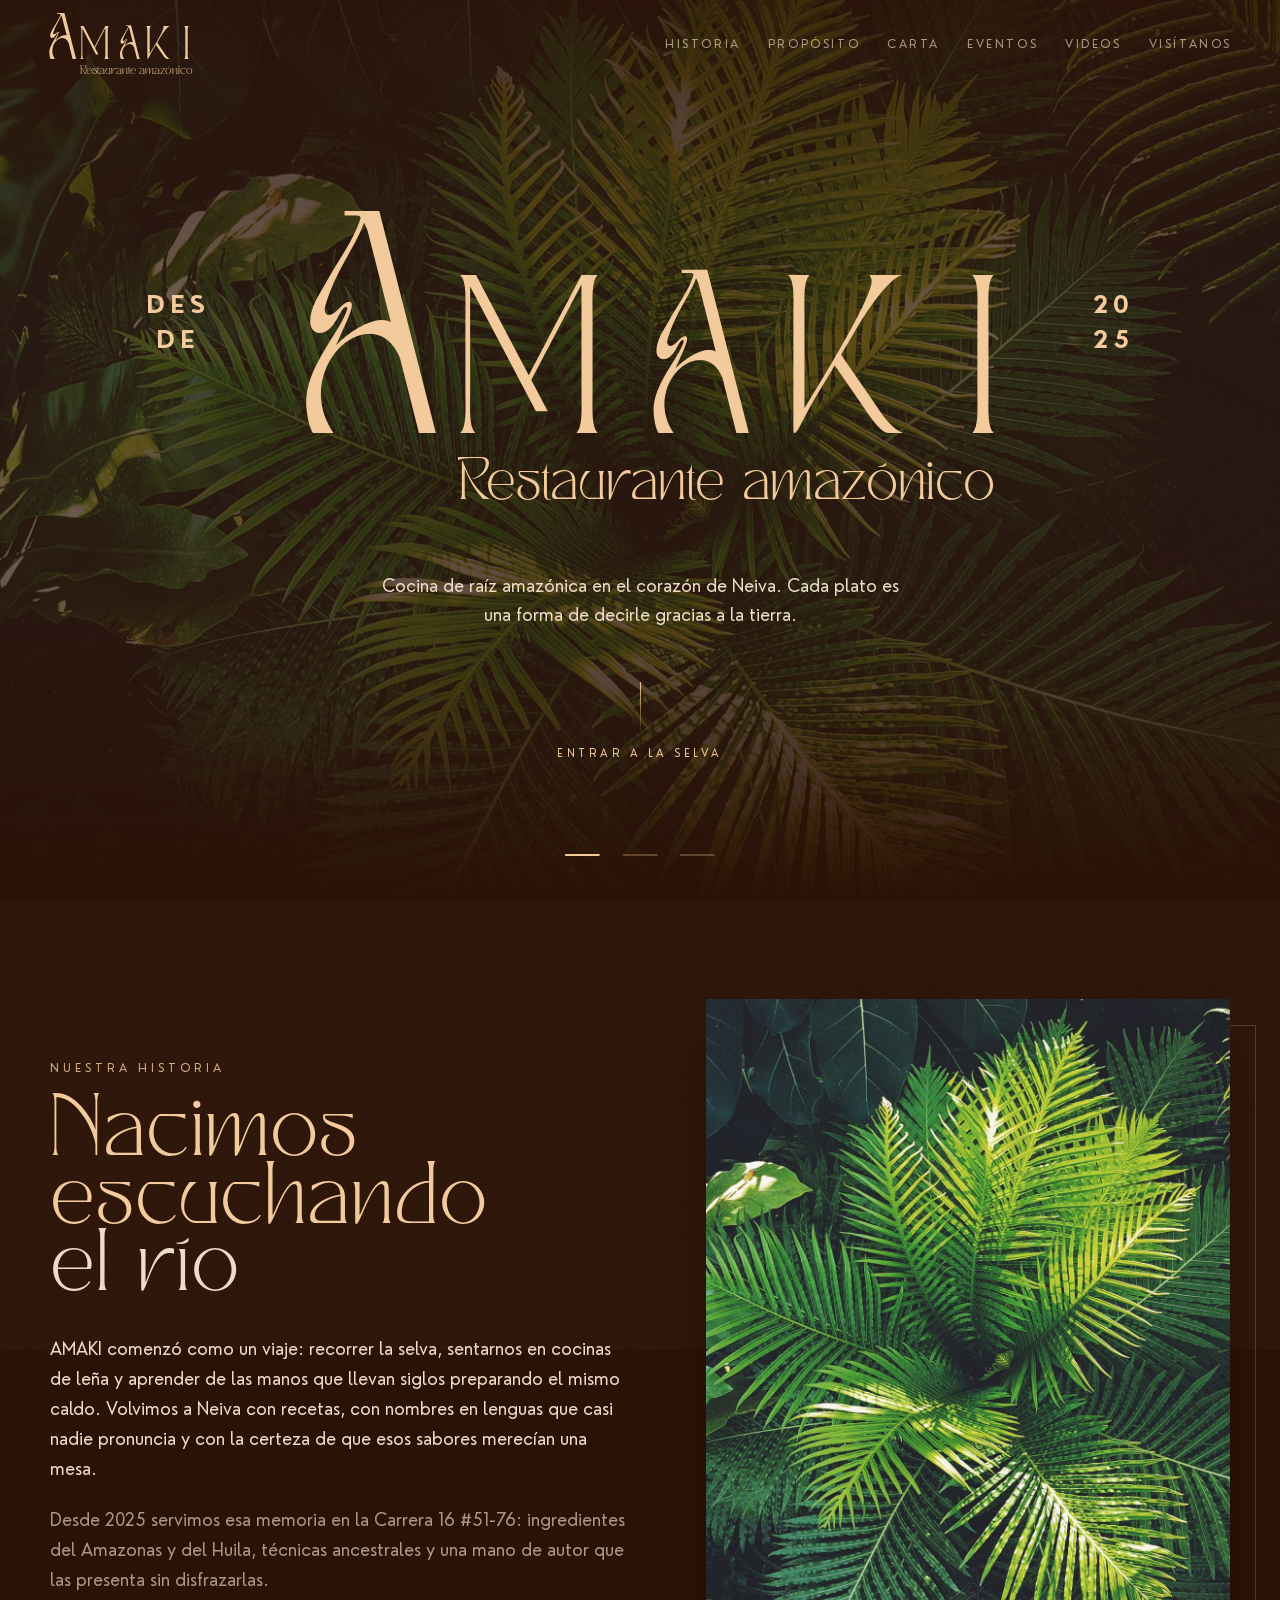
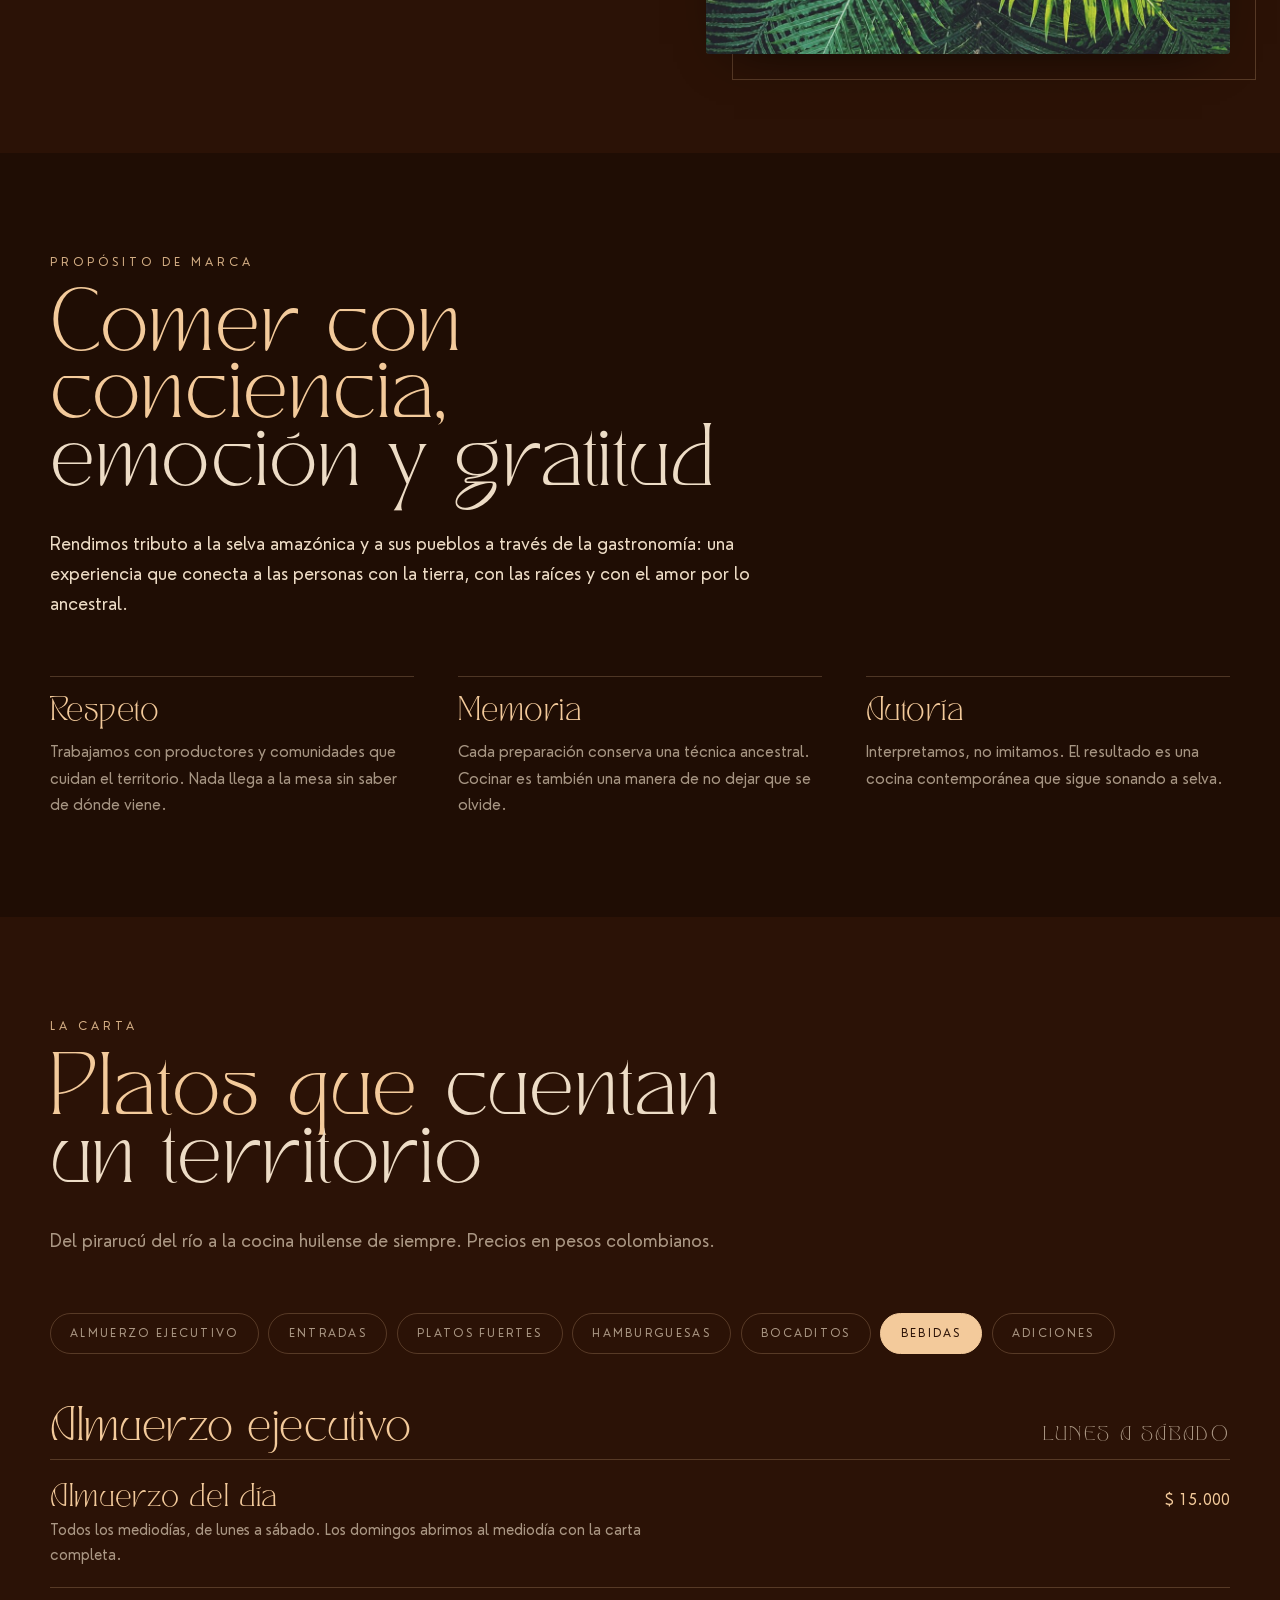
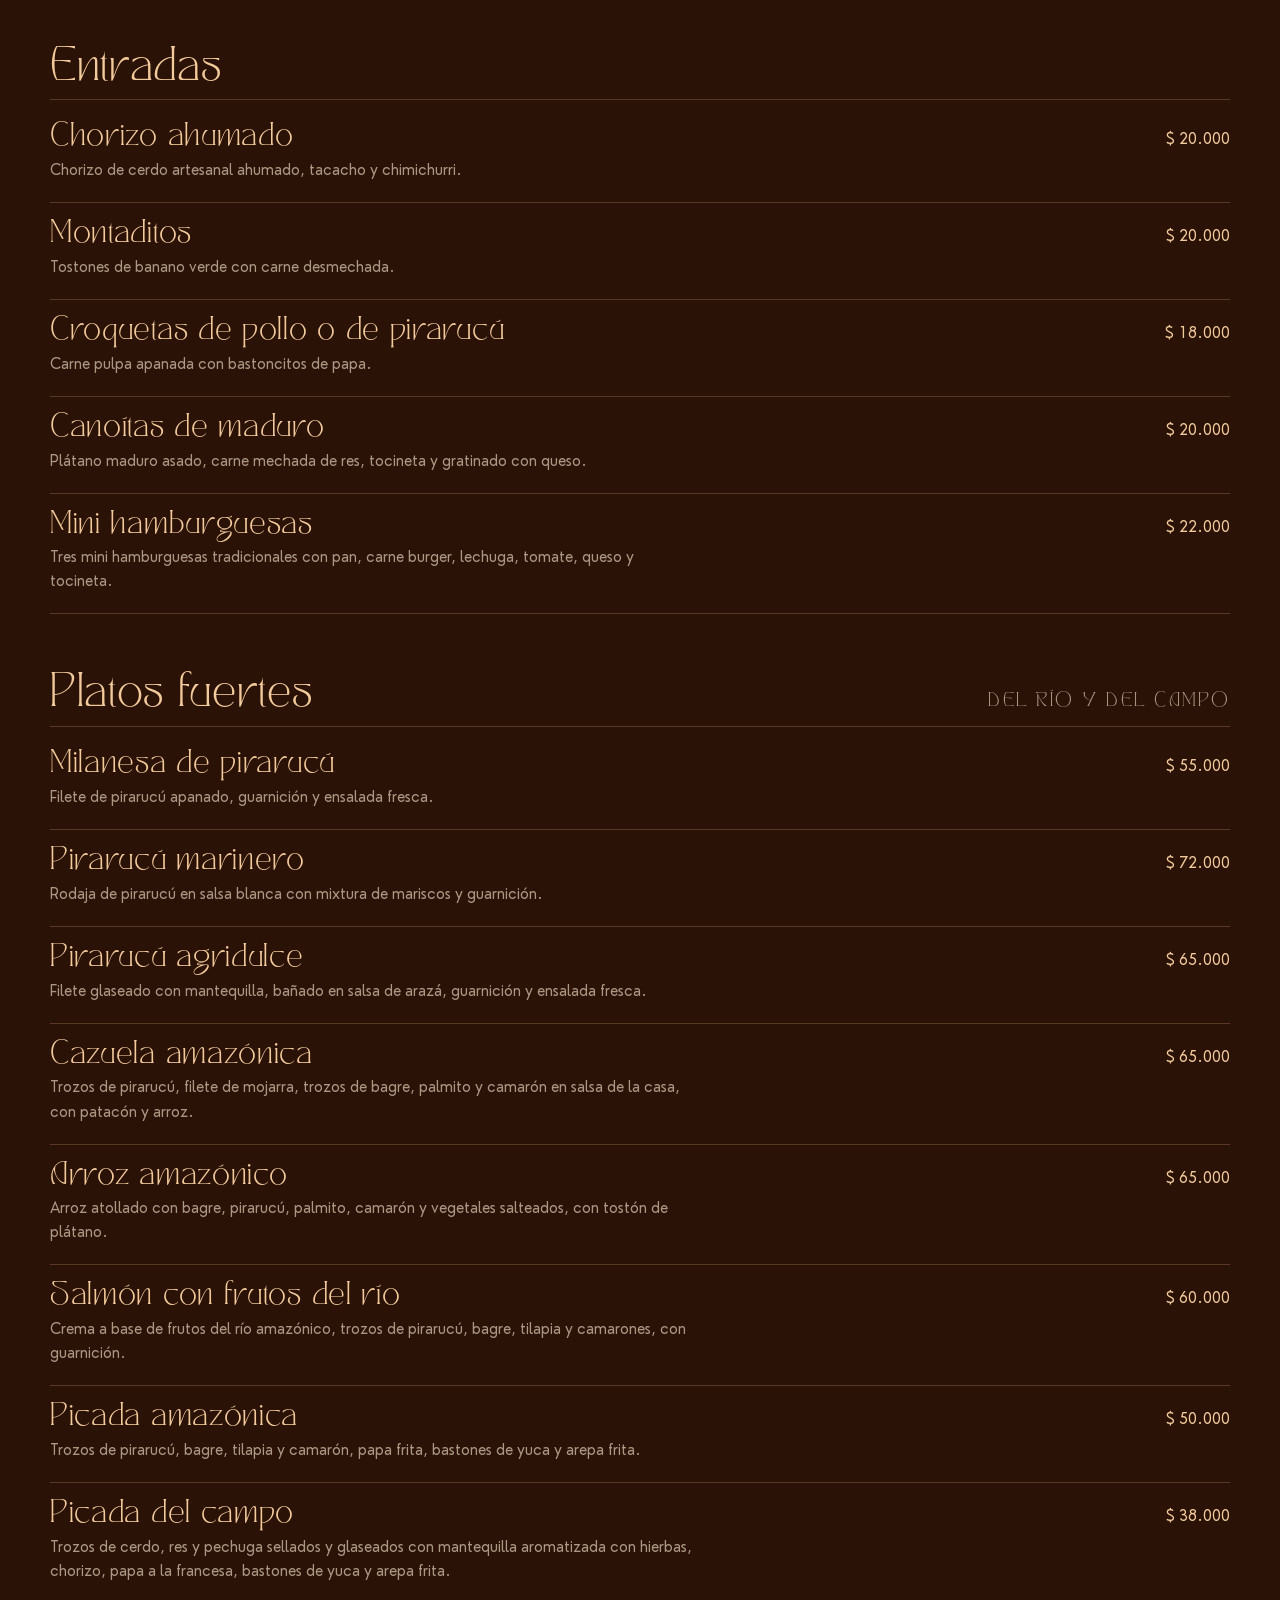
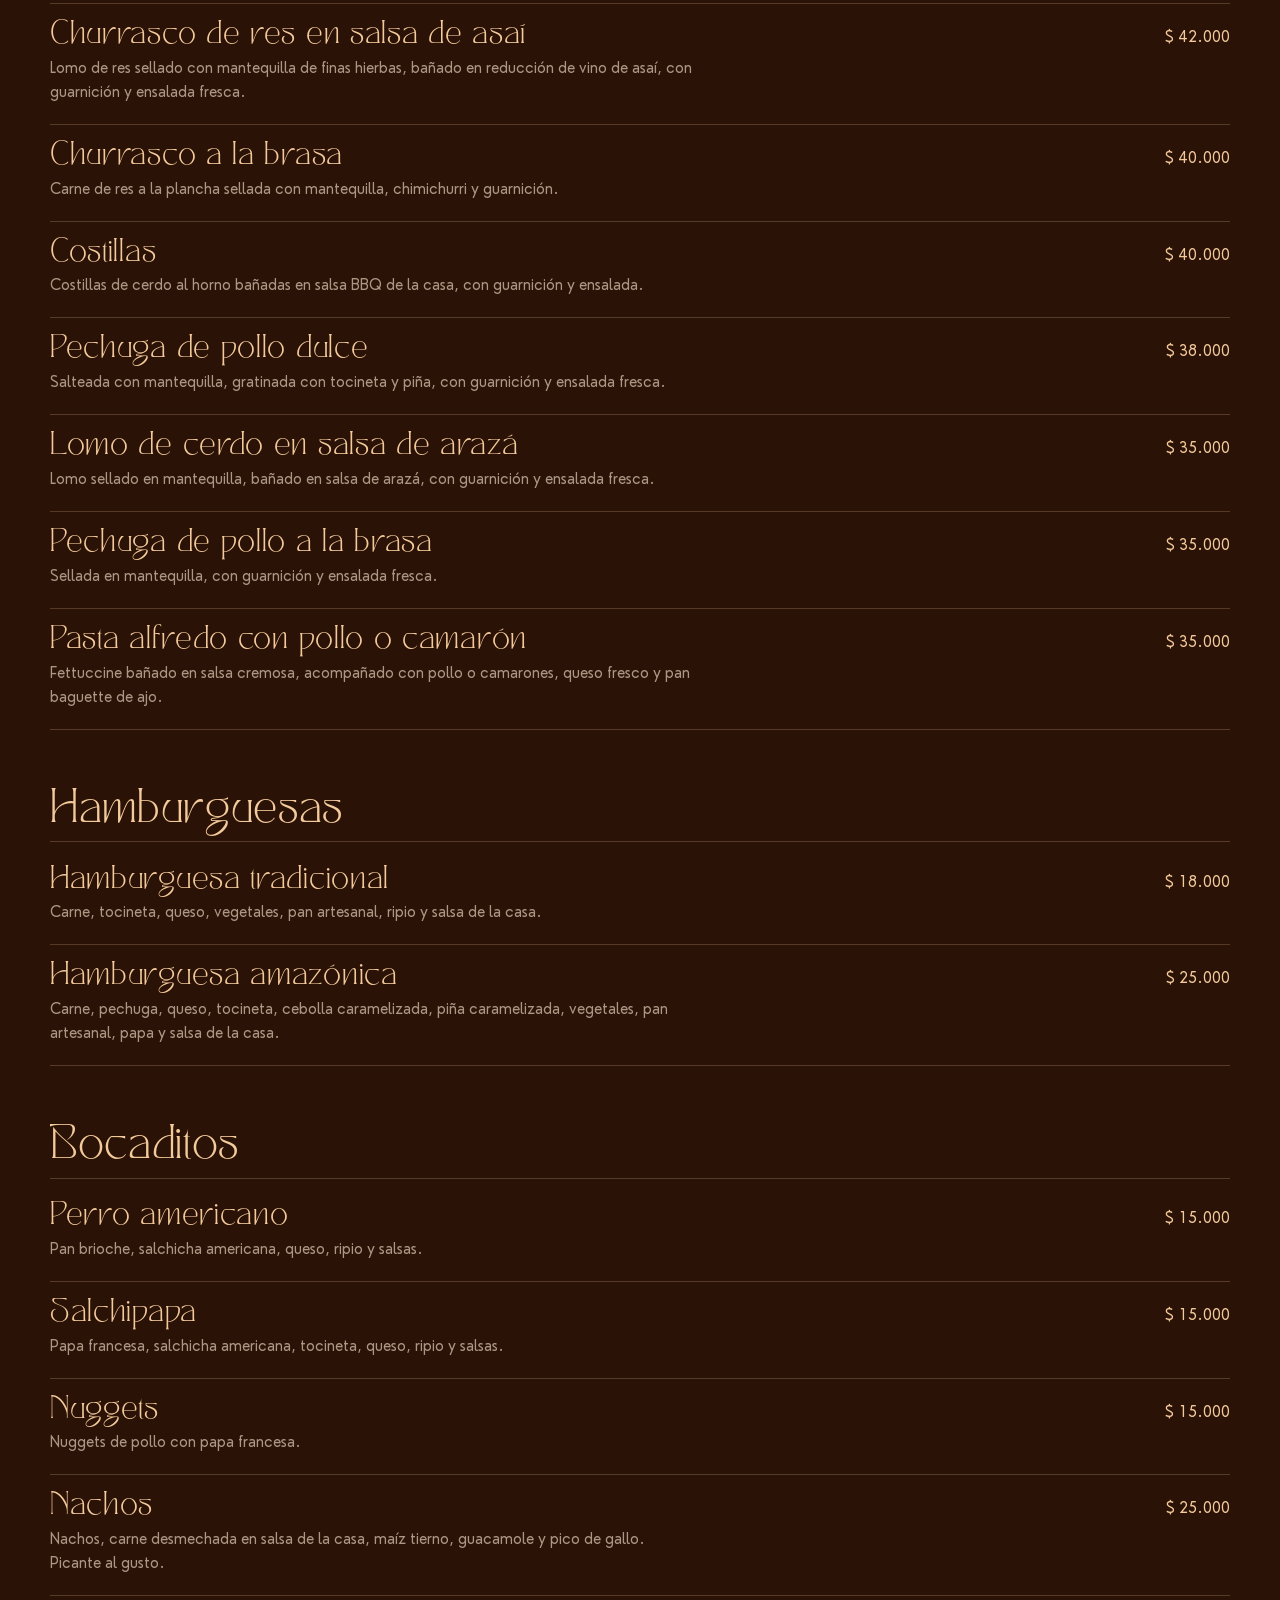
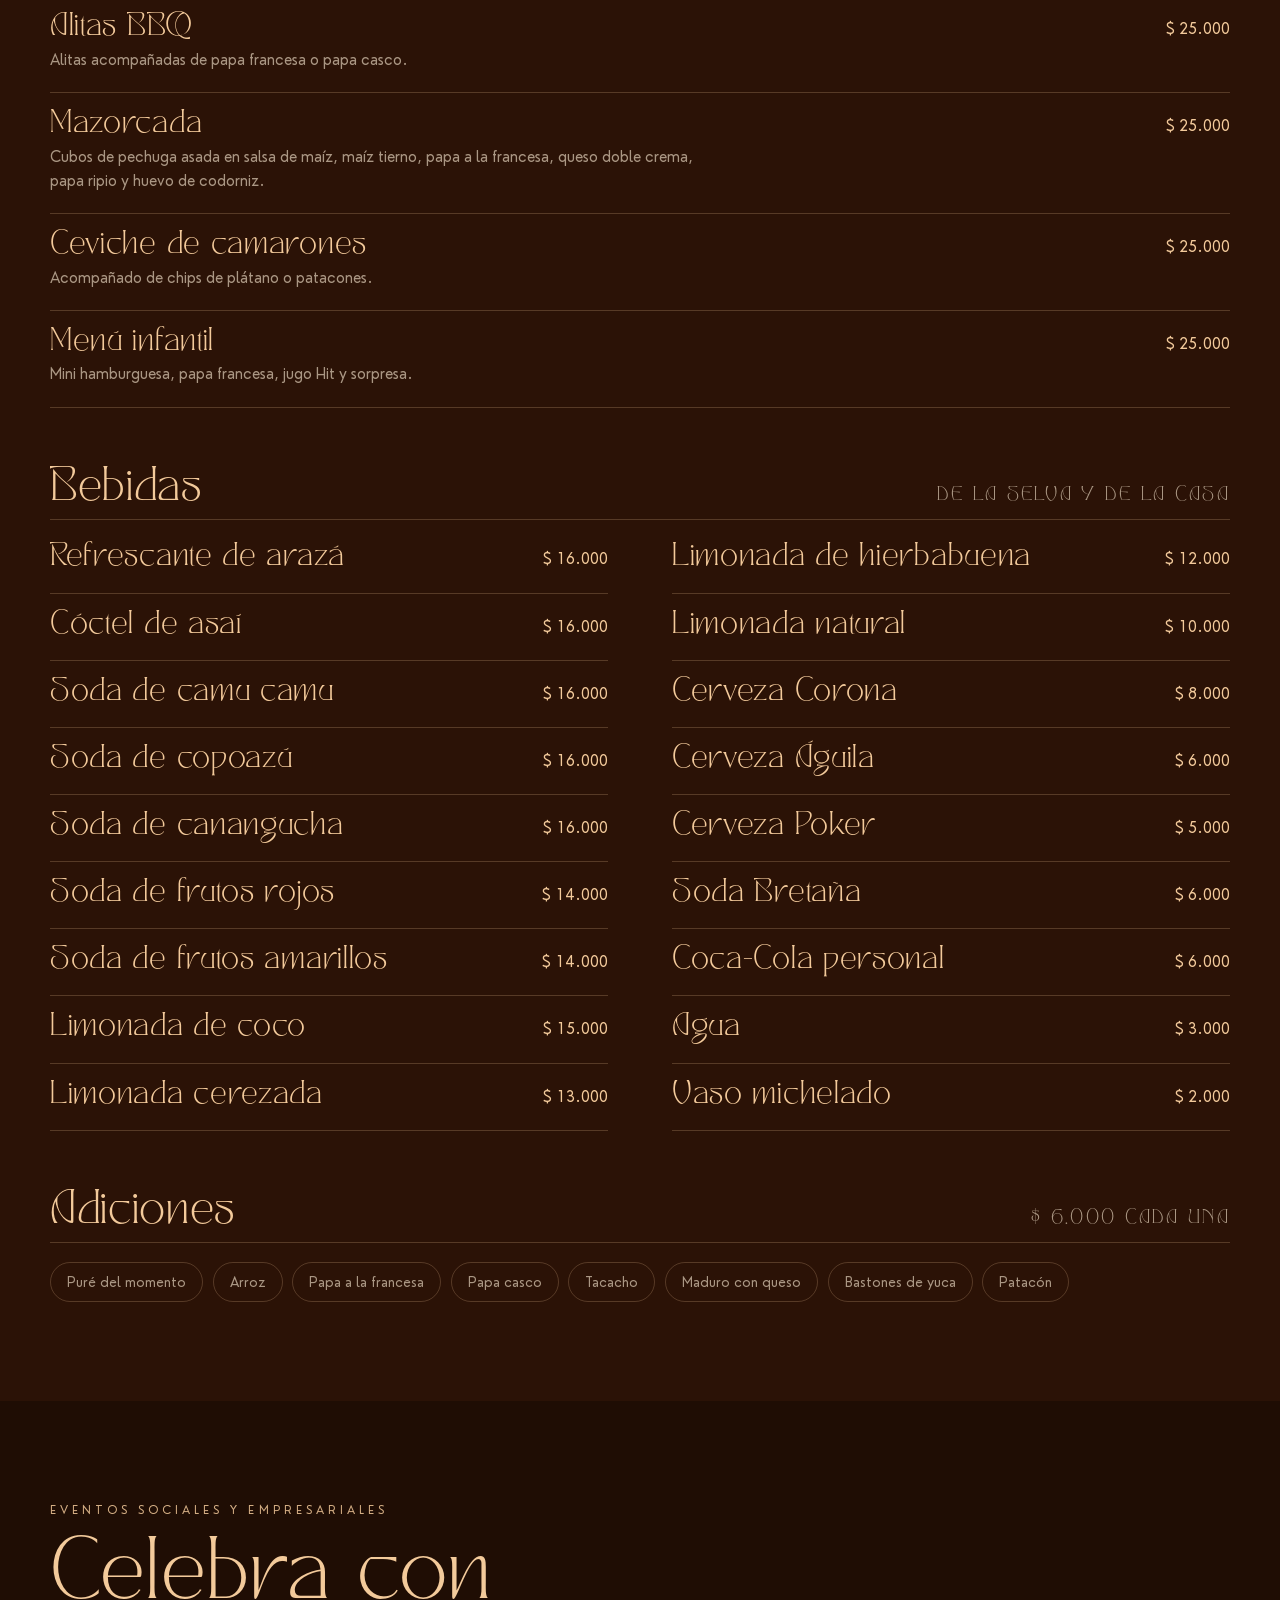
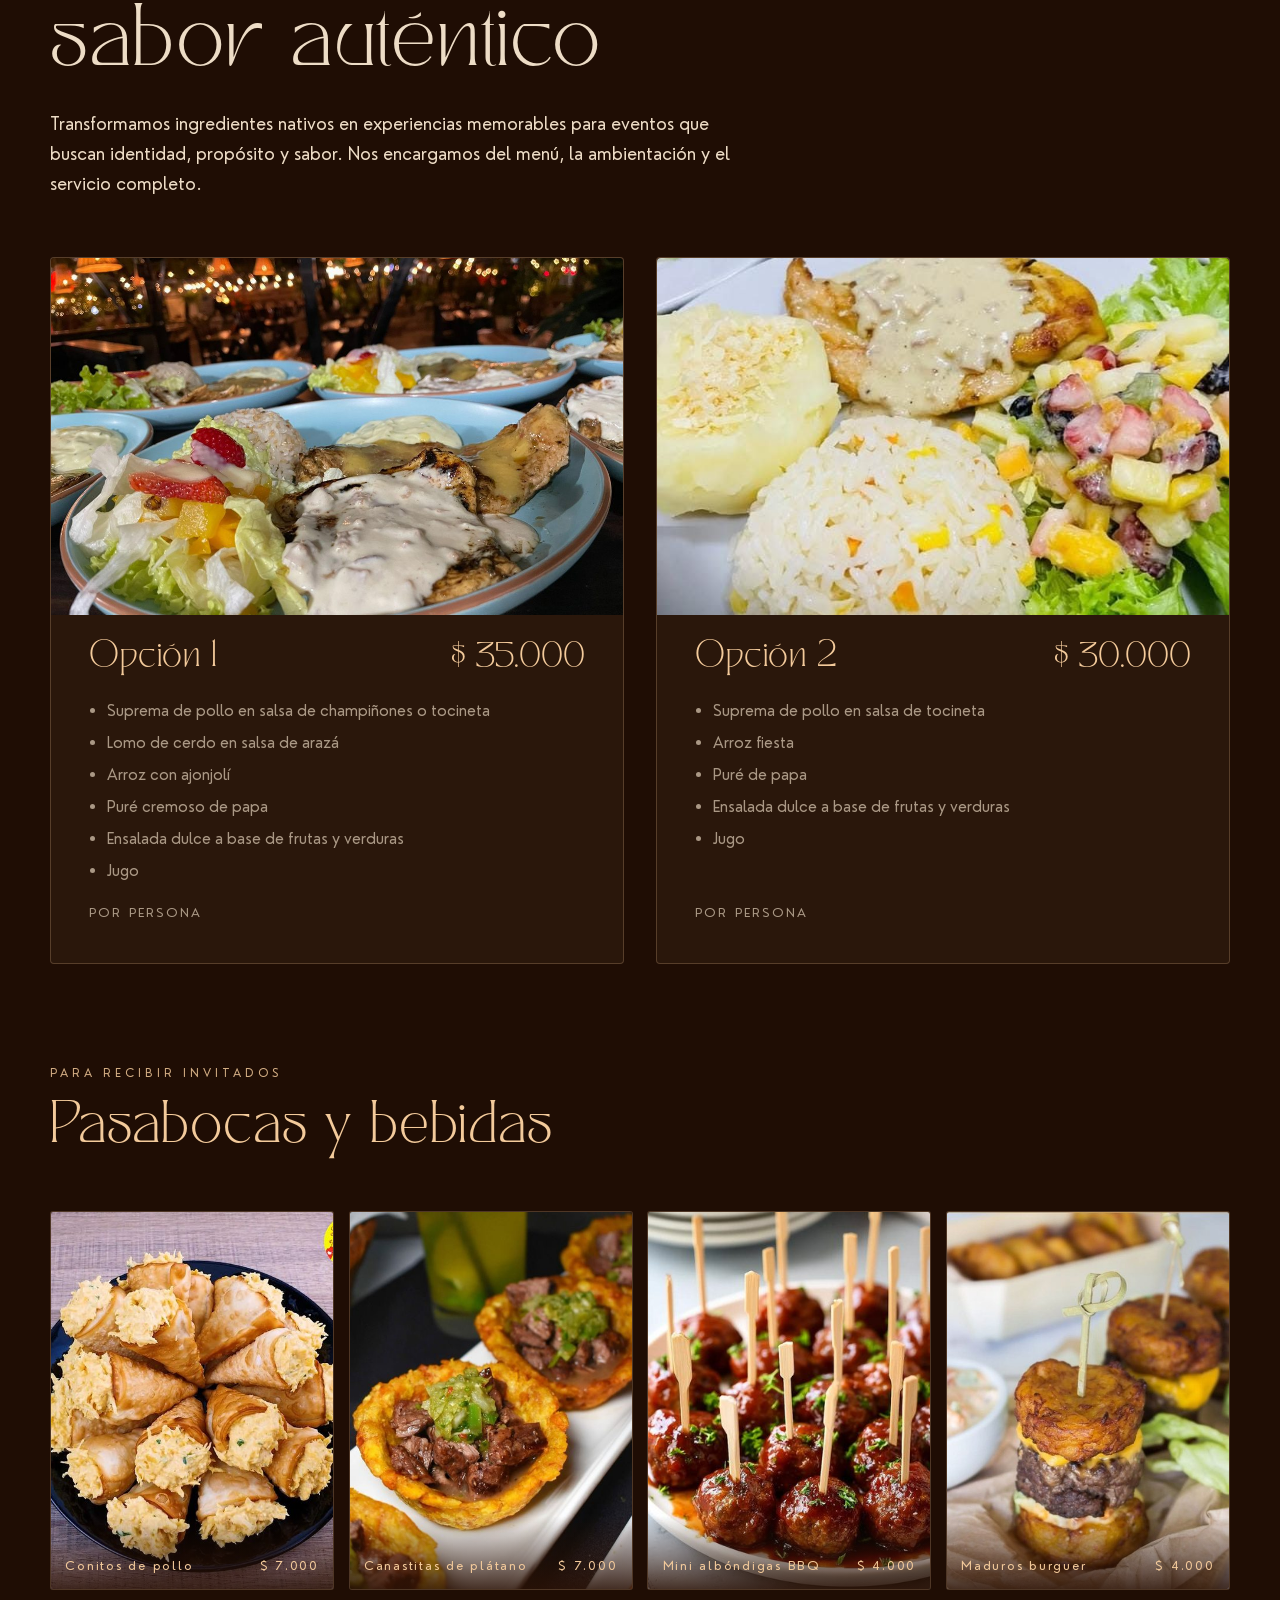
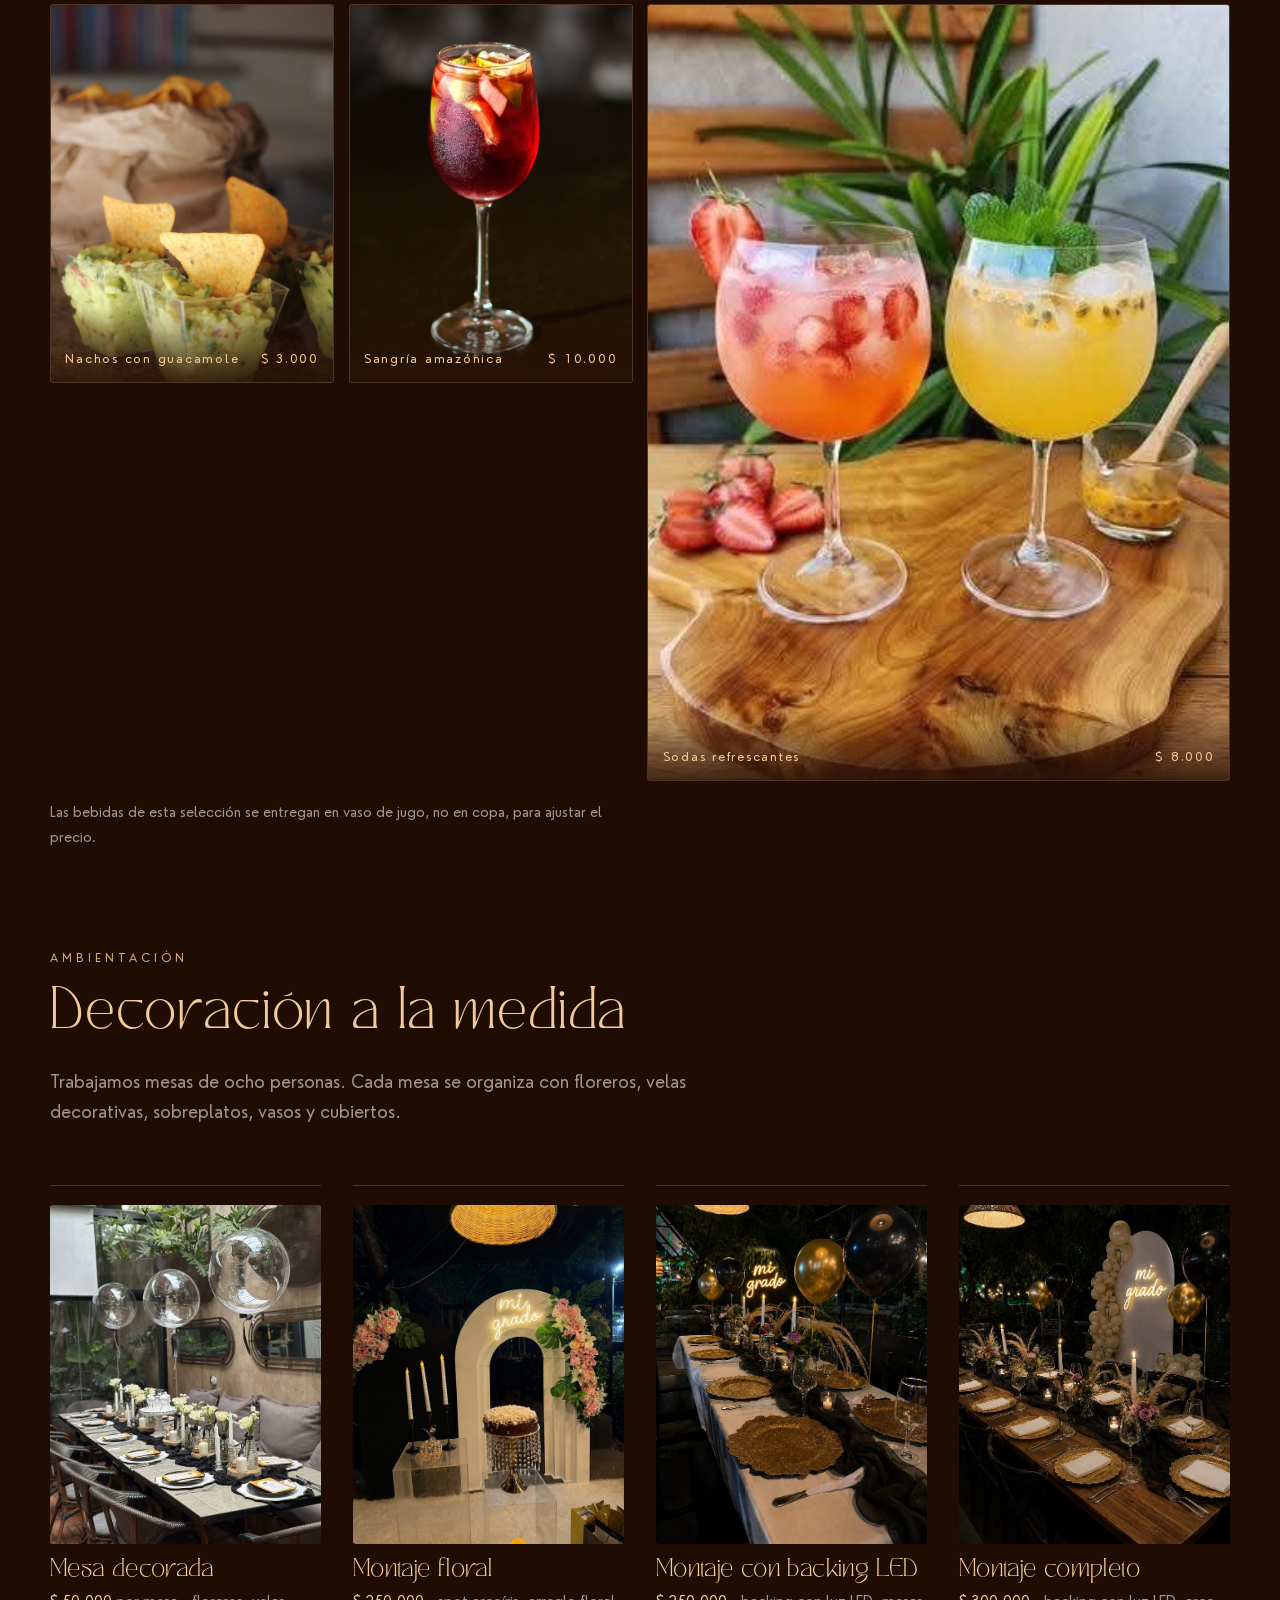
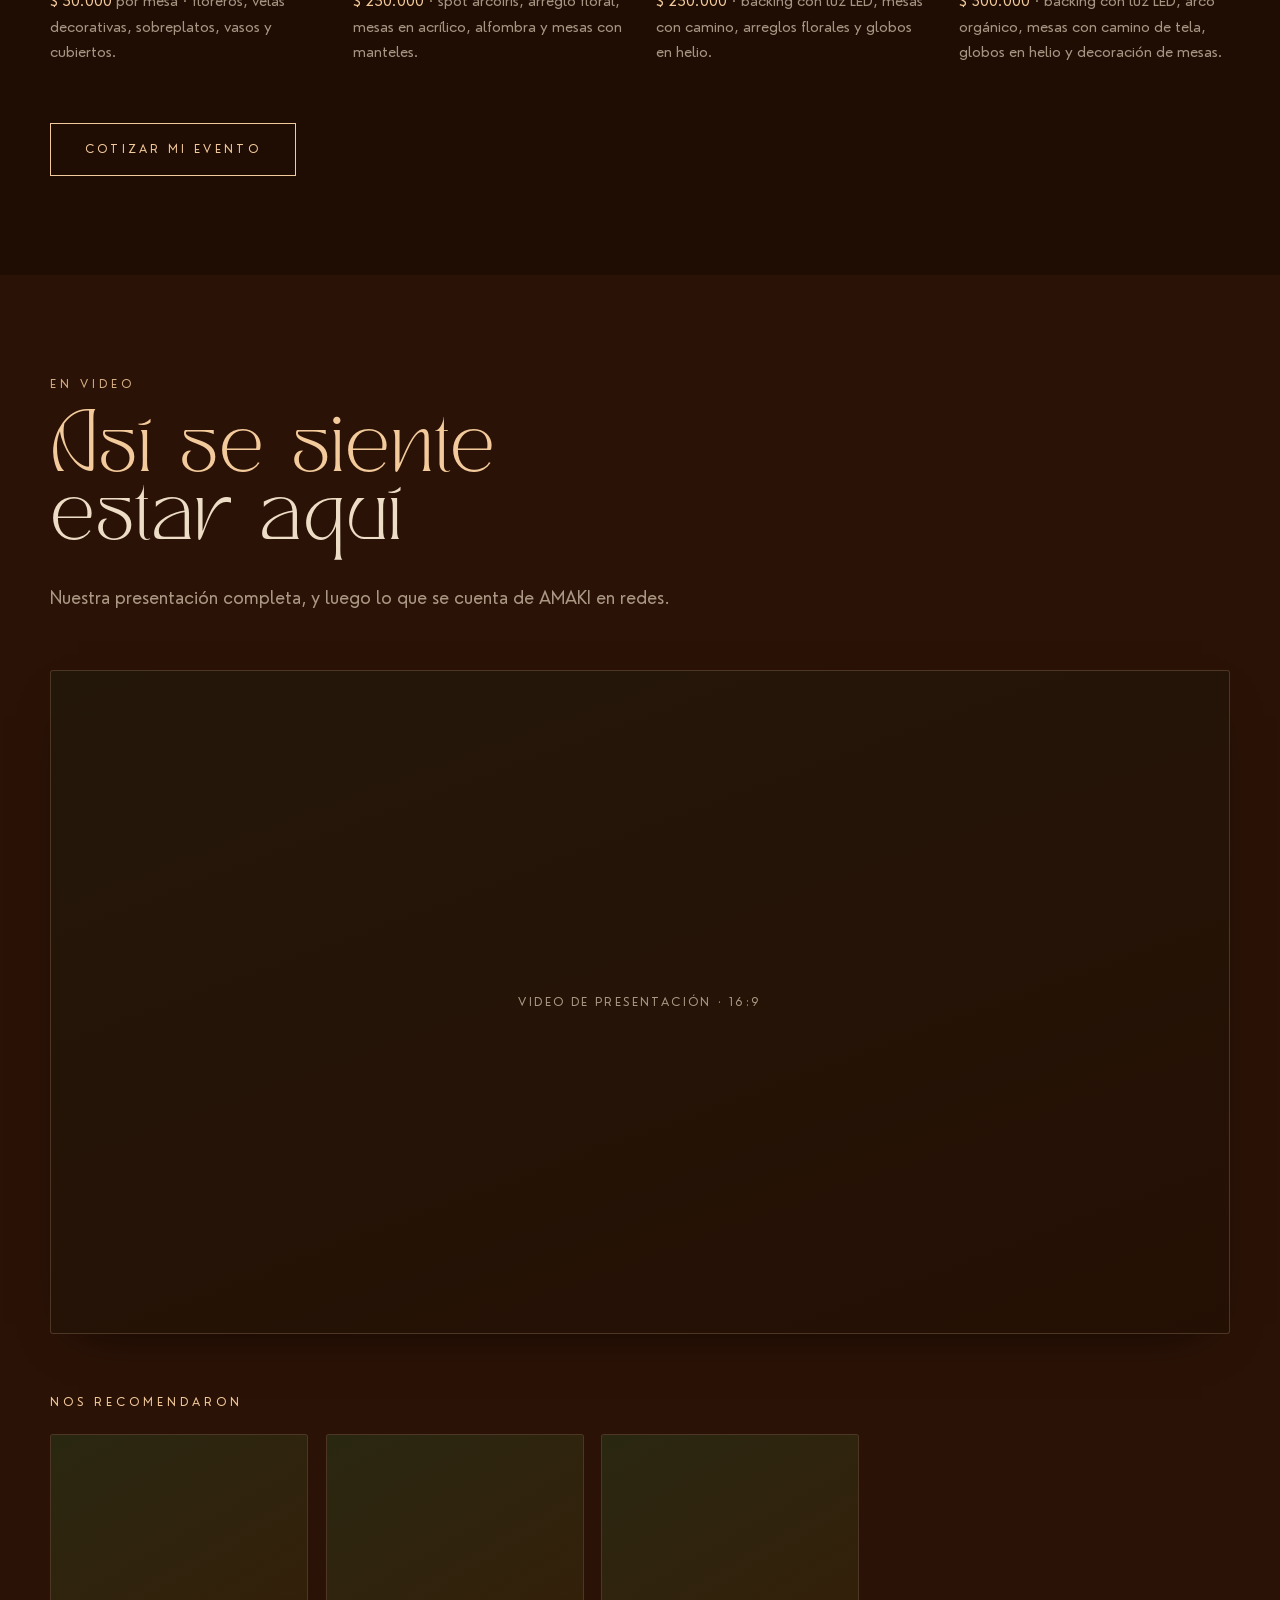
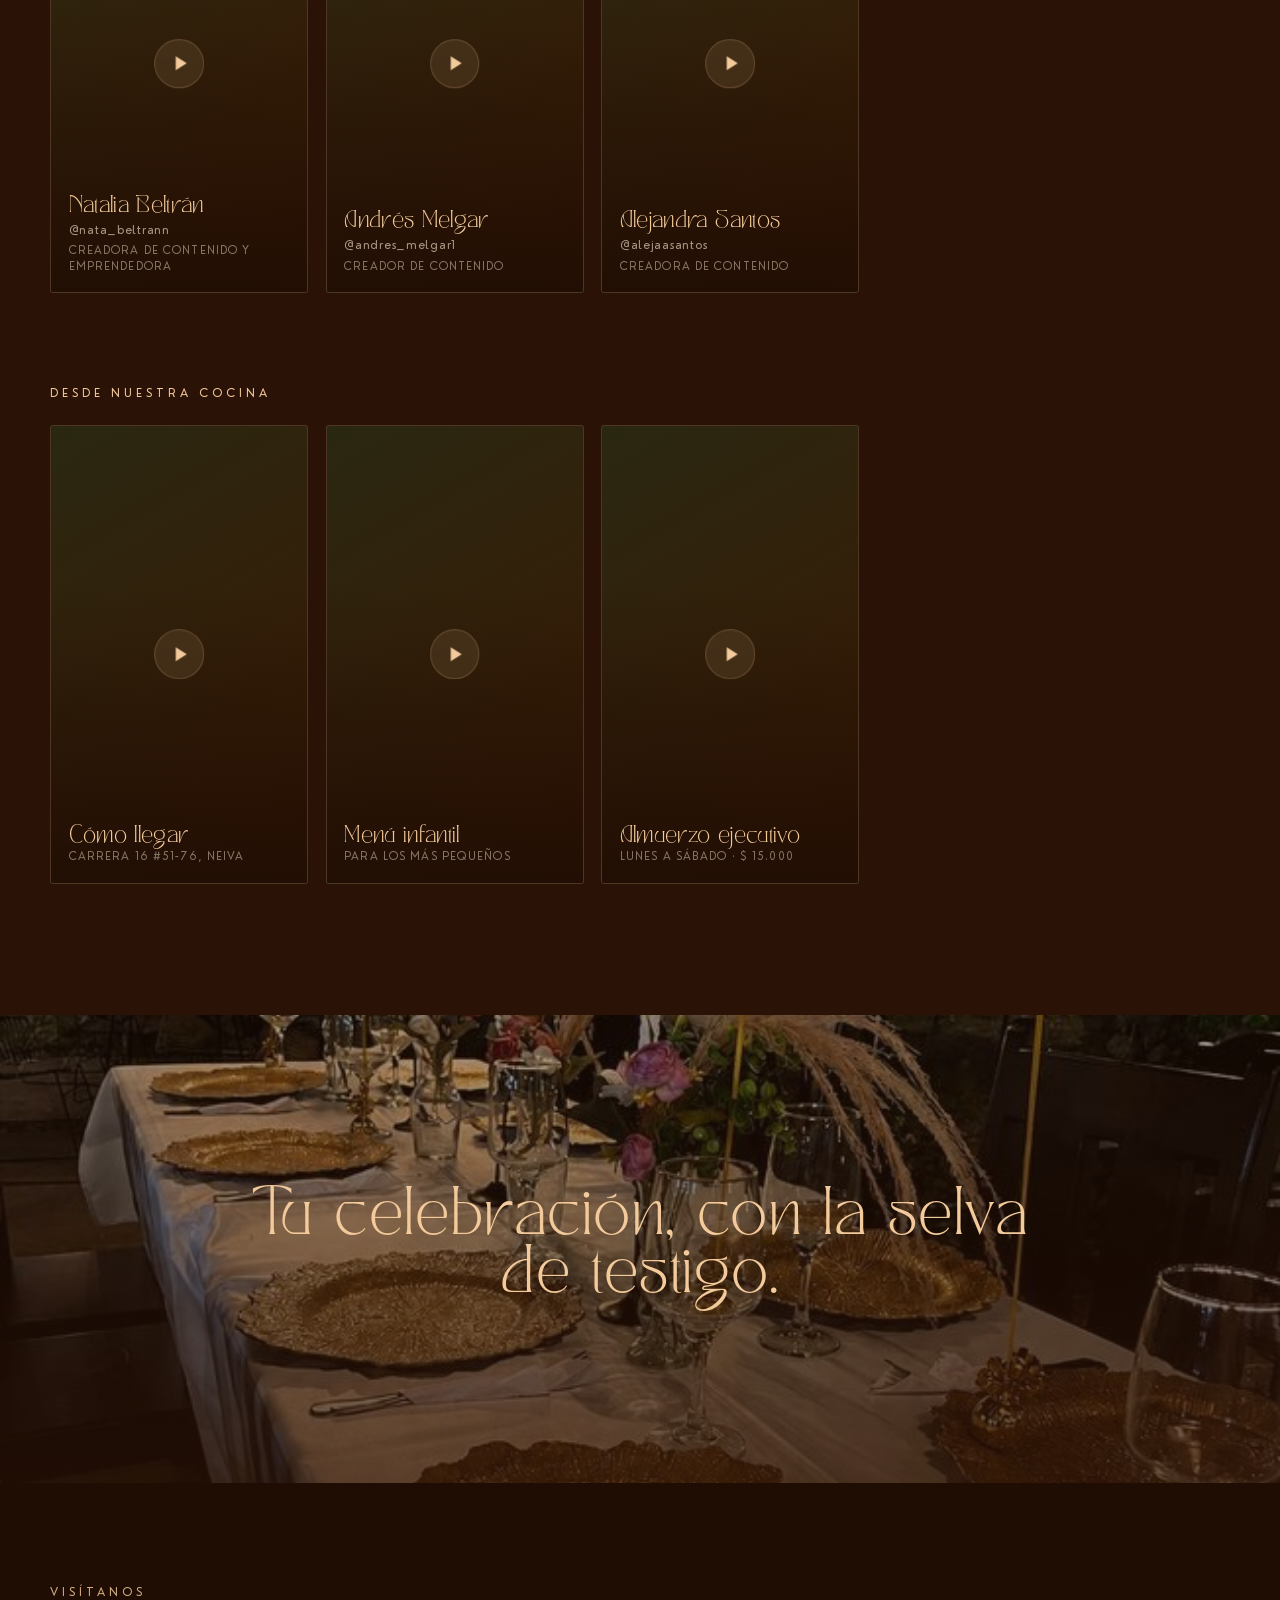
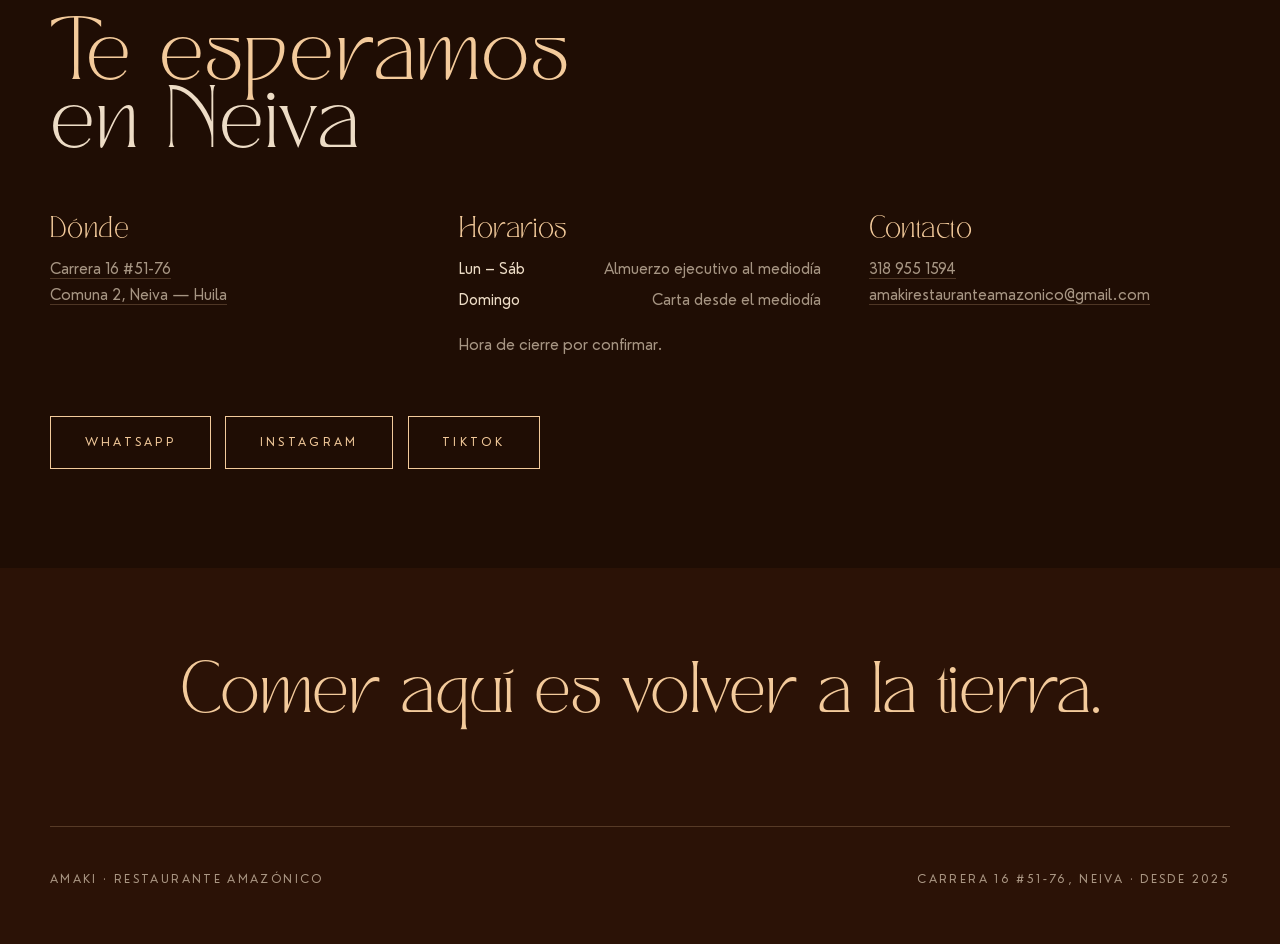
==== index.html @ f737a699 "Agrega los seis reels de Instagram bajo demanda, el almuerzo ejecutivo y corrige los horarios" ====
<!doctype html>
<html lang="es">
<head>
<meta charset="utf-8" />
<meta name="viewport" content="width=device-width, initial-scale=1" />
<title>AMAKI — Restaurante Amazónico · Neiva, Huila</title>
<meta name="description" content="AMAKI, restaurante amazónico en Neiva, Huila. Cocina de raíz amazónica, carta completa y propuestas para eventos sociales y empresariales. Carrera 16 #51-76." />
<link rel="canonical" href="https://iamsanviv.github.io/amaki-restaurante/" />
<meta name="theme-color" content="#2B1206" />

<meta property="og:type" content="restaurant" />
<meta property="og:site_name" content="AMAKI Restaurante Amazónico" />
<meta property="og:title" content="AMAKI — Restaurante Amazónico" />
<meta property="og:description" content="Cocina de raíz amazónica en el corazón de Neiva. Cada plato es una forma de decirle gracias a la tierra." />
<meta property="og:image" content="assets/img/selva.jpg" />
<meta property="og:locale" content="es_CO" />
<meta name="twitter:card" content="summary_large_image" />

<link rel="icon" href="assets/img/logo-amaki.png" />
<link rel="apple-touch-icon" href="assets/img/logo-amaki.png" />

<link rel="preload" as="image" href="assets/img/portada-1.jpg" fetchpriority="high" />
<link rel="preload" as="font" type="font/woff2" href="assets/fonts/TAN-Grandeur.woff2" crossorigin />
<link rel="preload" as="font" type="font/woff2" href="assets/fonts/TAN-Mignon.woff2" crossorigin />
<link rel="preload" as="font" type="font/woff2" href="assets/fonts/Nourd-regular.woff2" crossorigin />

<link rel="stylesheet" href="assets/css/1-fuentes.css" />
<link rel="stylesheet" href="assets/css/2-tokens.css" />
<link rel="stylesheet" href="assets/css/3-base.css" />
<link rel="stylesheet" href="assets/css/4-layout.css" />
<link rel="stylesheet" href="assets/css/5-logotipo.css" />
<link rel="stylesheet" href="assets/css/6-portada.css" />
<link rel="stylesheet" href="assets/css/7-media.css" />
<link rel="stylesheet" href="assets/css/8-carta.css" />
<link rel="stylesheet" href="assets/css/9-eventos.css" />
<link rel="stylesheet" href="assets/css/10-contacto.css" />
<link rel="stylesheet" href="assets/css/11-animacion.css" />

<script type="application/ld+json">
{
  "@context": "https://schema.org",
  "@type": "Restaurant",
  "name": "AMAKI Restaurante Amazónico",
  "servesCuisine": ["Amazónica", "Colombiana", "Huilense"],
  "priceRange": "$$",
  "openingHoursSpecification": [
    { "@type": "OpeningHoursSpecification",
      "dayOfWeek": ["Monday","Tuesday","Wednesday","Thursday","Friday","Saturday"],
      "opens": "12:00", "name": "Almuerzo ejecutivo" },
    { "@type": "OpeningHoursSpecification",
      "dayOfWeek": "Sunday", "opens": "12:00", "name": "Carta" }
  ],
  "telephone": "+57 318 955 1594",
  "email": "amakirestauranteamazonico@gmail.com",
  "address": {
    "@type": "PostalAddress",
    "streetAddress": "Carrera 16 #51-76, Comuna 2",
    "addressLocality": "Neiva",
    "addressRegion": "Huila",
    "addressCountry": "CO"
  },
  "sameAs": [
    "https://www.instagram.com/amaki.restaurante",
    "https://www.tiktok.com/@amaki.restaurante.neiva"
  ]
}
</script>
</head>
<body>

<header class="nav" id="nav">
  <a class="nav__marca" href="#inicio">
    <span class="vo">AMAKI · Restaurante amazónico · Desde 2025 — Inicio</span>
    <span class="marca marca--nav" aria-hidden="true">
      <span class="marca__fila">
        <span class="marca__nota">DES<br />DE</span>
        <span class="marca__nombre">
          <span class="g g--alta">A</span><span class="m l-m">M</span><span class="g g--baja l-a">A</span><span class="m l-k">K</span><span class="m l-i">I</span>
        </span>
        <span class="marca__nota">20<br />25</span>
      </span>
      <span class="marca__sub">Restaurante amazónico</span>
    </span>
  </a>

  <div class="nav__der">
    <nav id="menu" aria-label="Principal">
      <ul class="nav__menu">
        <li><a href="#historia">Historia</a></li>
        <li><a href="#proposito">Propósito</a></li>
        <li><a href="#carta">Carta</a></li>
        <li><a href="#eventos">Eventos</a></li>
        <li><a href="#videos">Videos</a></li>
        <li><a href="#visita">Visítanos</a></li>
      </ul>
    </nav>

    <button class="hamburguesa" id="btn-menu" type="button"
            aria-controls="menu" aria-expanded="false" aria-label="Abrir el menú">
      <span></span><span></span><span></span>
    </button>
  </div>
</header>

<main>
  <!-- ══ PORTADA ══ -->
  <section class="portada" id="inicio">
    <!-- Carrusel de fondo: se funde una imagen con otra y cada una
         avanza con un acercamiento lento. Es decorativo. -->
    <div class="carrusel" id="carrusel" aria-hidden="true">
      <div class="carrusel__vista">
        <figure class="diapo" data-visible="si">
          <img src="assets/img/portada-1.jpg" alt="" fetchpriority="high" width="2200" height="1650" />
        </figure>
        <figure class="diapo">
          <img src="assets/img/portada-2.jpg" alt="" loading="lazy" width="1120" height="840" />
        </figure>
        <figure class="diapo">
          <img src="assets/img/portada-3.jpg" alt="" loading="lazy" width="753" height="753" />
        </figure>
      </div>
      <div class="carrusel__velo"></div>
    </div>

    <div class="portada__contenido env">
    <!-- Logo compuesto con TAN Grandeur, no como imagen -->
    <h1 class="marca">
      <span class="vo">AMAKI · Restaurante amazónico · Desde 2025</span>
      <span class="marca__fila" aria-hidden="true">
        <span class="marca__nota">DES<br />DE</span>
        <span class="marca__nombre">
          <span class="g g--alta" style="animation-delay:.20s">A</span><span class="m l-m" style="animation-delay:.32s">M</span><span class="g g--baja l-a" style="animation-delay:.44s">A</span><span class="m l-k" style="animation-delay:.56s">K</span><span class="m l-i" style="animation-delay:.68s">I</span>
        </span>
        <span class="marca__nota">20<br />25</span>
      </span>
      <span class="marca__sub" aria-hidden="true">Restaurante amazónico</span>
    </h1>

    <div class="portada__pie">
      <p>Cocina de raíz amazónica en el corazón de Neiva. Cada plato es una forma de decirle gracias a la tierra.</p>
      <a class="baja" href="#historia"><i></i>Entrar a la selva</a>
    </div>
    </div>

    <div class="carrusel__mando" role="tablist" aria-label="Imágenes de la portada">
      <button class="punto" type="button" role="tab" aria-selected="true"  aria-label="Imagen 1"><i></i></button>
      <button class="punto" type="button" role="tab" aria-selected="false" aria-label="Imagen 2"><i></i></button>
      <button class="punto" type="button" role="tab" aria-selected="false" aria-label="Imagen 3"><i></i></button>
    </div>
  </section>

  <!-- ══ HISTORIA ══ -->
  <section class="seccion env" id="historia">
    <div class="dos">
      <div class="rev">
        <p class="eyebrow">Nuestra historia</p>
        <h2 class="titulo">Nacimos escuchando <em>el río</em></h2>
        <p>AMAKI comenzó como un viaje: recorrer la selva, sentarnos en cocinas de leña y aprender de las manos que llevan siglos preparando el mismo caldo. Volvimos a Neiva con recetas, con nombres en lenguas que casi nadie pronuncia y con la certeza de que esos sabores merecían una mesa.</p>
        <p class="tenue">Desde 2025 servimos esa memoria en la Carrera 16 #51-76: ingredientes del Amazonas y del Huila, técnicas ancestrales y una mano de autor que las presenta sin disfrazarlas.</p>
      </div>
      <div class="marco rev">
        <figure class="retrato">
          <img src="assets/img/selva.jpg" alt="Follaje de la selva amazónica" loading="lazy" />
        </figure>
      </div>
    </div>
  </section>

  <!-- ══ PROPÓSITO ══ -->
  <section class="seccion seccion--tinte" id="proposito">
    <div class="env">
      <div class="cabecera rev">
        <p class="eyebrow">Propósito de marca</p>
        <h2 class="titulo">Comer con conciencia, <em>emoción y gratitud</em></h2>
        <p>Rendimos tributo a la selva amazónica y a sus pueblos a través de la gastronomía: una experiencia que conecta a las personas con la tierra, con las raíces y con el amor por lo ancestral.</p>
      </div>
      <div class="pilares">
        <article class="pilar rev">
          <h3>Respeto</h3>
          <p>Trabajamos con productores y comunidades que cuidan el territorio. Nada llega a la mesa sin saber de dónde viene.</p>
        </article>
        <article class="pilar rev">
          <h3>Memoria</h3>
          <p>Cada preparación conserva una técnica ancestral. Cocinar es también una manera de no dejar que se olvide.</p>
        </article>
        <article class="pilar rev">
          <h3>Autoría</h3>
          <p>Interpretamos, no imitamos. El resultado es una cocina contemporánea que sigue sonando a selva.</p>
        </article>
      </div>
    </div>
  </section>

  <!-- ══ CARTA ══ -->
  <section class="seccion env" id="carta">
    <div class="cabecera rev">
      <p class="eyebrow">La carta</p>
      <h2 class="titulo">Platos que <em>cuentan un territorio</em></h2>
      <p class="tenue">Del pirarucú del río a la cocina huilense de siempre. Precios en pesos colombianos.</p>
    </div>

    <div class="carta__nav rev" role="tablist" aria-label="Secciones de la carta">
      <button class="chip" role="tab" aria-selected="true" data-ir="g-ejecutivo">Almuerzo ejecutivo</button>
      <button class="chip" role="tab" aria-selected="false" data-ir="g-entradas">Entradas</button>
      <button class="chip" role="tab" aria-selected="false" data-ir="g-fuertes">Platos fuertes</button>
      <button class="chip" role="tab" aria-selected="false" data-ir="g-hamburguesas">Hamburguesas</button>
      <button class="chip" role="tab" aria-selected="false" data-ir="g-bocaditos">Bocaditos</button>
      <button class="chip" role="tab" aria-selected="false" data-ir="g-bebidas">Bebidas</button>
      <button class="chip" role="tab" aria-selected="false" data-ir="g-adiciones">Adiciones</button>
    </div>

    <div class="grupo rev" id="g-ejecutivo">
      <h3 class="grupo__titulo">Almuerzo ejecutivo <span class="grupo__nota">Lunes a sábado</span></h3>
      <article class="plato">
        <h4 class="plato__nombre">Almuerzo del día</h4><span class="plato__precio">$ 15.000</span>
        <p class="plato__desc">Todos los mediodías, de lunes a sábado. Los domingos abrimos al mediodía con la carta completa.</p>
      </article>
    </div>

    <div class="grupo rev" id="g-entradas">
      <h3 class="grupo__titulo">Entradas</h3>
      <article class="plato">
        <h4 class="plato__nombre">Chorizo ahumado</h4><span class="plato__precio">$ 20.000</span>
        <p class="plato__desc">Chorizo de cerdo artesanal ahumado, tacacho y chimichurri.</p>
      </article>
      <article class="plato">
        <h4 class="plato__nombre">Montaditos</h4><span class="plato__precio">$ 20.000</span>
        <p class="plato__desc">Tostones de banano verde con carne desmechada.</p>
      </article>
      <article class="plato">
        <h4 class="plato__nombre">Croquetas de pollo o de pirarucú</h4><span class="plato__precio">$ 18.000</span>
        <p class="plato__desc">Carne pulpa apanada con bastoncitos de papa.</p>
      </article>
      <article class="plato">
        <h4 class="plato__nombre">Canoítas de maduro</h4><span class="plato__precio">$ 20.000</span>
        <p class="plato__desc">Plátano maduro asado, carne mechada de res, tocineta y gratinado con queso.</p>
      </article>
      <article class="plato">
        <h4 class="plato__nombre">Mini hamburguesas</h4><span class="plato__precio">$ 22.000</span>
        <p class="plato__desc">Tres mini hamburguesas tradicionales con pan, carne burger, lechuga, tomate, queso y tocineta.</p>
      </article>
    </div>

    <div class="grupo rev" id="g-fuertes">
      <h3 class="grupo__titulo">Platos fuertes <span class="grupo__nota">Del río y del campo</span></h3>
      <article class="plato">
        <h4 class="plato__nombre">Milanesa de pirarucú</h4><span class="plato__precio">$ 55.000</span>
        <p class="plato__desc">Filete de pirarucú apanado, guarnición y ensalada fresca.</p>
      </article>
      <article class="plato">
        <h4 class="plato__nombre">Pirarucú marinero</h4><span class="plato__precio">$ 72.000</span>
        <p class="plato__desc">Rodaja de pirarucú en salsa blanca con mixtura de mariscos y guarnición.</p>
      </article>
      <article class="plato">
        <h4 class="plato__nombre">Pirarucú agridulce</h4><span class="plato__precio">$ 65.000</span>
        <p class="plato__desc">Filete glaseado con mantequilla, bañado en salsa de arazá, guarnición y ensalada fresca.</p>
      </article>
      <article class="plato">
        <h4 class="plato__nombre">Cazuela amazónica</h4><span class="plato__precio">$ 65.000</span>
        <p class="plato__desc">Trozos de pirarucú, filete de mojarra, trozos de bagre, palmito y camarón en salsa de la casa, con patacón y arroz.</p>
      </article>
      <article class="plato">
        <h4 class="plato__nombre">Arroz amazónico</h4><span class="plato__precio">$ 65.000</span>
        <p class="plato__desc">Arroz atollado con bagre, pirarucú, palmito, camarón y vegetales salteados, con tostón de plátano.</p>
      </article>
      <article class="plato">
        <h4 class="plato__nombre">Salmón con frutos del río</h4><span class="plato__precio">$ 60.000</span>
        <p class="plato__desc">Crema a base de frutos del río amazónico, trozos de pirarucú, bagre, tilapia y camarones, con guarnición.</p>
      </article>
      <article class="plato">
        <h4 class="plato__nombre">Picada amazónica</h4><span class="plato__precio">$ 50.000</span>
        <p class="plato__desc">Trozos de pirarucú, bagre, tilapia y camarón, papa frita, bastones de yuca y arepa frita.</p>
      </article>
      <article class="plato">
        <h4 class="plato__nombre">Picada del campo</h4><span class="plato__precio">$ 38.000</span>
        <p class="plato__desc">Trozos de cerdo, res y pechuga sellados y glaseados con mantequilla aromatizada con hierbas, chorizo, papa a la francesa, bastones de yuca y arepa frita.</p>
      </article>
      <article class="plato">
        <h4 class="plato__nombre">Churrasco de res en salsa de asaí</h4><span class="plato__precio">$ 42.000</span>
        <p class="plato__desc">Lomo de res sellado con mantequilla de finas hierbas, bañado en reducción de vino de asaí, con guarnición y ensalada fresca.</p>
      </article>
      <article class="plato">
        <h4 class="plato__nombre">Churrasco a la brasa</h4><span class="plato__precio">$ 40.000</span>
        <p class="plato__desc">Carne de res a la plancha sellada con mantequilla, chimichurri y guarnición.</p>
      </article>
      <article class="plato">
        <h4 class="plato__nombre">Costillas</h4><span class="plato__precio">$ 40.000</span>
        <p class="plato__desc">Costillas de cerdo al horno bañadas en salsa BBQ de la casa, con guarnición y ensalada.</p>
      </article>
      <article class="plato">
        <h4 class="plato__nombre">Pechuga de pollo dulce</h4><span class="plato__precio">$ 38.000</span>
        <p class="plato__desc">Salteada con mantequilla, gratinada con tocineta y piña, con guarnición y ensalada fresca.</p>
      </article>
      <article class="plato">
        <h4 class="plato__nombre">Lomo de cerdo en salsa de arazá</h4><span class="plato__precio">$ 35.000</span>
        <p class="plato__desc">Lomo sellado en mantequilla, bañado en salsa de arazá, con guarnición y ensalada fresca.</p>
      </article>
      <article class="plato">
        <h4 class="plato__nombre">Pechuga de pollo a la brasa</h4><span class="plato__precio">$ 35.000</span>
        <p class="plato__desc">Sellada en mantequilla, con guarnición y ensalada fresca.</p>
      </article>
      <article class="plato">
        <h4 class="plato__nombre">Pasta alfredo con pollo o camarón</h4><span class="plato__precio">$ 35.000</span>
        <p class="plato__desc">Fettuccine bañado en salsa cremosa, acompañado con pollo o camarones, queso fresco y pan baguette de ajo.</p>
      </article>
    </div>

    <div class="grupo rev" id="g-hamburguesas">
      <h3 class="grupo__titulo">Hamburguesas</h3>
      <article class="plato">
        <h4 class="plato__nombre">Hamburguesa tradicional</h4><span class="plato__precio">$ 18.000</span>
        <p class="plato__desc">Carne, tocineta, queso, vegetales, pan artesanal, ripio y salsa de la casa.</p>
      </article>
      <article class="plato">
        <h4 class="plato__nombre">Hamburguesa amazónica</h4><span class="plato__precio">$ 25.000</span>
        <p class="plato__desc">Carne, pechuga, queso, tocineta, cebolla caramelizada, piña caramelizada, vegetales, pan artesanal, papa y salsa de la casa.</p>
      </article>
    </div>

    <div class="grupo rev" id="g-bocaditos">
      <h3 class="grupo__titulo">Bocaditos</h3>
      <article class="plato">
        <h4 class="plato__nombre">Perro americano</h4><span class="plato__precio">$ 15.000</span>
        <p class="plato__desc">Pan brioche, salchicha americana, queso, ripio y salsas.</p>
      </article>
      <article class="plato">
        <h4 class="plato__nombre">Salchipapa</h4><span class="plato__precio">$ 15.000</span>
        <p class="plato__desc">Papa francesa, salchicha americana, tocineta, queso, ripio y salsas.</p>
      </article>
      <article class="plato">
        <h4 class="plato__nombre">Nuggets</h4><span class="plato__precio">$ 15.000</span>
        <p class="plato__desc">Nuggets de pollo con papa francesa.</p>
      </article>
      <article class="plato">
        <h4 class="plato__nombre">Nachos</h4><span class="plato__precio">$ 25.000</span>
        <p class="plato__desc">Nachos, carne desmechada en salsa de la casa, maíz tierno, guacamole y pico de gallo. Picante al gusto.</p>
      </article>
      <article class="plato">
        <h4 class="plato__nombre">Alitas BBQ</h4><span class="plato__precio">$ 25.000</span>
        <p class="plato__desc">Alitas acompañadas de papa francesa o papa casco.</p>
      </article>
      <article class="plato">
        <h4 class="plato__nombre">Mazorcada</h4><span class="plato__precio">$ 25.000</span>
        <p class="plato__desc">Cubos de pechuga asada en salsa de maíz, maíz tierno, papa a la francesa, queso doble crema, papa ripio y huevo de codorniz.</p>
      </article>
      <article class="plato">
        <h4 class="plato__nombre">Ceviche de camarones</h4><span class="plato__precio">$ 25.000</span>
        <p class="plato__desc">Acompañado de chips de plátano o patacones.</p>
      </article>
      <article class="plato">
        <h4 class="plato__nombre">Menú infantil</h4><span class="plato__precio">$ 25.000</span>
        <p class="plato__desc">Mini hamburguesa, papa francesa, jugo Hit y sorpresa.</p>
      </article>
    </div>

    <div class="grupo rev" id="g-bebidas">
      <h3 class="grupo__titulo">Bebidas <span class="grupo__nota">De la selva y de la casa</span></h3>
      <div class="columnas">
        <article class="plato"><h4 class="plato__nombre">Refrescante de arazá</h4><span class="plato__precio">$ 16.000</span></article>
        <article class="plato"><h4 class="plato__nombre">Cóctel de asaí</h4><span class="plato__precio">$ 16.000</span></article>
        <article class="plato"><h4 class="plato__nombre">Soda de camu camu</h4><span class="plato__precio">$ 16.000</span></article>
        <article class="plato"><h4 class="plato__nombre">Soda de copoazú</h4><span class="plato__precio">$ 16.000</span></article>
        <article class="plato"><h4 class="plato__nombre">Soda de canangucha</h4><span class="plato__precio">$ 16.000</span></article>
        <article class="plato"><h4 class="plato__nombre">Soda de frutos rojos</h4><span class="plato__precio">$ 14.000</span></article>
        <article class="plato"><h4 class="plato__nombre">Soda de frutos amarillos</h4><span class="plato__precio">$ 14.000</span></article>
        <article class="plato"><h4 class="plato__nombre">Limonada de coco</h4><span class="plato__precio">$ 15.000</span></article>
        <article class="plato"><h4 class="plato__nombre">Limonada cerezada</h4><span class="plato__precio">$ 13.000</span></article>
        <article class="plato"><h4 class="plato__nombre">Limonada de hierbabuena</h4><span class="plato__precio">$ 12.000</span></article>
        <article class="plato"><h4 class="plato__nombre">Limonada natural</h4><span class="plato__precio">$ 10.000</span></article>
        <article class="plato"><h4 class="plato__nombre">Cerveza Corona</h4><span class="plato__precio">$ 8.000</span></article>
        <article class="plato"><h4 class="plato__nombre">Cerveza Águila</h4><span class="plato__precio">$ 6.000</span></article>
        <article class="plato"><h4 class="plato__nombre">Cerveza Poker</h4><span class="plato__precio">$ 5.000</span></article>
        <article class="plato"><h4 class="plato__nombre">Soda Bretaña</h4><span class="plato__precio">$ 6.000</span></article>
        <article class="plato"><h4 class="plato__nombre">Coca-Cola personal</h4><span class="plato__precio">$ 6.000</span></article>
        <article class="plato"><h4 class="plato__nombre">Agua</h4><span class="plato__precio">$ 3.000</span></article>
        <article class="plato"><h4 class="plato__nombre">Vaso michelado</h4><span class="plato__precio">$ 2.000</span></article>
      </div>
    </div>

    <div class="grupo rev" id="g-adiciones">
      <h3 class="grupo__titulo">Adiciones <span class="grupo__nota">$ 6.000 cada una</span></h3>
      <div class="adiciones">
        <span class="tag">Puré del momento</span>
        <span class="tag">Arroz</span>
        <span class="tag">Papa a la francesa</span>
        <span class="tag">Papa casco</span>
        <span class="tag">Tacacho</span>
        <span class="tag">Maduro con queso</span>
        <span class="tag">Bastones de yuca</span>
        <span class="tag">Patacón</span>
      </div>
    </div>
  </section>

  <!-- ══ EVENTOS ══ -->
  <section class="seccion seccion--tinte" id="eventos">
    <div class="env">
      <div class="cabecera rev">
        <p class="eyebrow">Eventos sociales y empresariales</p>
        <h2 class="titulo">Celebra con <em>sabor auténtico</em></h2>
        <p>Transformamos ingredientes nativos en experiencias memorables para eventos que buscan identidad, propósito y sabor. Nos encargamos del menú, la ambientación y el servicio completo.</p>
      </div>

      <div class="planes">
        <article class="plan rev">
          <figure class="plan__foto">
            <img src="assets/img/evento-mesas.jpg" alt="Servicio de platos montados para un evento en AMAKI" loading="lazy" />
          </figure>
          <div class="plan__cabeza">
            <h3>Opción 1</h3>
            <span class="plan__precio">$ 35.000</span>
          </div>
          <ul>
            <li>Suprema de pollo en salsa de champiñones o tocineta</li>
            <li>Lomo de cerdo en salsa de arazá</li>
            <li>Arroz con ajonjolí</li>
            <li>Puré cremoso de papa</li>
            <li>Ensalada dulce a base de frutas y verduras</li>
            <li>Jugo</li>
          </ul>
          <p class="plan__pie">Por persona</p>
        </article>

        <article class="plan rev">
          <figure class="plan__foto">
            <img src="assets/img/plato-opcion2.jpg" alt="Suprema de pollo en salsa de tocineta con arroz fiesta y ensalada dulce" loading="lazy" />
          </figure>
          <div class="plan__cabeza">
            <h3>Opción 2</h3>
            <span class="plan__precio">$ 30.000</span>
          </div>
          <ul>
            <li>Suprema de pollo en salsa de tocineta</li>
            <li>Arroz fiesta</li>
            <li>Puré de papa</li>
            <li>Ensalada dulce a base de frutas y verduras</li>
            <li>Jugo</li>
          </ul>
          <p class="plan__pie">Por persona</p>
        </article>
      </div>

      <div class="cabecera cabecera--aparte rev">
        <p class="eyebrow">Para recibir invitados</p>
        <h3 class="titulo titulo--menor">Pasabocas y bebidas</h3>
      </div>
      <div class="mosaico rev">
        <figure class="foto">
          <img src="assets/img/conitos.jpg" alt="Conitos de pollo" loading="lazy" />
          <figcaption>Conitos de pollo <b>$ 7.000</b></figcaption>
        </figure>
        <figure class="foto">
          <img src="assets/img/canastitas.jpg" alt="Canastitas de plátano con carne" loading="lazy" />
          <figcaption>Canastitas de plátano <b>$ 7.000</b></figcaption>
        </figure>
        <figure class="foto">
          <img src="assets/img/albondigas.jpg" alt="Mini albóndigas BBQ" loading="lazy" />
          <figcaption>Mini albóndigas BBQ <b>$ 4.000</b></figcaption>
        </figure>
        <figure class="foto">
          <img src="assets/img/maduros-burguer.jpg" alt="Maduros burguer" loading="lazy" />
          <figcaption>Maduros burguer <b>$ 4.000</b></figcaption>
        </figure>
        <figure class="foto">
          <img src="assets/img/nachos-guacamole.jpg" alt="Nachos con guacamole" loading="lazy" />
          <figcaption>Nachos con guacamole <b>$ 3.000</b></figcaption>
        </figure>
        <figure class="foto">
          <img src="assets/img/sangria.jpg" alt="Sangría amazónica" loading="lazy" />
          <figcaption>Sangría amazónica <b>$ 10.000</b></figcaption>
        </figure>
        <figure class="foto foto--doble">
          <img src="assets/img/sodas.jpg" alt="Sodas refrescantes de frutas" loading="lazy" />
          <figcaption>Sodas refrescantes <b>$ 8.000</b></figcaption>
        </figure>
      </div>
      <p class="tenue nota-pie rev">Las bebidas de esta selección se entregan en vaso de jugo, no en copa, para ajustar el precio.</p>

      <div class="cabecera cabecera--aparte rev">
        <p class="eyebrow">Ambientación</p>
        <h3 class="titulo titulo--menor">Decoración a la medida</h3>
        <p class="tenue">Trabajamos mesas de ocho personas. Cada mesa se organiza con floreros, velas decorativas, sobreplatos, vasos y cubiertos.</p>
      </div>
      <div class="extras">
        <article class="extra rev">
          <figure class="extra__foto">
            <img src="assets/img/decoracion-mesa.jpg" alt="Mesa decorada con floreros, velas y sobreplatos" loading="lazy" />
          </figure>
          <h4>Mesa decorada</h4>
          <p><strong>$ 50.000</strong> por mesa · floreros, velas decorativas, sobreplatos, vasos y cubiertos.</p>
        </article>
        <article class="extra rev">
          <figure class="extra__foto">
            <img src="assets/img/backing-arco.jpg" alt="Montaje con arco, arreglo floral y mesas en acrílico" loading="lazy" />
          </figure>
          <h4>Montaje floral</h4>
          <p><strong>$ 250.000</strong> · spot arcoíris, arreglo floral, mesas en acrílico, alfombra y mesas con manteles.</p>
        </article>
        <article class="extra rev">
          <figure class="extra__foto">
            <img src="assets/img/montaje-globos.jpg" alt="Mesa con backing LED, camino de tela y globos en helio" loading="lazy" />
          </figure>
          <h4>Montaje con backing LED</h4>
          <p><strong>$ 250.000</strong> · backing con luz LED, mesas con camino, arreglos florales y globos en helio.</p>
        </article>
        <article class="extra rev">
          <figure class="extra__foto">
            <img src="assets/img/montaje-completo.jpg" alt="Montaje completo con backing LED, arco orgánico y mesa larga decorada" loading="lazy" />
          </figure>
          <h4>Montaje completo</h4>
          <p><strong>$ 300.000</strong> · backing con luz LED, arco orgánico, mesas con camino de tela, globos en helio y decoración de mesas.</p>
        </article>
      </div>

      <div class="redes rev">
        <a class="boton" href="https://wa.me/573189551594?text=Hola%20AMAKI,%20quiero%20cotizar%20un%20evento" target="_blank" rel="noopener"><span>Cotizar mi evento</span></a>
      </div>
    </div>
  </section>

  <!-- ══ VIDEOS ══ -->
  <section class="seccion" id="videos">
    <div class="env">
      <div class="cabecera rev">
        <p class="eyebrow">En video</p>
        <h2 class="titulo">Así se siente <em>estar aquí</em></h2>
        <p class="tenue">Nuestra presentación completa, y luego lo que se cuenta de AMAKI en redes.</p>
      </div>
      <div class="presentacion rev">
        <!-- <video src="assets/video/presentacion.mp4" controls poster="assets/img/poster.jpg"></video> -->
        <div class="vacio">Video de presentación · 16:9</div>
      </div>

      <p class="eyebrow sub-eyebrow rev">Nos recomendaron</p>
    </div>

    <!-- Los videos no cargan hasta que se pulsan: la página abre rápido
         y no se piden datos a Instagram sin que el visitante lo decida. -->
    <div class="reel">
      <article class="clip">
        <button class="clip__abrir" type="button" data-reel="DQsbDxdCR6s"
                aria-label="Ver el reel de Natalia Beltrán en Instagram">
          <span class="clip__play" aria-hidden="true"></span>
          <span class="clip__quien">
            <b>Natalia Beltrán</b>
            <i>@nata_beltrann</i>
            <em>Creadora de contenido y emprendedora</em>
          </span>
        </button>
      </article>
      <article class="clip">
        <button class="clip__abrir" type="button" data-reel="DQr4xTMEuIQ"
                aria-label="Ver el reel de Andrés Melgar en Instagram">
          <span class="clip__play" aria-hidden="true"></span>
          <span class="clip__quien">
            <b>Andrés Melgar</b>
            <i>@andres_melgar1</i>
            <em>Creador de contenido</em>
          </span>
        </button>
      </article>
      <article class="clip">
        <button class="clip__abrir" type="button" data-reel="DRSsQtxAeYx"
                aria-label="Ver el reel de Alejandra Santos en Instagram">
          <span class="clip__play" aria-hidden="true"></span>
          <span class="clip__quien">
            <b>Alejandra Santos</b>
            <i>@alejaasantos</i>
            <em>Creadora de contenido</em>
          </span>
        </button>
      </article>
    </div>

    <div class="env"><p class="eyebrow sub-eyebrow rev">Desde nuestra cocina</p></div>
    <div class="reel">
      <article class="clip">
        <button class="clip__abrir" type="button" data-reel="DUI0fA6AMfa"
                aria-label="Ver el video de cómo llegar a AMAKI">
          <span class="clip__play" aria-hidden="true"></span>
          <span class="clip__quien">
            <b>Cómo llegar</b>
            <em>Carrera 16 #51-76, Neiva</em>
          </span>
        </button>
      </article>
      <article class="clip">
        <button class="clip__abrir" type="button" data-reel="DUv35mKj8BX"
                aria-label="Ver el video del menú infantil">
          <span class="clip__play" aria-hidden="true"></span>
          <span class="clip__quien">
            <b>Menú infantil</b>
            <em>Para los más pequeños</em>
          </span>
        </button>
      </article>
      <article class="clip">
        <button class="clip__abrir" type="button" data-reel="DVHzFHdDfOl"
                aria-label="Ver el video de los almuerzos ejecutivos">
          <span class="clip__play" aria-hidden="true"></span>
          <span class="clip__quien">
            <b>Almuerzo ejecutivo</b>
            <em>Lunes a sábado · $ 15.000</em>
          </span>
        </button>
      </article>
    </div>
  </section>

  <!-- ══ AMBIENTE ══ -->
  <section class="banda" aria-label="El ambiente de AMAKI">
    <img src="assets/img/decoracion-dorada.jpg" alt="Mesa larga montada para una celebración en AMAKI" loading="lazy" />
    <p class="banda__texto">Tu celebración, con la selva de testigo.</p>
  </section>

  <!-- ══ VISITA ══ -->
  <section class="seccion seccion--tinte" id="visita">
    <div class="env">
      <div class="cabecera rev">
        <p class="eyebrow">Visítanos</p>
        <h2 class="titulo">Te esperamos <em>en Neiva</em></h2>
      </div>
      <div class="datos">
        <div class="dato rev">
          <h3>Dónde</h3>
          <p><a href="https://maps.google.com/?q=Carrera+16+%2351-76+Neiva+Huila" target="_blank" rel="noopener">Carrera 16 #51-76<br />Comuna 2, Neiva — Huila</a></p>
        </div>
        <div class="dato rev">
          <h3>Horarios</h3>
          <dl class="horario">
            <dt>Lun – Sáb</dt><dd>Almuerzo ejecutivo al mediodía</dd>
            <dt>Domingo</dt><dd>Carta desde el mediodía</dd>
          </dl>
          <p class="tenue nota-pie">Hora de cierre por confirmar.</p>
        </div>
        <div class="dato rev">
          <h3>Contacto</h3>
          <p>
            <a href="tel:+573189551594">318 955 1594</a><br />
            <a href="mailto:amakirestauranteamazonico@gmail.com">amakirestauranteamazonico@gmail.com</a>
          </p>
        </div>
      </div>

      <div class="redes">
        <a class="boton" href="https://wa.me/573189551594" target="_blank" rel="noopener"><span>WhatsApp</span></a>
        <a class="boton" href="https://www.instagram.com/amaki.restaurante" target="_blank" rel="noopener"><span>Instagram</span></a>
        <a class="boton" href="https://www.tiktok.com/@amaki.restaurante.neiva" target="_blank" rel="noopener"><span>TikTok</span></a>
      </div>
    </div>
  </section>

  <section class="seccion env">
    <p class="cita rev">Comer aquí es volver a la tierra.</p>
  </section>
</main>

<a class="wasap" id="wasap"
   href="https://wa.me/573189551594?text=Hola%20AMAKI,%20quiero%20hacer%20una%20reserva"
   target="_blank" rel="noopener">
  <span class="wasap__icono" aria-hidden="true">
    <svg viewBox="0 0 32 32" width="26" height="26" fill="currentColor" role="presentation">
      <path d="M16.04 3.2c-7.06 0-12.8 5.74-12.8 12.8 0 2.26.6 4.46 1.72 6.4L3.2 28.8l6.56-1.72a12.74 12.74 0 0 0 6.28 1.6h.01c7.05 0 12.79-5.74 12.79-12.8 0-3.42-1.33-6.63-3.75-9.05a12.71 12.71 0 0 0-9.05-3.63zm0 23.32h-.01c-1.87 0-3.7-.5-5.3-1.45l-.38-.23-3.94 1.03 1.05-3.84-.25-.4a10.6 10.6 0 0 1-1.63-5.66c0-5.87 4.78-10.64 10.65-10.64 2.85 0 5.52 1.11 7.53 3.12a10.57 10.57 0 0 1 3.11 7.53c0 5.87-4.78 10.64-10.63 10.64zm5.84-7.97c-.32-.16-1.89-.93-2.18-1.04-.29-.11-.5-.16-.71.16-.21.32-.82 1.04-1.01 1.25-.18.21-.37.24-.69.08-.32-.16-1.35-.5-2.57-1.59-.95-.85-1.59-1.89-1.78-2.21-.18-.32-.02-.5.14-.66.15-.14.32-.37.48-.56.16-.19.21-.32.32-.53.11-.21.05-.4-.03-.56-.08-.16-.71-1.73-.98-2.36-.26-.62-.52-.54-.71-.55l-.61-.01c-.21 0-.56.08-.85.4-.29.32-1.11 1.09-1.11 2.65s1.14 3.08 1.3 3.29c.16.21 2.24 3.42 5.43 4.8.76.33 1.35.52 1.81.67.76.24 1.45.21 2 .13.61-.09 1.89-.77 2.15-1.52.27-.74.27-1.38.19-1.51-.08-.13-.29-.21-.61-.37z"/>
    </svg>
  </span>
  <span class="wasap__texto">Escríbenos</span>
  <span class="vo">Escríbenos por WhatsApp al 318 955 1594</span>
</a>

<footer class="env">
  <div class="pie">
    <span>AMAKI · Restaurante amazónico</span>
    <span>Carrera 16 #51-76, Neiva · Desde 2025</span>
  </div>
</footer>

<script src="assets/js/navegacion.js" defer></script>
<script src="assets/js/desplazamiento.js" defer></script>
<script src="assets/js/carta.js" defer></script>
<script src="assets/js/carrusel.js" defer></script>
<script src="assets/js/videos.js" defer></script>
<script src="assets/js/revelado.js" defer></script>

</body>
</html>
---- assets/css/1-fuentes.css ----
/* ═══════════ Tipografías de marca ═══════════
   TAN Grandeur → exclusiva del logotipo
   TAN Mignon   → títulos y subtítulos
   Nourd        → texto corrido, etiquetas y el "DESDE 2025"
   ═══════════════════════════════════════════ */

@font-face{
  font-family:"TAN Grandeur";
  src:url("../fonts/TAN-Grandeur.woff2") format("woff2"),
      url("../fonts/TAN-Grandeur.otf") format("opentype");
  font-weight:400;font-display:swap;
}

@font-face{
  font-family:"TAN Mignon";
  src:url("../fonts/TAN-Mignon.woff2") format("woff2"),
      url("../fonts/TAN-Mignon.otf") format("opentype");
  font-weight:400;font-display:swap;
}

@font-face{font-family:"Nourd";src:url("../fonts/Nourd-light.woff2") format("woff2");
  font-weight:300;font-display:swap}
@font-face{font-family:"Nourd";src:url("../fonts/Nourd-regular.woff2") format("woff2");
  font-weight:400;font-display:swap}
@font-face{font-family:"Nourd";src:url("../fonts/Nourd-medium.woff2") format("woff2");
  font-weight:500;font-display:swap}
@font-face{font-family:"Nourd";src:url("../fonts/Nourd-semi_bold.woff2") format("woff2");
  font-weight:600;font-display:swap}
@font-face{font-family:"Nourd";src:url("../fonts/Nourd-bold.woff2") format("woff2");
  font-weight:700;font-display:swap}
---- assets/css/2-tokens.css ----
/* ═══════════ Tokens de diseño ═══════════
   Único lugar donde se definen colores, fuentes y ritmos.
   Ningún otro archivo debe escribir un color literal.
   ════════════════════════════════════════ */

:root{
  /* Colores de marca (fijos) */
  --verde:#384C23;
  --beige:#F3CA9B;
  --marron:#4D2000;

  /* Paleta del sitio — selva de noche */
  --fondo:#2B1206;               /* tierra profunda, derivada del marrón */
  --fondo-alt:#1F0D04;           /* secciones alternas */
  --tinta:#EDDCC6;               /* texto */
  --tinta-suave:rgba(237,220,198,.66);
  --acento:#F3CA9B;              /* títulos, logotipo, precios */
  --realce:#F3CA9B;
  --linea:rgba(243,202,155,.22);
  --sombra:0 18px 50px -28px rgba(0,0,0,.8);
  --grano:.06;

  /* Familias */
  --f-grandeur:"TAN Grandeur","Bodoni MT",Didot,Georgia,serif;
  --f-mignon:"TAN Mignon","Cormorant Garamond",Georgia,serif;
  --f-nourd:"Nourd",ui-sans-serif,system-ui,"Segoe UI",Helvetica,Arial,sans-serif;

  /* Roles tipográficos */
  --f-display:var(--f-mignon);   /* títulos */
  --f-body:var(--f-nourd);       /* texto corrido y etiquetas */

  /* Medidas y ritmo vertical */
  --ancho:1180px;
  --r-seccion:clamp(4.5rem,11vh,8.5rem);   /* aire entre secciones */
  --r-bloque:clamp(2.2rem,5vw,3.6rem);     /* aire entre bloques   */
  --r-titulo:clamp(1.1rem,2.4vw,1.8rem);   /* título → párrafo     */
}
---- assets/css/3-base.css ----
/* ═══════════ Base: reset, fondo y escala tipográfica ═══════════ */

*,*::before,*::after{box-sizing:border-box}
html{scroll-behavior:smooth}

body{
  margin:0;background:var(--fondo);color:var(--tinta);
  font-family:var(--f-body);
  font-size:clamp(1rem,.96rem + .22vw,1.09rem);
  line-height:1.72;overflow-x:hidden;
  -webkit-font-smoothing:antialiased;
}

/* Atmósfera: neblinas de color y grano */
body::before{
  content:"";position:fixed;inset:0;pointer-events:none;z-index:0;
  background:
    radial-gradient(70% 50% at 15% 0%,rgba(56,76,35,.55),transparent 65%),
    radial-gradient(60% 45% at 95% 30%,rgba(77,32,0,.65),transparent 70%);
}
body::after{
  content:"";position:fixed;inset:-50%;pointer-events:none;z-index:0;opacity:var(--grano);
  background-image:url("data:image/svg+xml,%3Csvg xmlns='http://www.w3.org/2000/svg' width='140' height='140'%3E%3Cfilter id='n'%3E%3CfeTurbulence type='fractalNoise' baseFrequency='.85' numOctaves='3'/%3E%3C/filter%3E%3Crect width='140' height='140' filter='url(%23n)'/%3E%3C/svg%3E");
}

main,header,footer{position:relative;z-index:1}
img,video{max-width:100%;display:block}
a{color:inherit}
:focus-visible{outline:2px solid var(--realce);outline-offset:3px;border-radius:2px}

/* Solo para lectores de pantalla */
.vo{position:absolute;width:1px;height:1px;overflow:hidden;clip-path:inset(50%);
  white-space:nowrap}

/* ═══ Jerarquía de texto ═══ */
h1,h2,h3,h4{font-family:var(--f-display);font-weight:400;line-height:1.08;
  letter-spacing:.02em;text-wrap:balance;margin:0}
p{margin:0 0 1.2em;max-width:64ch}
p:last-child{margin-bottom:0}

/* El antetítulo va en Nourd y el título en Mignon: dos fuentes distintas
   una encima de otra necesitan aire de sobra para no leerse como una sola
   unidad. La medida se apoya en su interlínea, no en un valor suelto. */
.eyebrow{
  font-family:var(--f-body);font-size:.74rem;letter-spacing:.34em;
  text-transform:uppercase;color:var(--realce);opacity:.85;
  line-height:1.7;margin:0 0 clamp(1.25rem,2vw,1.75rem);
}
.titulo{font-size:clamp(2.05rem,5.6vw,3.9rem);color:var(--acento);
  margin-bottom:var(--r-titulo)}
/* El énfasis no cambia de fuente: dentro de una misma frase se mantiene
   Mignon y el contraste se hace solo con el color. */
.titulo em{font-style:normal;font-family:inherit;color:var(--tinta)}
.titulo--menor{font-size:clamp(1.6rem,4vw,2.6rem)}
.tenue{color:var(--tinta-suave)}
.nota-pie{font-size:.88rem;margin-top:1.2rem}
---- assets/css/4-layout.css ----
/* ═══════════ Estructura: contenedor, secciones y barra superior ═══════════ */

.env{width:min(100% - 2.4rem,var(--ancho));margin-inline:auto}

.seccion{padding-block:var(--r-seccion)}
.seccion--tinte{background:var(--fondo-alt)}

/* Encabezado de sección: antetítulo + título + entradilla.
   Ojo: el antetítulo también es un <p>, así que esta regla debe apuntar
   solo al último párrafo. Si no, le borra su margen inferior y el título
   se le pega encima. */
.cabecera{margin-bottom:var(--r-bloque);max-width:64ch}
.cabecera > p:last-child{margin-bottom:0}
.cabecera--aparte{margin-top:var(--r-seccion)}

/* Dos columnas */
.dos{display:grid;gap:clamp(2.2rem,6vw,5rem);grid-template-columns:1fr;align-items:center}
@media (min-width:900px){.dos{grid-template-columns:1.05fr .95fr}}

/* ═══ Barra superior ═══ */
.nav{
  position:fixed;top:0;left:0;right:0;z-index:60;
  display:flex;align-items:center;justify-content:space-between;gap:1rem;
  padding:.5rem clamp(1.2rem,4vw,3rem);
  border-bottom:1px solid transparent;
  transition:background .5s,backdrop-filter .5s,border-color .5s;
}
.nav[data-fijo="si"]{
  background:color-mix(in srgb,var(--fondo) 88%,transparent);
  backdrop-filter:blur(14px);border-bottom-color:var(--linea);
}
.nav__marca{
  display:flex;flex-direction:column;text-decoration:none;color:var(--acento);
  /* aparece cuando la portada ya pasó */
  opacity:0;transform:translateY(-6px);pointer-events:none;
  transition:opacity .5s ease,transform .5s cubic-bezier(.2,.8,.2,1);
}
.nav[data-fijo="si"] .nav__marca{opacity:1;transform:none;pointer-events:auto}

.nav__der{display:flex;align-items:center;gap:clamp(1rem,2.2vw,2rem)}
.nav__menu{display:flex;gap:clamp(.9rem,2.1vw,1.9rem);list-style:none;margin:0;padding:0}
.nav__menu a{
  text-decoration:none;font-size:.74rem;letter-spacing:.22em;text-transform:uppercase;
  color:var(--tinta-suave);position:relative;padding-bottom:.28rem;transition:color .3s;
}
.nav__menu a::after{content:"";position:absolute;left:0;bottom:0;height:1px;width:0;
  background:var(--realce);transition:width .4s cubic-bezier(.2,.8,.2,1)}
.nav__menu a:hover{color:var(--acento)}
.nav__menu a:hover::after{width:100%}

/* ═══ Botón de menú (solo en pantallas pequeñas) ═══ */
.hamburguesa{
  display:none;background:none;border:0;cursor:pointer;padding:.55rem;
  width:2.75rem;height:2.75rem;flex-direction:column;justify-content:center;gap:.34rem;
}
.hamburguesa span{
  display:block;height:1px;width:1.4rem;background:var(--acento);
  transition:transform .4s cubic-bezier(.2,.8,.2,1),opacity .3s;
}
.nav[data-menu="abierto"] .hamburguesa span:nth-child(1){transform:translateY(.35rem) rotate(45deg)}
.nav[data-menu="abierto"] .hamburguesa span:nth-child(2){opacity:0}
.nav[data-menu="abierto"] .hamburguesa span:nth-child(3){transform:translateY(-.35rem) rotate(-45deg)}

@media (max-width:900px){
  .hamburguesa{display:flex}

  /* La marca se ve siempre: en móvil el menú necesita un ancla visible */
  .nav__marca{opacity:1;transform:none;pointer-events:auto}

  .nav__menu{
    position:fixed;inset:0;z-index:-1;
    flex-direction:column;justify-content:center;align-items:center;
    gap:clamp(1.4rem,4.5vh,2.4rem);
    background:var(--fondo);
    opacity:0;pointer-events:none;
    transition:opacity .45s ease;
  }
  .nav[data-menu="abierto"] .nav__menu{opacity:1;pointer-events:auto}
  .nav[data-menu="abierto"]{background:var(--fondo);backdrop-filter:none}

  .nav__menu a{
    font-family:var(--f-display);font-size:clamp(1.6rem,7vw,2.4rem);
    letter-spacing:.04em;text-transform:none;color:var(--acento);
    padding-bottom:.15rem;
    opacity:0;transform:translateY(14px);
    transition:opacity .5s ease,transform .5s cubic-bezier(.2,.8,.2,1);
  }
  .nav[data-menu="abierto"] .nav__menu a{opacity:1;transform:none}
  .nav[data-menu="abierto"] .nav__menu li:nth-child(1) a{transition-delay:.06s}
  .nav[data-menu="abierto"] .nav__menu li:nth-child(2) a{transition-delay:.12s}
  .nav[data-menu="abierto"] .nav__menu li:nth-child(3) a{transition-delay:.18s}
  .nav[data-menu="abierto"] .nav__menu li:nth-child(4) a{transition-delay:.24s}
  .nav[data-menu="abierto"] .nav__menu li:nth-child(5) a{transition-delay:.30s}
  .nav[data-menu="abierto"] .nav__menu li:nth-child(6) a{transition-delay:.36s}
}

/* ═══ Pie ═══ */
.pie{border-top:1px solid var(--linea);padding:2.6rem 0 3.4rem;
  display:flex;flex-wrap:wrap;gap:1rem;justify-content:space-between;align-items:center;
  font-size:.74rem;letter-spacing:.2em;text-transform:uppercase;color:var(--tinta-suave)}
---- assets/css/5-logotipo.css ----
/* ═════════════════════════════════════════════════════════════
   LOGOTIPO — NO MODIFICAR VALORES SUELTOS

   Reproduce el logo original de AMAKI. Cada medida sale de medir
   el archivo de marca y está expresada en `em` sobre una única
   escala (.marca), de modo que el conjunto crece y se encoge como
   un bloque rígido y nunca se deforma.

   Composición del original:
     A inicial ...... TAN Grandeur, alto 1,600
     M .............. TAN Mignon,   alto 1,000
     A interna ...... TAN Grandeur, alto 1,031
     K, I ........... TAN Mignon,   alto 1,000
     subtítulo ...... TAN Mignon,   0,771 del ancho de AMAKI
     DESDE / 2025 ... Nourd Bold

   Si necesitas cambiar el tamaño del logo, cambia SOLO el
   font-size de .marca. Todo lo demás se recalcula solo.
   ═════════════════════════════════════════════════════════════ */

.marca{
  display:block;text-align:center;margin:0;font-weight:400;
  font-size:clamp(3.1rem,13.4vw,9.9rem);   /* ← única escala */
}

/* ── Versión reducida, para la barra superior ──
   Lleva el nombre y el subtítulo con EXACTAMENTE las mismas proporciones
   del logotipo: el subtítulo sigue midiendo 0,771 del ancho de AMAKI y
   conserva su desplazamiento a la derecha. Lo único que cambia es la
   escala, elegida para que el subtítulo siga siendo legible.
   Se omite el "DESDE 2025", que a este tamaño quedaría en 2 px. */
.marca--nav{font-size:clamp(1.78rem,5.4vw,2.05rem);line-height:1}
.marca--nav .marca__nota{display:none}
.marca--nav .marca__fila{gap:0}
.marca--nav .marca__nombre span,
.marca--nav .marca__sub{animation:none;opacity:1;transform:none}

.marca__fila{
  display:flex;align-items:center;justify-content:center;
  font-size:1em;gap:.57em;
}

/* "DES DE" y "20 25" */
.marca__nota{
  font-family:var(--f-nourd);
  font-size:.152em;font-weight:700;letter-spacing:.2em;line-height:1.45;
  color:var(--acento);text-align:center;
  opacity:0;animation:aparece 1s ease 1.15s forwards;
}

.marca__nombre{
  display:inline-flex;align-items:baseline;color:var(--acento);
  font-size:1em;line-height:1;
  padding-top:.62em;              /* aire para el asta alta de la A */
}
.marca__nombre span{
  display:inline-block;opacity:0;transform:translateY(.32em);
  animation:sube 1s cubic-bezier(.2,.75,.2,1) forwards;
}
.marca__nombre .m{font-family:var(--f-mignon);font-size:1em}
.marca__nombre .g{font-family:var(--f-grandeur)}
.marca__nombre .g--alta{font-size:.9703em}   /* A inicial */
.marca__nombre .g--baja{font-size:.713em}    /* A interna */

/* Separaciones entre letras. Ojo: `em` se calcula sobre el tamaño
   de cada letra, por eso la A interna lleva su valor ya dividido. */
.marca__nombre .l-m{margin-left:.069em}
.marca__nombre .l-a{margin-left:.365em}
.marca__nombre .l-k{margin-left:.173em}
.marca__nombre .l-i{margin-left:.343em}

.marca__sub{
  display:block;font-family:var(--f-mignon);color:var(--acento);
  font-size:.2621em;
  letter-spacing:0;line-height:1;margin-top:.05em;
  /* en el original no va centrado: arranca bajo la M y termina bajo la I */
  position:relative;left:2.08em;
  opacity:0;animation:sube 1s ease .95s forwards;
}
---- assets/css/6-portada.css ----
/* ═══════════ Portada ═══════════ */

.portada{
  position:relative;isolation:isolate;
  min-height:100svh;display:grid;align-content:center;
  padding:clamp(7rem,15vh,10rem) 0 clamp(4rem,10vh,6rem);
}
.portada__contenido{position:relative;z-index:2}

/* ── Carrusel de fondo ──
   Fundido cruzado por opacidad y acercamiento lento por transform:
   las dos únicas propiedades que el navegador anima en la tarjeta
   gráfica, así que va fluido incluso en un celular modesto. */
.carrusel{position:absolute;inset:0;z-index:0;overflow:hidden}
.carrusel__vista{position:absolute;inset:0}

.diapo{
  position:absolute;inset:0;margin:0;
  opacity:0;
  transition:opacity 1.8s cubic-bezier(.4,0,.2,1);
  will-change:opacity;
}
.diapo[data-visible="si"]{opacity:1}

.diapo img{
  width:100%;height:100%;object-fit:cover;object-position:center;
  transform:scale(1.06);
  transition:transform 1.8s cubic-bezier(.4,0,.2,1);
  will-change:transform;
}
/* El acercamiento corre solo mientras la imagen está a la vista. */
.diapo[data-visible="si"] img{
  animation:acercar 9s linear forwards;
}
@keyframes acercar{
  from{transform:scale(1.06)}
  to{transform:scale(1.14)}
}

/* Velo: sin él, el logotipo no se lee sobre una foto clara. */
.carrusel__velo{
  position:absolute;inset:0;
  background:
    linear-gradient(180deg,
      rgba(43,18,6,.88) 0%,
      rgba(43,18,6,.62) 38%,
      rgba(43,18,6,.72) 72%,
      var(--fondo) 100%),
    radial-gradient(70% 55% at 50% 45%, rgba(43,18,6,.35), transparent 75%);
}

/* ── Puntos de control ── */
.carrusel__mando{
  position:absolute;z-index:3;left:50%;transform:translateX(-50%);
  bottom:clamp(1.4rem,4vh,2.6rem);
  display:flex;gap:.9rem;align-items:center;
}
.punto{
  background:none;border:0;padding:.5rem .25rem;cursor:pointer;
  display:block;line-height:0;
}
.punto i{
  display:block;width:2.2rem;height:2px;border-radius:2px;
  background:rgba(243,202,155,.28);position:relative;overflow:hidden;
  transition:background .4s ease;
}
.punto:hover i{background:rgba(243,202,155,.5)}
/* La barra se llena mientras esa imagen está en pantalla. */
.punto i::after{
  content:"";position:absolute;inset:0;transform-origin:left;
  transform:scaleX(0);background:var(--acento);
}
.punto[aria-selected="true"] i::after{
  animation:llenar 9s linear forwards;
}
@keyframes llenar{from{transform:scaleX(0)}to{transform:scaleX(1)}}

/* ── Texto de la portada ── */
.portada__pie{
  margin-top:clamp(2.6rem,7vh,4.6rem);text-align:center;
  opacity:0;animation:aparece 1.1s ease 1.5s forwards;
}
.portada__pie p{margin-inline:auto;max-width:48ch;color:var(--tinta)}

.baja{
  display:inline-flex;flex-direction:column;align-items:center;gap:.7rem;
  margin-top:1.9rem;text-decoration:none;font-size:.68rem;letter-spacing:.32em;
  text-transform:uppercase;color:var(--acento);
}
.baja i{
  display:block;width:1px;height:52px;
  background:linear-gradient(var(--acento),transparent);
  animation:respira 2.6s ease-in-out infinite;
}

/* Sin movimiento: una sola imagen, quieta. */
@media (prefers-reduced-motion:reduce){
  .diapo[data-visible="si"] img{animation:none;transform:scale(1.02)}
  .punto[aria-selected="true"] i::after{animation:none;transform:scaleX(1)}
}
---- assets/css/7-media.css ----
/* ═══════════ Imágenes y video ═══════════ */

/* Retrato con marco desplazado */
.retrato{position:relative;aspect-ratio:4/5;overflow:hidden;border-radius:3px;margin:0;
  background:linear-gradient(150deg,var(--verde),var(--marron));box-shadow:var(--sombra)}
.retrato img{width:100%;height:100%;object-fit:cover;
  transition:transform 1.2s cubic-bezier(.2,.8,.2,1)}
.retrato:hover img{transform:scale(1.04)}

.marco{position:relative}
.marco::before{content:"";position:absolute;inset:1.6rem -1.6rem -1.6rem 1.6rem;
  border:1px solid var(--linea);pointer-events:none}

/* Mosaico de fotos con etiqueta y precio */
.mosaico{display:grid;gap:.9rem;grid-template-columns:repeat(2,1fr);
  margin-top:var(--r-bloque)}
@media (min-width:760px){.mosaico{grid-template-columns:repeat(4,1fr)}}
.foto{position:relative;margin:0;overflow:hidden;border-radius:3px;aspect-ratio:3/4;
  border:1px solid var(--linea);background:var(--fondo-alt)}
@media (min-width:760px){.foto--doble{grid-column:span 2}}
.foto img{width:100%;height:100%;object-fit:cover;
  transition:transform 1s cubic-bezier(.2,.8,.2,1)}
.foto:hover img{transform:scale(1.05)}
.foto figcaption{
  position:absolute;left:0;right:0;bottom:0;padding:2.4rem .9rem .8rem;
  background:linear-gradient(transparent,rgba(43,18,6,.86));
  color:#F3CA9B;font-size:.78rem;letter-spacing:.14em;
  display:flex;justify-content:space-between;gap:.8rem;align-items:baseline;
}
.foto figcaption b{font-weight:400;font-variant-numeric:tabular-nums;white-space:nowrap}

/* Banda de ambiente a ancho completo */
.banda{position:relative;height:clamp(300px,52vh,520px);overflow:hidden;
  display:grid;place-items:center}
.banda img{position:absolute;inset:0;width:100%;height:100%;object-fit:cover}
.banda::after{content:"";position:absolute;inset:0;
  background:linear-gradient(180deg,rgba(43,18,6,.35),rgba(43,18,6,.72))}
.banda__texto{position:relative;z-index:1;margin:0;text-align:center;
  font-family:var(--f-display);color:#F3CA9B;letter-spacing:.03em;
  font-size:clamp(1.5rem,4.4vw,3rem);max-width:18ch;line-height:1.2}

/* ═══ Video ═══ */
.presentacion{position:relative;aspect-ratio:16/9;overflow:hidden;border-radius:3px;
  border:1px solid var(--linea);background:var(--fondo-alt);box-shadow:var(--sombra)}
.presentacion video{width:100%;height:100%;object-fit:cover}

/* Carrusel de videos verticales */
.reel{
  display:flex;gap:1.1rem;overflow-x:auto;scroll-snap-type:x mandatory;
  padding-block:1.4rem 2rem;margin-inline:calc(50% - 50vw);
  padding-inline:max(1.2rem,calc(50vw - var(--ancho)/2));
  scrollbar-width:thin;scrollbar-color:var(--linea) transparent;
}
.reel::-webkit-scrollbar{height:5px}
.reel::-webkit-scrollbar-thumb{background:var(--linea);border-radius:99px}

.clip{
  flex:0 0 clamp(196px,56vw,258px);scroll-snap-align:center;aspect-ratio:9/16;
  position:relative;overflow:hidden;border-radius:3px;border:1px solid var(--linea);
  background:var(--fondo-alt);
  transition:transform .5s cubic-bezier(.2,.8,.2,1),border-color .5s,box-shadow .5s;
}
.clip:hover{transform:translateY(-8px);border-color:var(--realce);box-shadow:var(--sombra)}
.clip video,.clip iframe{width:100%;height:100%;border:0;display:block}
.clip video{object-fit:cover}
.clip__pie{position:absolute;left:0;right:0;bottom:0;padding:2.6rem .9rem .85rem;
  background:linear-gradient(transparent,color-mix(in srgb,var(--marron) 88%,transparent));
  font-size:.75rem;letter-spacing:.14em;color:#F3CA9B}

/* ── Portada del video, antes de cargarlo ── */
.clip__abrir{
  position:absolute;inset:0;width:100%;height:100%;
  display:flex;flex-direction:column;justify-content:flex-end;
  gap:1rem;padding:1.1rem;cursor:pointer;text-align:left;
  font:inherit;color:var(--tinta);border:0;
  background:
    linear-gradient(180deg,transparent 35%,rgba(31,13,4,.9) 100%),
    linear-gradient(150deg,
      color-mix(in srgb,var(--verde) 42%,transparent),
      color-mix(in srgb,var(--marron) 55%,transparent));
}
.clip__play{
  position:absolute;top:50%;left:50%;translate:-50% -50%;
  width:3.1rem;height:3.1rem;border-radius:50%;
  border:1px solid var(--linea);background:rgba(243,202,155,.1);
  backdrop-filter:blur(2px);
  transition:background .4s ease,border-color .4s ease,scale .4s cubic-bezier(.2,.8,.2,1);
}
.clip__play::after{
  content:"";position:absolute;top:50%;left:calc(50% + 2px);translate:-50% -50%;
  border-style:solid;border-width:.44rem 0 .44rem .74rem;
  border-color:transparent transparent transparent var(--acento);
}
.clip:hover .clip__play{background:var(--acento);border-color:var(--acento);scale:1.06}
.clip:hover .clip__play::after{border-left-color:var(--fondo)}

.clip__quien{display:grid;gap:.16rem;position:relative}
.clip__quien b{font-family:var(--f-display);font-weight:400;font-size:1.06rem;
  color:var(--acento);letter-spacing:.02em;line-height:1.2}
.clip__quien i{font-style:normal;font-size:.76rem;letter-spacing:.06em;
  color:var(--tinta-suave)}
.clip__quien em{font-style:normal;font-size:.7rem;letter-spacing:.1em;
  text-transform:uppercase;color:var(--tinta-suave);opacity:.75;line-height:1.4}

.clip[data-cargado="si"]{transform:none}
.clip[data-cargado="si"]:hover{transform:none}

/* Marcador mientras no hay video cargado */
.vacio{position:absolute;inset:0;display:grid;place-content:center;text-align:center;
  padding:1.2rem;font-size:.75rem;letter-spacing:.2em;text-transform:uppercase;
  color:var(--tinta-suave);
  background:linear-gradient(160deg,color-mix(in srgb,var(--verde) 16%,transparent),
                                    color-mix(in srgb,var(--marron) 12%,transparent))}

.sub-eyebrow{margin-top:var(--r-bloque)}
---- assets/css/8-carta.css ----
/* ═══════════ La carta ═══════════ */

.carta__nav{display:flex;flex-wrap:wrap;gap:.6rem;margin-bottom:var(--r-bloque)}
.chip{
  font:inherit;font-size:.72rem;letter-spacing:.2em;text-transform:uppercase;
  padding:.6rem 1.2rem;border:1px solid var(--linea);background:none;
  color:var(--tinta-suave);border-radius:99px;cursor:pointer;
  transition:background .35s,border-color .35s,color .35s;
}
.chip:hover{border-color:var(--realce);color:var(--acento)}
.chip[aria-selected="true"]{background:var(--acento);border-color:var(--acento);
  color:var(--fondo)}

.grupo{margin-bottom:clamp(2.6rem,6vw,4rem)}
.grupo:last-child{margin-bottom:0}
.grupo__titulo{
  font-size:clamp(1.4rem,3.4vw,2.1rem);color:var(--acento);
  padding-bottom:.7rem;border-bottom:1px solid var(--linea);margin-bottom:.4rem;
  display:flex;align-items:baseline;justify-content:space-between;gap:1rem;
}
/* Va en la misma línea que el título: comparte su fuente. */
.grupo__nota{font-family:var(--f-display);font-size:.9rem;letter-spacing:.16em;
  text-transform:uppercase;color:var(--tinta-suave)}

.plato{
  display:grid;gap:.35rem 1.8rem;grid-template-columns:1fr auto;
  padding:1.25rem 0;border-bottom:1px solid var(--linea);
  transition:padding-left .45s cubic-bezier(.2,.8,.2,1),background .45s;
}
.plato:hover{padding-left:1rem;
  background:linear-gradient(90deg,
    color-mix(in srgb,var(--realce) 9%,transparent),transparent 72%)}
.plato__nombre{font-family:var(--f-display);font-size:clamp(1.1rem,2.4vw,1.45rem);
  color:var(--acento);letter-spacing:.03em}
.plato__precio{font-size:.95rem;color:var(--realce);align-self:center;
  font-variant-numeric:tabular-nums;white-space:nowrap}
.plato__desc{grid-column:1/-1;font-size:.94rem;color:var(--tinta-suave);
  margin:0;max-width:72ch;line-height:1.6}

/* Dos columnas para listas cortas (bebidas, pasabocas) */
.columnas{columns:2;column-gap:clamp(2rem,5vw,4rem)}
@media (max-width:640px){.columnas{columns:1}}
.columnas .plato{break-inside:avoid}

.adiciones{display:flex;flex-wrap:wrap;gap:.6rem;margin-top:1.2rem}
.tag{border:1px solid var(--linea);border-radius:99px;padding:.45rem 1rem;
  font-size:.85rem;color:var(--tinta-suave)}
---- assets/css/9-eventos.css ----
/* ═══════════ Eventos sociales y empresariales ═══════════ */

.planes{display:grid;gap:clamp(1.4rem,3vw,2rem);grid-template-columns:1fr}
@media (min-width:800px){.planes{grid-template-columns:1fr 1fr}}

.plan{
  border:1px solid var(--linea);border-radius:4px;
  padding:clamp(1.6rem,3.4vw,2.4rem);
  background:color-mix(in srgb,var(--realce) 5%,transparent);
  display:flex;flex-direction:column;gap:1.1rem;
  transition:transform .5s cubic-bezier(.2,.8,.2,1),border-color .5s,box-shadow .5s;
}
.plan:hover{transform:translateY(-6px);border-color:var(--realce);box-shadow:var(--sombra)}
.plan__foto{
  margin:calc(-1 * clamp(1.6rem,3.4vw,2.4rem));margin-bottom:.4rem;
  aspect-ratio:16/10;overflow:hidden;border-radius:4px 4px 0 0;
}
.plan__foto img{width:100%;height:100%;object-fit:cover;
  transition:transform 1.1s cubic-bezier(.2,.8,.2,1)}
.plan:hover .plan__foto img{transform:scale(1.05)}
.plan__cabeza{display:flex;align-items:baseline;justify-content:space-between;
  gap:1rem;flex-wrap:wrap}
.plan h3{font-size:1.6rem;color:var(--acento)}
.plan__precio{font-family:var(--f-display);font-size:1.5rem;color:var(--realce);
  font-variant-numeric:tabular-nums}
.plan ul{margin:0;padding-left:1.1rem;color:var(--tinta-suave);font-size:.96rem;
  display:grid;gap:.35rem}
.plan__pie{font-size:.8rem;letter-spacing:.16em;text-transform:uppercase;
  color:var(--tinta-suave);margin-top:auto}

/* Opciones de decoración */
.extras{display:grid;gap:clamp(1.4rem,2.8vw,2rem);grid-template-columns:1fr;
  margin-top:var(--r-bloque)}
@media (min-width:640px){.extras{grid-template-columns:repeat(2,1fr)}}
@media (min-width:1000px){.extras{grid-template-columns:repeat(4,1fr)}}
.extra{border-top:1px solid var(--linea);padding-top:1.2rem}
.extra__foto{margin:0 0 1.1rem;aspect-ratio:4/5;overflow:hidden;border-radius:3px;
  background:var(--fondo-alt)}
.extra__foto img{width:100%;height:100%;object-fit:cover;
  transition:transform 1.1s cubic-bezier(.2,.8,.2,1)}
.extra:hover .extra__foto img{transform:scale(1.05)}
.extra h4{font-size:1.15rem;color:var(--acento);margin-bottom:.5rem}
.extra p{font-size:.92rem;color:var(--tinta-suave)}
.extra strong{color:var(--realce);font-weight:400;font-variant-numeric:tabular-nums}

/* ═══ Pilares del propósito ═══ */
.pilares{display:grid;gap:clamp(1.8rem,3.4vw,2.8rem);grid-template-columns:1fr}
@media (min-width:760px){.pilares{grid-template-columns:repeat(3,1fr)}}
.pilar{padding-top:1.5rem;border-top:1px solid var(--linea)}
.pilar h3{font-size:1.5rem;color:var(--acento);margin-bottom:.75rem}
.pilar p{font-size:.96rem;color:var(--tinta-suave)}
---- assets/css/10-contacto.css ----
/* ═══════════ Visítanos, botones y cierre ═══════════ */

.datos{display:grid;gap:clamp(1.8rem,4vw,3rem);grid-template-columns:1fr}
@media (min-width:760px){.datos{grid-template-columns:repeat(3,1fr)}}
.dato h3{font-size:1.3rem;color:var(--acento);margin-bottom:.85rem}
.dato p{font-size:.96rem;color:var(--tinta-suave)}
.dato a{text-decoration:none;border-bottom:1px solid var(--linea);
  transition:border-color .3s,color .3s}
.dato a:hover{color:var(--acento);border-color:var(--acento)}

.horario{display:grid;grid-template-columns:auto 1fr;gap:.3rem 1.2rem;
  font-size:.95rem;color:var(--tinta-suave);font-variant-numeric:tabular-nums;margin:0}
.horario dt{color:var(--tinta)}
.horario dd{margin:0;text-align:right}

.redes{display:flex;flex-wrap:wrap;gap:.9rem;margin-top:var(--r-bloque)}

.boton{
  display:inline-block;text-decoration:none;padding:.95rem 2.1rem;
  border:1px solid var(--acento);color:var(--acento);
  font-size:.74rem;letter-spacing:.28em;text-transform:uppercase;
  position:relative;overflow:hidden;transition:color .4s;
}
.boton span{position:relative;z-index:1}
.boton::before{content:"";position:absolute;inset:0;background:var(--acento);
  transform:translateY(101%);transition:transform .45s cubic-bezier(.2,.8,.2,1)}
.boton:hover{color:var(--fondo)}
.boton:hover::before{transform:none}

/* ═══ Botón flotante de WhatsApp ═══
   Aparece al dejar atrás la portada. En reposo es solo el círculo;
   al acercar el cursor se despliega el texto. */
.wasap{
  position:fixed;right:clamp(1rem,3vw,2rem);bottom:clamp(1rem,3vw,2rem);z-index:70;
  display:inline-flex;align-items:center;gap:.6rem;
  padding:.85rem;border-radius:99px;text-decoration:none;
  background:var(--acento);color:var(--fondo);
  box-shadow:0 10px 30px -10px rgba(0,0,0,.65);
  opacity:0;transform:translateY(14px) scale(.9);pointer-events:none;
  transition:opacity .45s ease,transform .45s cubic-bezier(.2,.8,.2,1),
             padding .35s ease,box-shadow .35s ease;
}
.wasap[data-visible="si"]{opacity:1;transform:none;pointer-events:auto}
.wasap__icono{display:grid;place-items:center;width:26px;height:26px;flex:0 0 auto}
.wasap__texto{
  font-family:var(--f-body);font-size:.78rem;letter-spacing:.16em;
  text-transform:uppercase;white-space:nowrap;
  max-width:0;overflow:hidden;opacity:0;
  transition:max-width .45s cubic-bezier(.2,.8,.2,1),opacity .3s ease;
}
.wasap:hover,.wasap:focus-visible{padding-right:1.35rem;box-shadow:0 14px 34px -10px rgba(0,0,0,.75)}
.wasap:hover .wasap__texto,
.wasap:focus-visible .wasap__texto{max-width:9rem;opacity:1}

/* En pantallas táctiles no hay hover: el texto va siempre visible. */
@media (hover:none){
  .wasap{padding-right:1.35rem}
  .wasap__texto{max-width:9rem;opacity:1}
}

.cita{text-align:center;font-family:var(--f-display);
  font-size:clamp(1.6rem,4.6vw,3.2rem);color:var(--acento);
  max-width:22ch;margin-inline:auto;line-height:1.18}
---- assets/css/11-animacion.css ----
/* ═══════════ Animación ═══════════
   Va al final para que sus reglas de accesibilidad
   puedan desactivar todo lo anterior.
   ═════════════════════════════════ */

@keyframes sube{to{opacity:1;transform:none}}
@keyframes aparece{to{opacity:1}}
@keyframes respira{
  0%,100%{transform:scaleY(.4);transform-origin:top}
  50%{transform:scaleY(1);transform-origin:top}
}

/* Revelado al entrar en pantalla */
.rev{opacity:0;transform:translateY(26px);
  transition:opacity 1s cubic-bezier(.2,.8,.2,1),
             transform 1s cubic-bezier(.2,.8,.2,1)}
.rev[data-visible="si"]{opacity:1;transform:none}

/* Escalonado dentro de una misma rejilla */
.pilares .rev:nth-child(2),
.planes  .rev:nth-child(2),
.extras  .rev:nth-child(2){transition-delay:.1s}
.pilares .rev:nth-child(3),
.extras  .rev:nth-child(3){transition-delay:.2s}
.extras  .rev:nth-child(4){transition-delay:.3s}

/* Respeta a quien pide menos movimiento */
@media (prefers-reduced-motion:reduce){
  *,*::before,*::after{animation:none !important;transition:none !important}
  .rev{opacity:1;transform:none}
  html{scroll-behavior:auto}
}
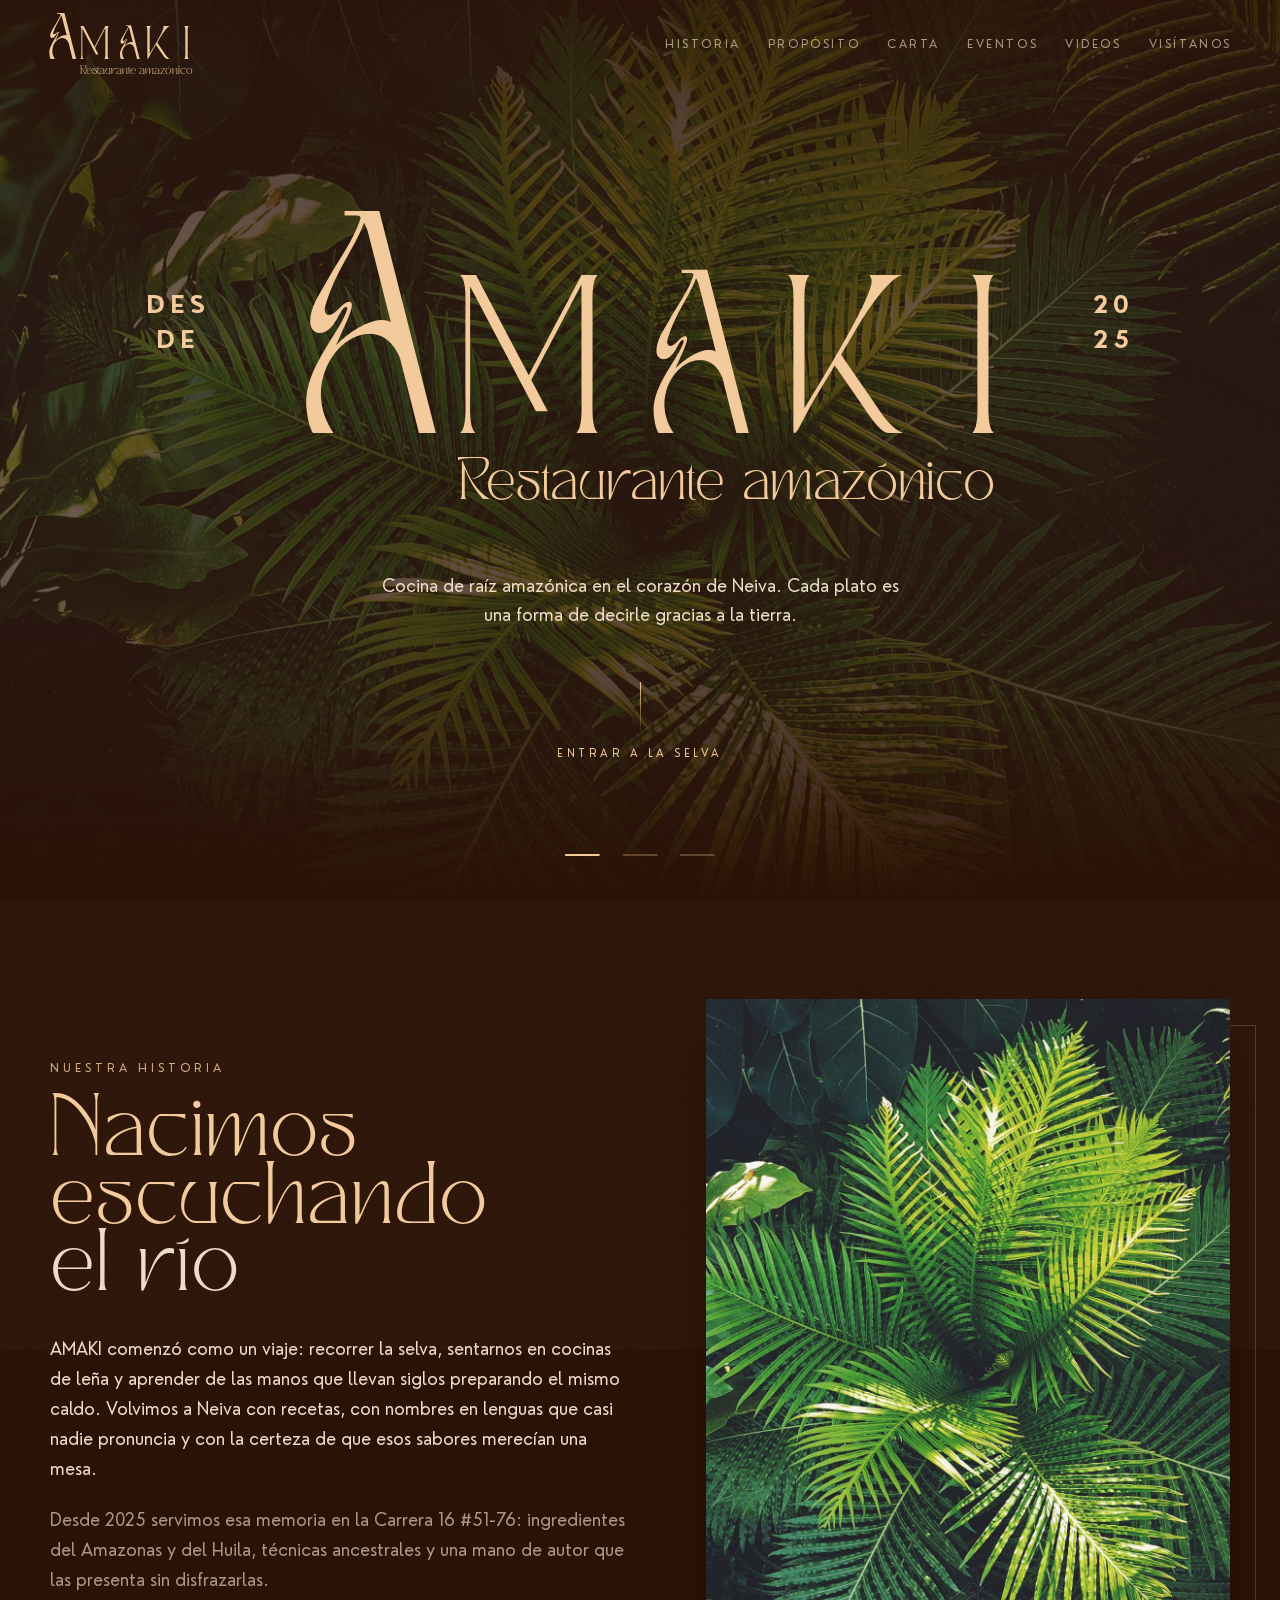
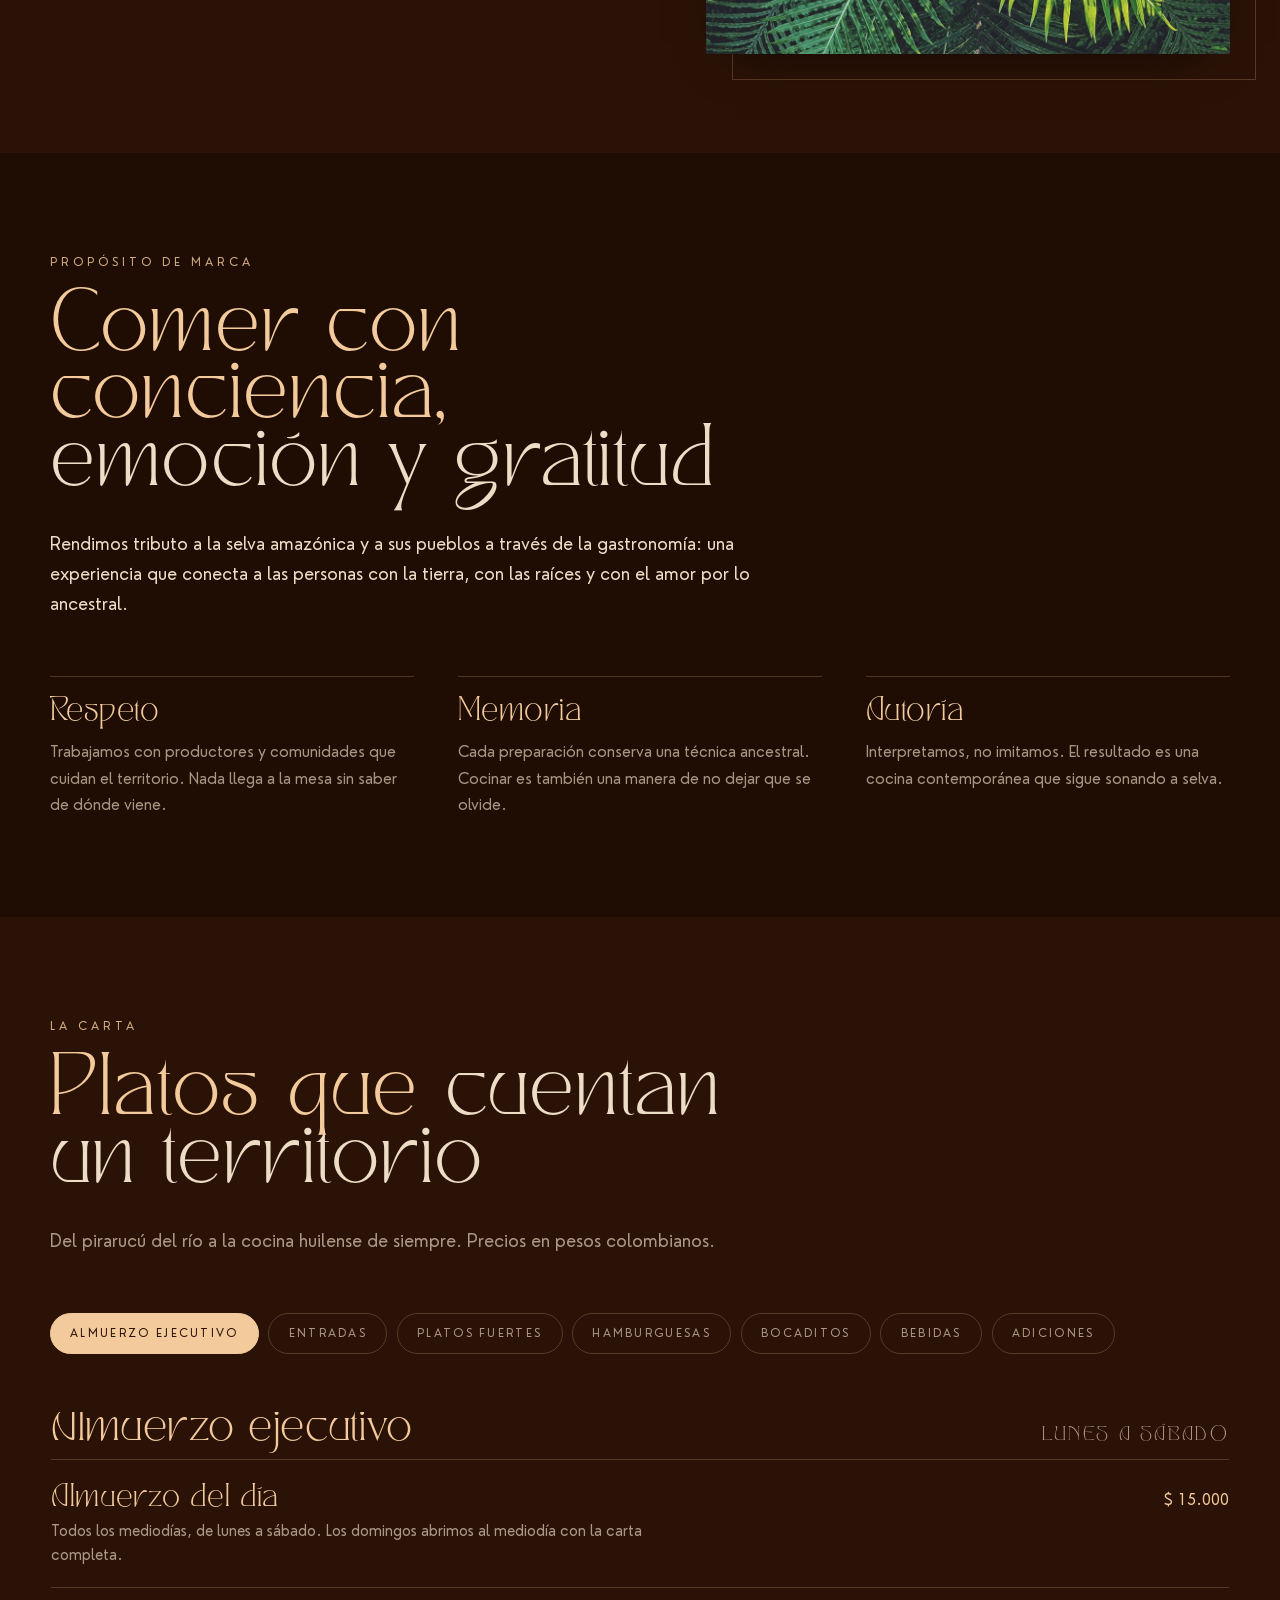
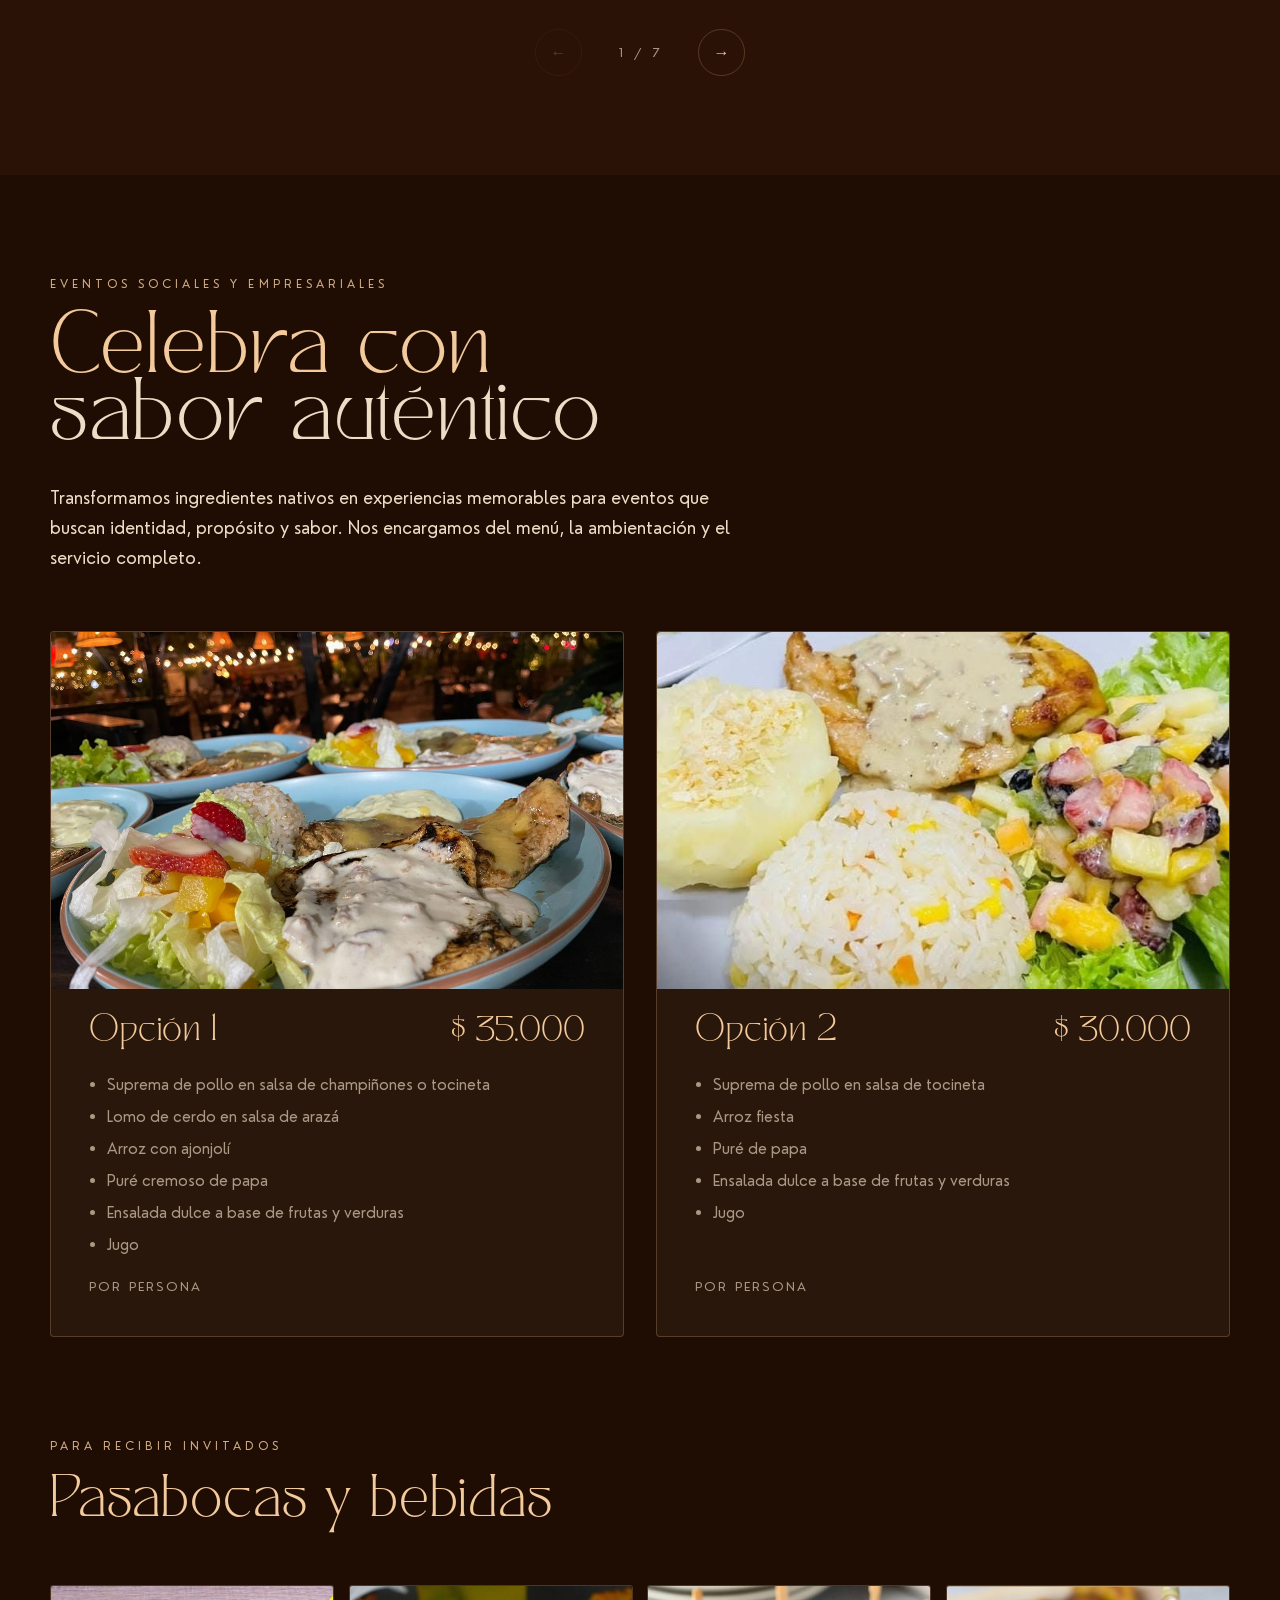
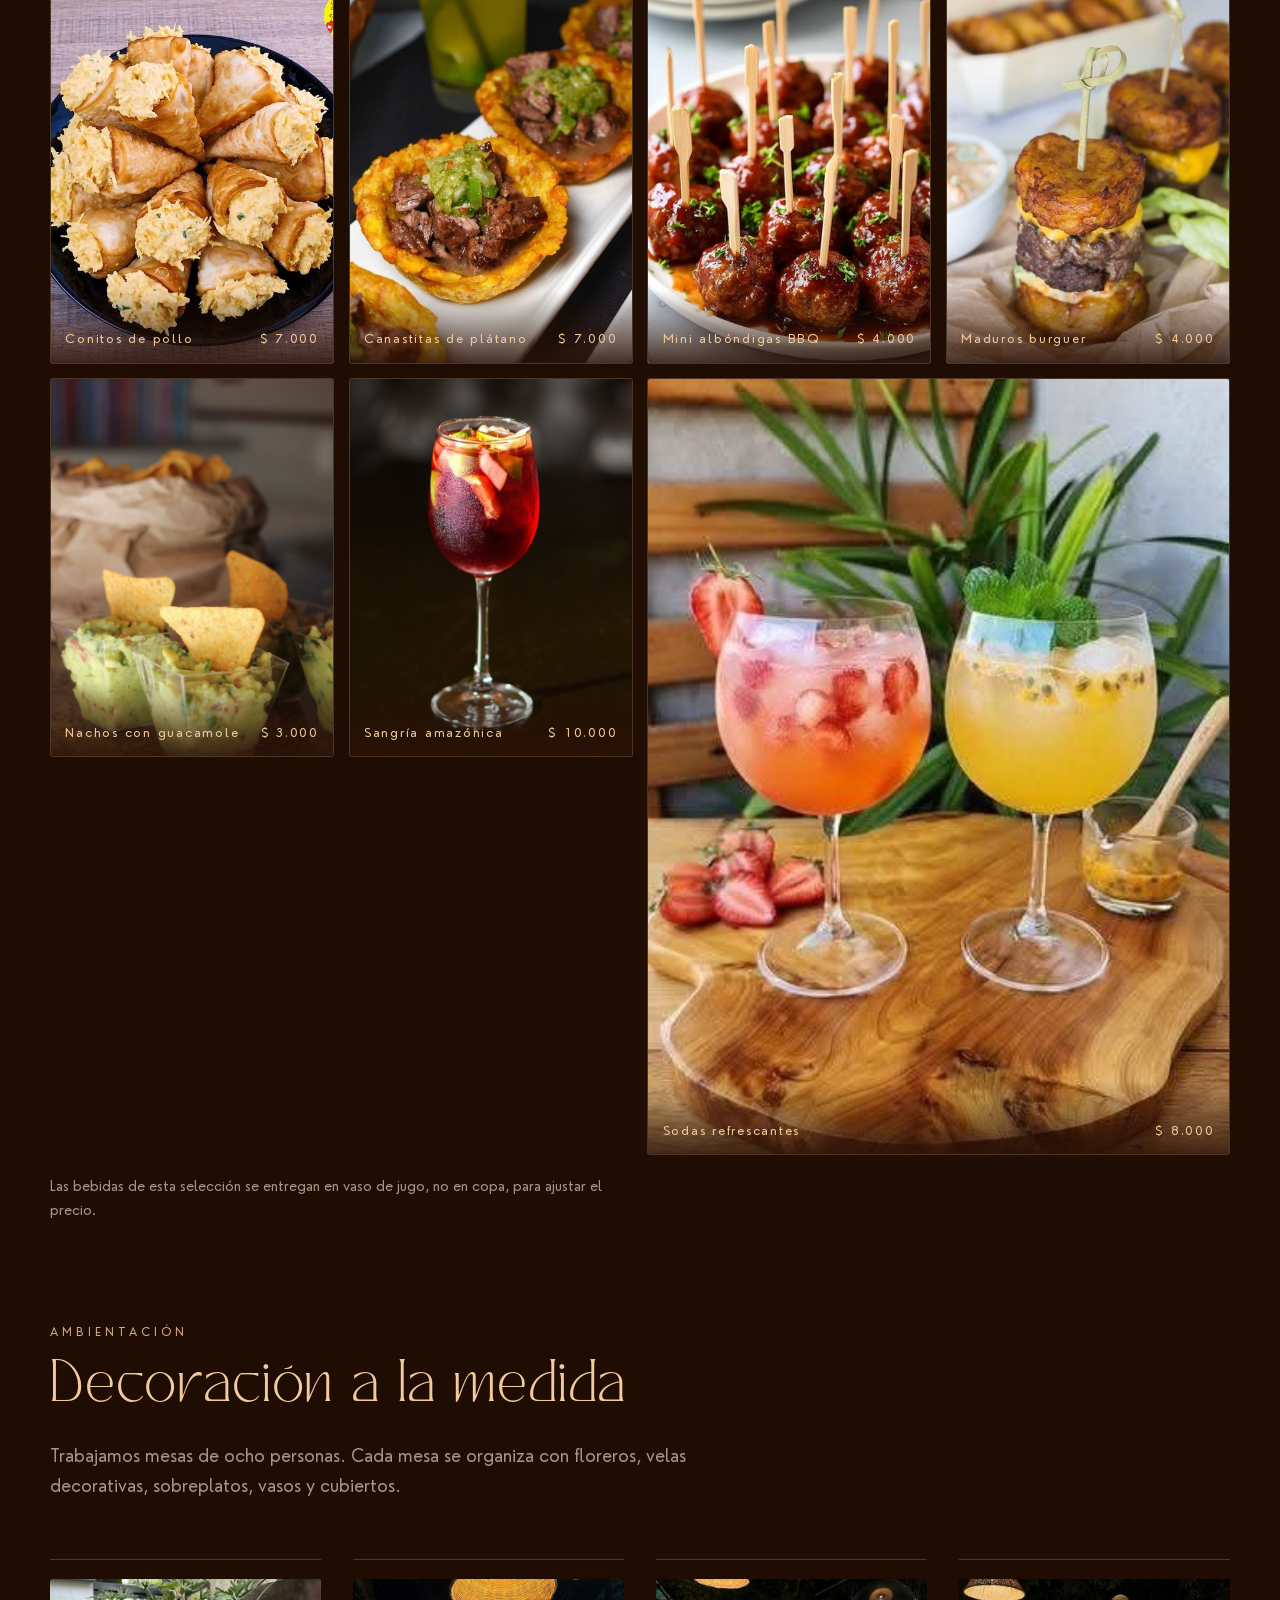
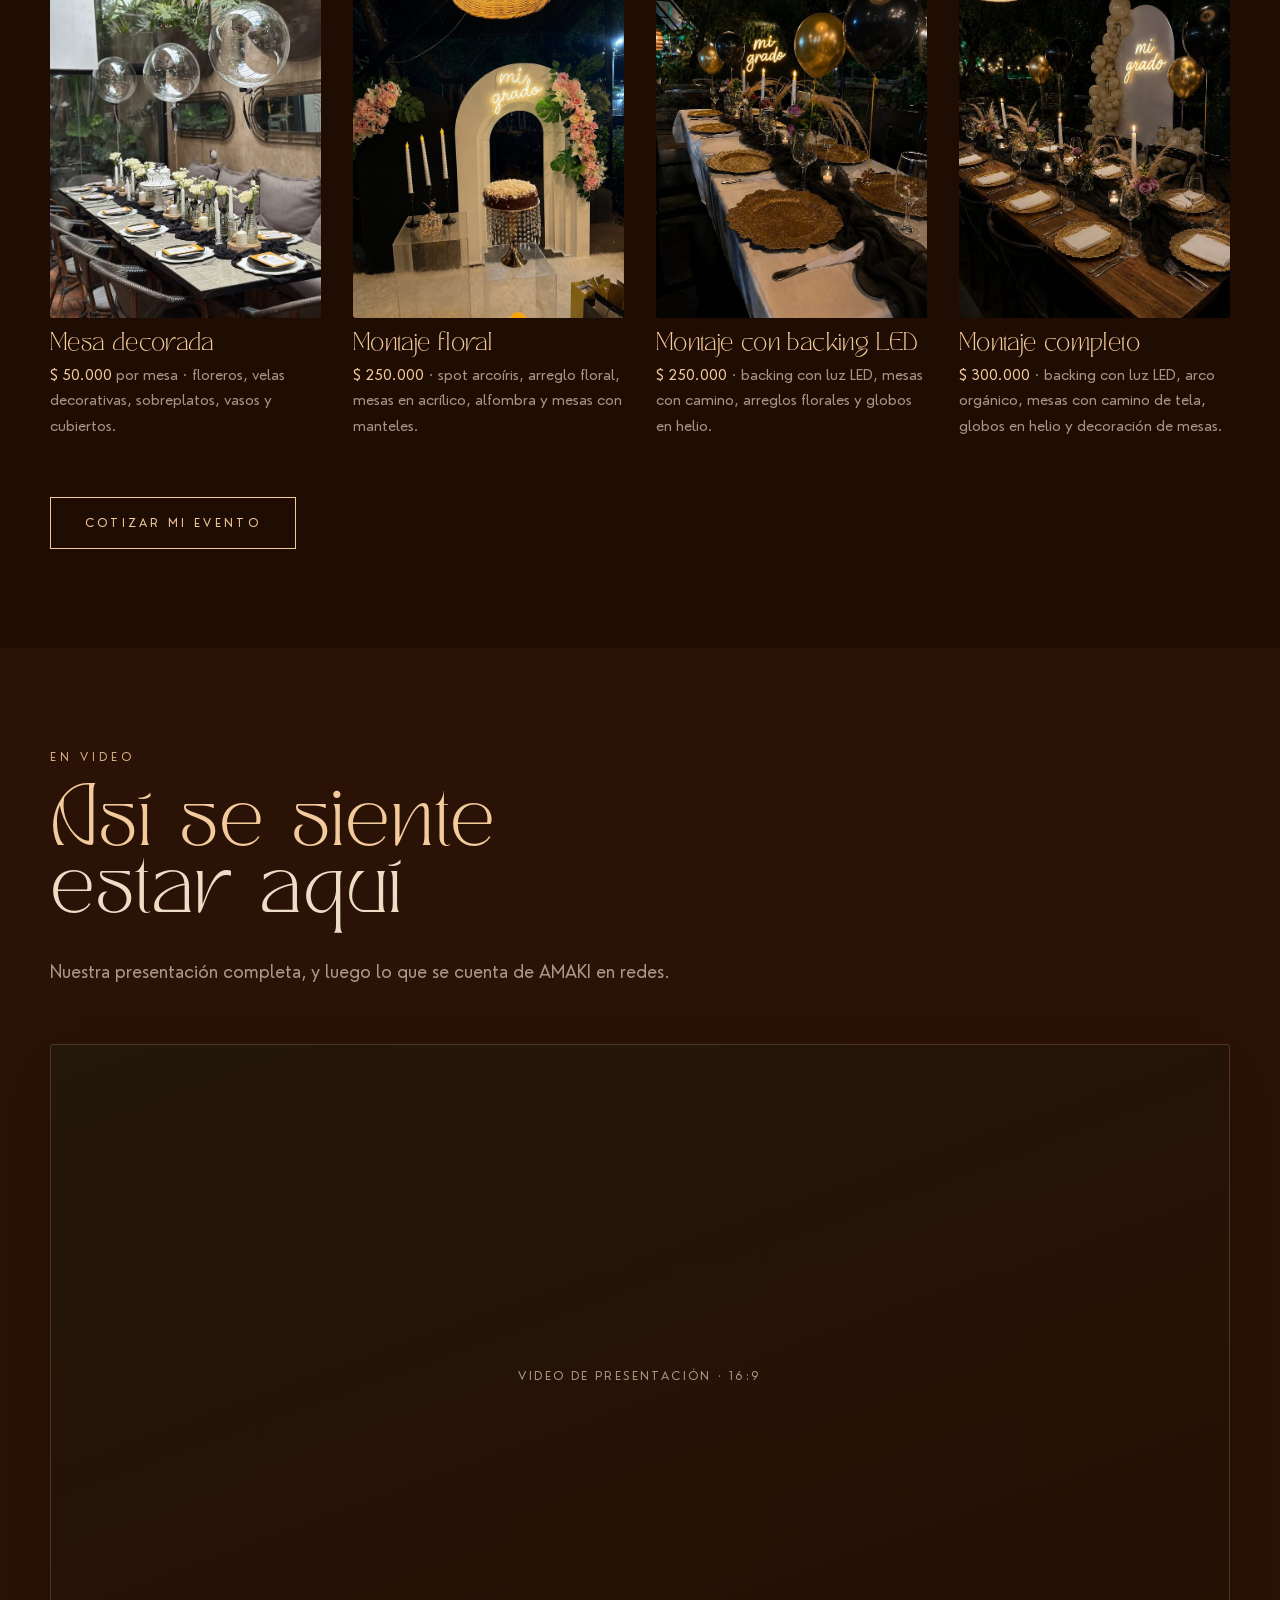
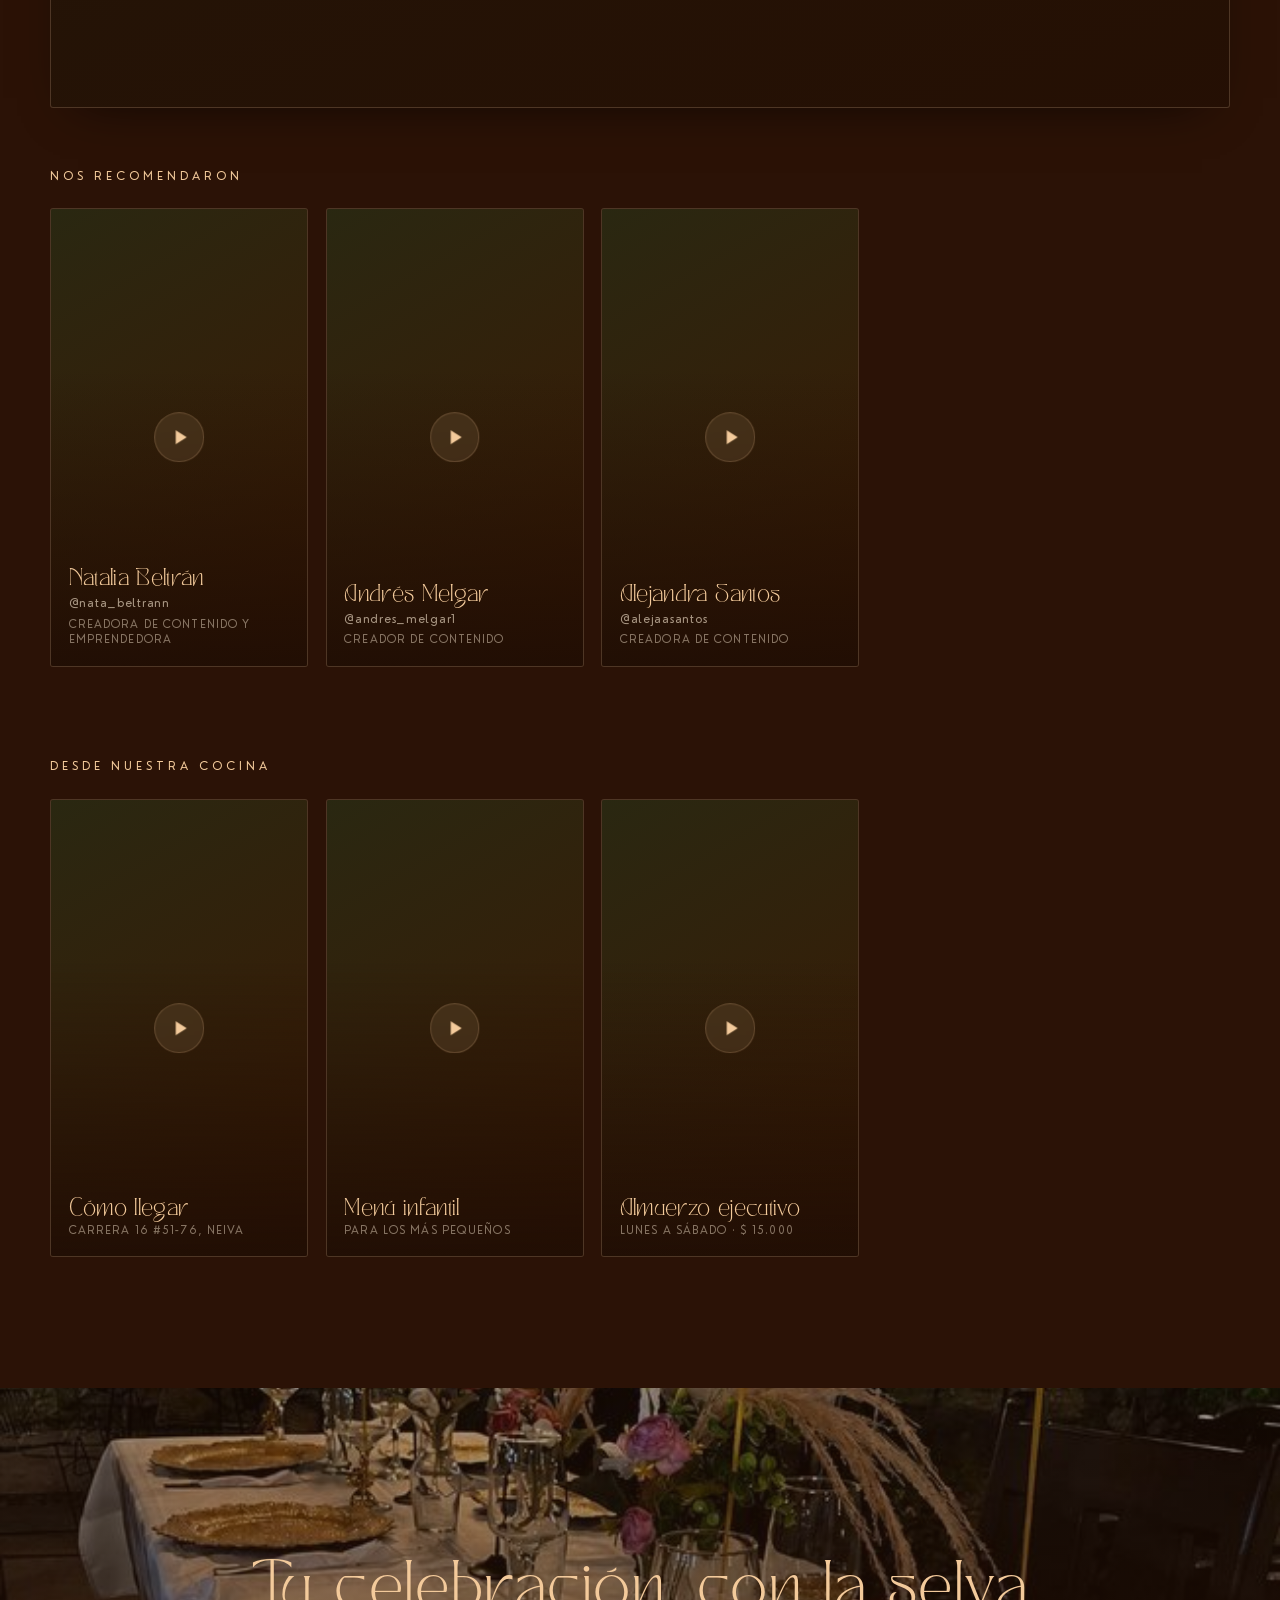
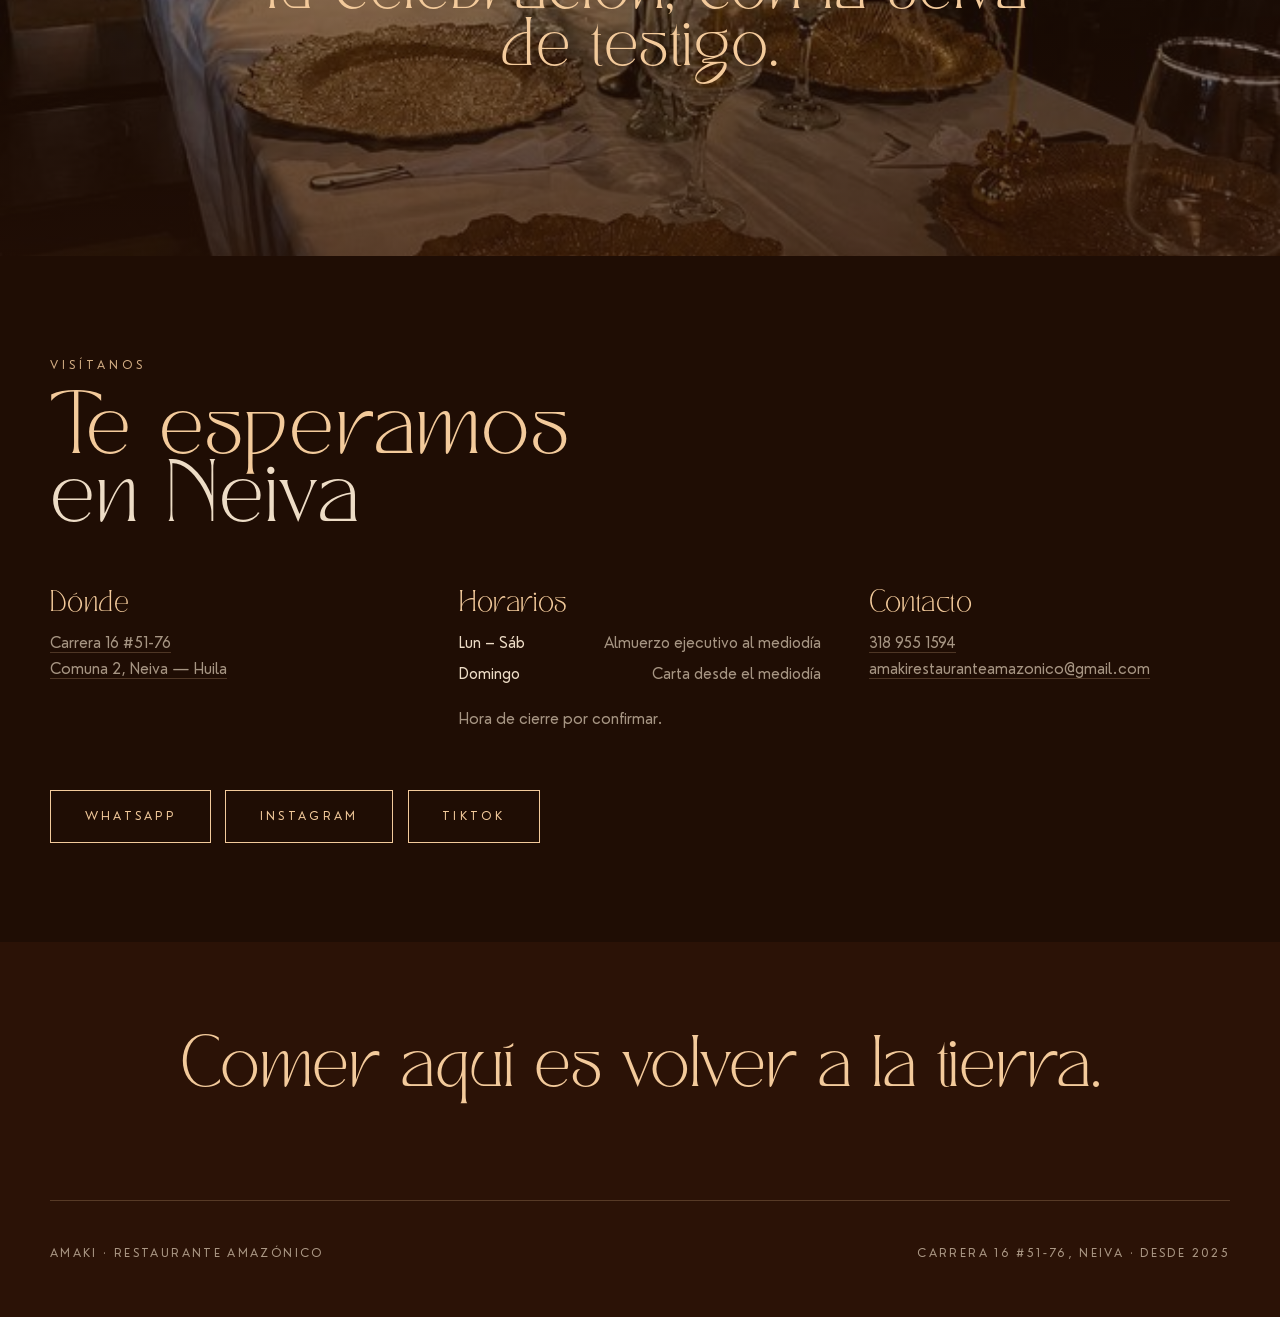
==== commit ed72cc05: "Convierte la carta en carrusel de grupos con pestanas, flechas, teclado y deslizamiento" ====
--- a/index.html
+++ b/index.html
@@ -209,7 +209,9 @@
       <button class="chip" role="tab" aria-selected="false" data-ir="g-adiciones">Adiciones</button>
     </div>
 
-    <div class="grupo rev" id="g-ejecutivo">
+    <div class="carta__marco rev">
+      <div class="carta__pista" id="carta-pista">
+<div class="carta__panel" id="g-ejecutivo">
       <h3 class="grupo__titulo">Almuerzo ejecutivo <span class="grupo__nota">Lunes a sábado</span></h3>
       <article class="plato">
         <h4 class="plato__nombre">Almuerzo del día</h4><span class="plato__precio">$ 15.000</span>
@@ -217,7 +219,7 @@
       </article>
     </div>
 
-    <div class="grupo rev" id="g-entradas">
+    <div class="carta__panel" id="g-entradas">
       <h3 class="grupo__titulo">Entradas</h3>
       <article class="plato">
         <h4 class="plato__nombre">Chorizo ahumado</h4><span class="plato__precio">$ 20.000</span>
@@ -241,7 +243,7 @@
       </article>
     </div>
 
-    <div class="grupo rev" id="g-fuertes">
+    <div class="carta__panel" id="g-fuertes">
       <h3 class="grupo__titulo">Platos fuertes <span class="grupo__nota">Del río y del campo</span></h3>
       <article class="plato">
         <h4 class="plato__nombre">Milanesa de pirarucú</h4><span class="plato__precio">$ 55.000</span>
@@ -305,7 +307,7 @@
       </article>
     </div>
 
-    <div class="grupo rev" id="g-hamburguesas">
+    <div class="carta__panel" id="g-hamburguesas">
       <h3 class="grupo__titulo">Hamburguesas</h3>
       <article class="plato">
         <h4 class="plato__nombre">Hamburguesa tradicional</h4><span class="plato__precio">$ 18.000</span>
@@ -317,7 +319,7 @@
       </article>
     </div>
 
-    <div class="grupo rev" id="g-bocaditos">
+    <div class="carta__panel" id="g-bocaditos">
       <h3 class="grupo__titulo">Bocaditos</h3>
       <article class="plato">
         <h4 class="plato__nombre">Perro americano</h4><span class="plato__precio">$ 15.000</span>
@@ -353,7 +355,7 @@
       </article>
     </div>
 
-    <div class="grupo rev" id="g-bebidas">
+    <div class="carta__panel" id="g-bebidas">
       <h3 class="grupo__titulo">Bebidas <span class="grupo__nota">De la selva y de la casa</span></h3>
       <div class="columnas">
         <article class="plato"><h4 class="plato__nombre">Refrescante de arazá</h4><span class="plato__precio">$ 16.000</span></article>
@@ -377,7 +379,7 @@
       </div>
     </div>
 
-    <div class="grupo rev" id="g-adiciones">
+    <div class="carta__panel" id="g-adiciones">
       <h3 class="grupo__titulo">Adiciones <span class="grupo__nota">$ 6.000 cada una</span></h3>
       <div class="adiciones">
         <span class="tag">Puré del momento</span>
@@ -389,6 +391,18 @@
         <span class="tag">Bastones de yuca</span>
         <span class="tag">Patacón</span>
       </div>
+    </div>
+      </div>
+    </div>
+
+    <div class="carta__pasos">
+      <button class="paso" id="carta-antes" type="button" aria-label="Grupo anterior">
+        <span aria-hidden="true">&#8592;</span>
+      </button>
+      <p class="carta__cuenta" id="carta-cuenta" aria-live="polite">1 / 7</p>
+      <button class="paso" id="carta-despues" type="button" aria-label="Grupo siguiente">
+        <span aria-hidden="true">&#8594;</span>
+      </button>
     </div>
   </section>
 
--- a/assets/css/4-layout.css
+++ b/assets/css/4-layout.css
@@ -19,21 +19,28 @@
 
 /* ═══ Barra superior ═══ */
 .nav{
-  position:fixed;top:0;left:0;right:0;z-index:60;
+  position:fixed;top:0;left:0;right:0;z-index:60;isolation:isolate;
   display:flex;align-items:center;justify-content:space-between;gap:1rem;
   padding:.5rem clamp(1.2rem,4vw,3rem);
-  border-bottom:1px solid transparent;
-  transition:background .5s,backdrop-filter .5s,border-color .5s;
 }
-.nav[data-fijo="si"]{
+/* El fondo va en una capa aparte y se atenúa con `opacity`.
+   Animar el desenfoque o el color directamente da un salto brusco;
+   la opacidad la resuelve la tarjeta gráfica y entra sin tirones. */
+.nav::before{
+  content:"";position:absolute;inset:0;z-index:-1;
   background:color-mix(in srgb,var(--fondo) 88%,transparent);
-  backdrop-filter:blur(14px);border-bottom-color:var(--linea);
+  backdrop-filter:blur(14px);
+  border-bottom:1px solid var(--linea);
+  opacity:0;transition:opacity .7s cubic-bezier(.4,0,.2,1);
 }
+.nav[data-fijo="si"]::before{opacity:1}
+
 .nav__marca{
   display:flex;flex-direction:column;text-decoration:none;color:var(--acento);
   /* aparece cuando la portada ya pasó */
-  opacity:0;transform:translateY(-6px);pointer-events:none;
-  transition:opacity .5s ease,transform .5s cubic-bezier(.2,.8,.2,1);
+  opacity:0;transform:translateY(-8px);pointer-events:none;
+  transition:opacity .7s cubic-bezier(.4,0,.2,1),
+             transform .7s cubic-bezier(.2,.8,.2,1);
 }
 .nav[data-fijo="si"] .nav__marca{opacity:1;transform:none;pointer-events:auto}
 
@@ -64,8 +71,9 @@
 @media (max-width:900px){
   .hamburguesa{display:flex}
 
-  /* La marca se ve siempre: en móvil el menú necesita un ancla visible */
-  .nav__marca{opacity:1;transform:none;pointer-events:auto}
+  /* Con el menú abierto la marca se ve, aunque estemos en la portada. */
+  .nav[data-menu="abierto"] .nav__marca{opacity:1;transform:none;pointer-events:auto}
+  .nav[data-menu="abierto"]::before{opacity:1}
 
   .nav__menu{
     position:fixed;inset:0;z-index:-1;
--- a/assets/css/5-logotipo.css
+++ b/assets/css/5-logotipo.css
@@ -45,7 +45,6 @@
   font-family:var(--f-nourd);
   font-size:.152em;font-weight:700;letter-spacing:.2em;line-height:1.45;
   color:var(--acento);text-align:center;
-  opacity:0;animation:aparece 1s ease 1.15s forwards;
 }
 
 .marca__nombre{
@@ -53,10 +52,7 @@
   font-size:1em;line-height:1;
   padding-top:.62em;              /* aire para el asta alta de la A */
 }
-.marca__nombre span{
-  display:inline-block;opacity:0;transform:translateY(.32em);
-  animation:sube 1s cubic-bezier(.2,.75,.2,1) forwards;
-}
+.marca__nombre span{display:inline-block}
 .marca__nombre .m{font-family:var(--f-mignon);font-size:1em}
 .marca__nombre .g{font-family:var(--f-grandeur)}
 .marca__nombre .g--alta{font-size:.9703em}   /* A inicial */
@@ -75,5 +71,17 @@
   letter-spacing:0;line-height:1;margin-top:.05em;
   /* en el original no va centrado: arranca bajo la M y termina bajo la I */
   position:relative;left:2.08em;
-  opacity:0;animation:sube 1s ease .95s forwards;
 }
+
+/* La entrada animada solo existe si el visitante acepta movimiento.
+   Así, con la reducción de movimiento activada, el logotipo se ve de
+   entrada en lugar de quedarse invisible esperando una animación que
+   nunca se ejecuta. */
+@media (prefers-reduced-motion:no-preference){
+  .portada .marca__nota{opacity:0;animation:aparece 1s ease 1.15s forwards}
+  .portada .marca__nombre span{
+    opacity:0;transform:translateY(.32em);
+    animation:sube 1s cubic-bezier(.2,.75,.2,1) forwards;
+  }
+  .portada .marca__sub{opacity:0;animation:sube 1s ease .95s forwards}
+}
--- a/assets/css/6-portada.css
+++ b/assets/css/6-portada.css
@@ -76,9 +76,9 @@
 @keyframes llenar{from{transform:scaleX(0)}to{transform:scaleX(1)}}
 
 /* ── Texto de la portada ── */
-.portada__pie{
-  margin-top:clamp(2.6rem,7vh,4.6rem);text-align:center;
-  opacity:0;animation:aparece 1.1s ease 1.5s forwards;
+.portada__pie{margin-top:clamp(2.6rem,7vh,4.6rem);text-align:center}
+@media (prefers-reduced-motion:no-preference){
+  .portada__pie{opacity:0;animation:aparece 1.1s ease 1.5s forwards}
 }
 .portada__pie p{margin-inline:auto;max-width:48ch;color:var(--tinta)}
 
--- a/assets/css/8-carta.css
+++ b/assets/css/8-carta.css
@@ -11,8 +11,50 @@
 .chip[aria-selected="true"]{background:var(--acento);border-color:var(--acento);
   color:var(--fondo)}
 
-.grupo{margin-bottom:clamp(2.6rem,6vw,4rem)}
-.grupo:last-child{margin-bottom:0}
+/* ═══ Carrusel de grupos ═══
+   Los siete grupos existen siempre en la página —así los indexa Google—
+   pero solo uno ocupa espacio a la vez. El alto del marco se ajusta al
+   panel visible, de modo que la sección nunca queda con un vacío. */
+.carta__marco{
+  position:relative;overflow:hidden;
+  transition:height .55s cubic-bezier(.4,0,.2,1);
+}
+.carta__pista{
+  display:flex;align-items:flex-start;
+  transition:transform .55s cubic-bezier(.4,0,.2,1);
+  will-change:transform;
+}
+.carta__panel{
+  flex:0 0 100%;width:100%;
+  padding-inline:1px;          /* evita que el borde se recorte al desplazar */
+  opacity:.3;transition:opacity .45s ease;
+}
+.carta__panel[data-activo="si"]{opacity:1}
+
+/* Pasos y contador */
+.carta__pasos{
+  display:flex;align-items:center;justify-content:center;gap:1.4rem;
+  margin-top:clamp(1.8rem,4vw,2.6rem);
+}
+.paso{
+  width:2.9rem;height:2.9rem;border-radius:50%;cursor:pointer;
+  background:none;border:1px solid var(--linea);color:var(--acento);
+  font-size:1rem;line-height:1;display:grid;place-items:center;
+  transition:border-color .35s,background .35s,color .35s,opacity .35s;
+}
+.paso:hover:not(:disabled){border-color:var(--acento);background:var(--acento);
+  color:var(--fondo)}
+.paso:disabled{opacity:.25;cursor:default}
+.carta__cuenta{
+  margin:0;font-size:.78rem;letter-spacing:.24em;color:var(--tinta-suave);
+  font-variant-numeric:tabular-nums;min-width:4.5rem;text-align:center;
+}
+
+/* Sin movimiento: el cambio es inmediato, sin deslizamiento. */
+@media (prefers-reduced-motion:reduce){
+  .carta__marco,.carta__pista{transition:none}
+}
+
 .grupo__titulo{
   font-size:clamp(1.4rem,3.4vw,2.1rem);color:var(--acento);
   padding-bottom:.7rem;border-bottom:1px solid var(--linea);margin-bottom:.4rem;
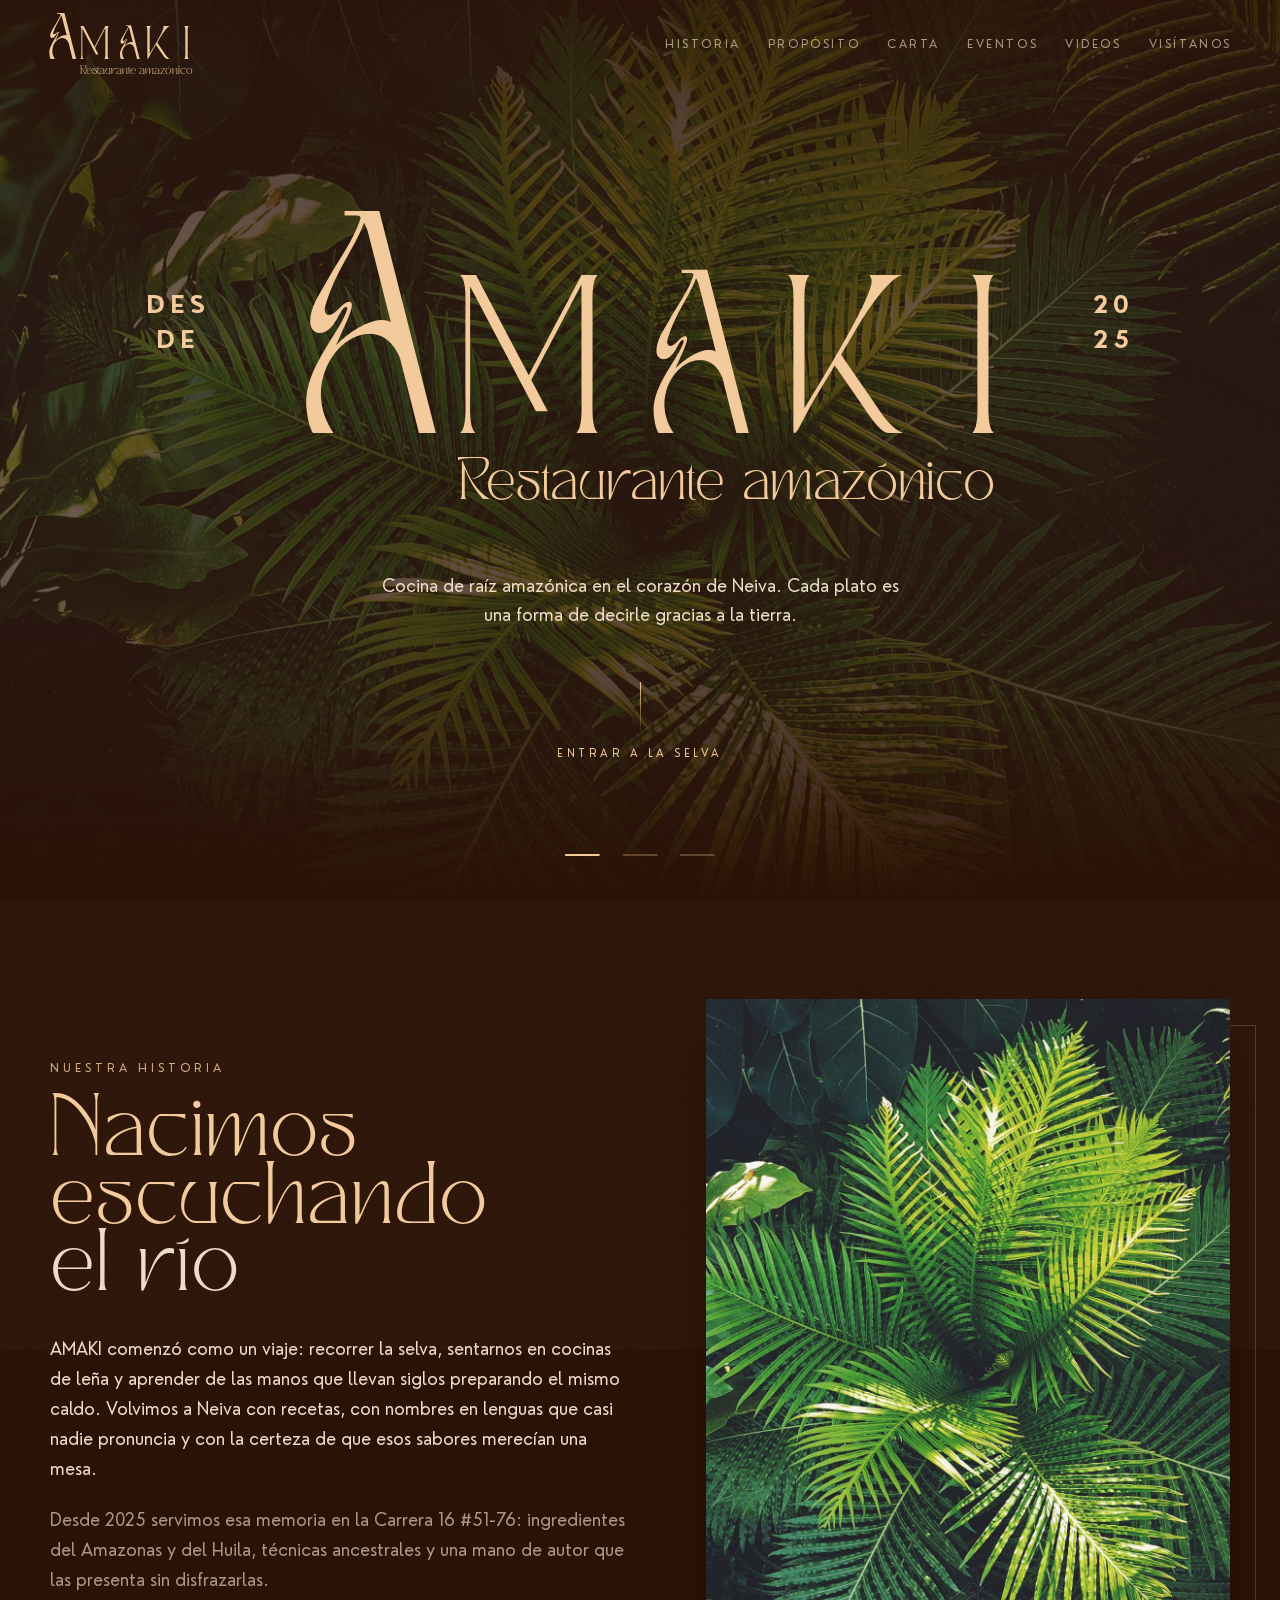
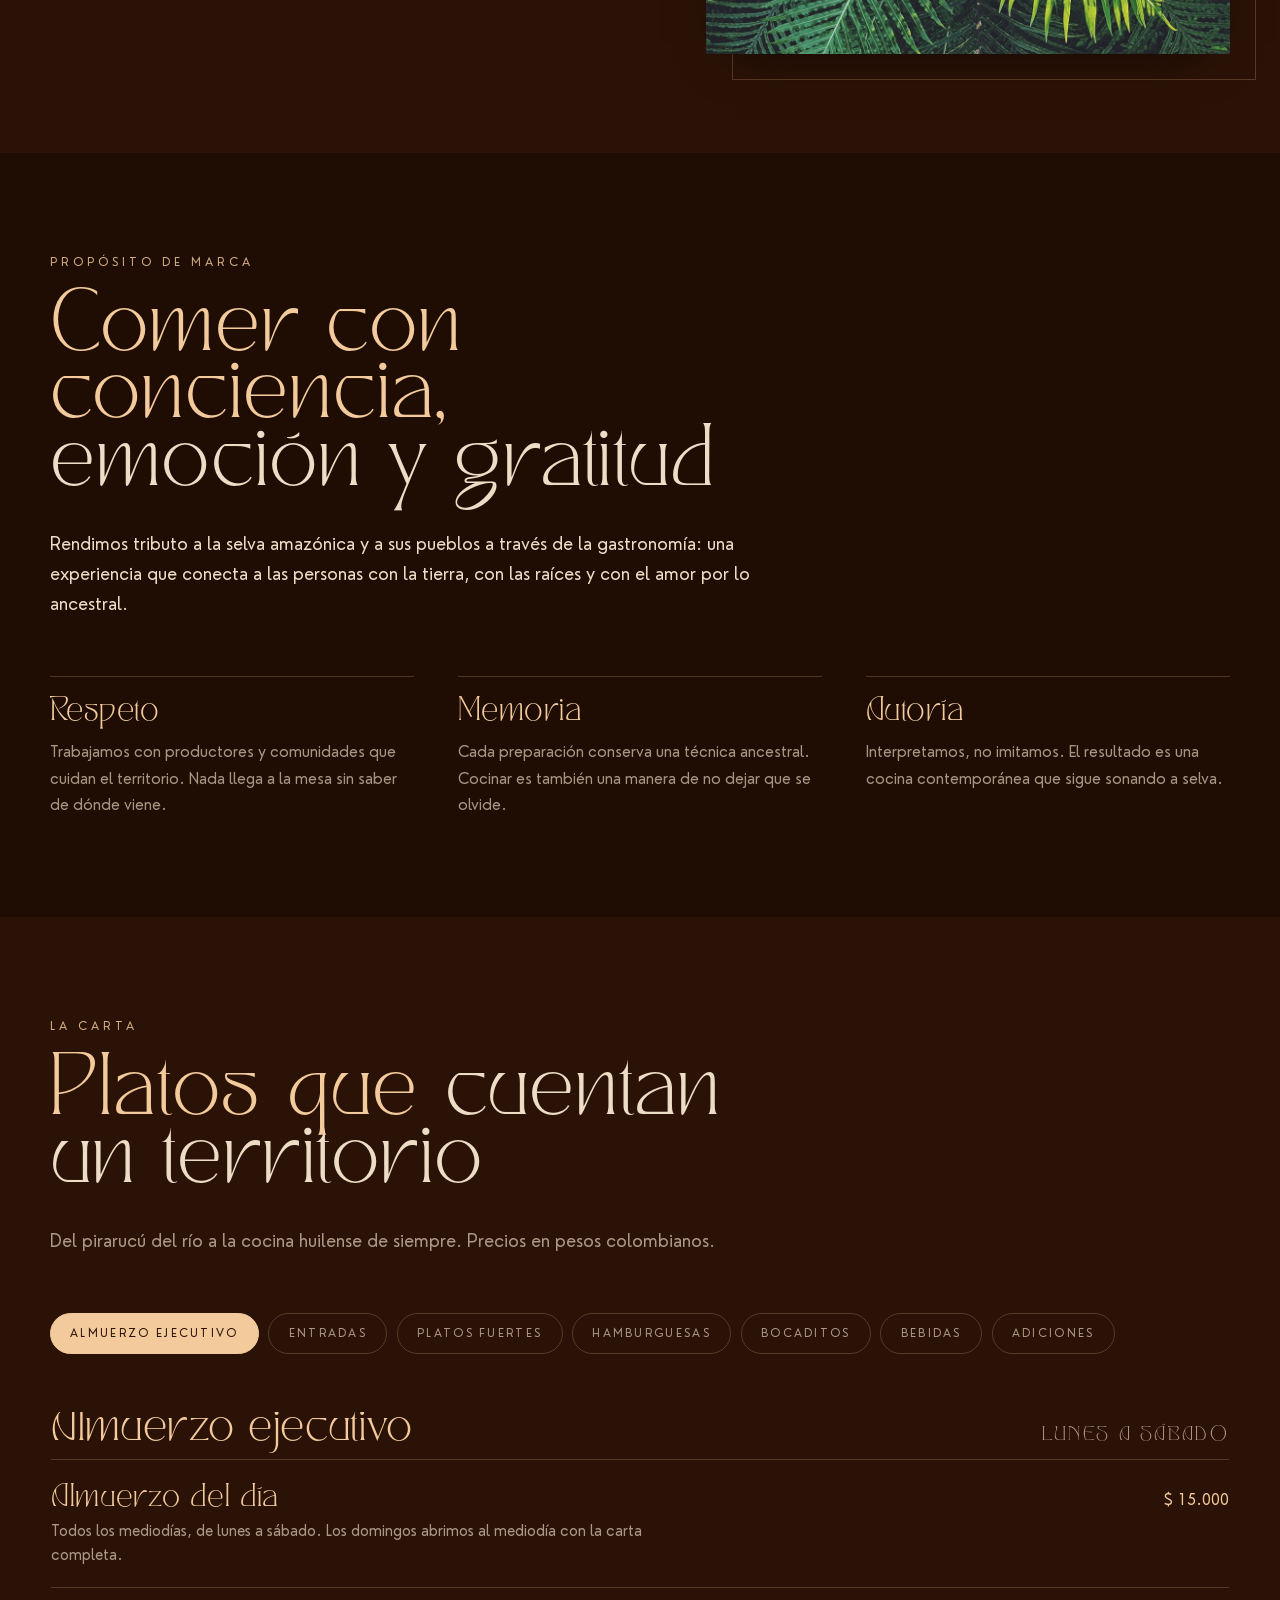
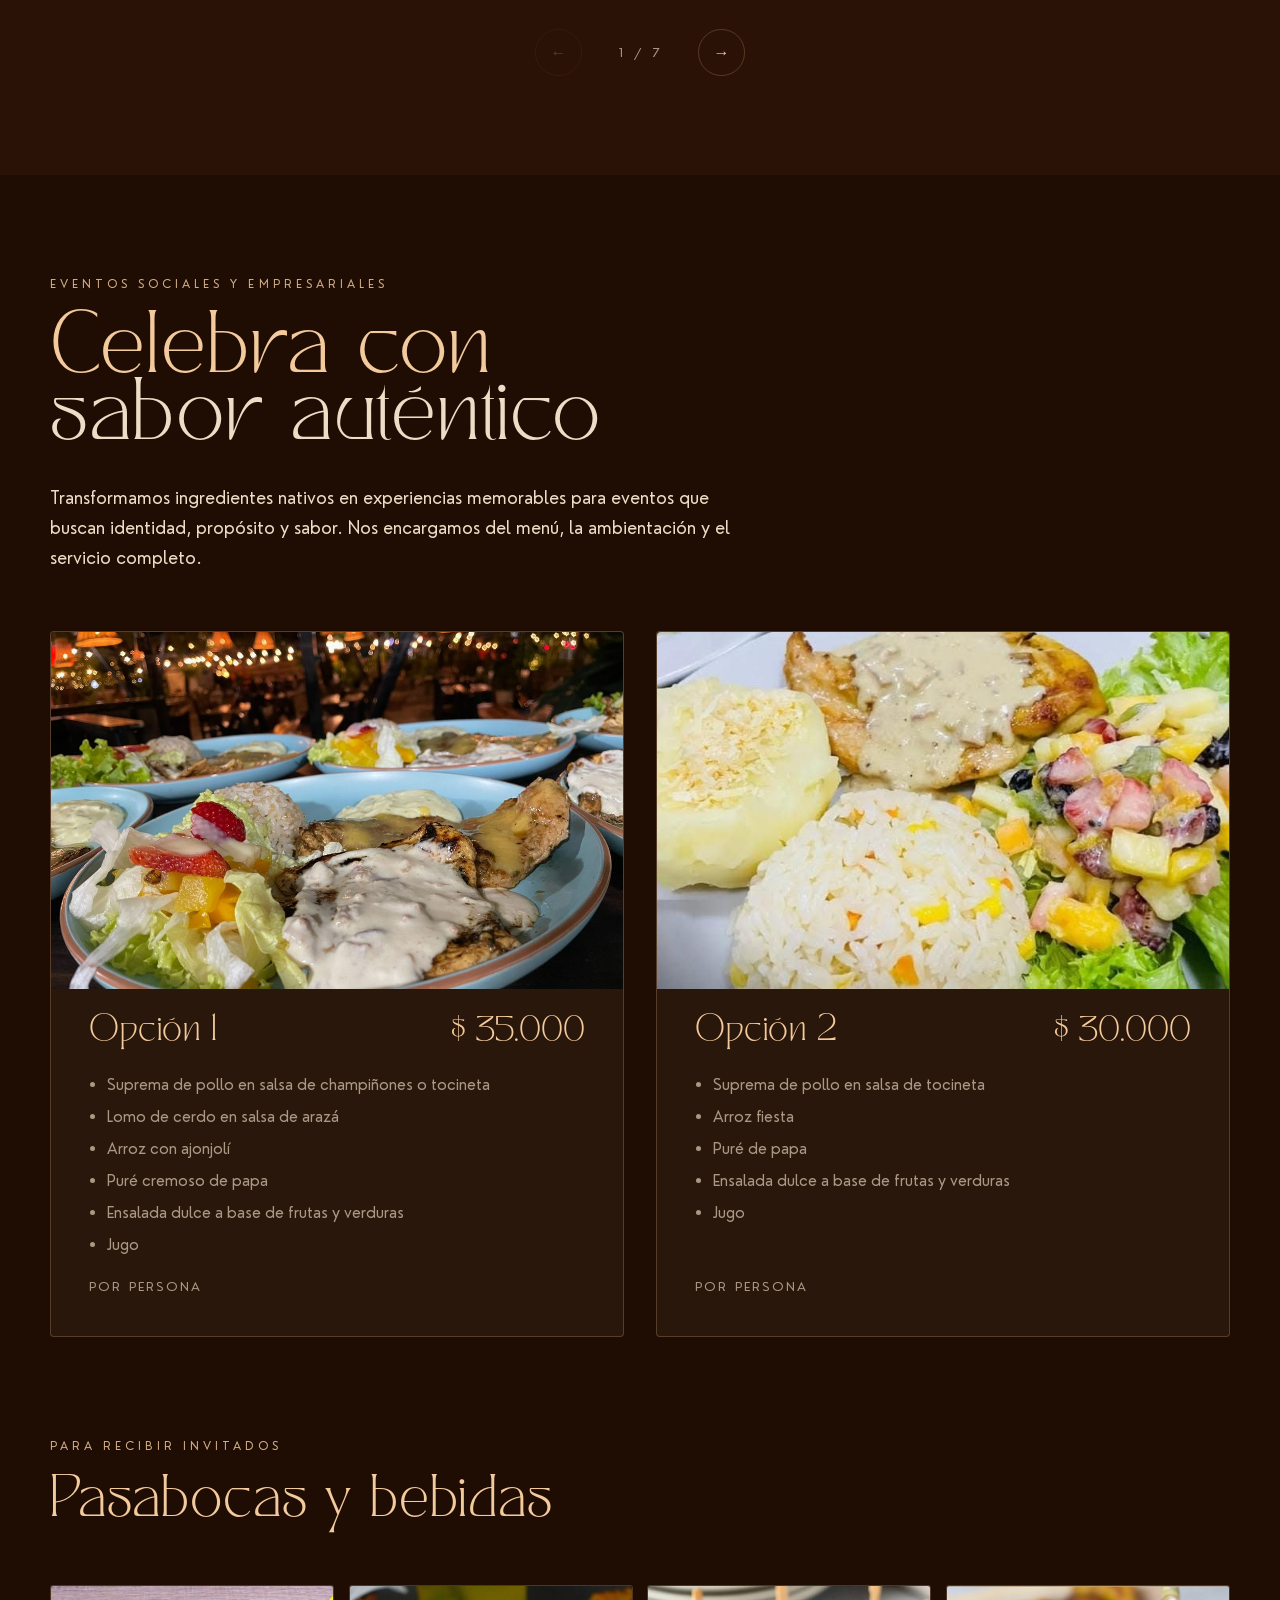
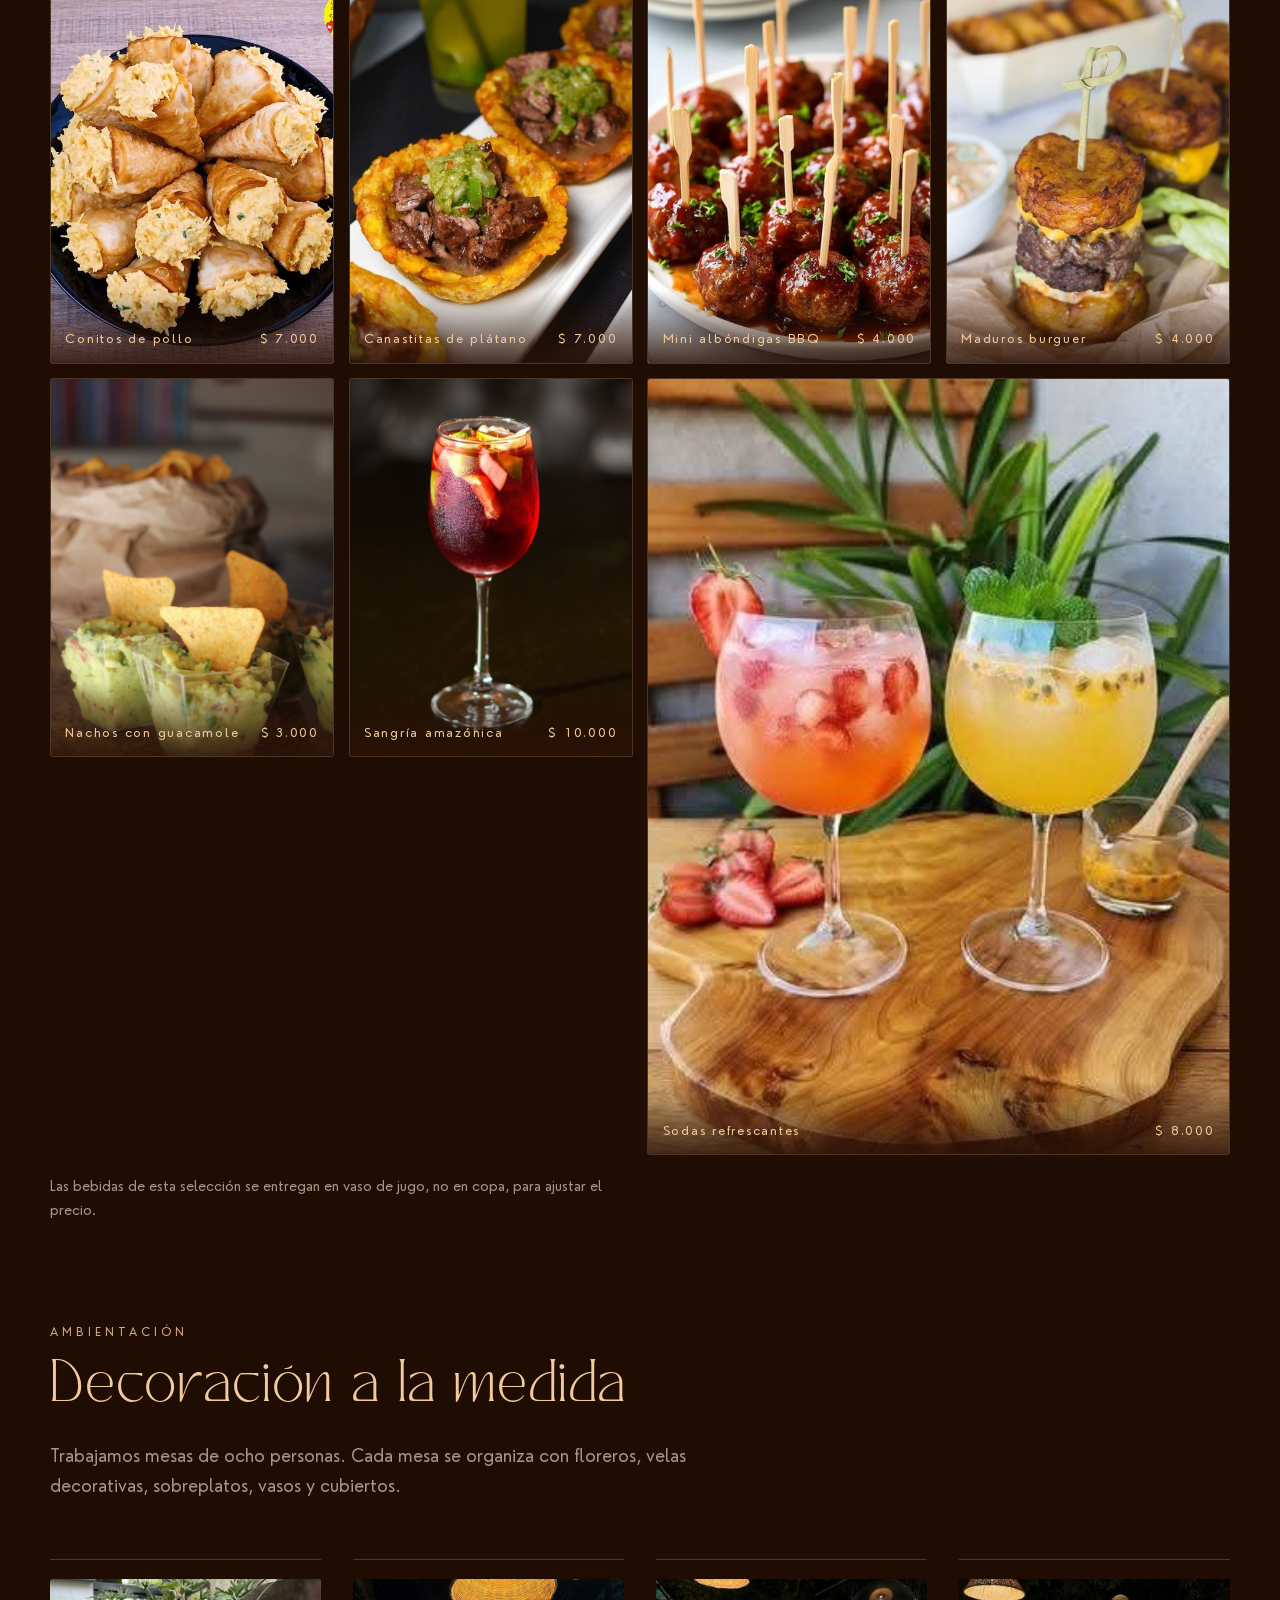
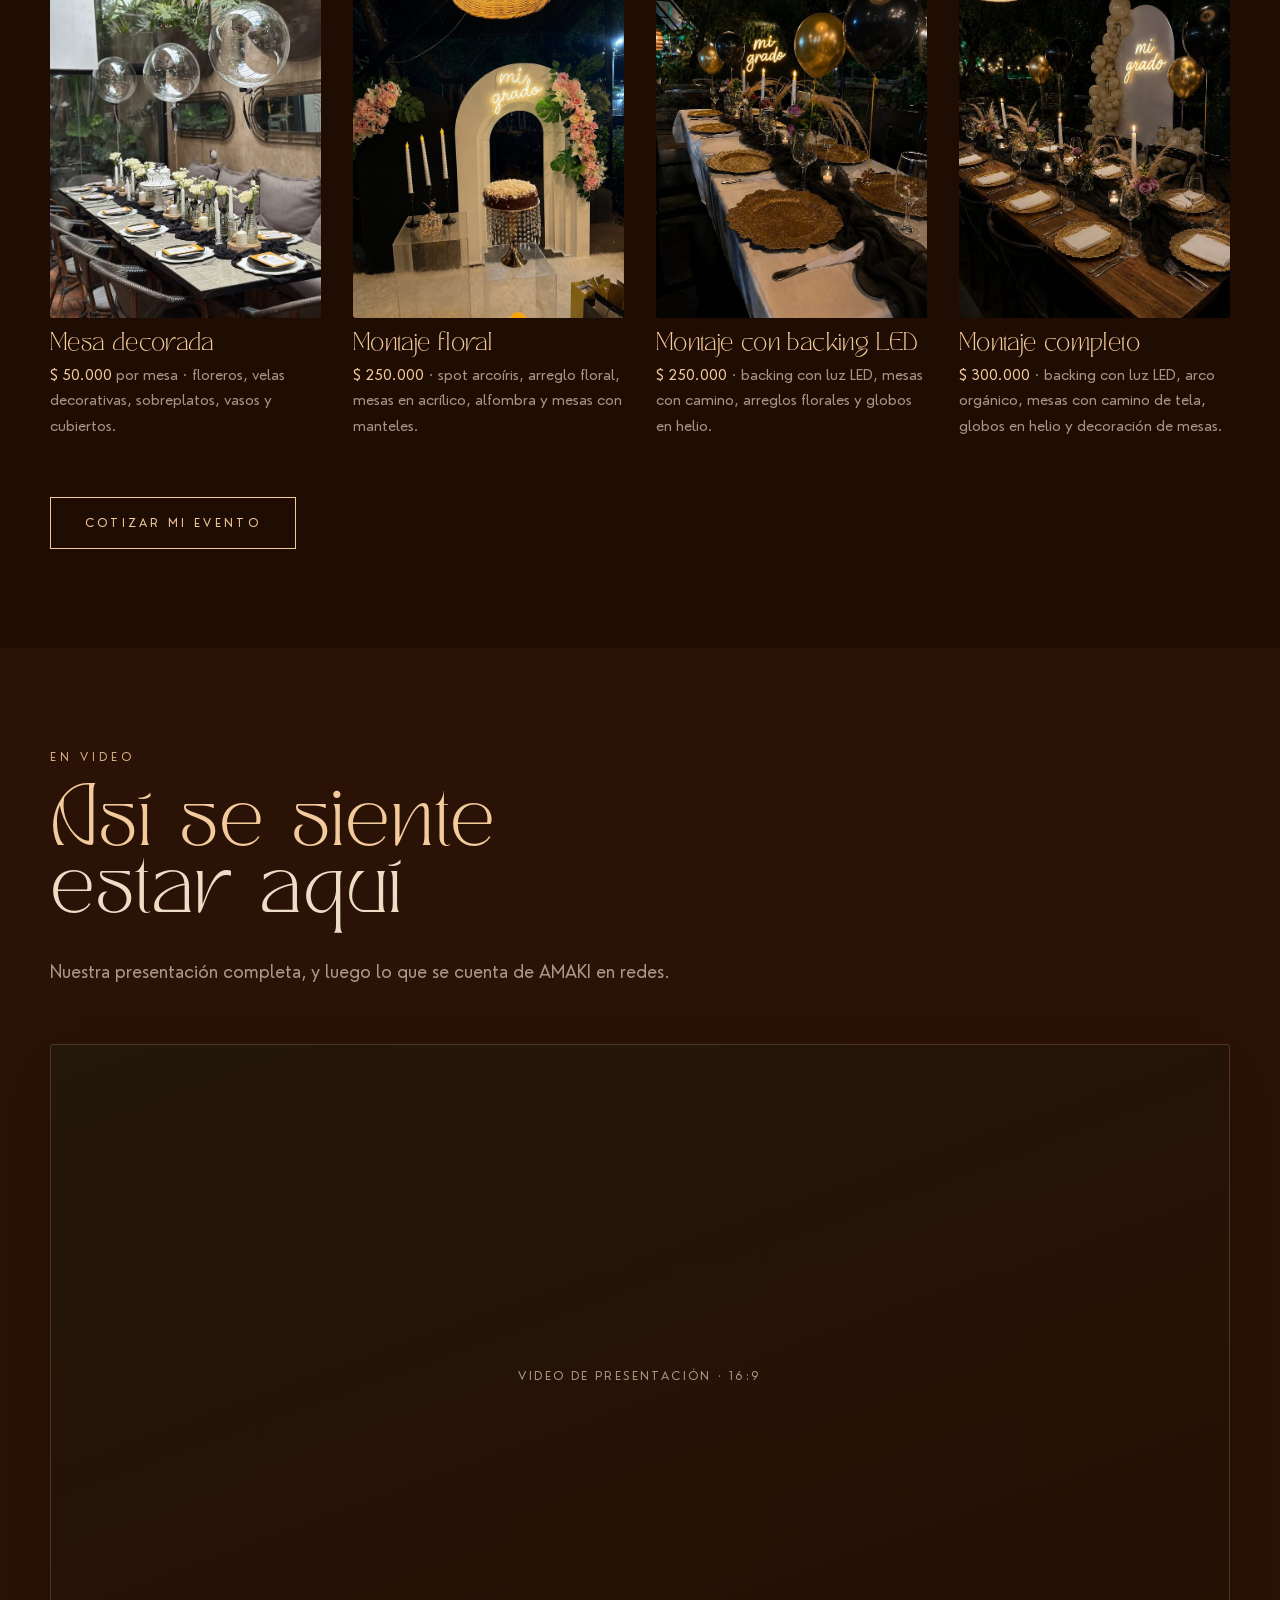
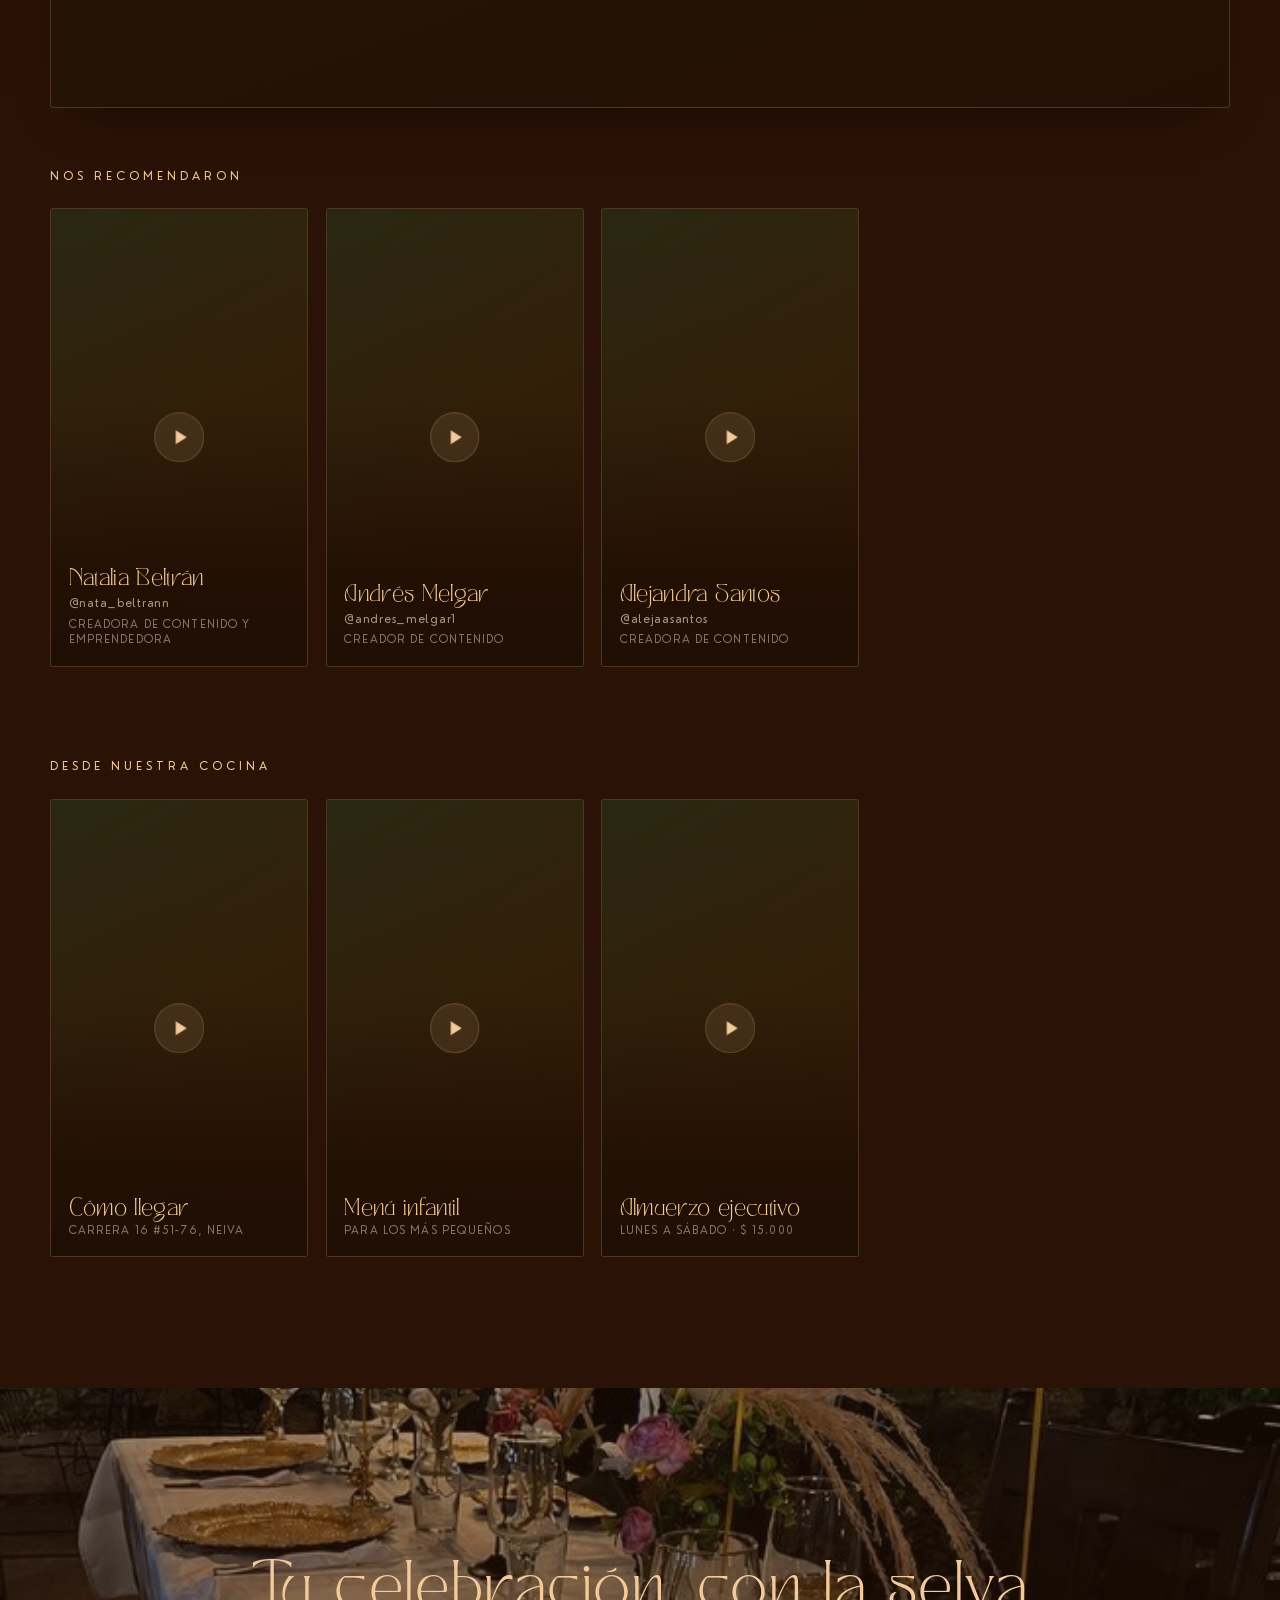
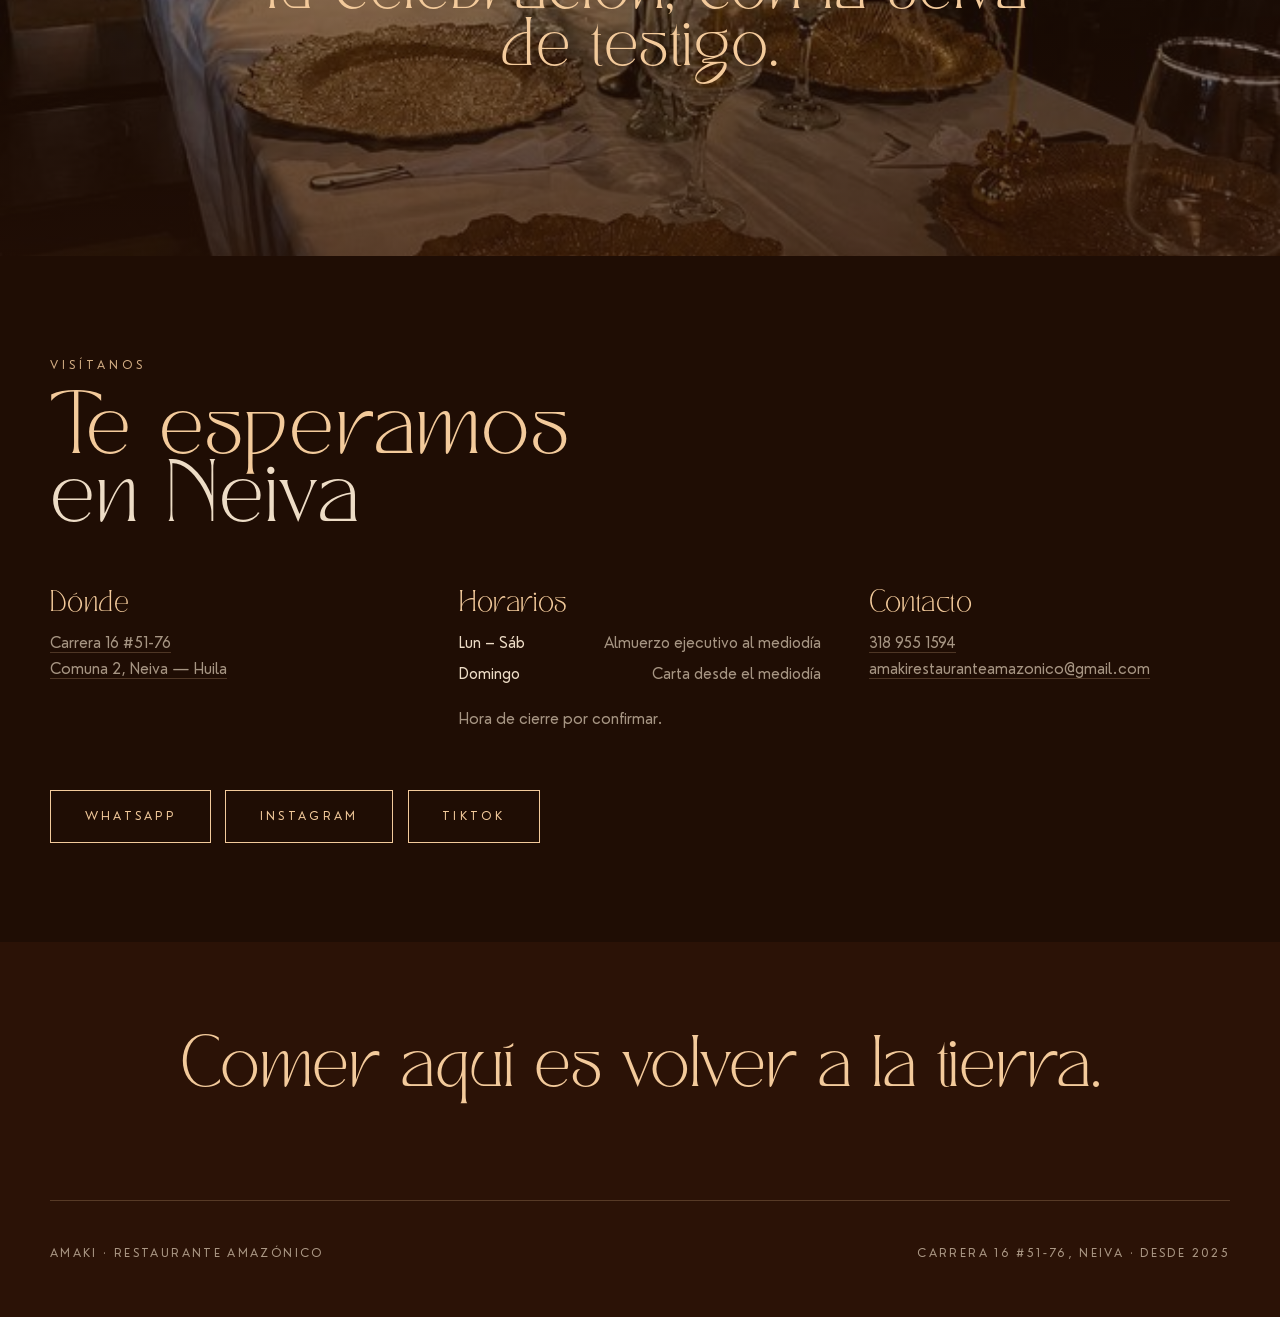
==== commit 9e21b829: "Prepara portadas de los reels con desvanecimiento inferior" ====
--- a/index.html
+++ b/index.html
@@ -554,6 +554,7 @@
       <article class="clip">
         <button class="clip__abrir" type="button" data-reel="DQsbDxdCR6s"
                 aria-label="Ver el reel de Natalia Beltrán en Instagram">
+          <img class="clip__portada" src="assets/img/reel-natalia.jpg" alt="Natalia Beltrán con un cóctel de AMAKI" loading="lazy" width="1080" height="1920" />
           <span class="clip__play" aria-hidden="true"></span>
           <span class="clip__quien">
             <b>Natalia Beltrán</b>
@@ -565,6 +566,7 @@
       <article class="clip">
         <button class="clip__abrir" type="button" data-reel="DQr4xTMEuIQ"
                 aria-label="Ver el reel de Andrés Melgar en Instagram">
+          <img class="clip__portada" src="assets/img/reel-andres.jpg" alt="Andrés Melgar con una bebida de AMAKI" loading="lazy" width="1080" height="1920" />
           <span class="clip__play" aria-hidden="true"></span>
           <span class="clip__quien">
             <b>Andrés Melgar</b>
@@ -576,6 +578,7 @@
       <article class="clip">
         <button class="clip__abrir" type="button" data-reel="DRSsQtxAeYx"
                 aria-label="Ver el reel de Alejandra Santos en Instagram">
+          <img class="clip__portada" src="assets/img/reel-alejandra.jpg" alt="Alejandra Santos con una copa en AMAKI" loading="lazy" width="1080" height="1920" />
           <span class="clip__play" aria-hidden="true"></span>
           <span class="clip__quien">
             <b>Alejandra Santos</b>
@@ -591,6 +594,7 @@
       <article class="clip">
         <button class="clip__abrir" type="button" data-reel="DUI0fA6AMfa"
                 aria-label="Ver el video de cómo llegar a AMAKI">
+          <img class="clip__portada" src="assets/img/reel-como-llegar.jpg" alt="" loading="lazy" width="1080" height="1920" />
           <span class="clip__play" aria-hidden="true"></span>
           <span class="clip__quien">
             <b>Cómo llegar</b>
@@ -601,6 +605,7 @@
       <article class="clip">
         <button class="clip__abrir" type="button" data-reel="DUv35mKj8BX"
                 aria-label="Ver el video del menú infantil">
+          <img class="clip__portada" src="assets/img/reel-menu-infantil.jpg" alt="" loading="lazy" width="1080" height="1920" />
           <span class="clip__play" aria-hidden="true"></span>
           <span class="clip__quien">
             <b>Menú infantil</b>
@@ -611,6 +616,7 @@
       <article class="clip">
         <button class="clip__abrir" type="button" data-reel="DVHzFHdDfOl"
                 aria-label="Ver el video de los almuerzos ejecutivos">
+          <img class="clip__portada" src="assets/img/reel-ejecutivo.jpg" alt="" loading="lazy" width="1080" height="1920" />
           <span class="clip__play" aria-hidden="true"></span>
           <span class="clip__quien">
             <b>Almuerzo ejecutivo</b>
--- a/assets/css/7-media.css
+++ b/assets/css/7-media.css
@@ -72,12 +72,30 @@
   position:absolute;inset:0;width:100%;height:100%;
   display:flex;flex-direction:column;justify-content:flex-end;
   gap:1rem;padding:1.1rem;cursor:pointer;text-align:left;
-  font:inherit;color:var(--tinta);border:0;
-  background:
-    linear-gradient(180deg,transparent 35%,rgba(31,13,4,.9) 100%),
-    linear-gradient(150deg,
-      color-mix(in srgb,var(--verde) 42%,transparent),
-      color-mix(in srgb,var(--marron) 55%,transparent));
+  font:inherit;color:var(--tinta);border:0;overflow:hidden;
+  /* Fondo de reserva mientras no hay portada. */
+  background:linear-gradient(150deg,
+    color-mix(in srgb,var(--verde) 42%,transparent),
+    color-mix(in srgb,var(--marron) 55%,transparent));
+}
+
+/* La portada del reel. */
+.clip__portada{
+  position:absolute;inset:0;width:100%;height:100%;object-fit:cover;
+  transition:transform 1.1s cubic-bezier(.2,.8,.2,1),filter .5s ease;
+}
+.clip:hover .clip__portada{transform:scale(1.05)}
+
+/* Desvanecimiento inferior: la foto se disuelve hacia el color del sitio
+   para que el nombre del creador se lea sin una franja dura encima. */
+.clip__abrir::after{
+  content:"";position:absolute;inset:0;pointer-events:none;
+  background:linear-gradient(180deg,
+    rgba(31,13,4,0)    0%,
+    rgba(31,13,4,.06) 42%,
+    rgba(31,13,4,.45) 62%,
+    rgba(31,13,4,.82) 80%,
+    rgba(31,13,4,.96) 100%);
 }
 .clip__play{
   position:absolute;top:50%;left:50%;translate:-50% -50%;
@@ -94,7 +112,9 @@
 .clip:hover .clip__play{background:var(--acento);border-color:var(--acento);scale:1.06}
 .clip:hover .clip__play::after{border-left-color:var(--fondo)}
 
-.clip__quien{display:grid;gap:.16rem;position:relative}
+/* Ambos por encima del desvanecimiento; el botón conserva su centrado. */
+.clip__play{z-index:1}
+.clip__quien{display:grid;gap:.16rem;position:relative;z-index:1}
 .clip__quien b{font-family:var(--f-display);font-weight:400;font-size:1.06rem;
   color:var(--acento);letter-spacing:.02em;line-height:1.2}
 .clip__quien i{font-style:normal;font-size:.76rem;letter-spacing:.06em;
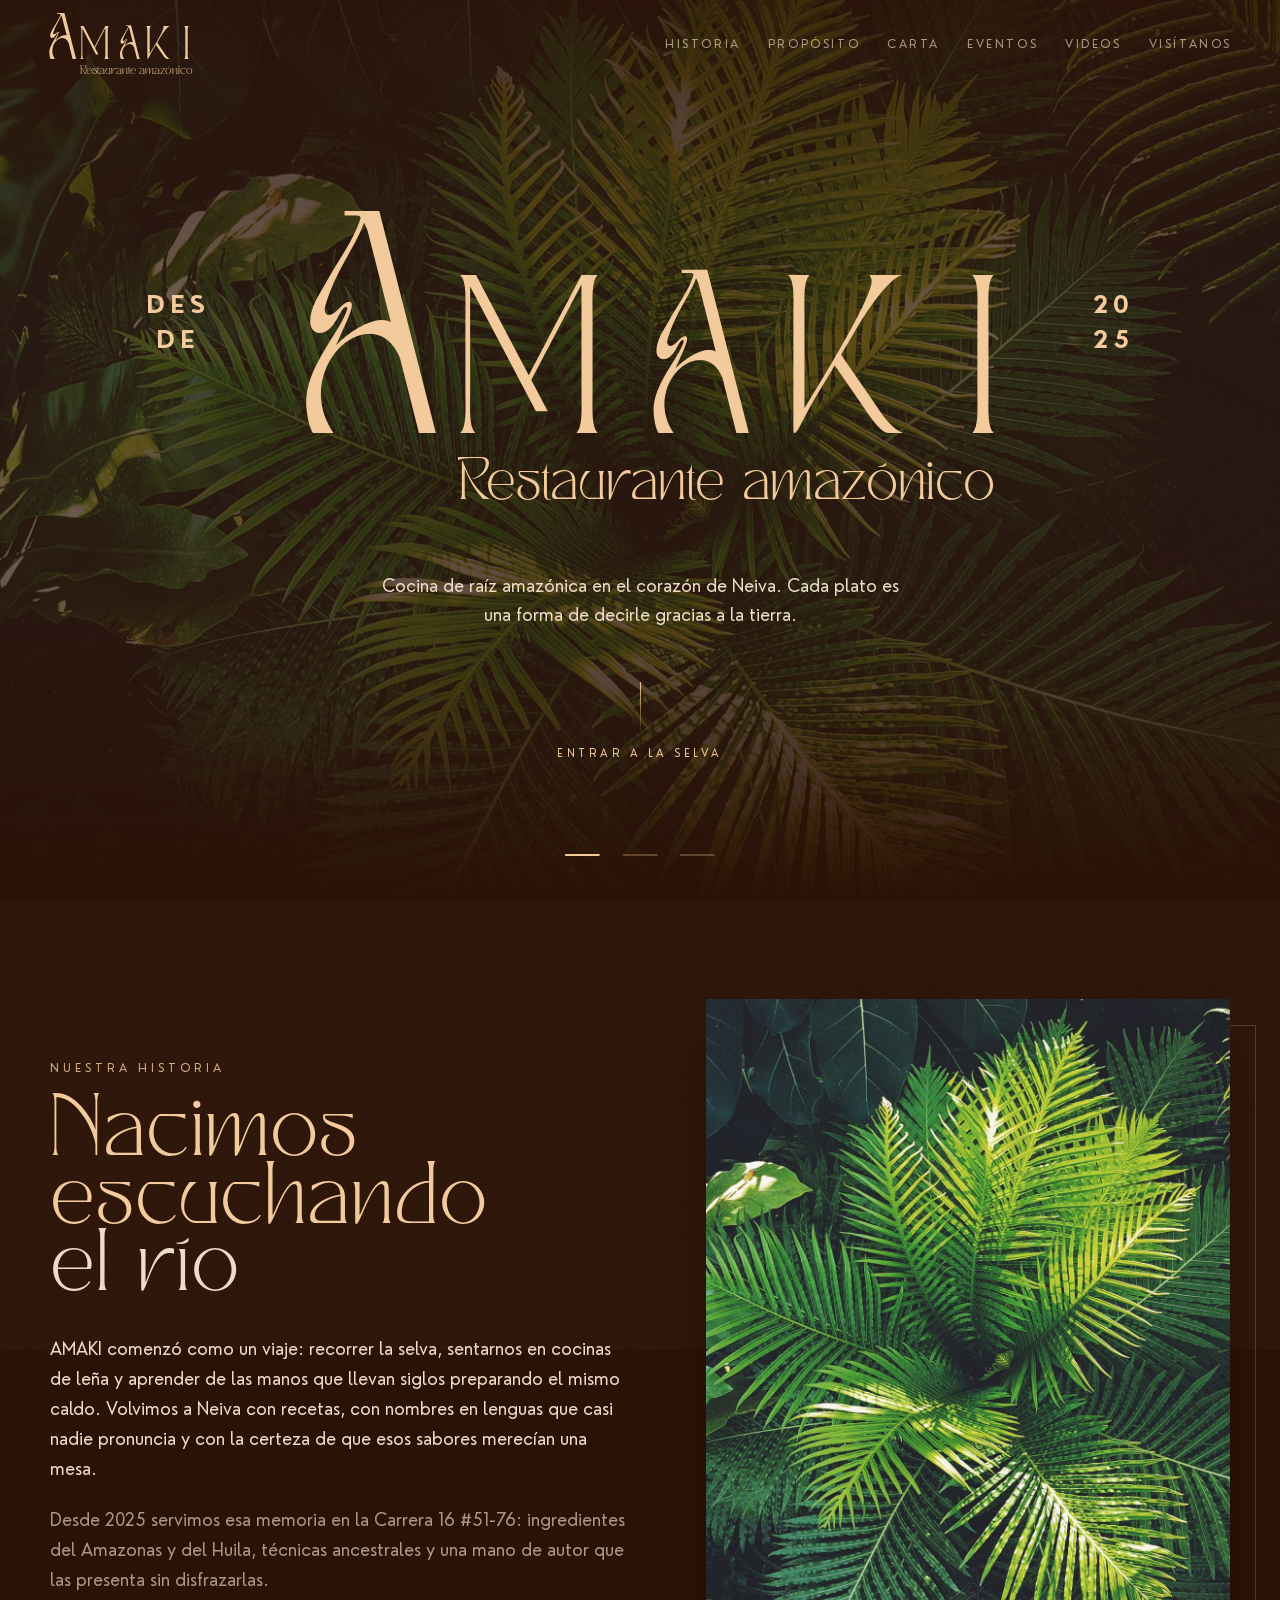
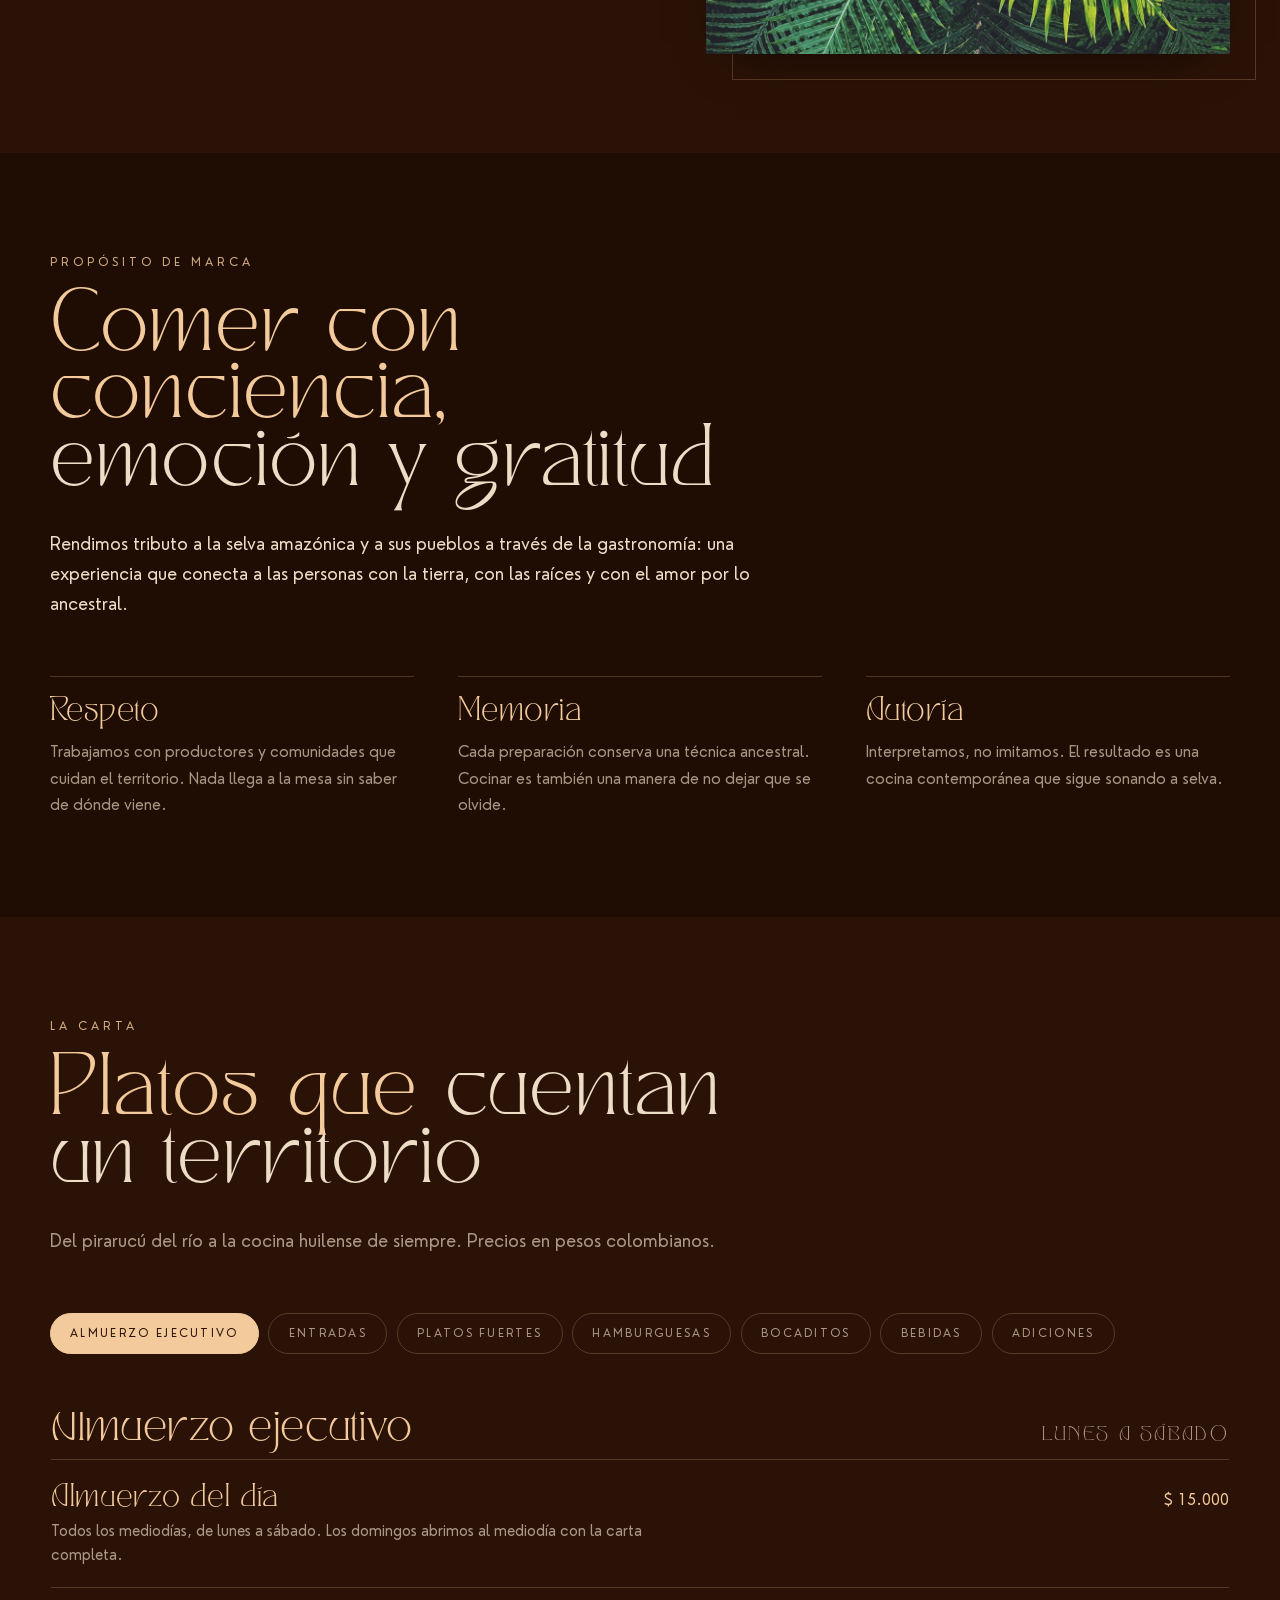
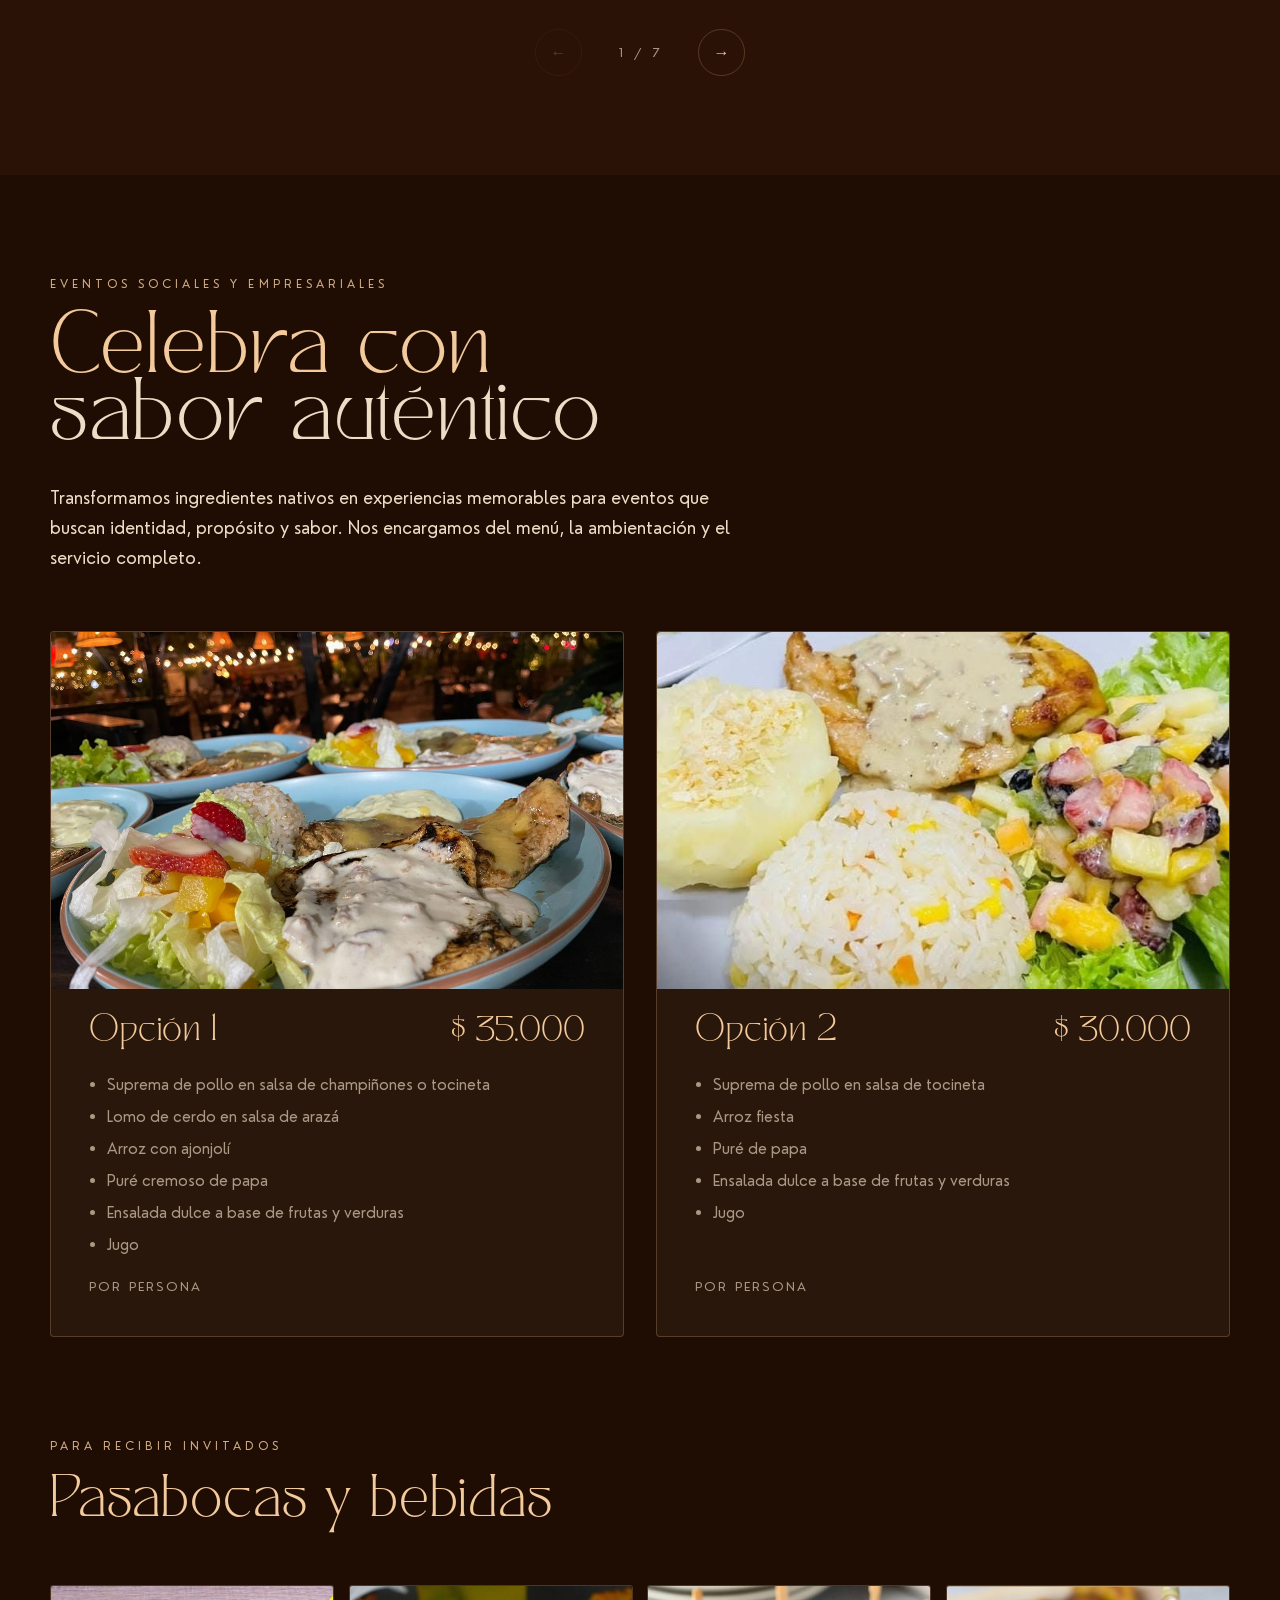
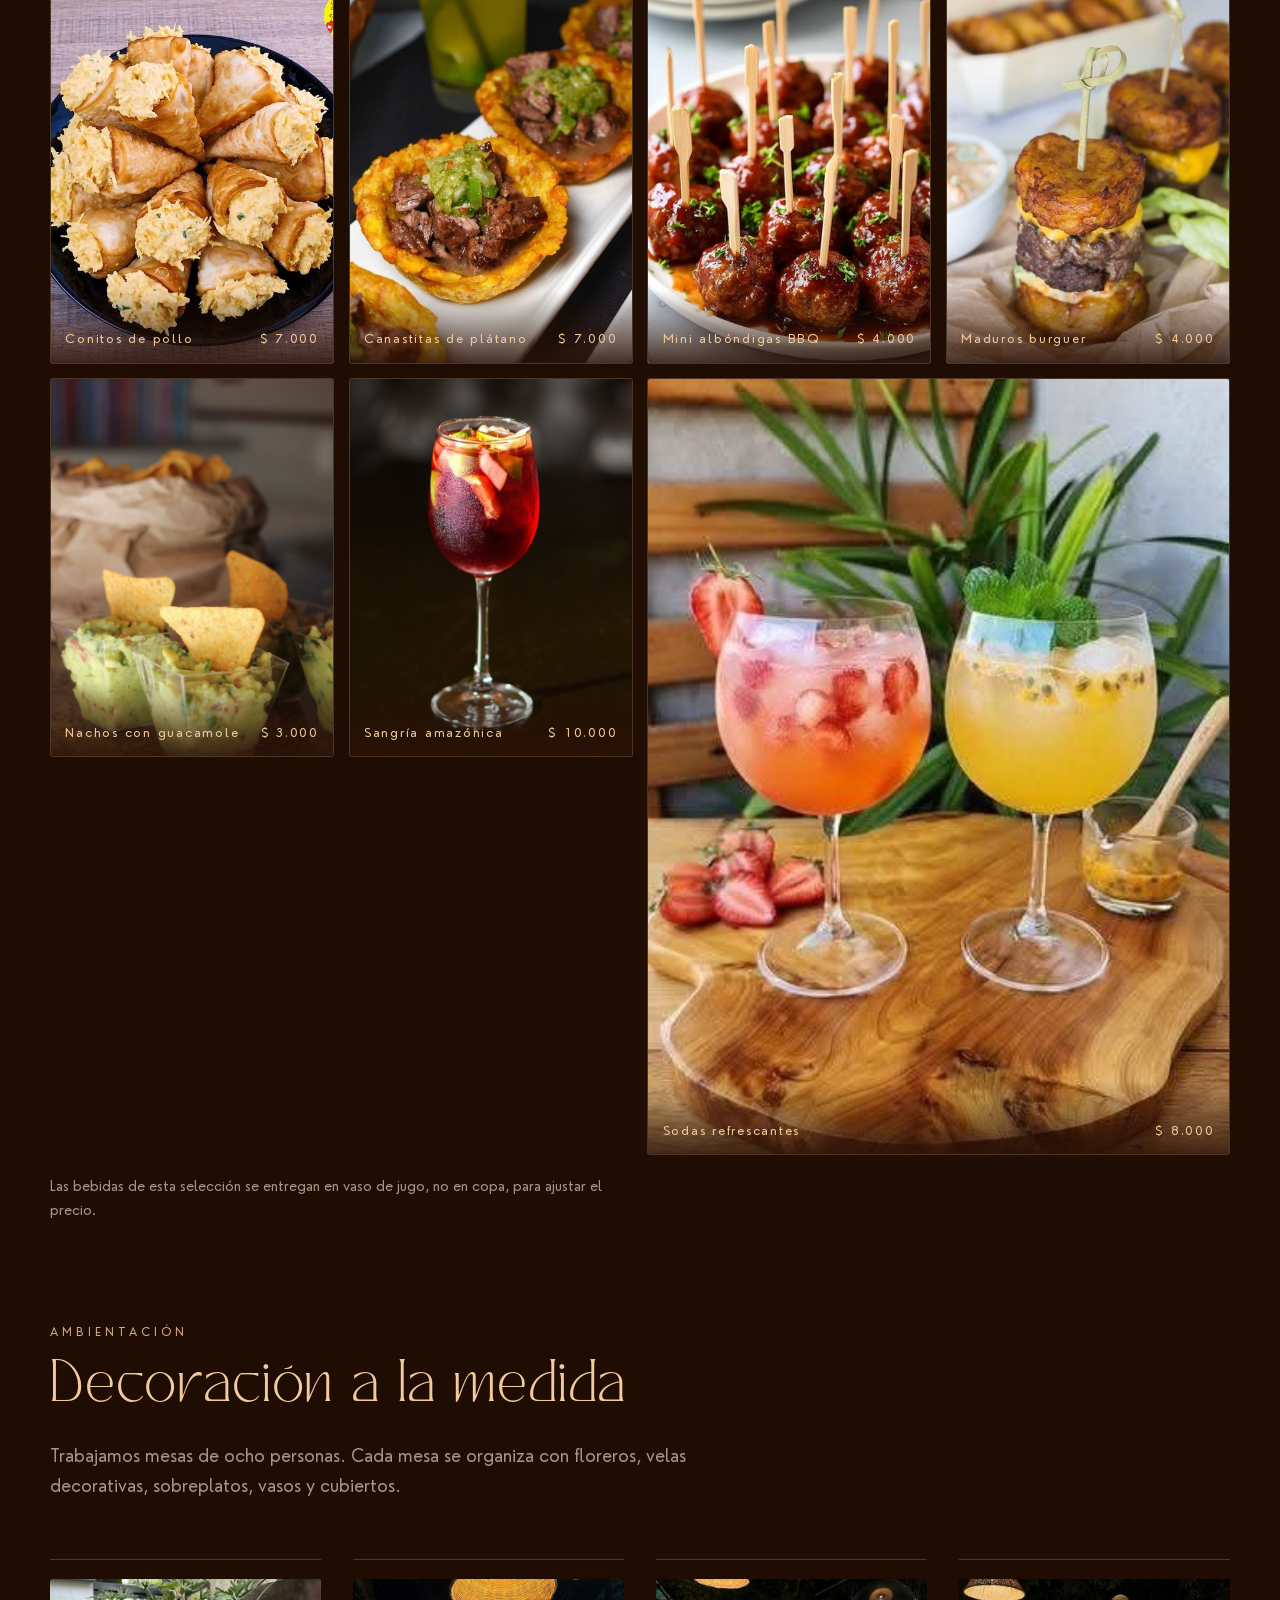
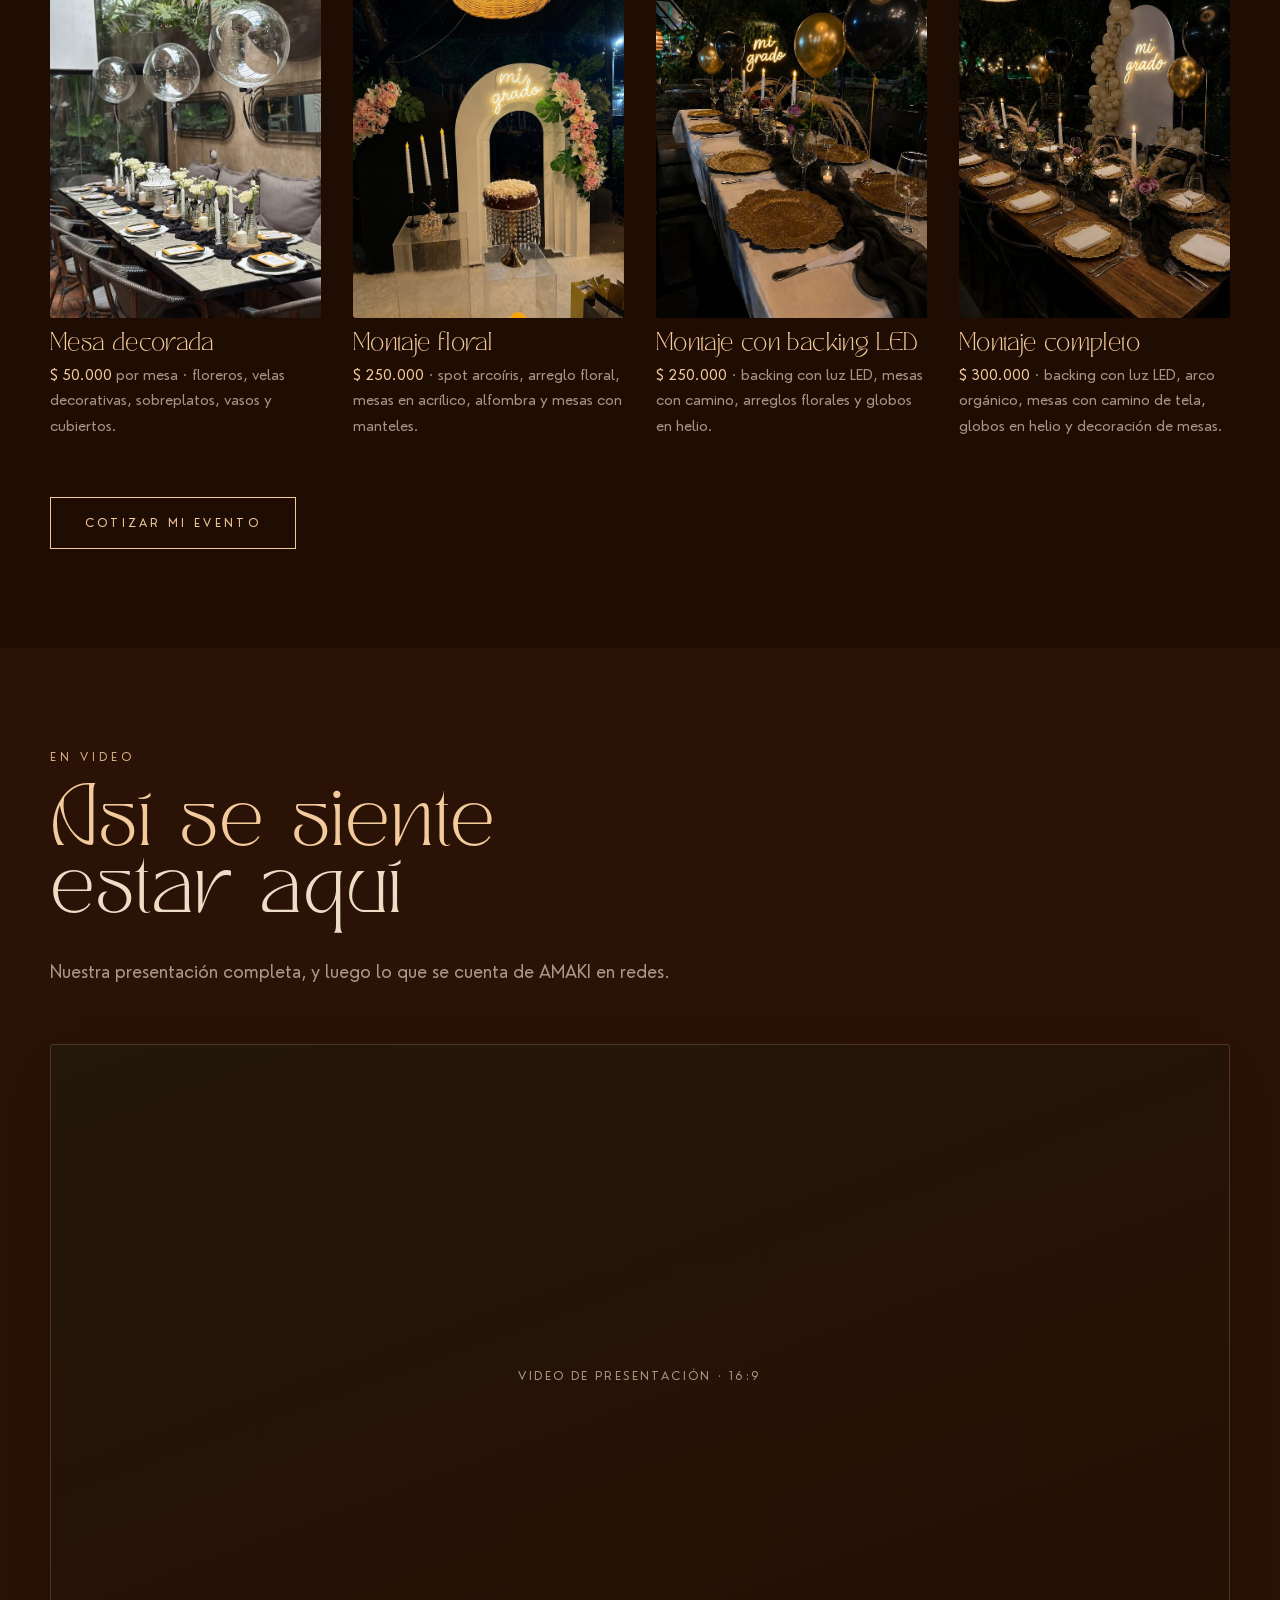
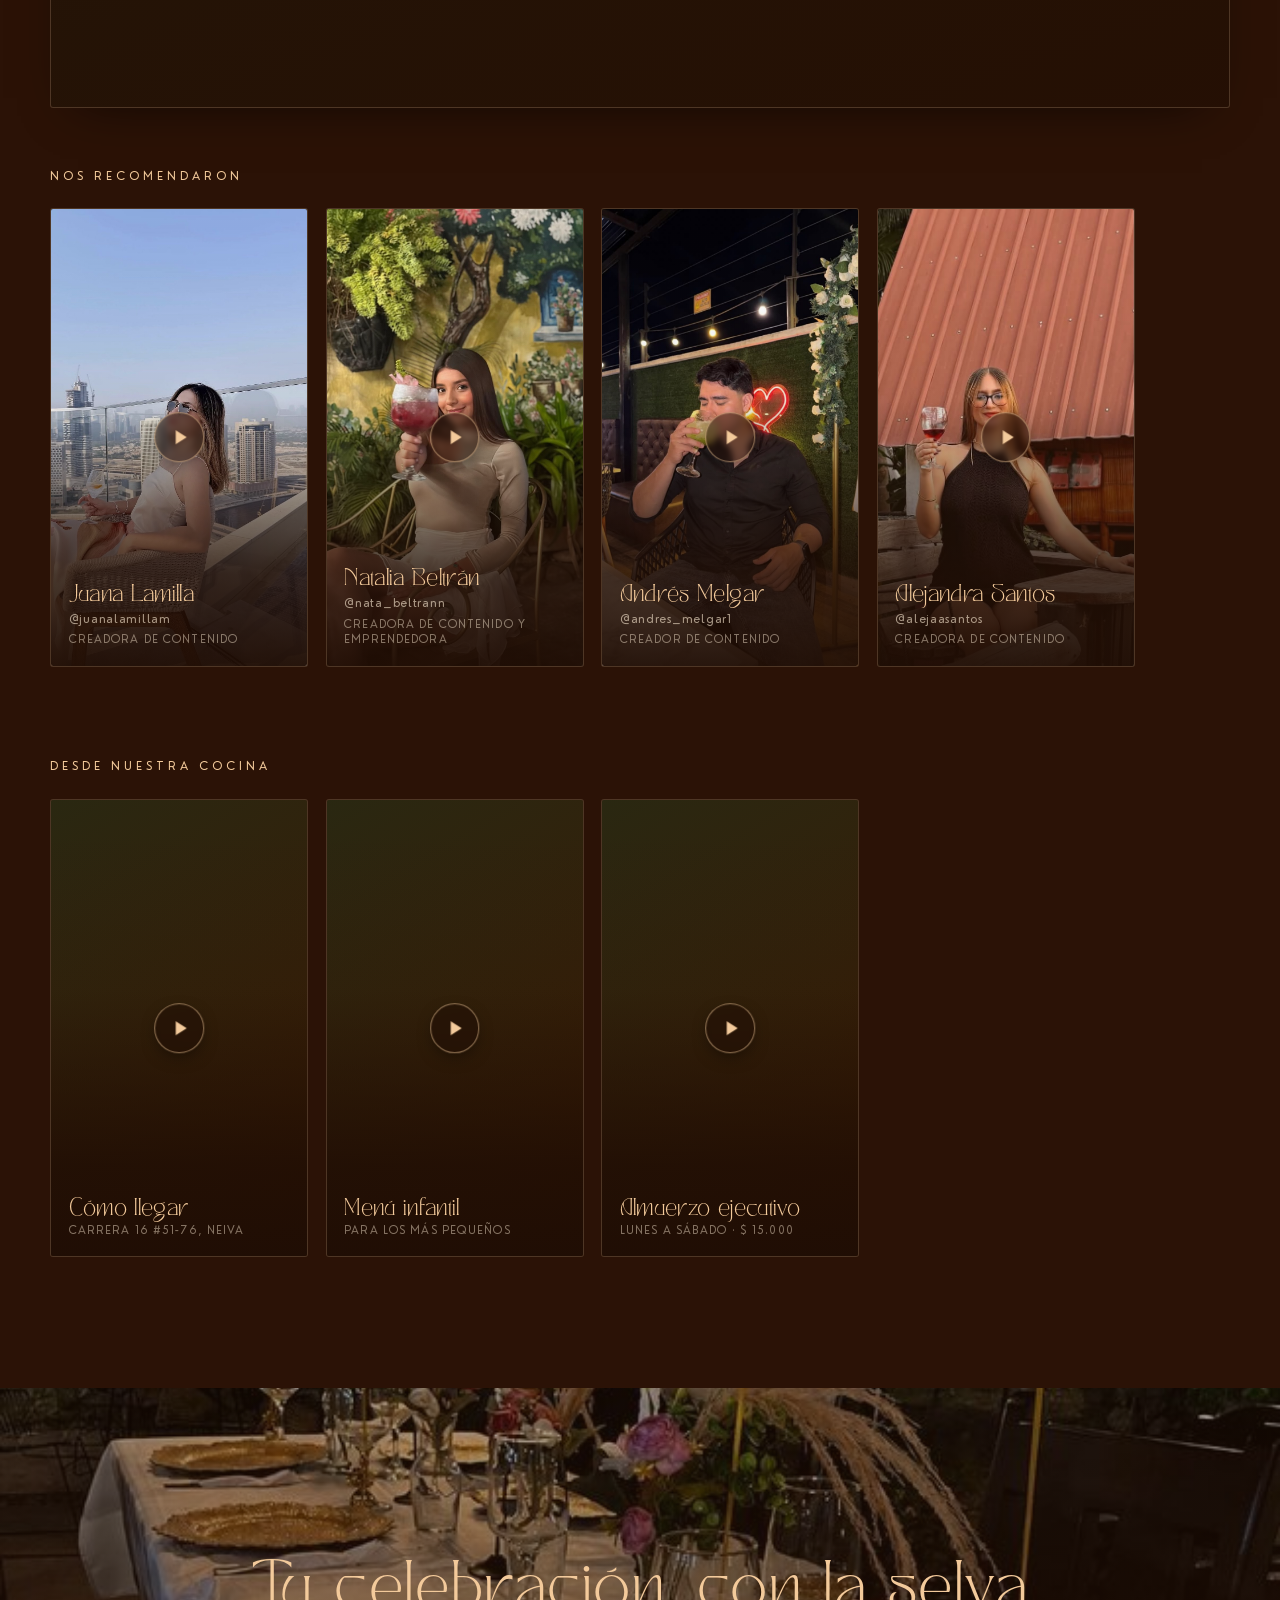
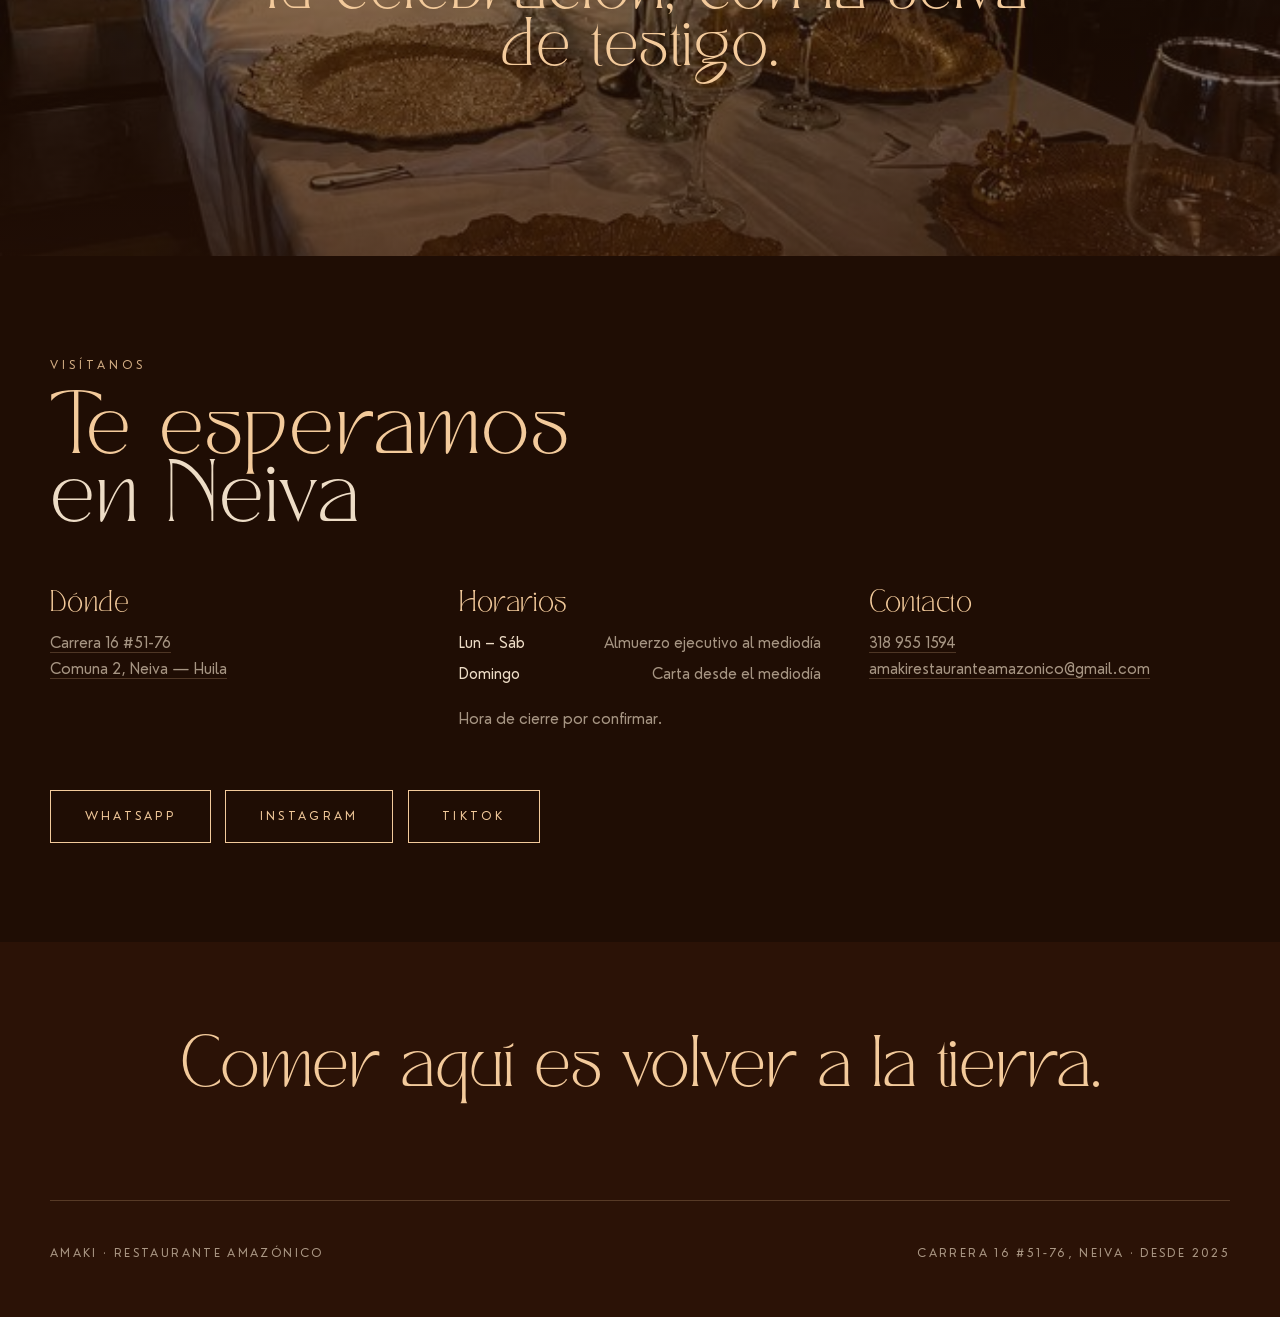
==== commit f5260169: "Agrega a Juana Lamilla como primer reel con su portada; mejora el contraste del boton de reproduccio" ====
--- a/index.html
+++ b/index.html
@@ -552,6 +552,19 @@
          y no se piden datos a Instagram sin que el visitante lo decida. -->
     <div class="reel">
       <article class="clip">
+        <button class="clip__abrir" type="button" data-reel="DPQGTu9DU7d"
+                aria-label="Ver el reel de Juana Lamilla en Instagram">
+          <img class="clip__portada" src="assets/img/reel-juana.jpg"
+               alt="Juana Lamilla" loading="lazy" width="965" height="1715" />
+          <span class="clip__play" aria-hidden="true"></span>
+          <span class="clip__quien">
+            <b>Juana Lamilla</b>
+            <i>@juanalamillam</i>
+            <em>Creadora de contenido</em>
+          </span>
+        </button>
+      </article>
+      <article class="clip">
         <button class="clip__abrir" type="button" data-reel="DQsbDxdCR6s"
                 aria-label="Ver el reel de Natalia Beltrán en Instagram">
           <img class="clip__portada" src="assets/img/reel-natalia.jpg" alt="Natalia Beltrán con un cóctel de AMAKI" loading="lazy" width="1080" height="1920" />
--- a/assets/css/7-media.css
+++ b/assets/css/7-media.css
@@ -97,11 +97,15 @@
     rgba(31,13,4,.82) 80%,
     rgba(31,13,4,.96) 100%);
 }
+/* Fondo oscuro propio: las portadas pueden ser claras u oscuras y el
+   botón tiene que leerse en ambas. */
 .clip__play{
   position:absolute;top:50%;left:50%;translate:-50% -50%;
   width:3.1rem;height:3.1rem;border-radius:50%;
-  border:1px solid var(--linea);background:rgba(243,202,155,.1);
-  backdrop-filter:blur(2px);
+  border:1px solid rgba(243,202,155,.55);
+  background:rgba(31,13,4,.5);
+  backdrop-filter:blur(3px);
+  box-shadow:0 6px 20px -8px rgba(0,0,0,.8);
   transition:background .4s ease,border-color .4s ease,scale .4s cubic-bezier(.2,.8,.2,1);
 }
 .clip__play::after{
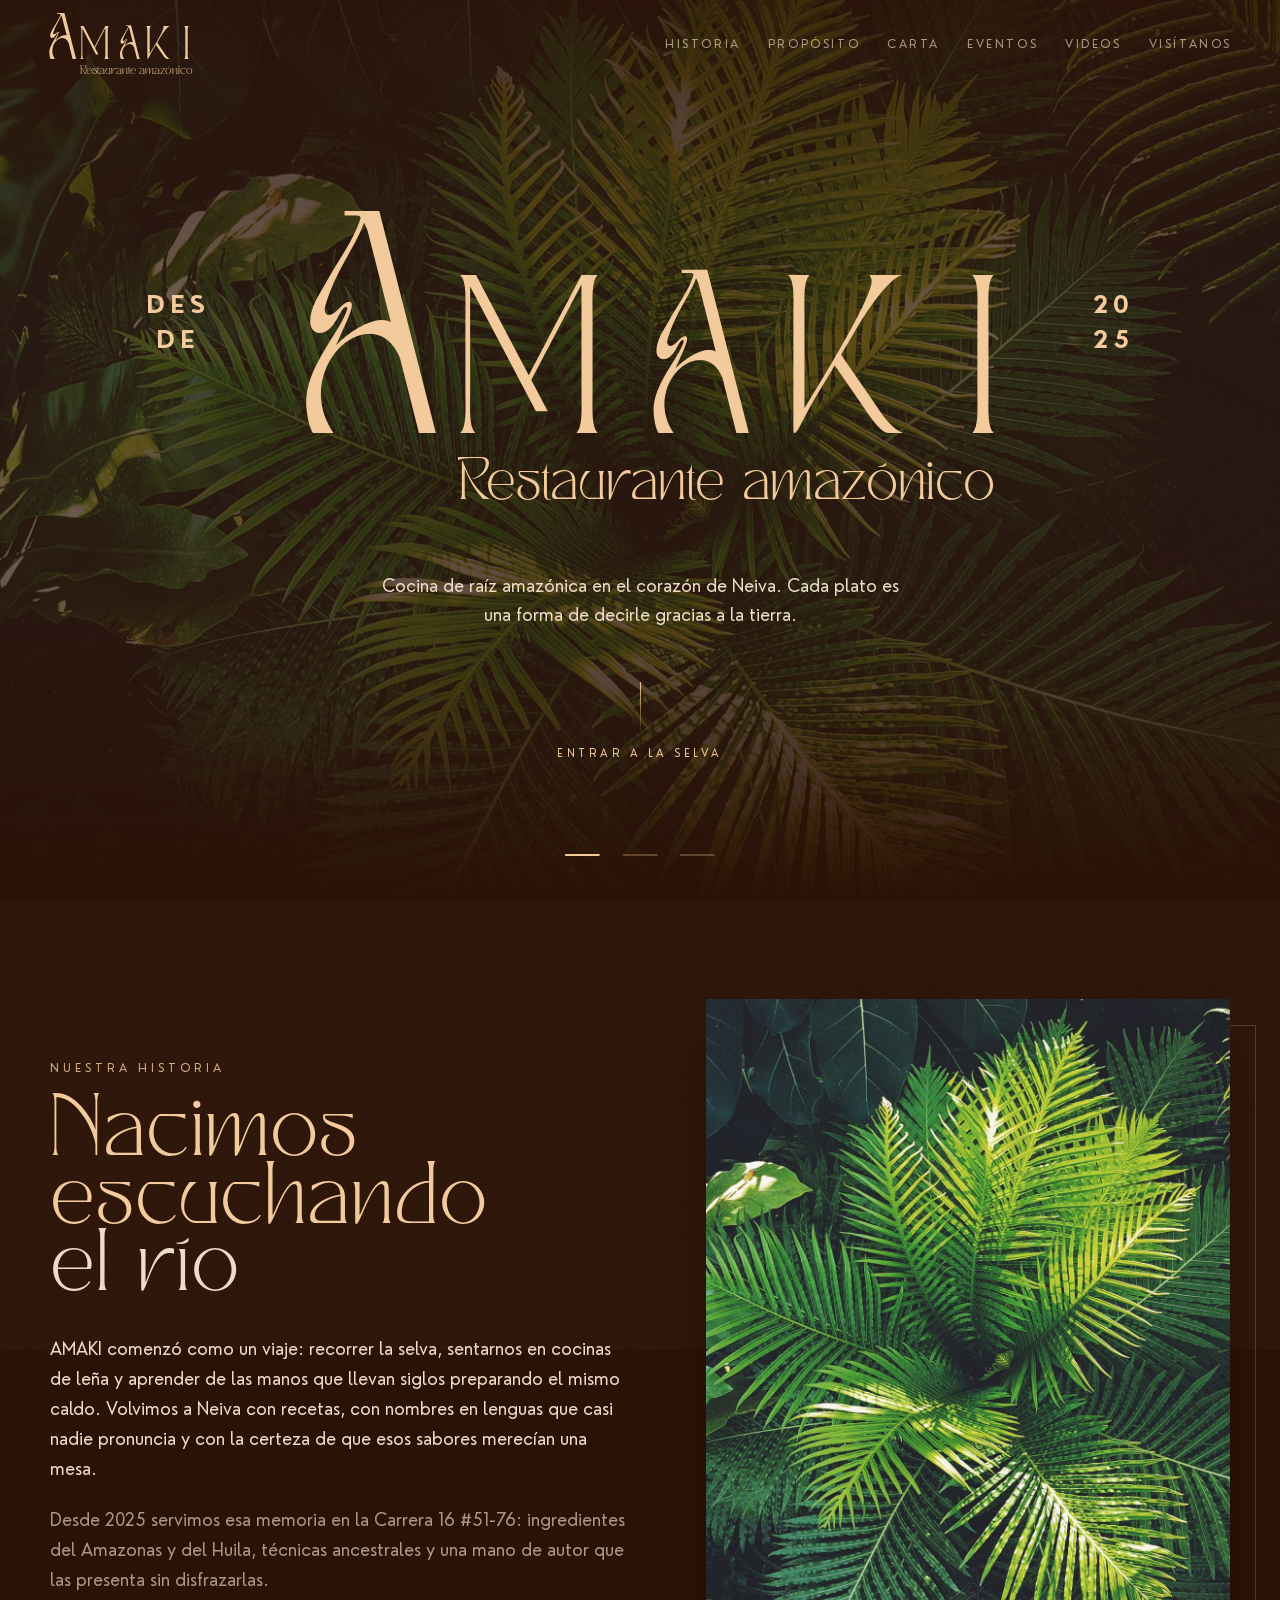
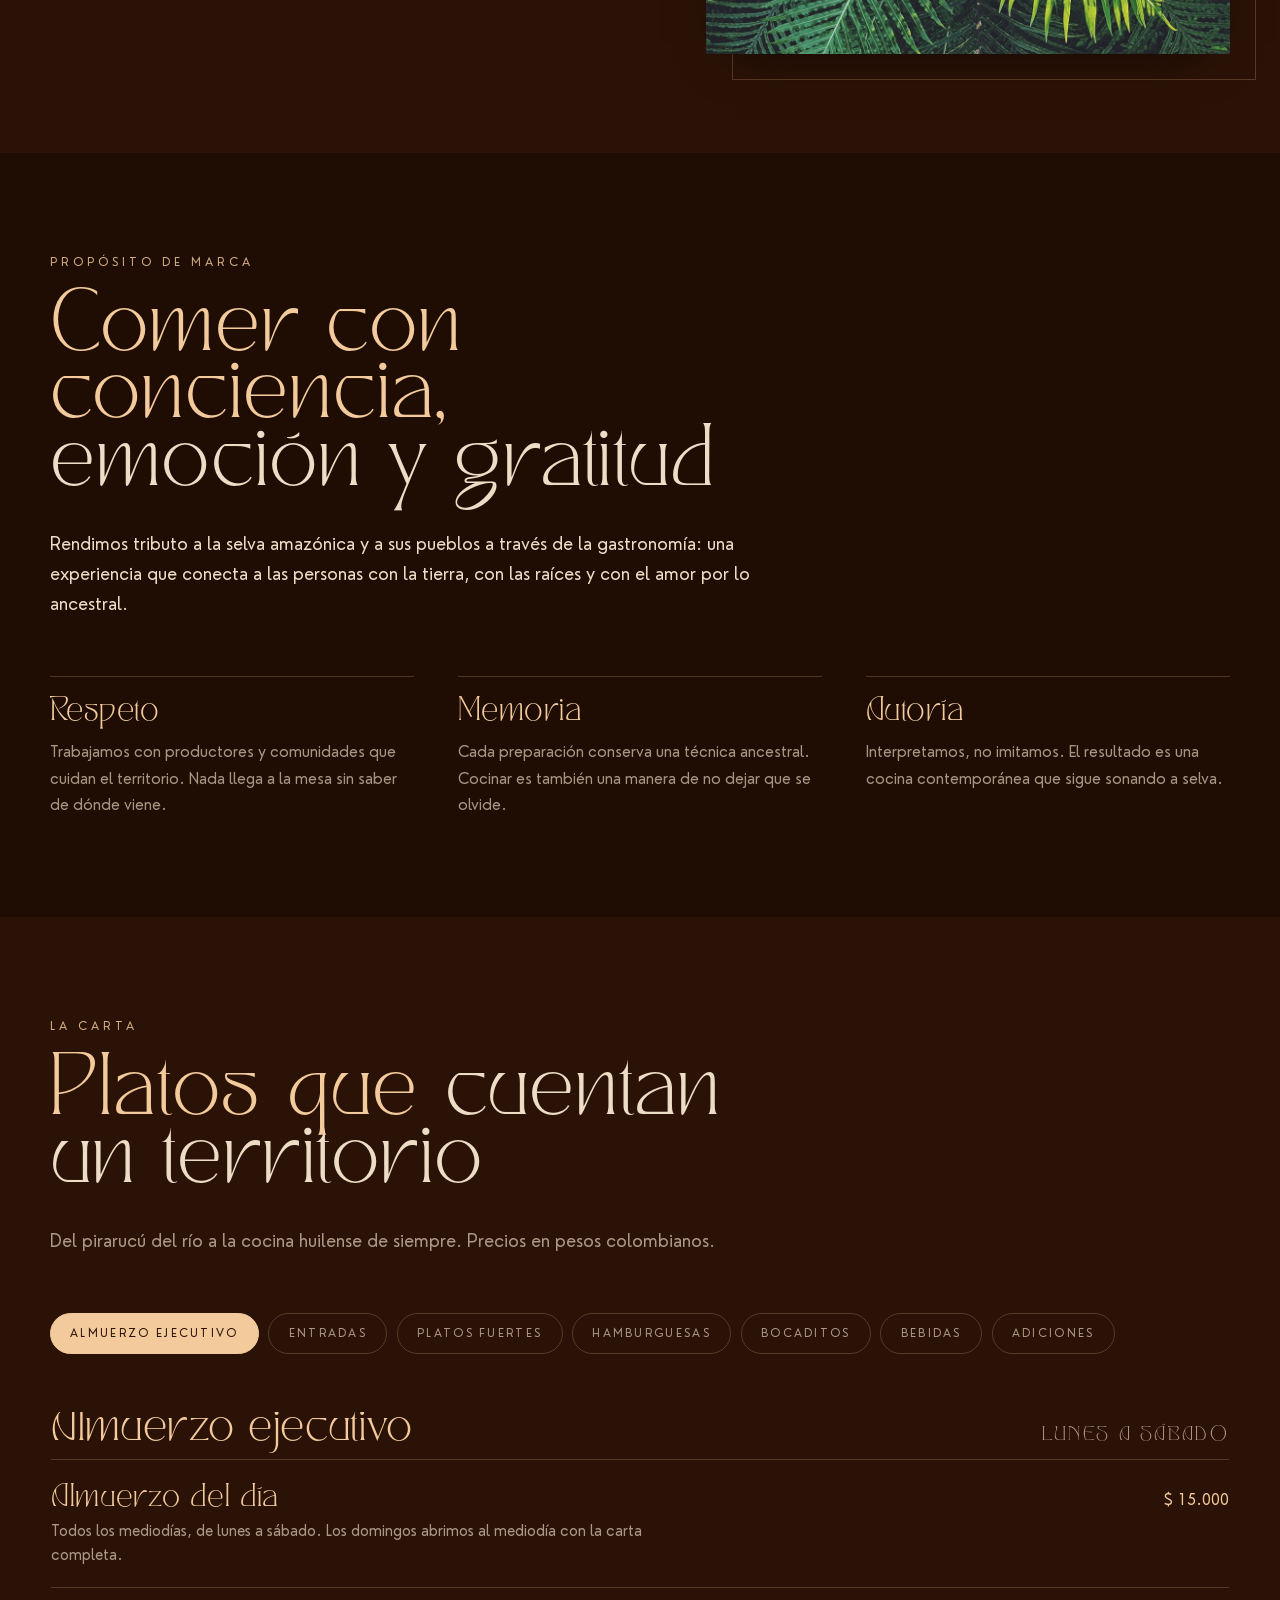
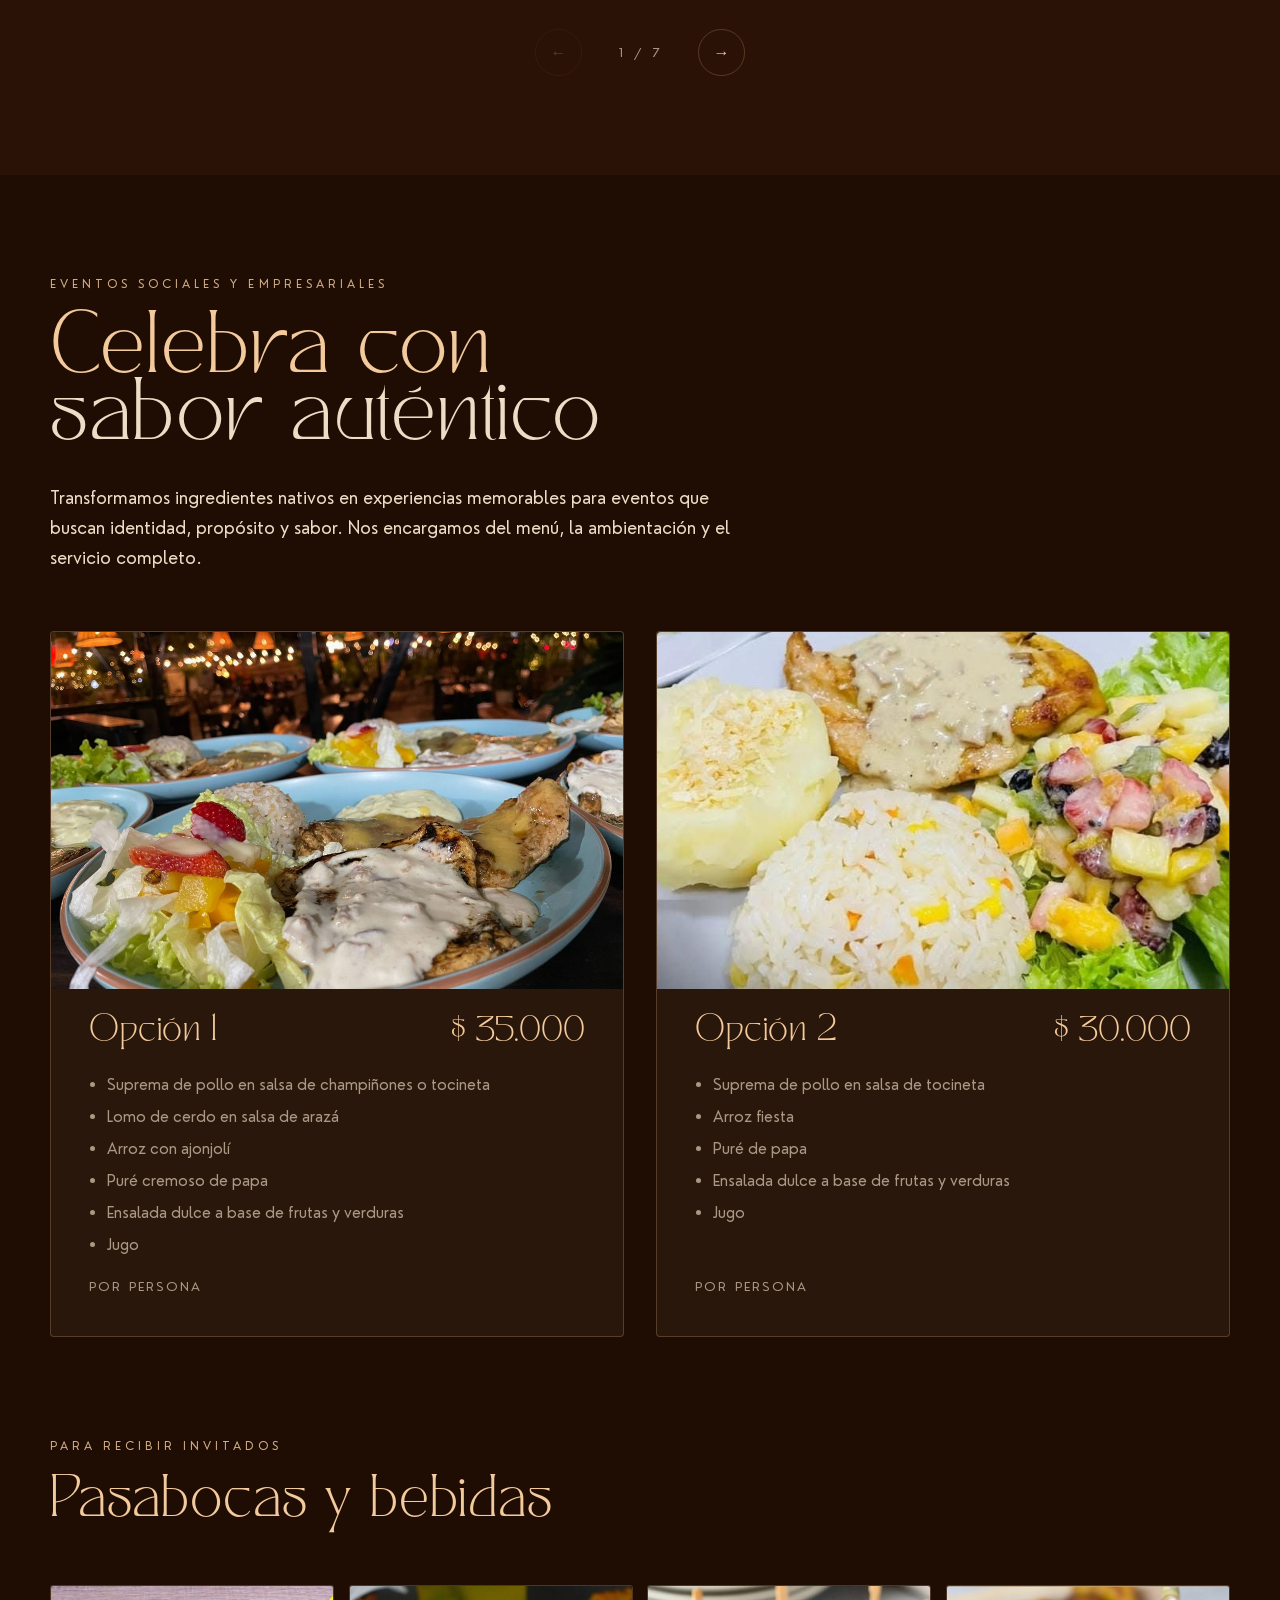
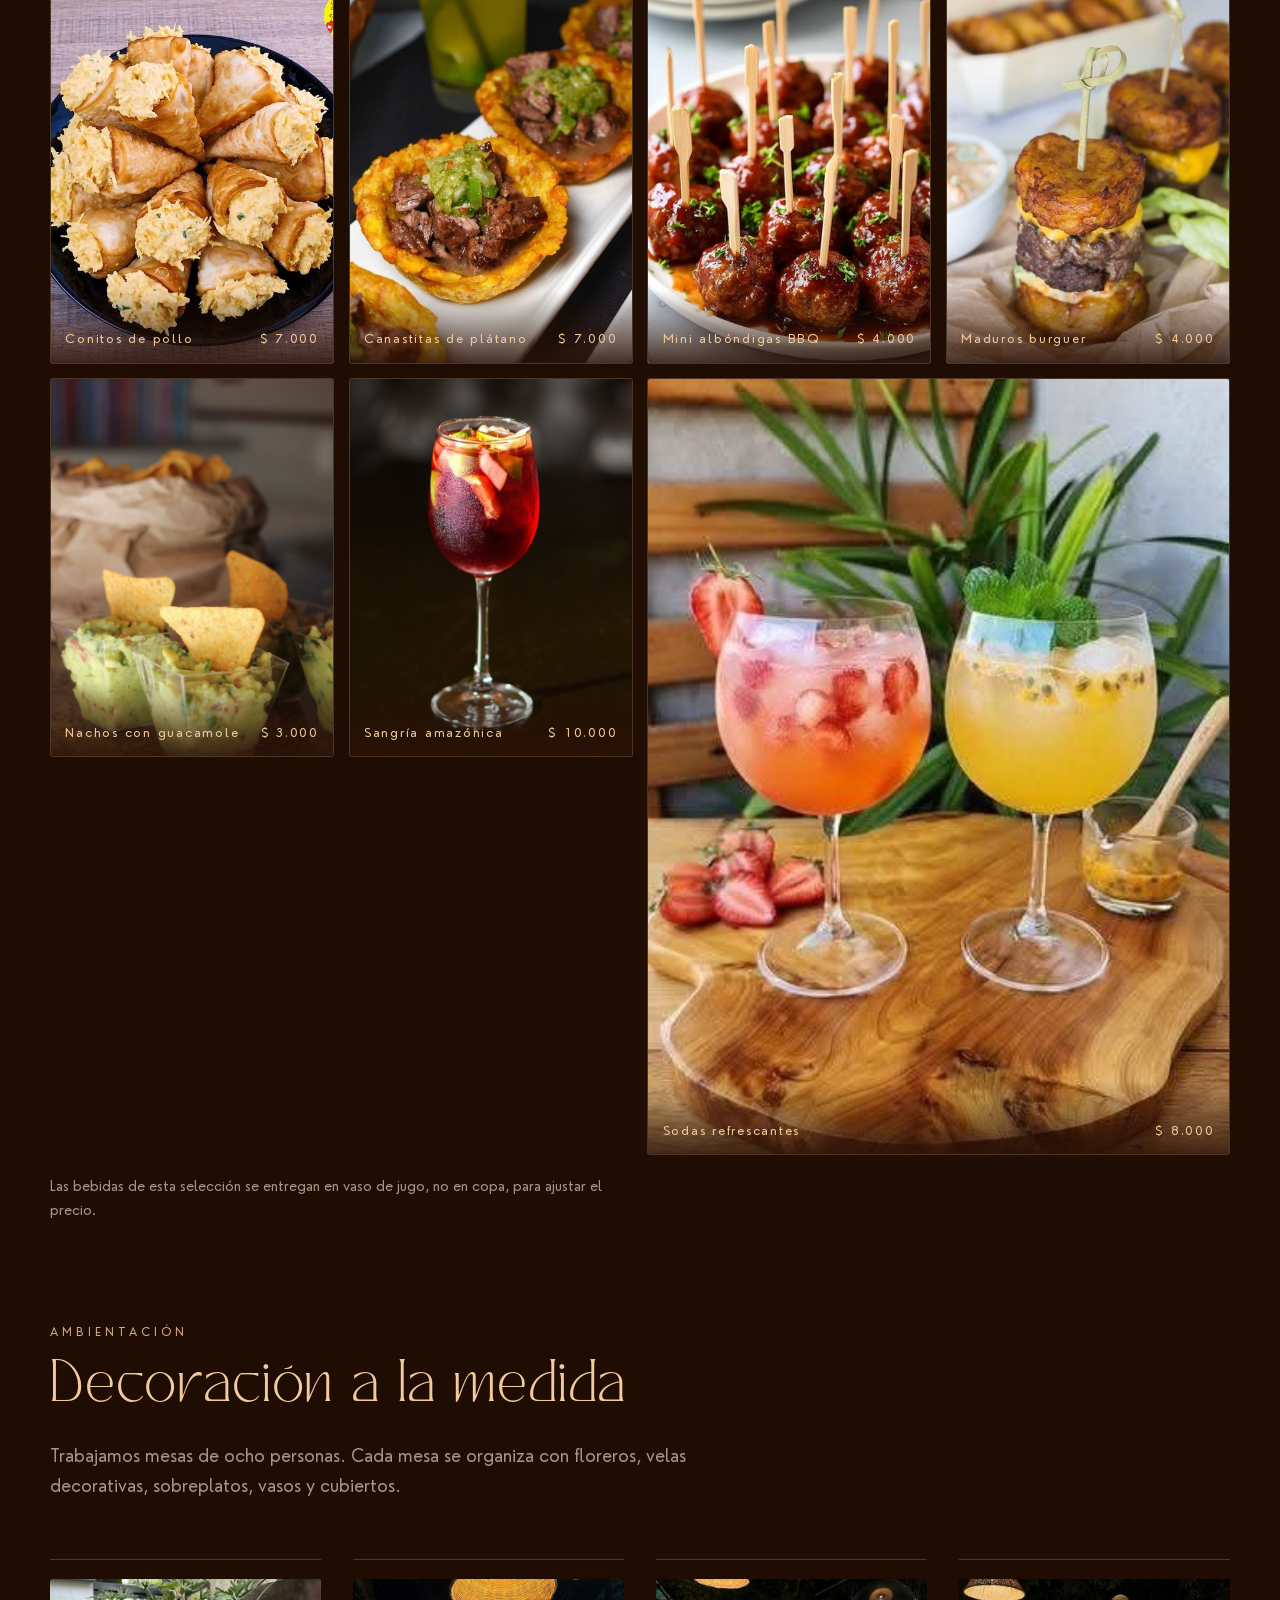
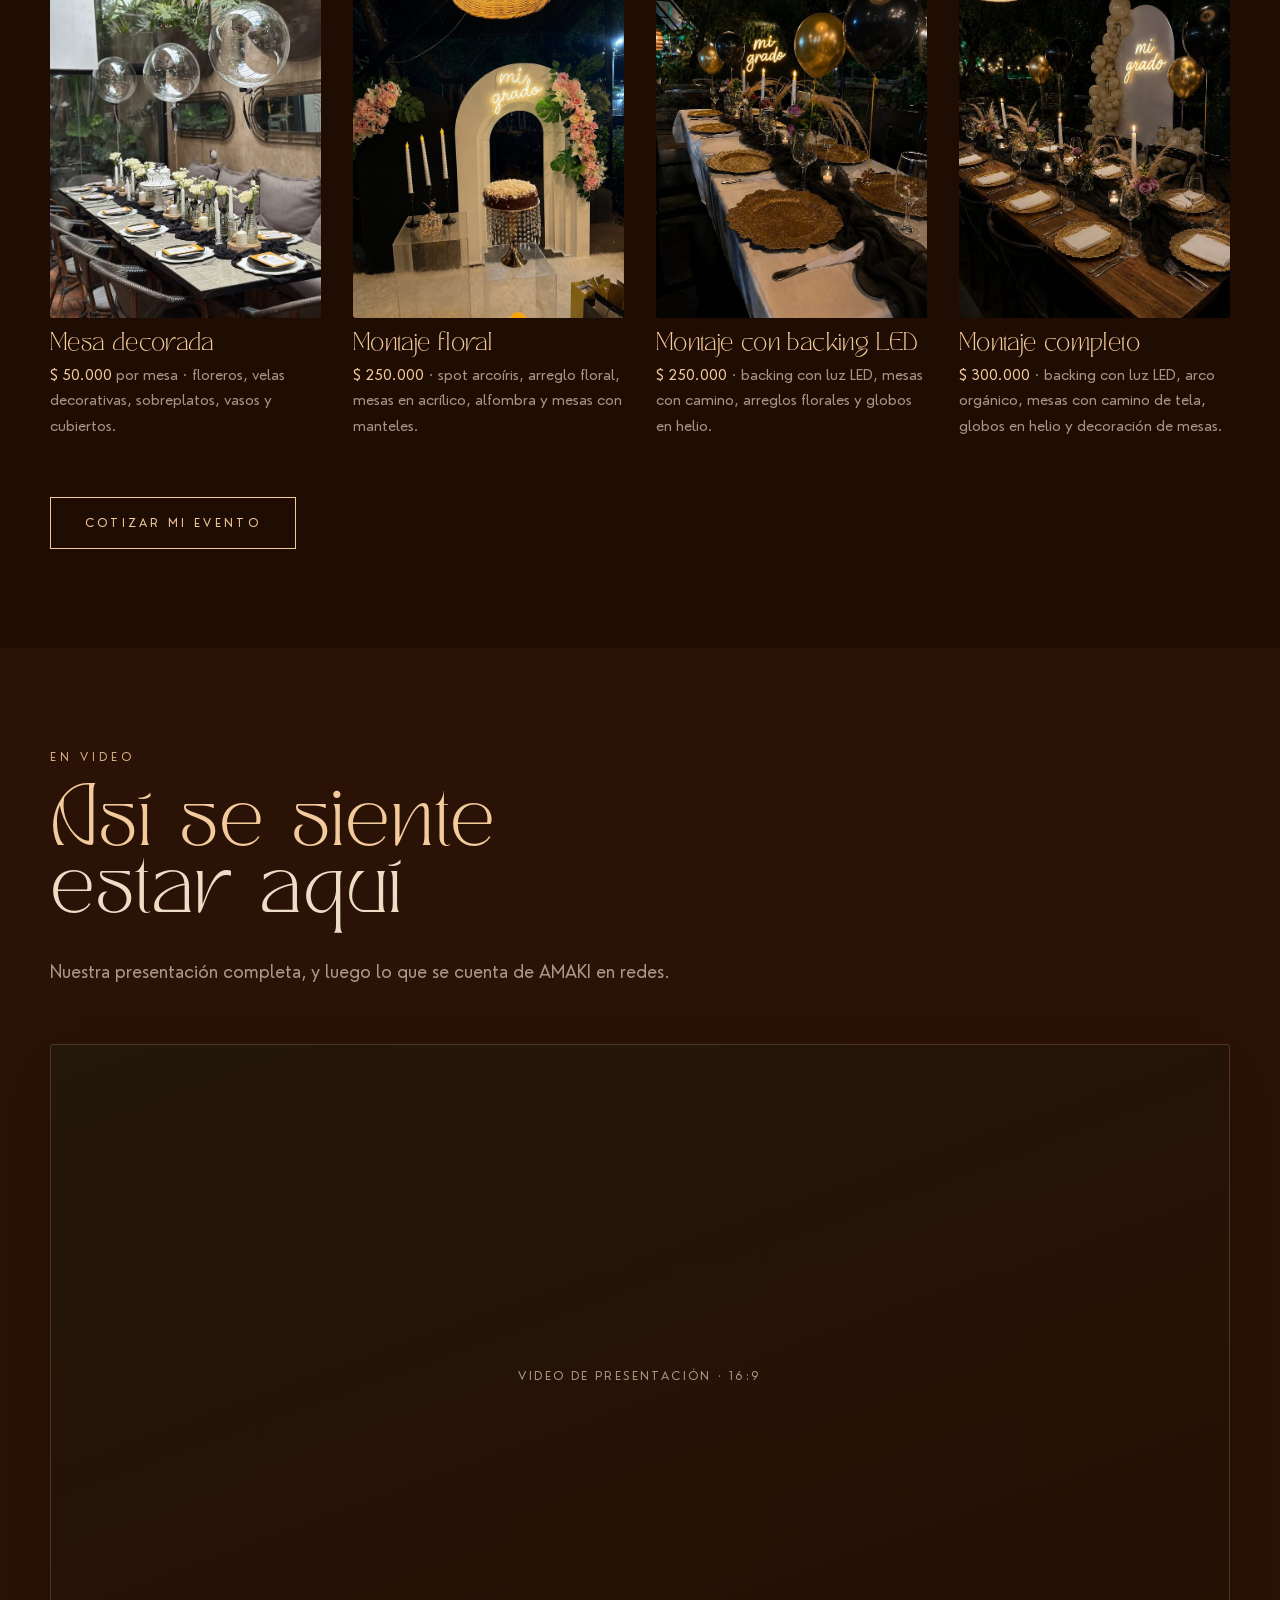
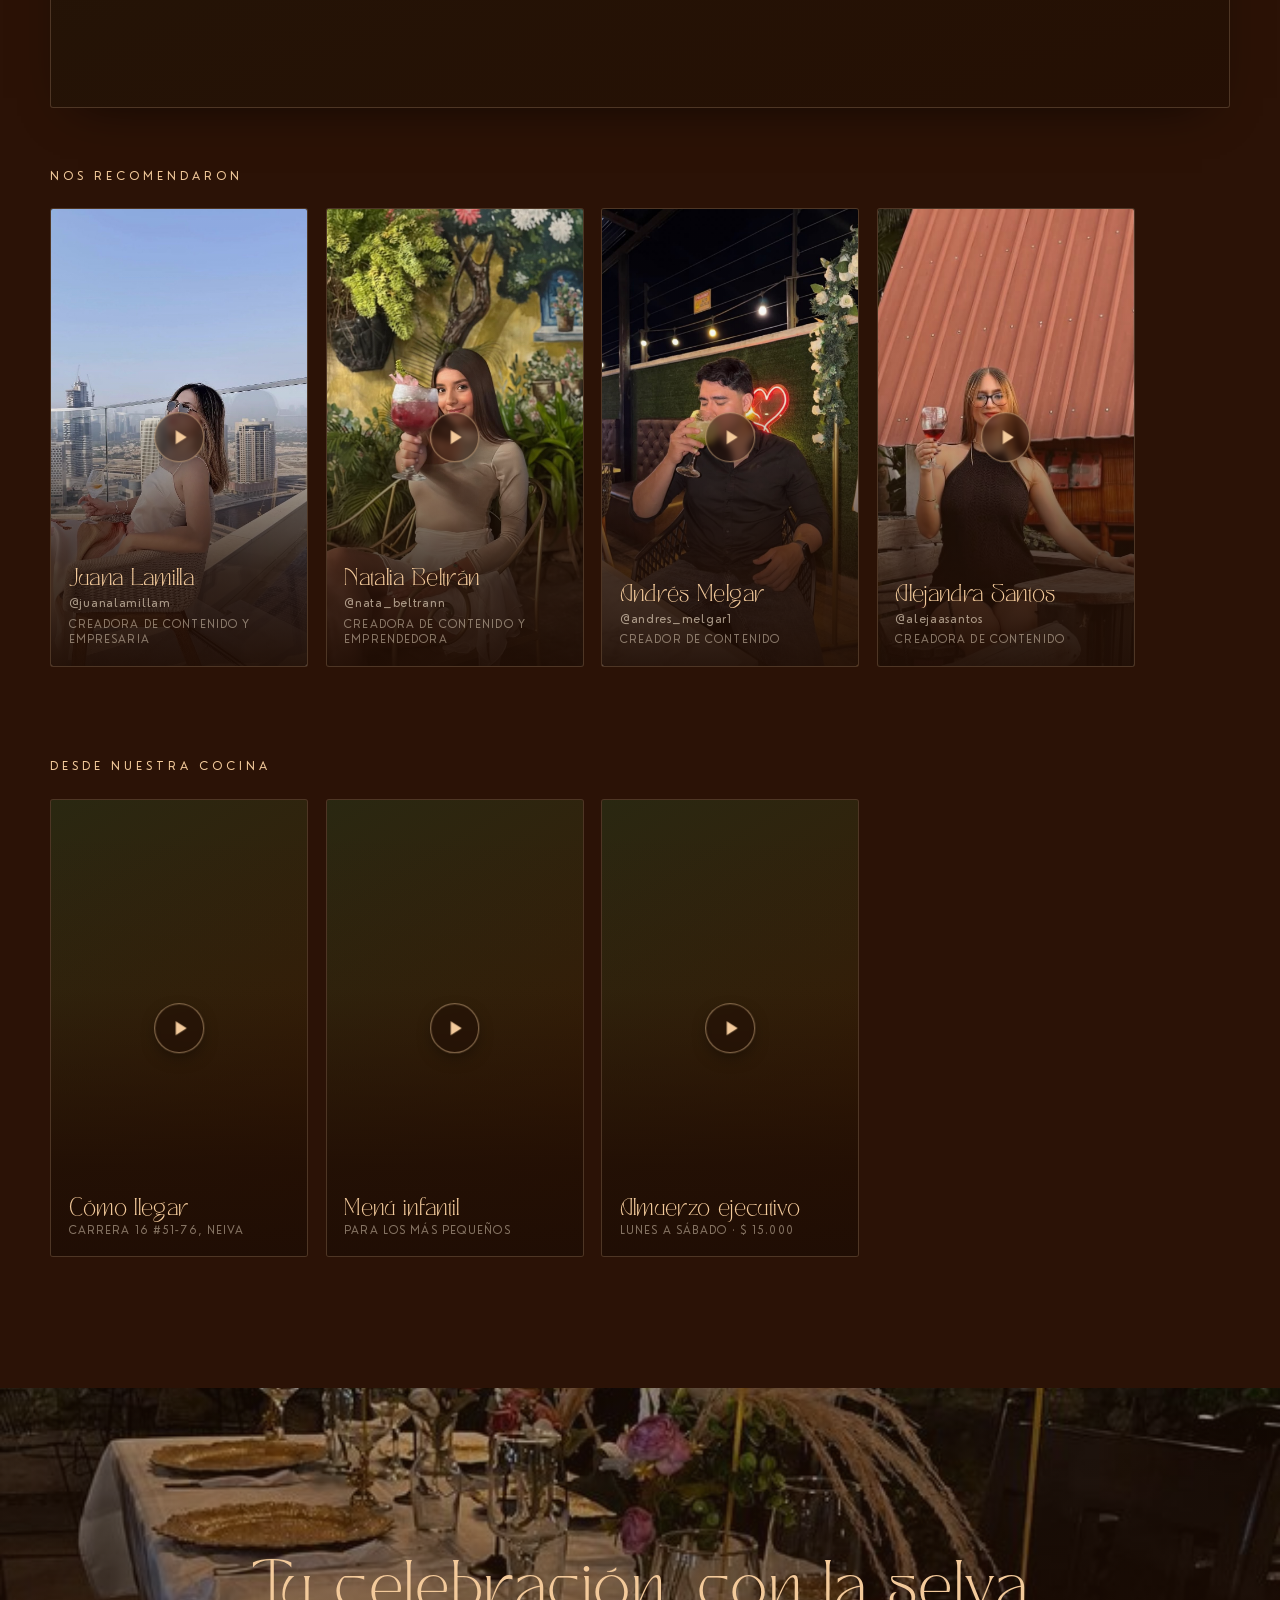
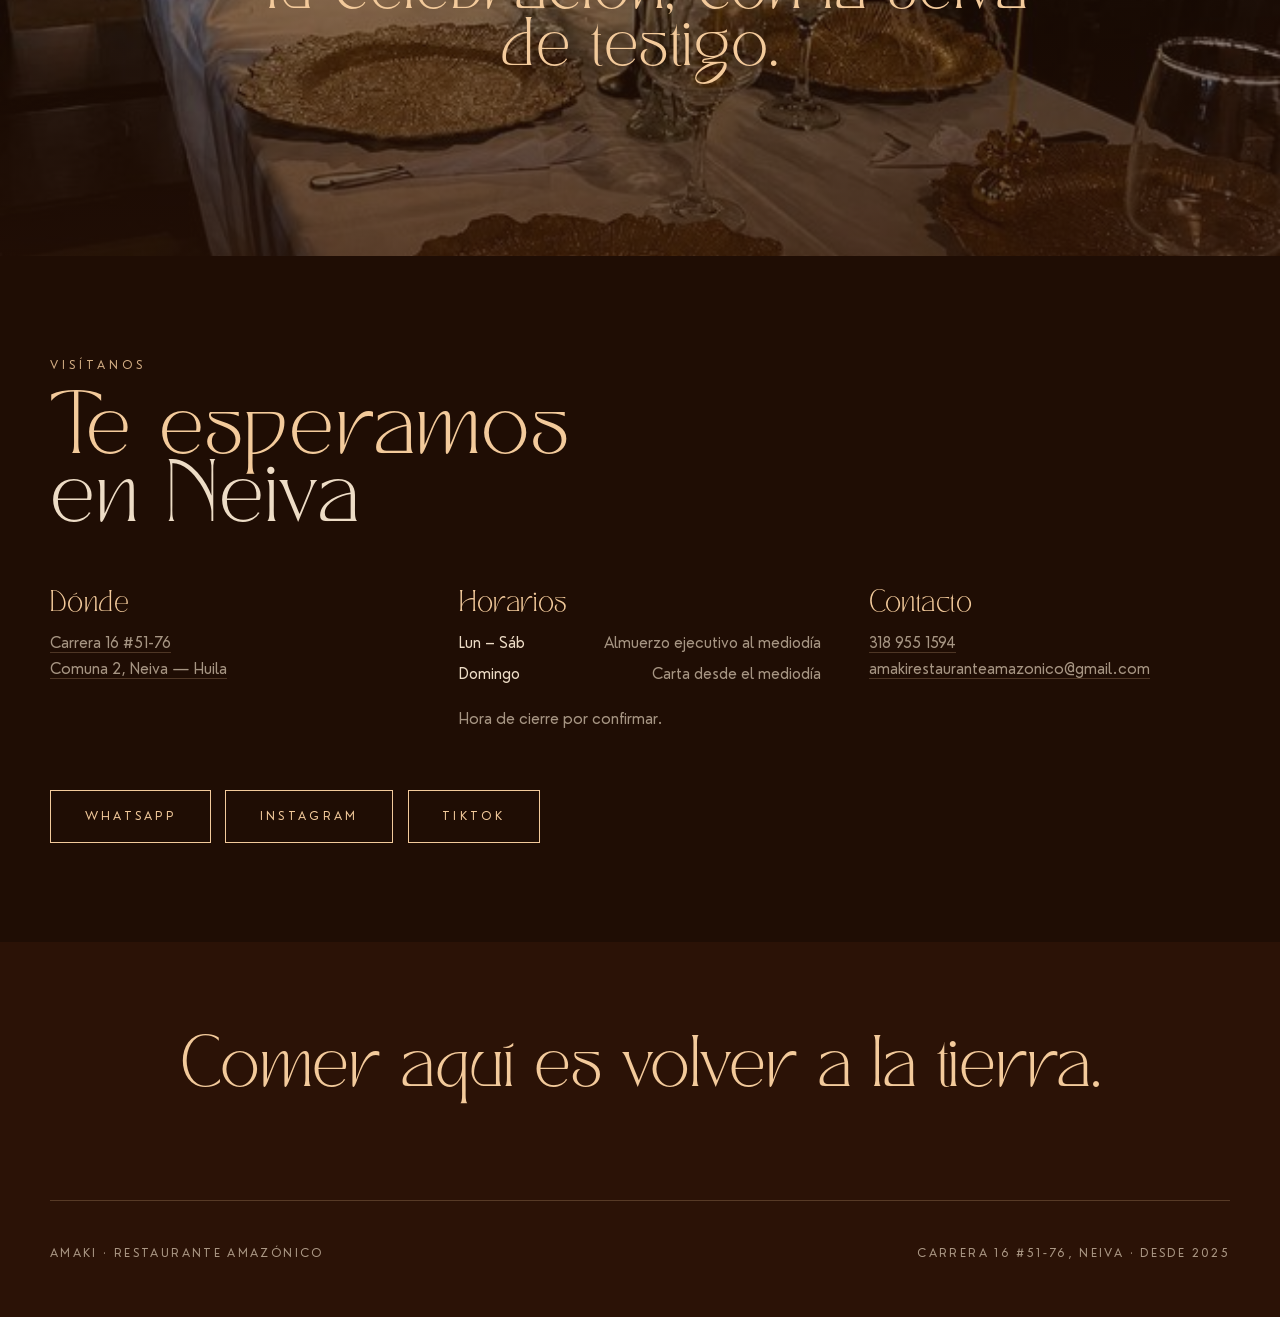
==== commit bf0f3637: "Actualiza la descripcion de Juana Lamilla" ====
--- a/index.html
+++ b/index.html
@@ -560,7 +560,7 @@
           <span class="clip__quien">
             <b>Juana Lamilla</b>
             <i>@juanalamillam</i>
-            <em>Creadora de contenido</em>
+            <em>Creadora de contenido y empresaria</em>
           </span>
         </button>
       </article>
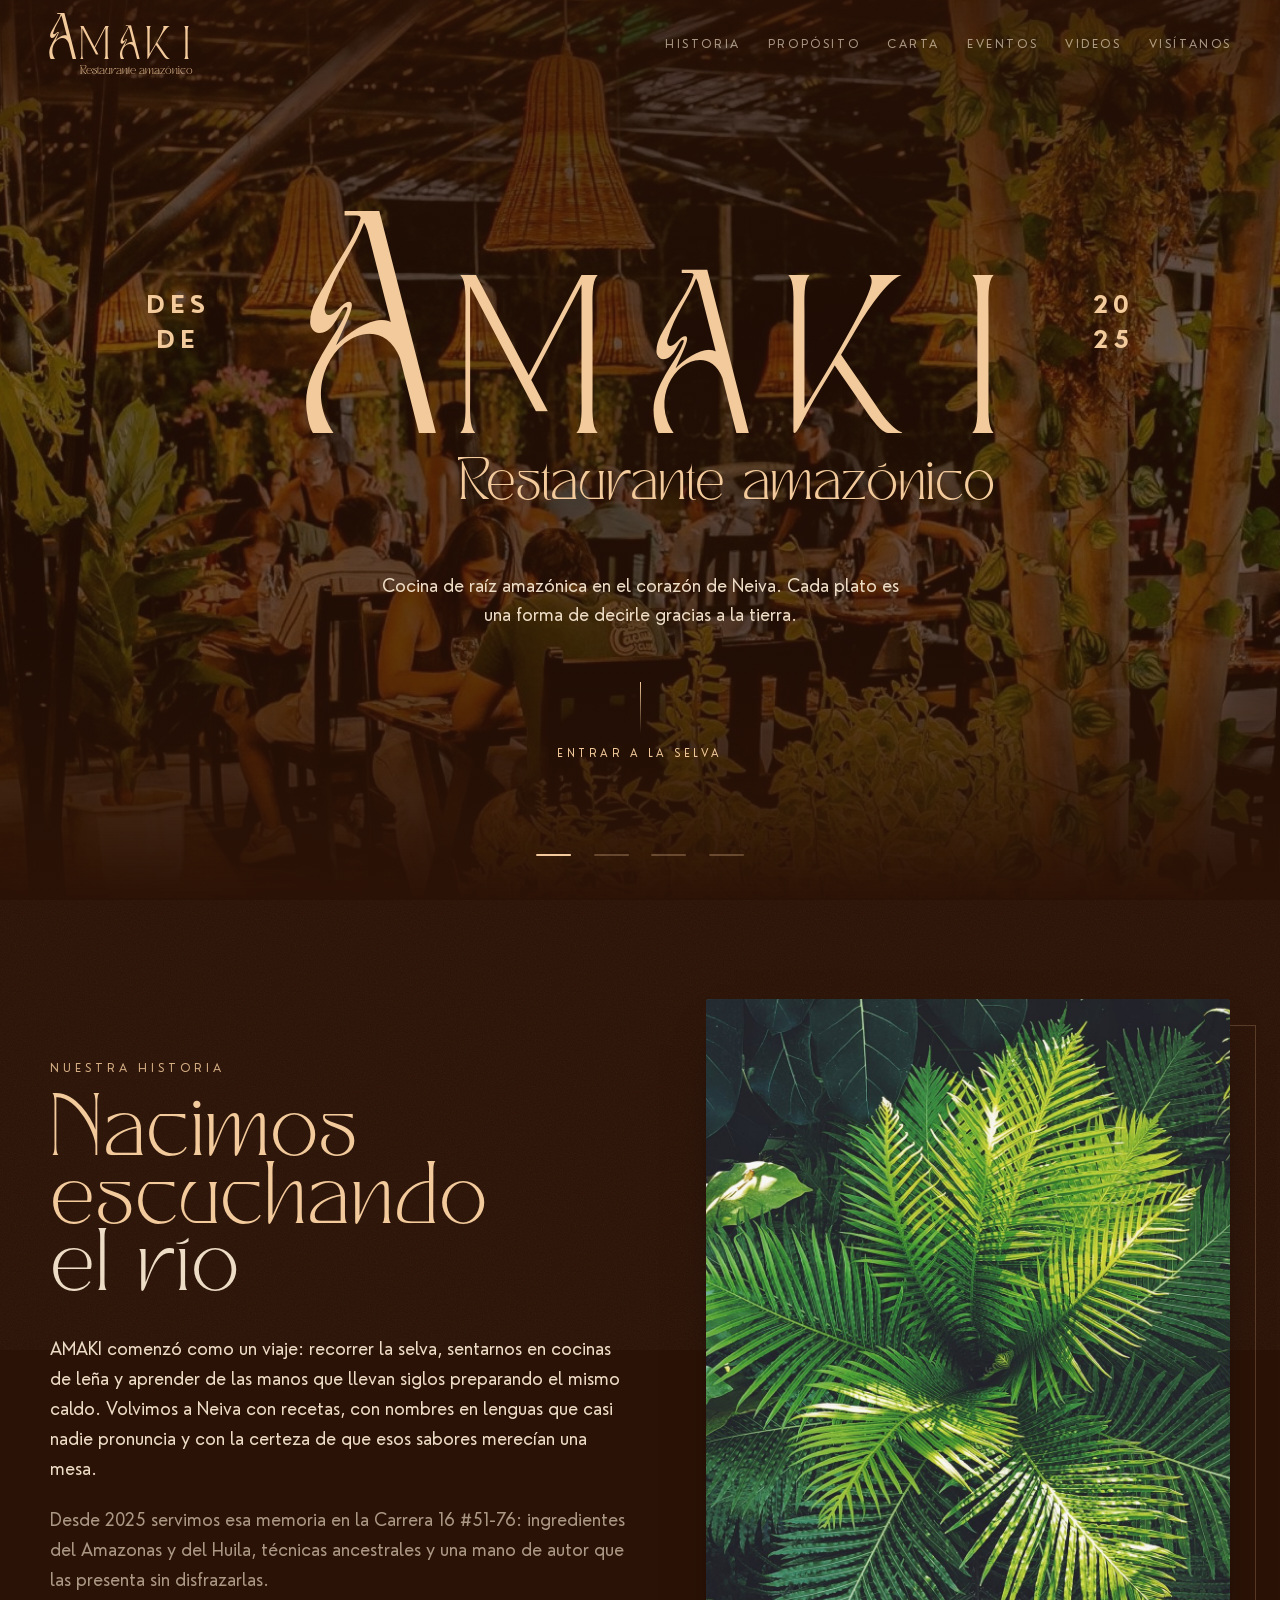
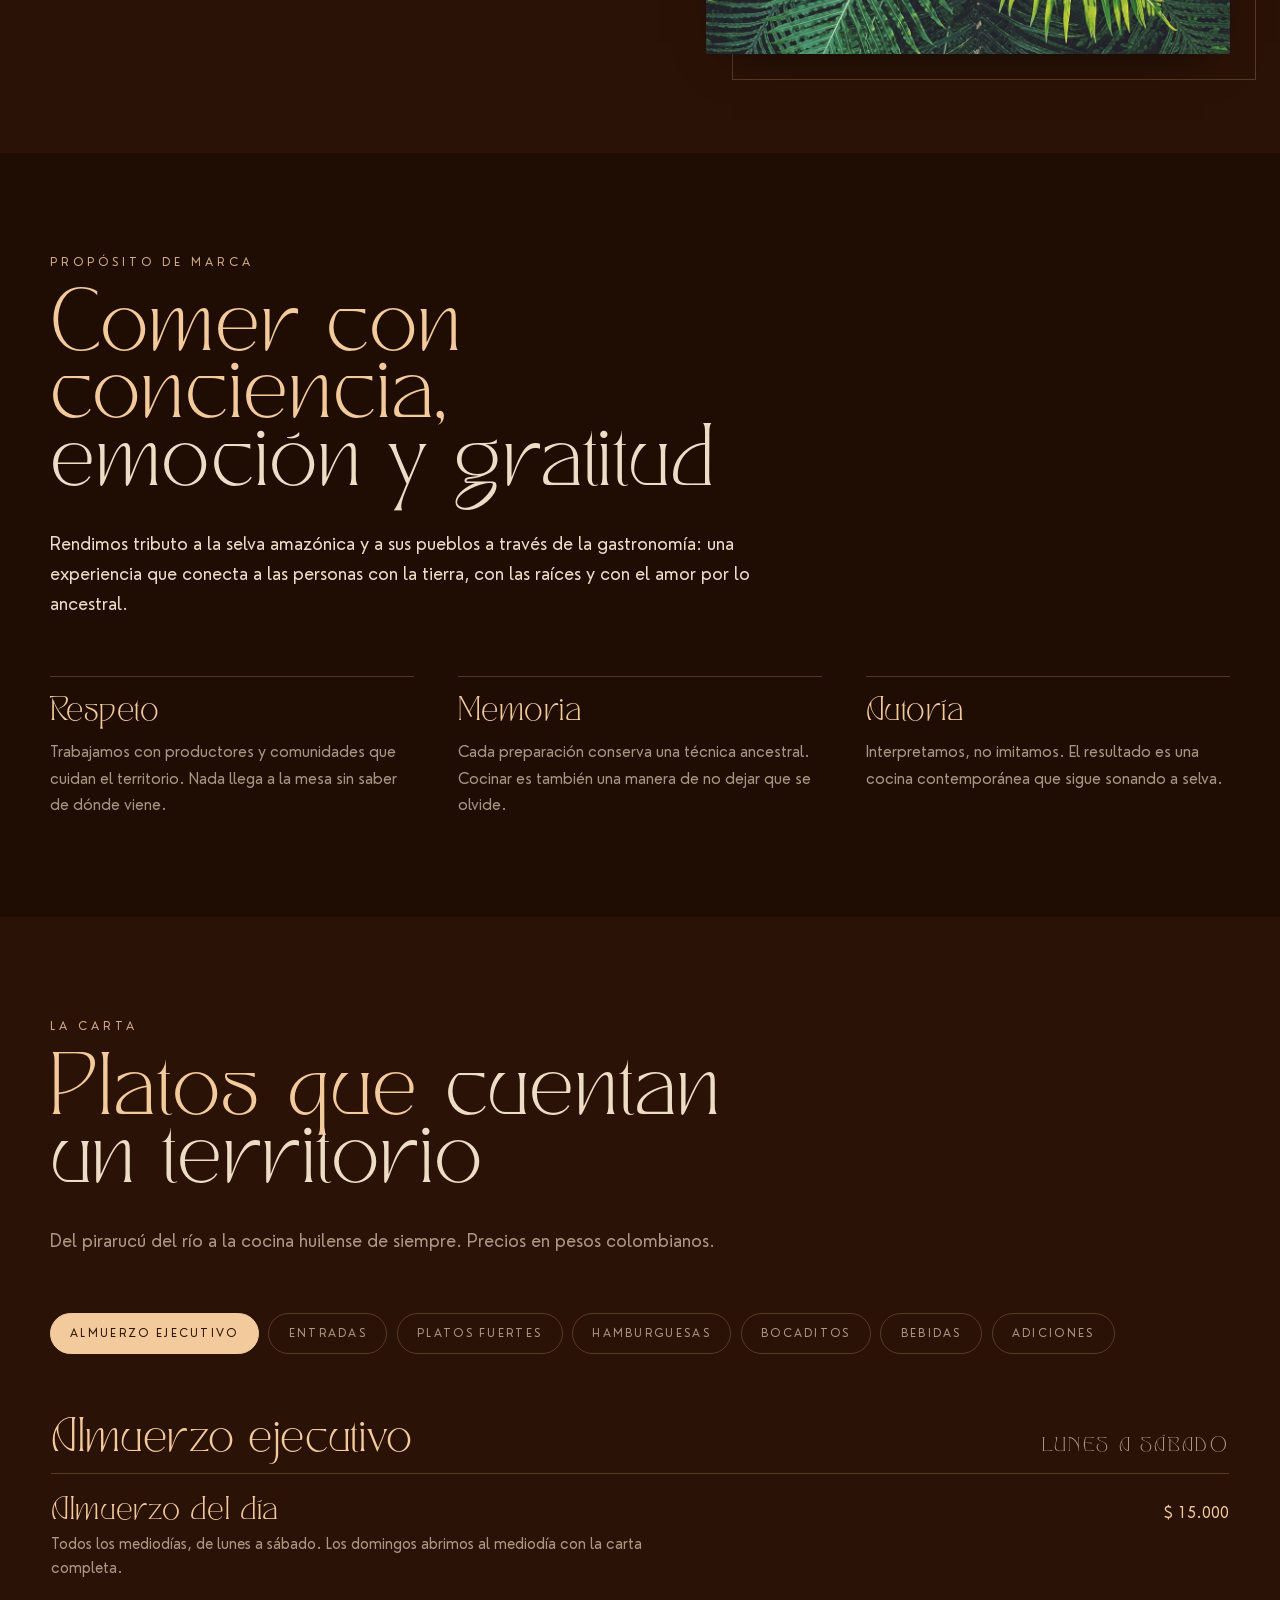
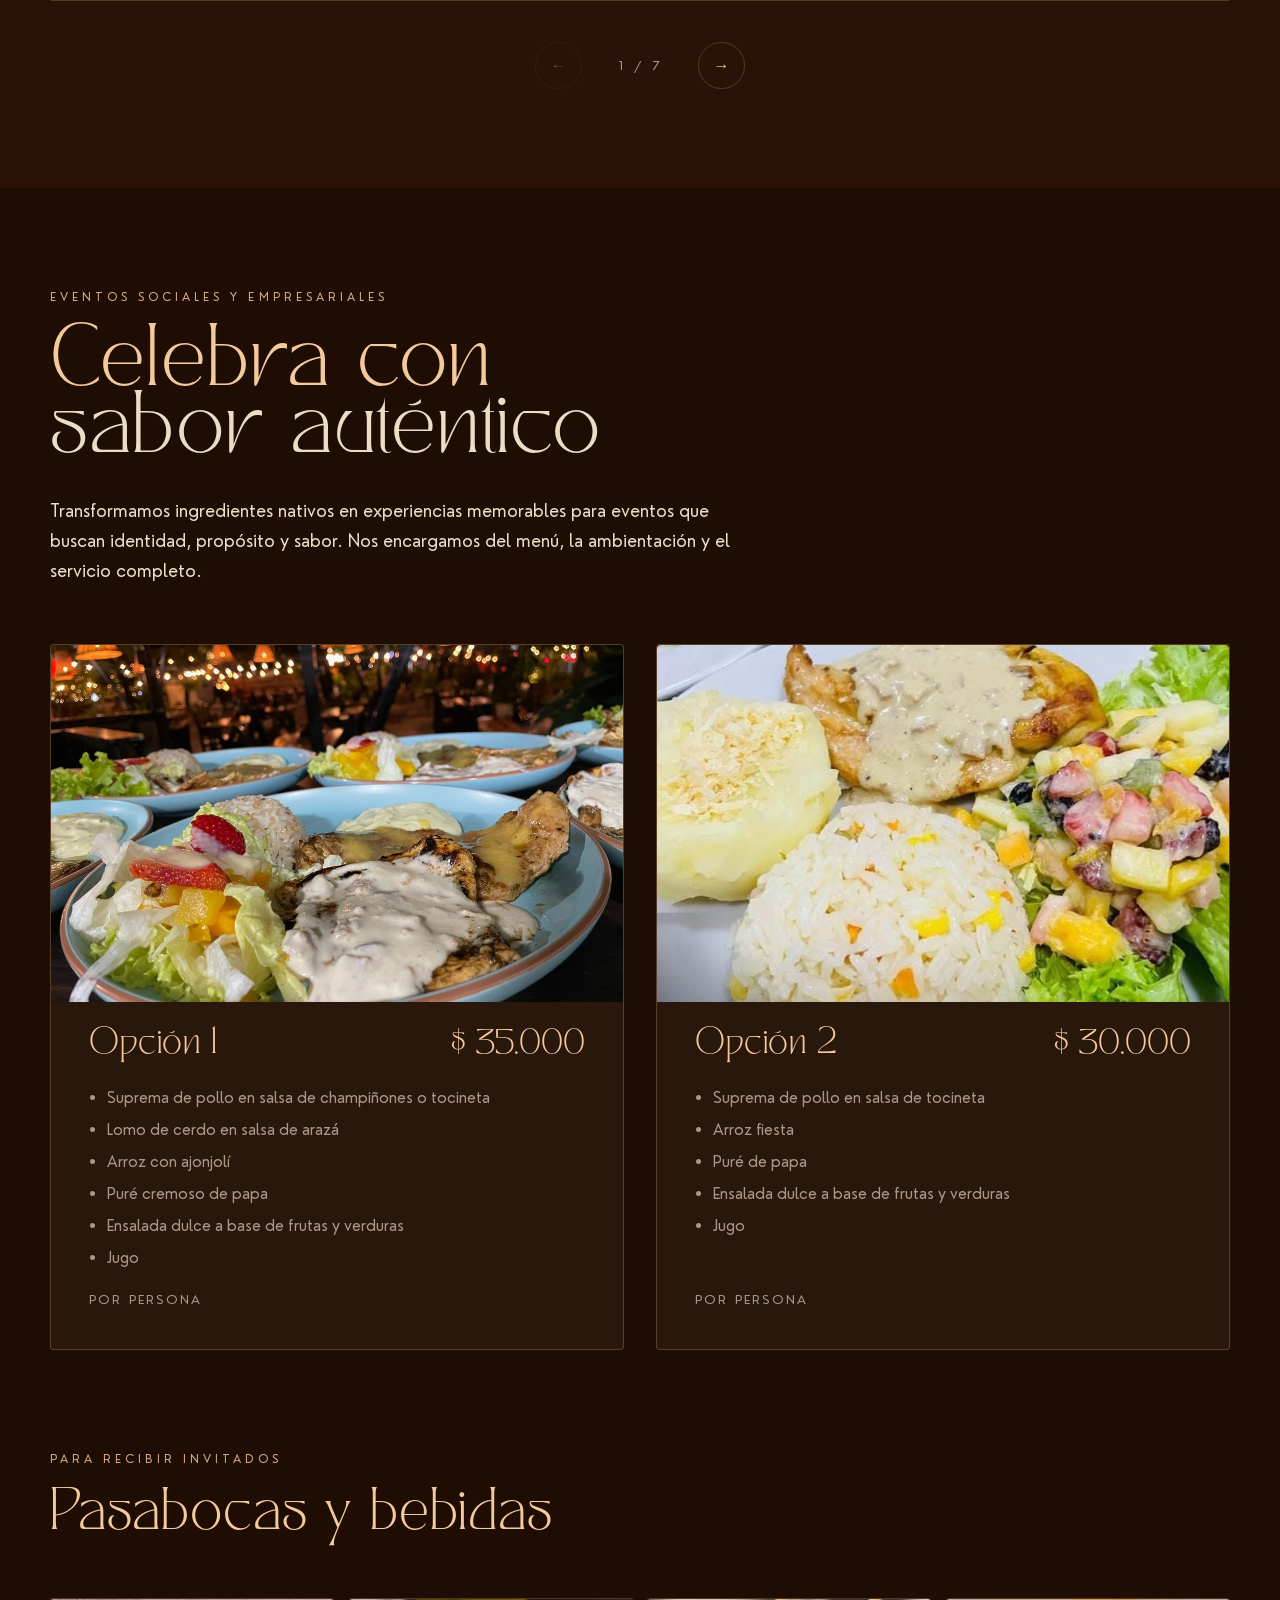
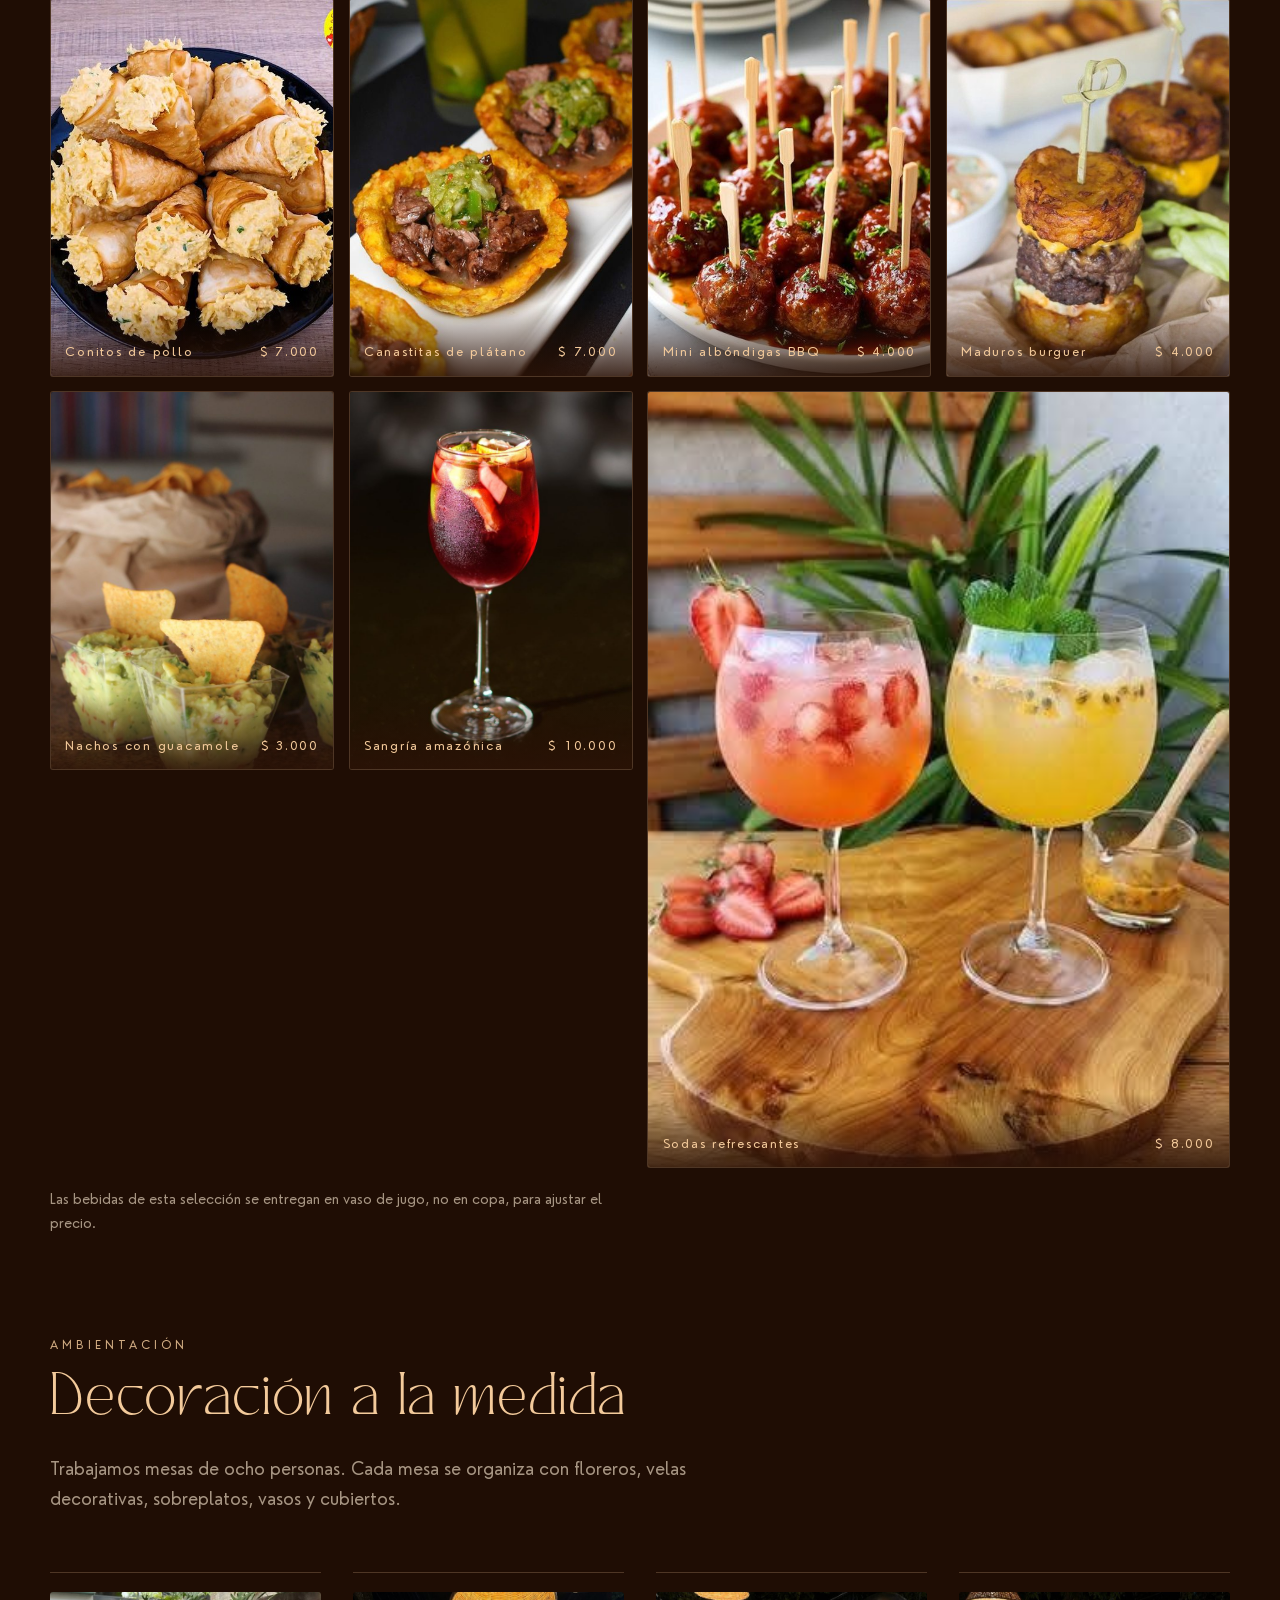
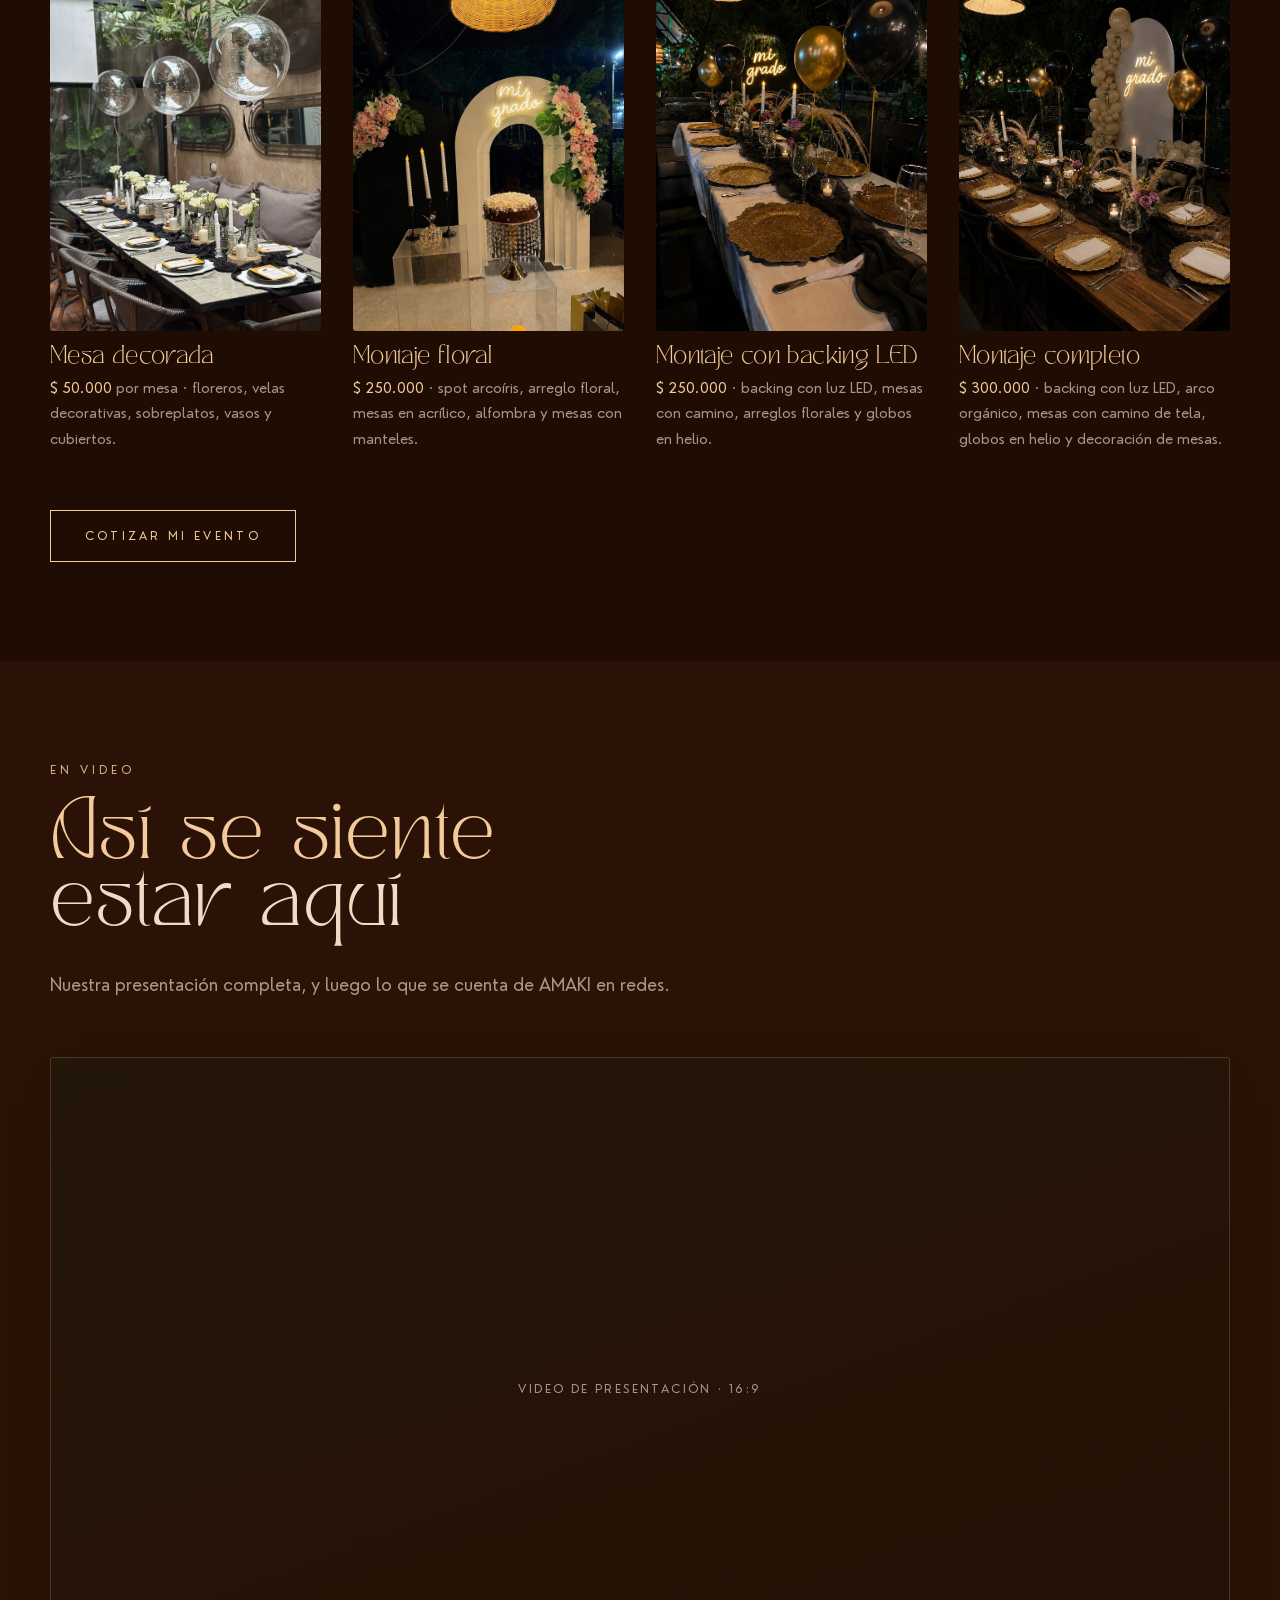
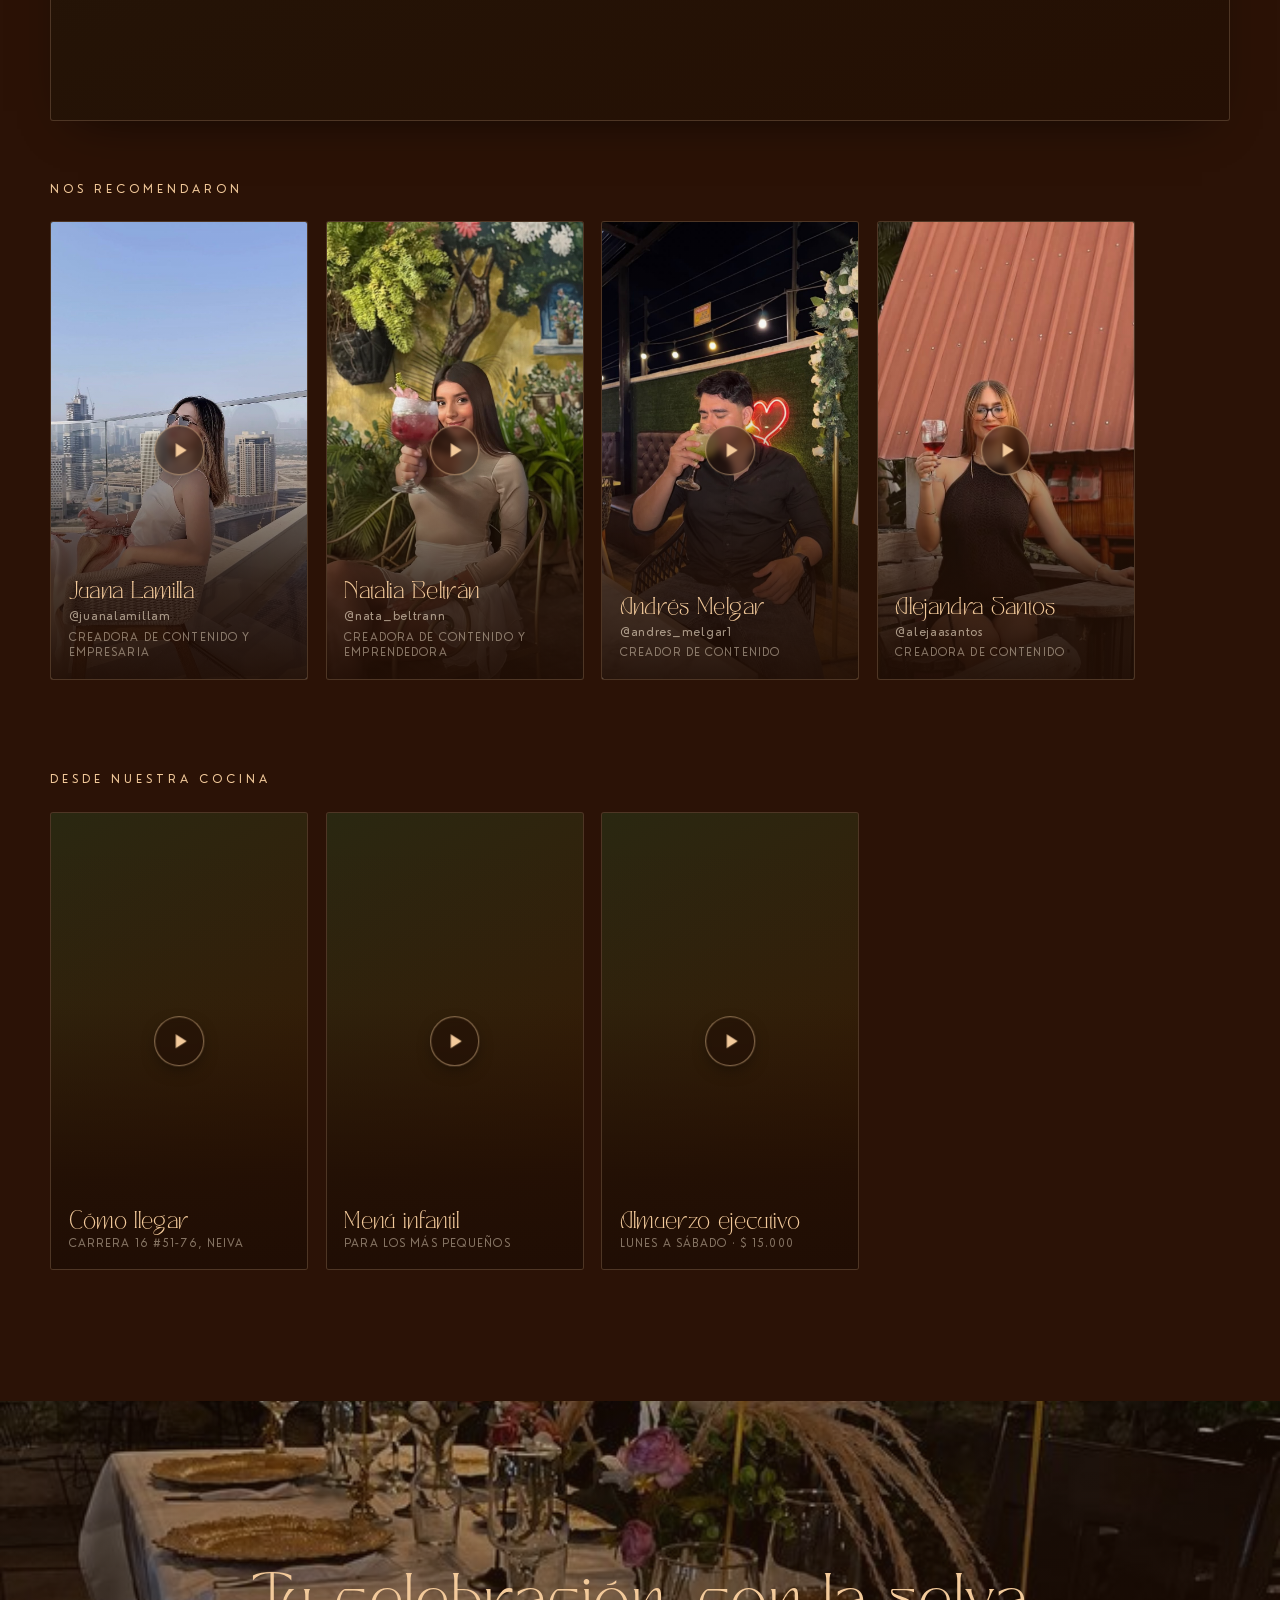
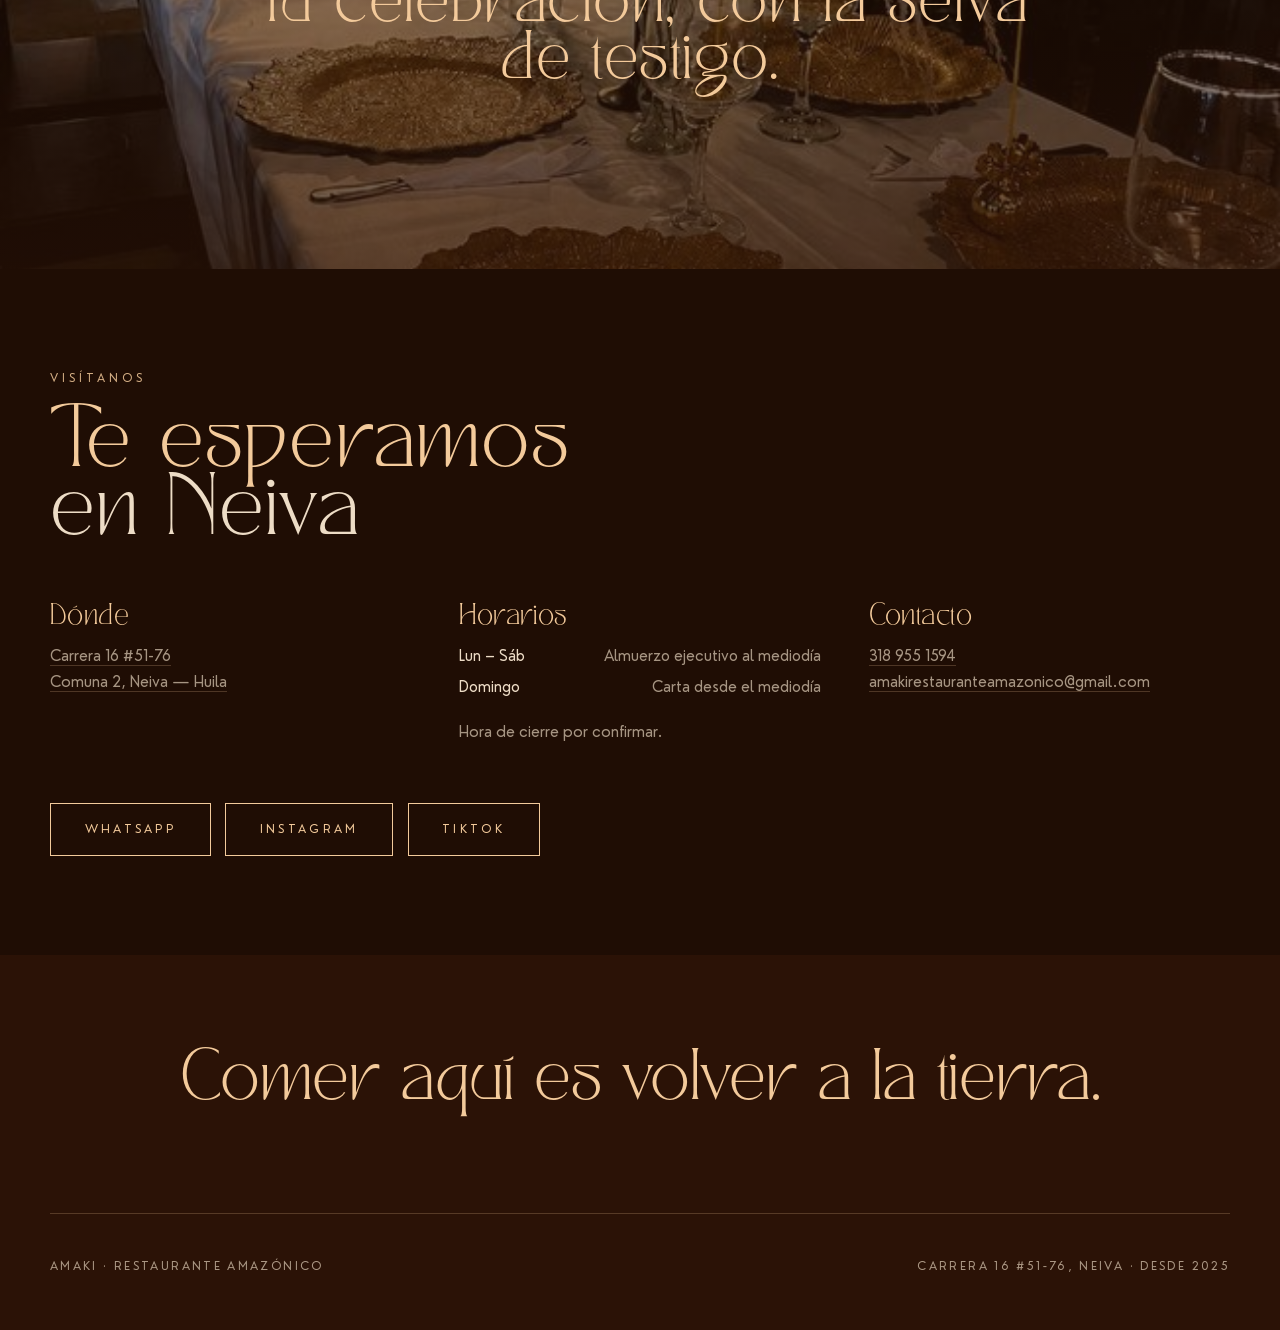
==== commit b9f6b872: "Reemplaza el carrusel de portada con cuatro fotos reales del restaurante" ====
--- a/index.html
+++ b/index.html
@@ -12,7 +12,7 @@
 <meta property="og:site_name" content="AMAKI Restaurante Amazónico" />
 <meta property="og:title" content="AMAKI — Restaurante Amazónico" />
 <meta property="og:description" content="Cocina de raíz amazónica en el corazón de Neiva. Cada plato es una forma de decirle gracias a la tierra." />
-<meta property="og:image" content="assets/img/selva.jpg" />
+<meta property="og:image" content="assets/img/portada-2.jpg" />
 <meta property="og:locale" content="es_CO" />
 <meta name="twitter:card" content="summary_large_image" />
 
@@ -110,13 +110,16 @@
     <div class="carrusel" id="carrusel" aria-hidden="true">
       <div class="carrusel__vista">
         <figure class="diapo" data-visible="si">
-          <img src="assets/img/portada-1.jpg" alt="" fetchpriority="high" width="2200" height="1650" />
+          <img src="assets/img/portada-1.jpg" alt="" fetchpriority="high" width="1280" height="852" />
         </figure>
         <figure class="diapo">
-          <img src="assets/img/portada-2.jpg" alt="" loading="lazy" width="1120" height="840" />
+          <img src="assets/img/portada-2.jpg" alt="" loading="lazy" width="1600" height="1066" />
         </figure>
         <figure class="diapo">
-          <img src="assets/img/portada-3.jpg" alt="" loading="lazy" width="753" height="753" />
+          <img src="assets/img/portada-3.jpg" alt="" loading="lazy" width="1280" height="852" />
+        </figure>
+        <figure class="diapo">
+          <img src="assets/img/portada-4.jpg" alt="" loading="lazy" width="1280" height="852" />
         </figure>
       </div>
       <div class="carrusel__velo"></div>
@@ -143,9 +146,10 @@
     </div>
 
     <div class="carrusel__mando" role="tablist" aria-label="Imágenes de la portada">
-      <button class="punto" type="button" role="tab" aria-selected="true"  aria-label="Imagen 1"><i></i></button>
-      <button class="punto" type="button" role="tab" aria-selected="false" aria-label="Imagen 2"><i></i></button>
-      <button class="punto" type="button" role="tab" aria-selected="false" aria-label="Imagen 3"><i></i></button>
+      <button class="punto" type="button" role="tab" aria-selected="true"  aria-label="El salón de noche"><i></i></button>
+      <button class="punto" type="button" role="tab" aria-selected="false" aria-label="La entrada"><i></i></button>
+      <button class="punto" type="button" role="tab" aria-selected="false" aria-label="Nuestra cocina"><i></i></button>
+      <button class="punto" type="button" role="tab" aria-selected="false" aria-label="La inauguración"><i></i></button>
     </div>
   </section>
 
--- a/assets/css/8-carta.css
+++ b/assets/css/8-carta.css
@@ -26,7 +26,10 @@
 }
 .carta__panel{
   flex:0 0 100%;width:100%;
-  padding-inline:1px;          /* evita que el borde se recorte al desplazar */
+  /* Mignon saca sus astas altas fuera de la caja de línea. Sin este aire,
+     el marco (que recorta lo que sobra) le rebana la parte superior a los
+     títulos. El alto se mide con el relleno incluido, así que no descuadra. */
+  padding:.45em 1px 0;
   opacity:.3;transition:opacity .45s ease;
 }
 .carta__panel[data-activo="si"]{opacity:1}
@@ -56,7 +59,7 @@
 }
 
 .grupo__titulo{
-  font-size:clamp(1.4rem,3.4vw,2.1rem);color:var(--acento);
+  font-size:clamp(1.4rem,3.4vw,2.1rem);color:var(--acento);line-height:1.25;
   padding-bottom:.7rem;border-bottom:1px solid var(--linea);margin-bottom:.4rem;
   display:flex;align-items:baseline;justify-content:space-between;gap:1rem;
 }
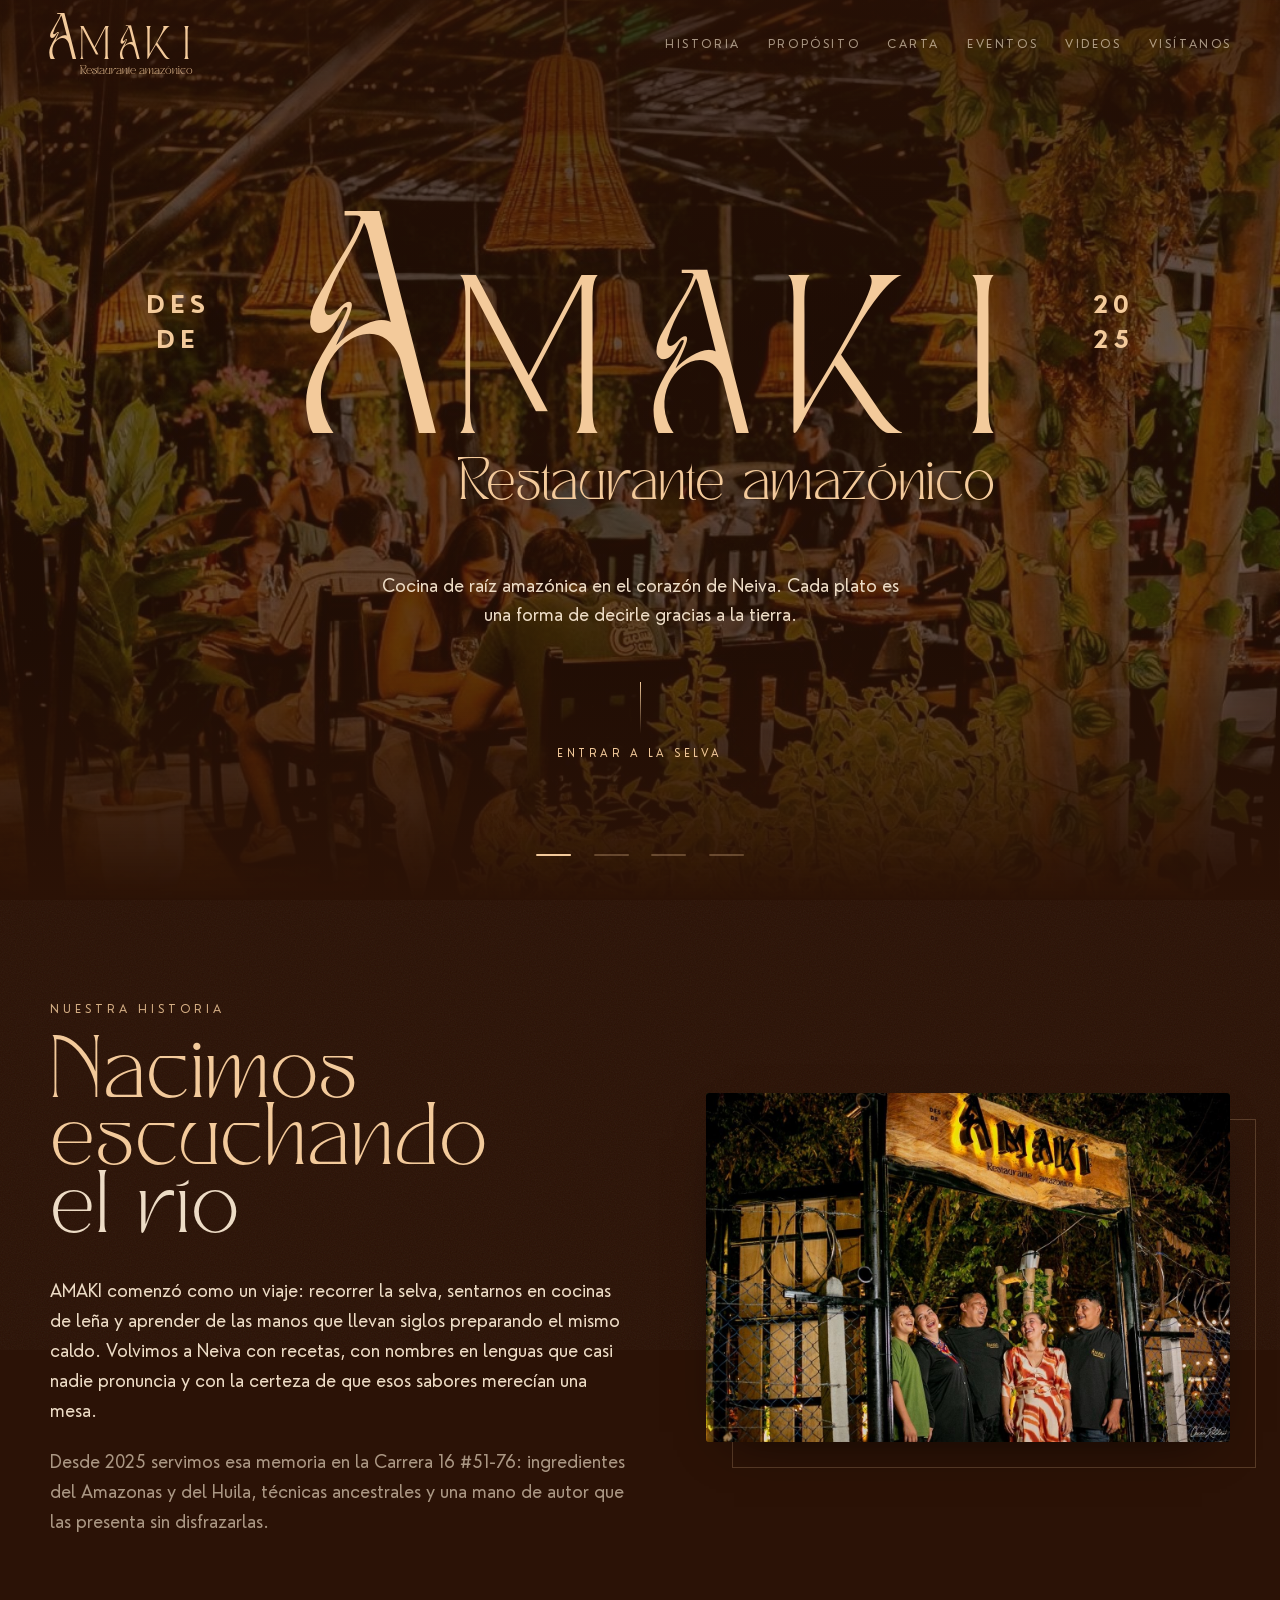
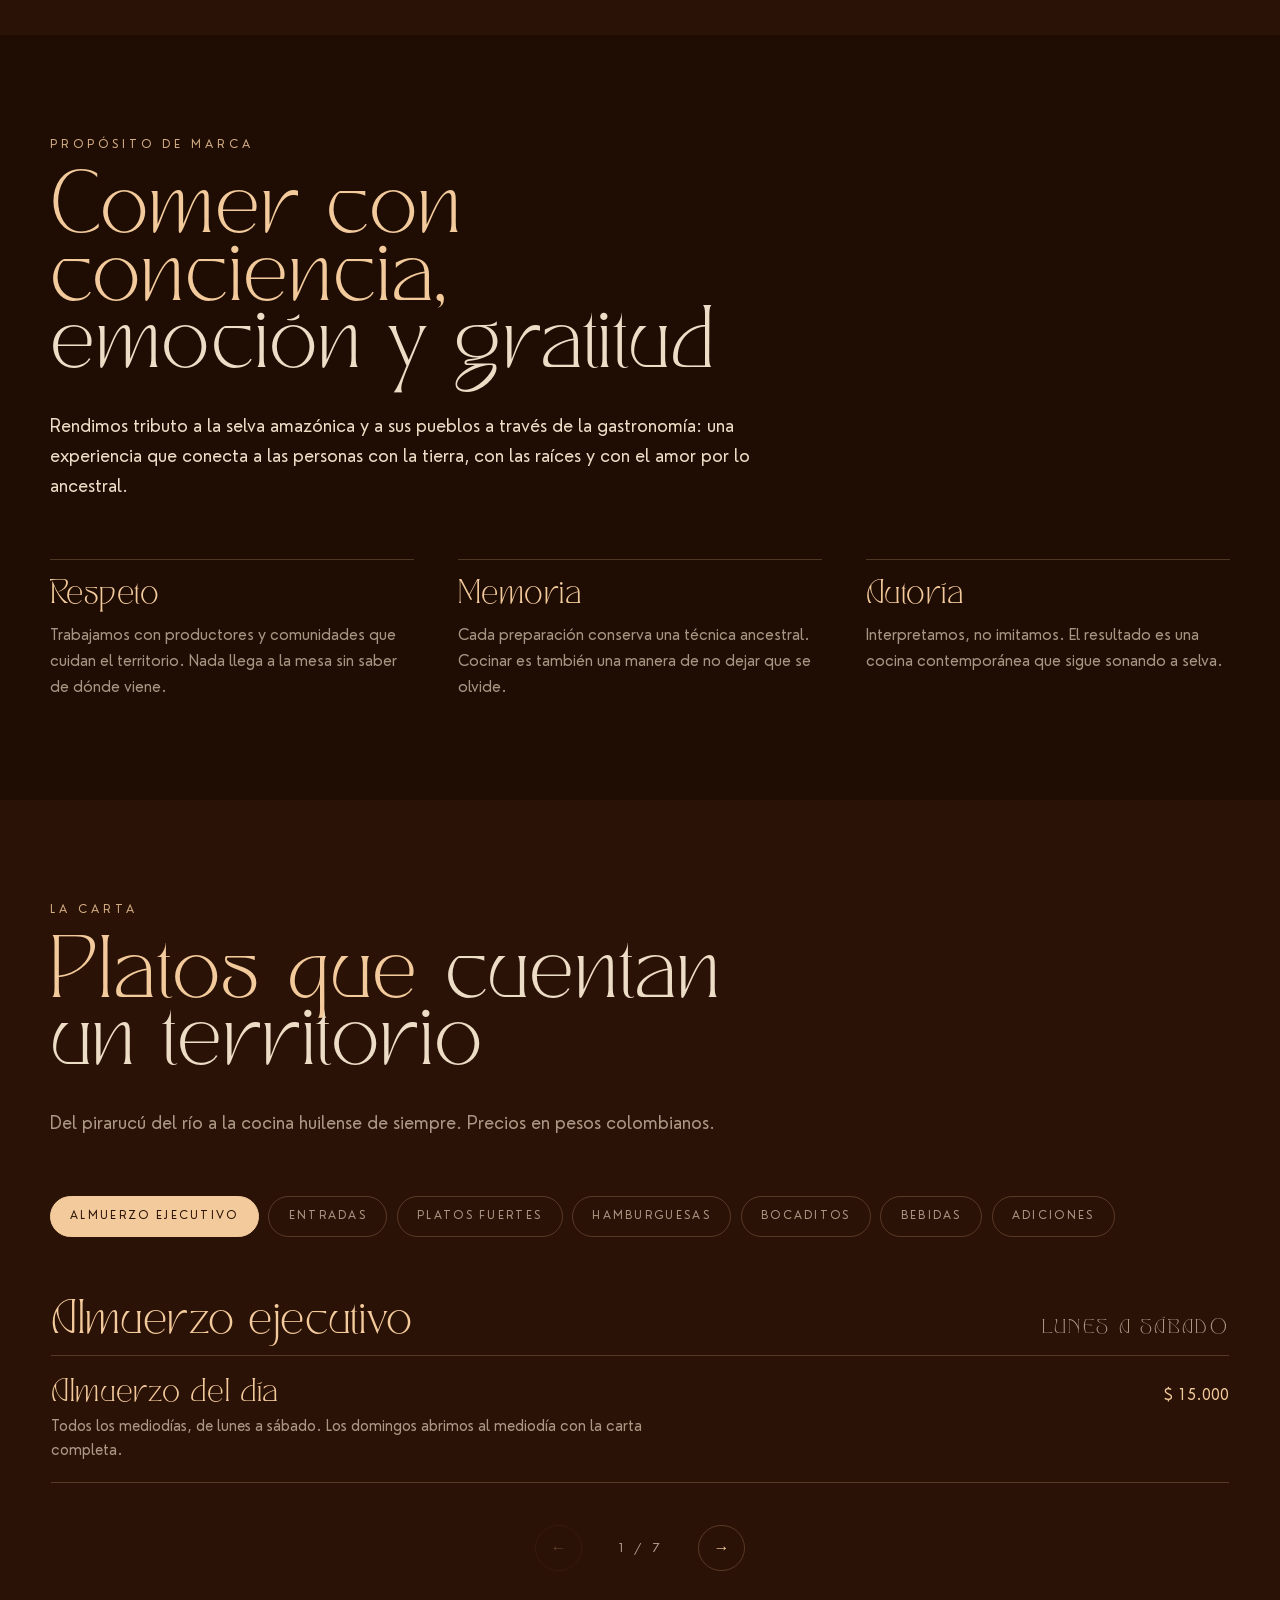
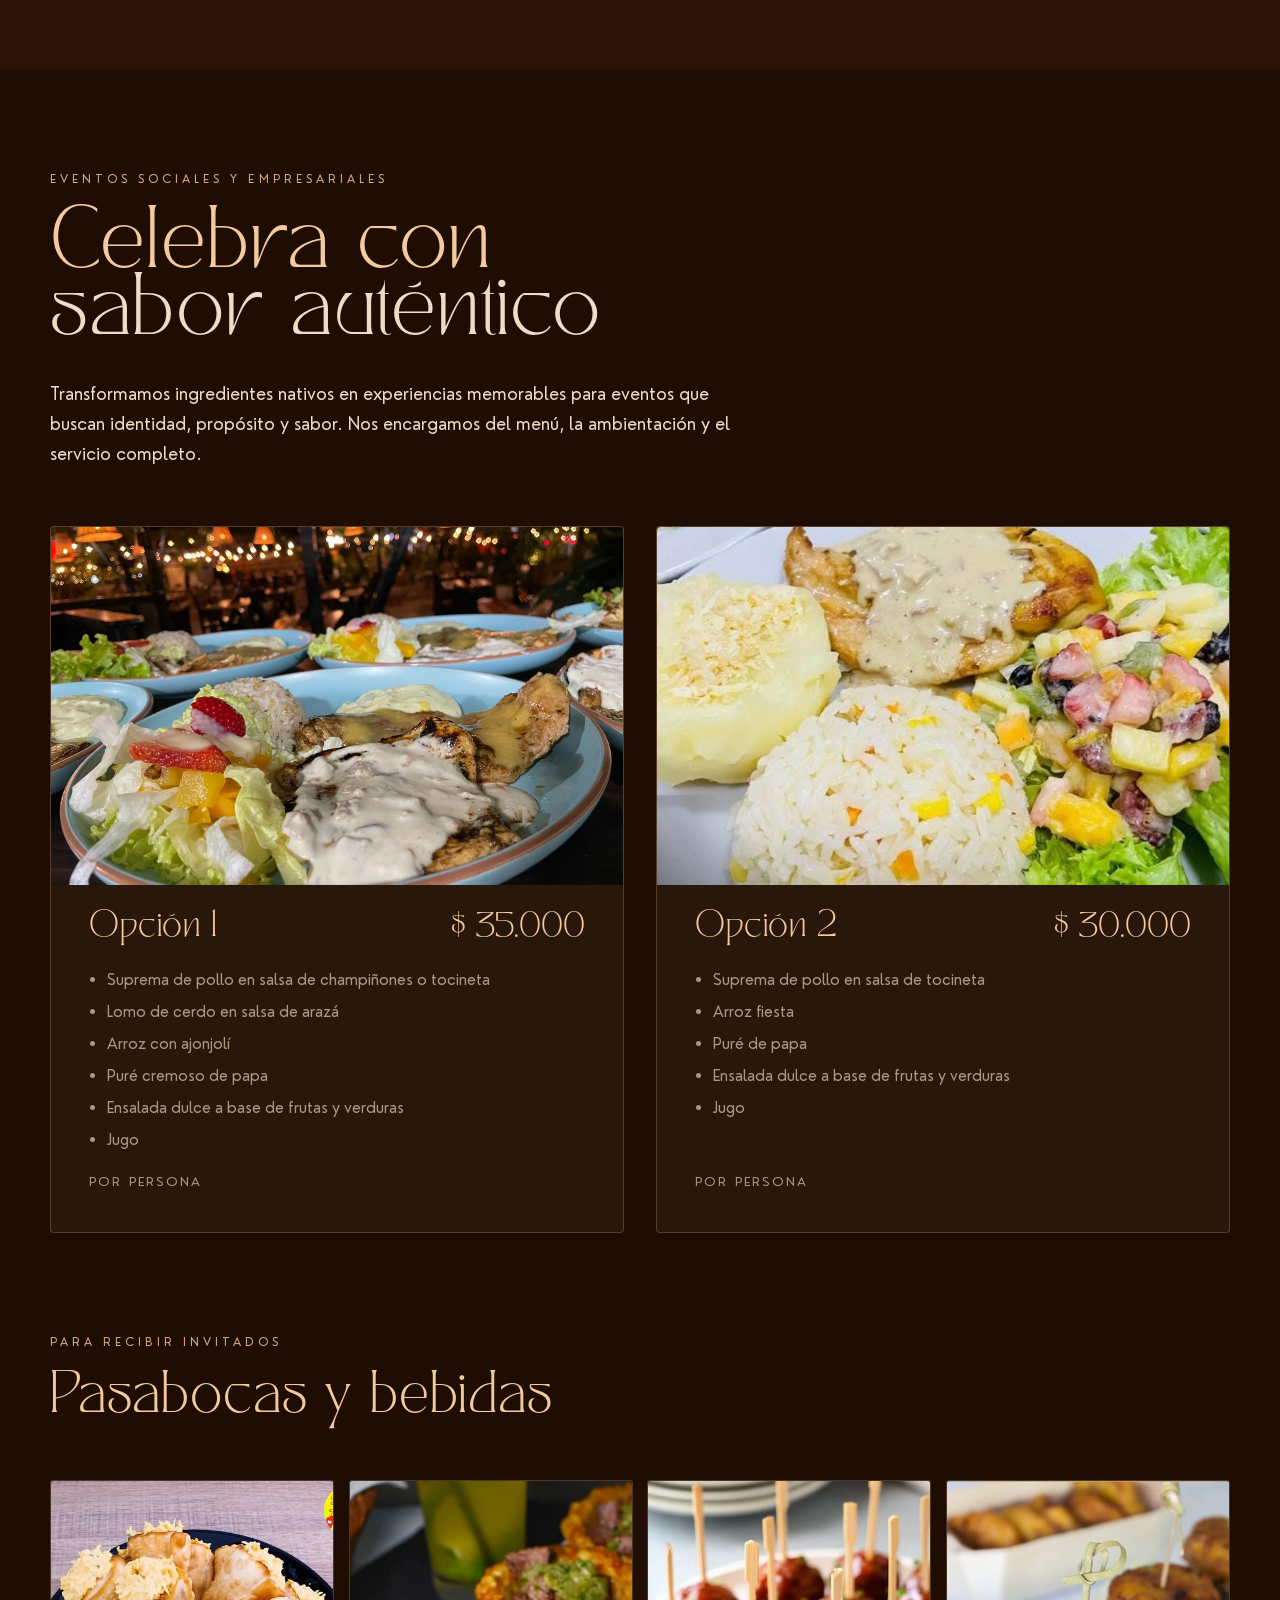
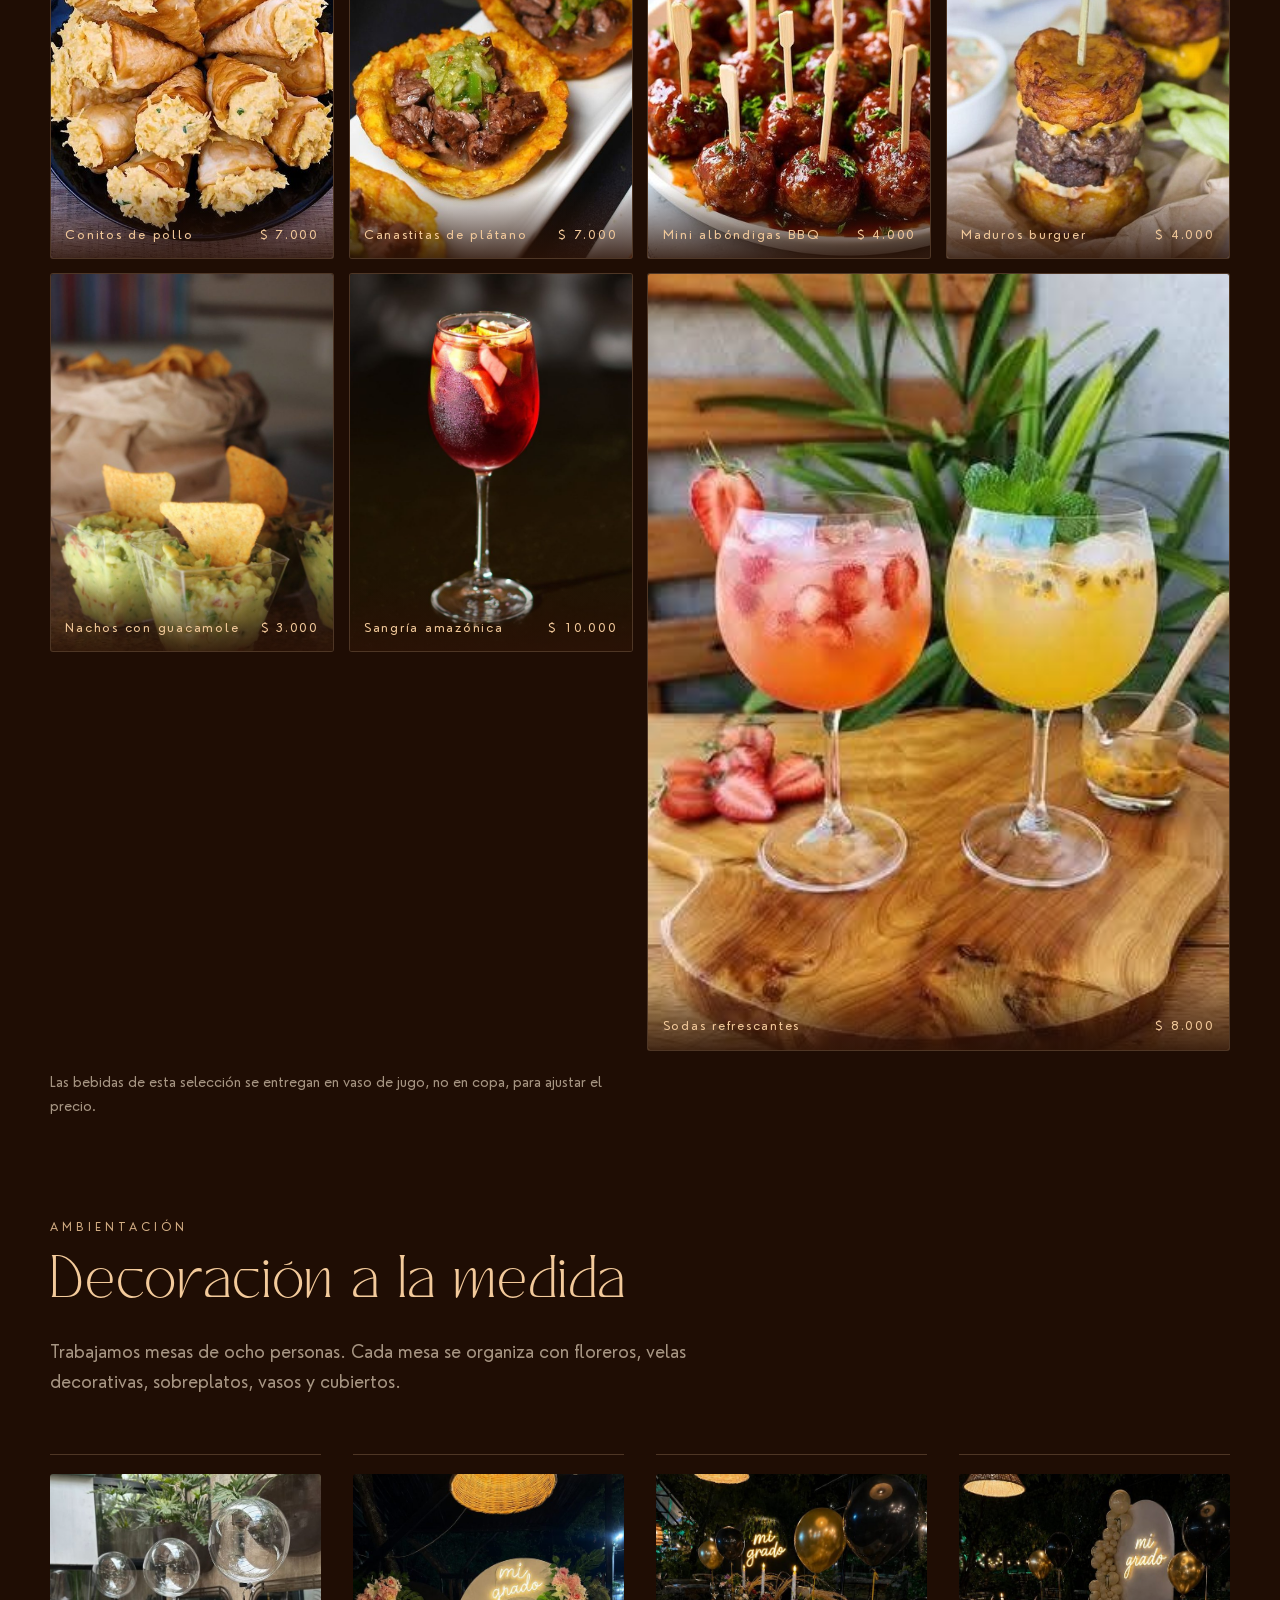
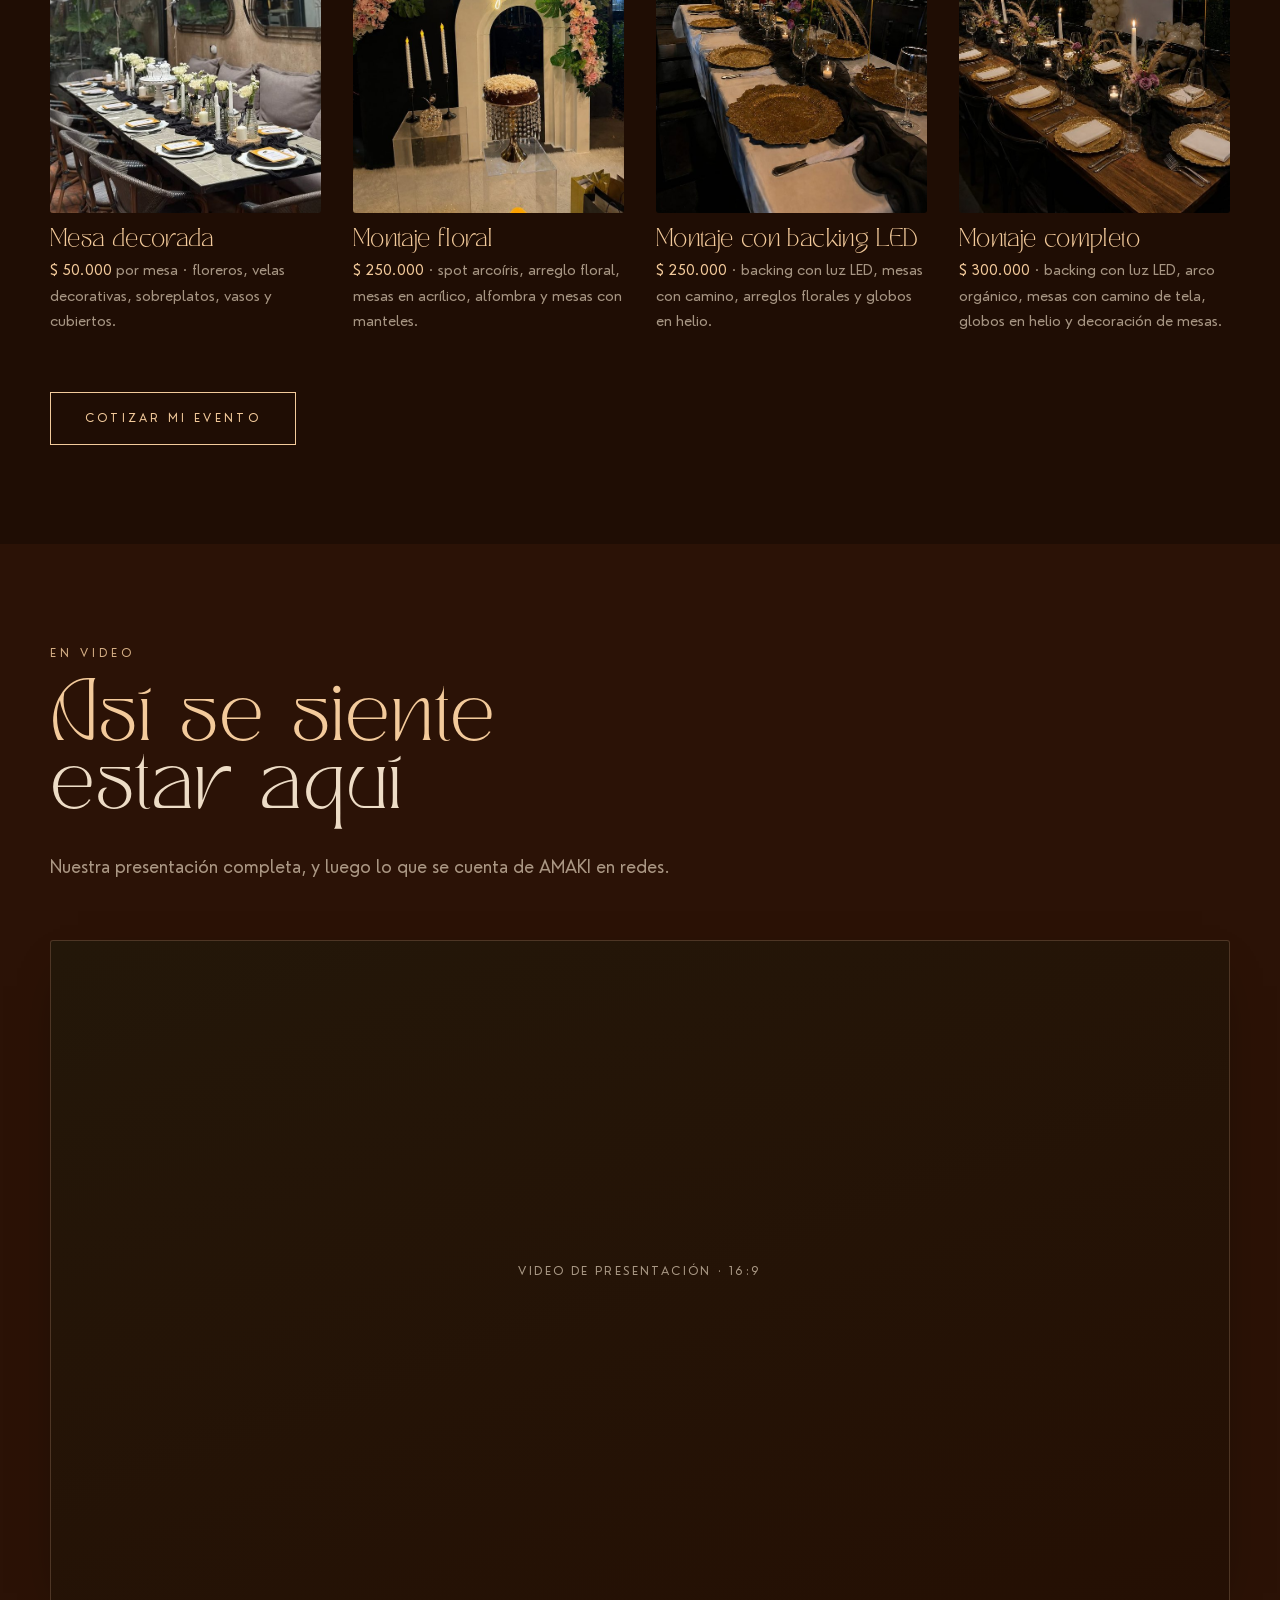
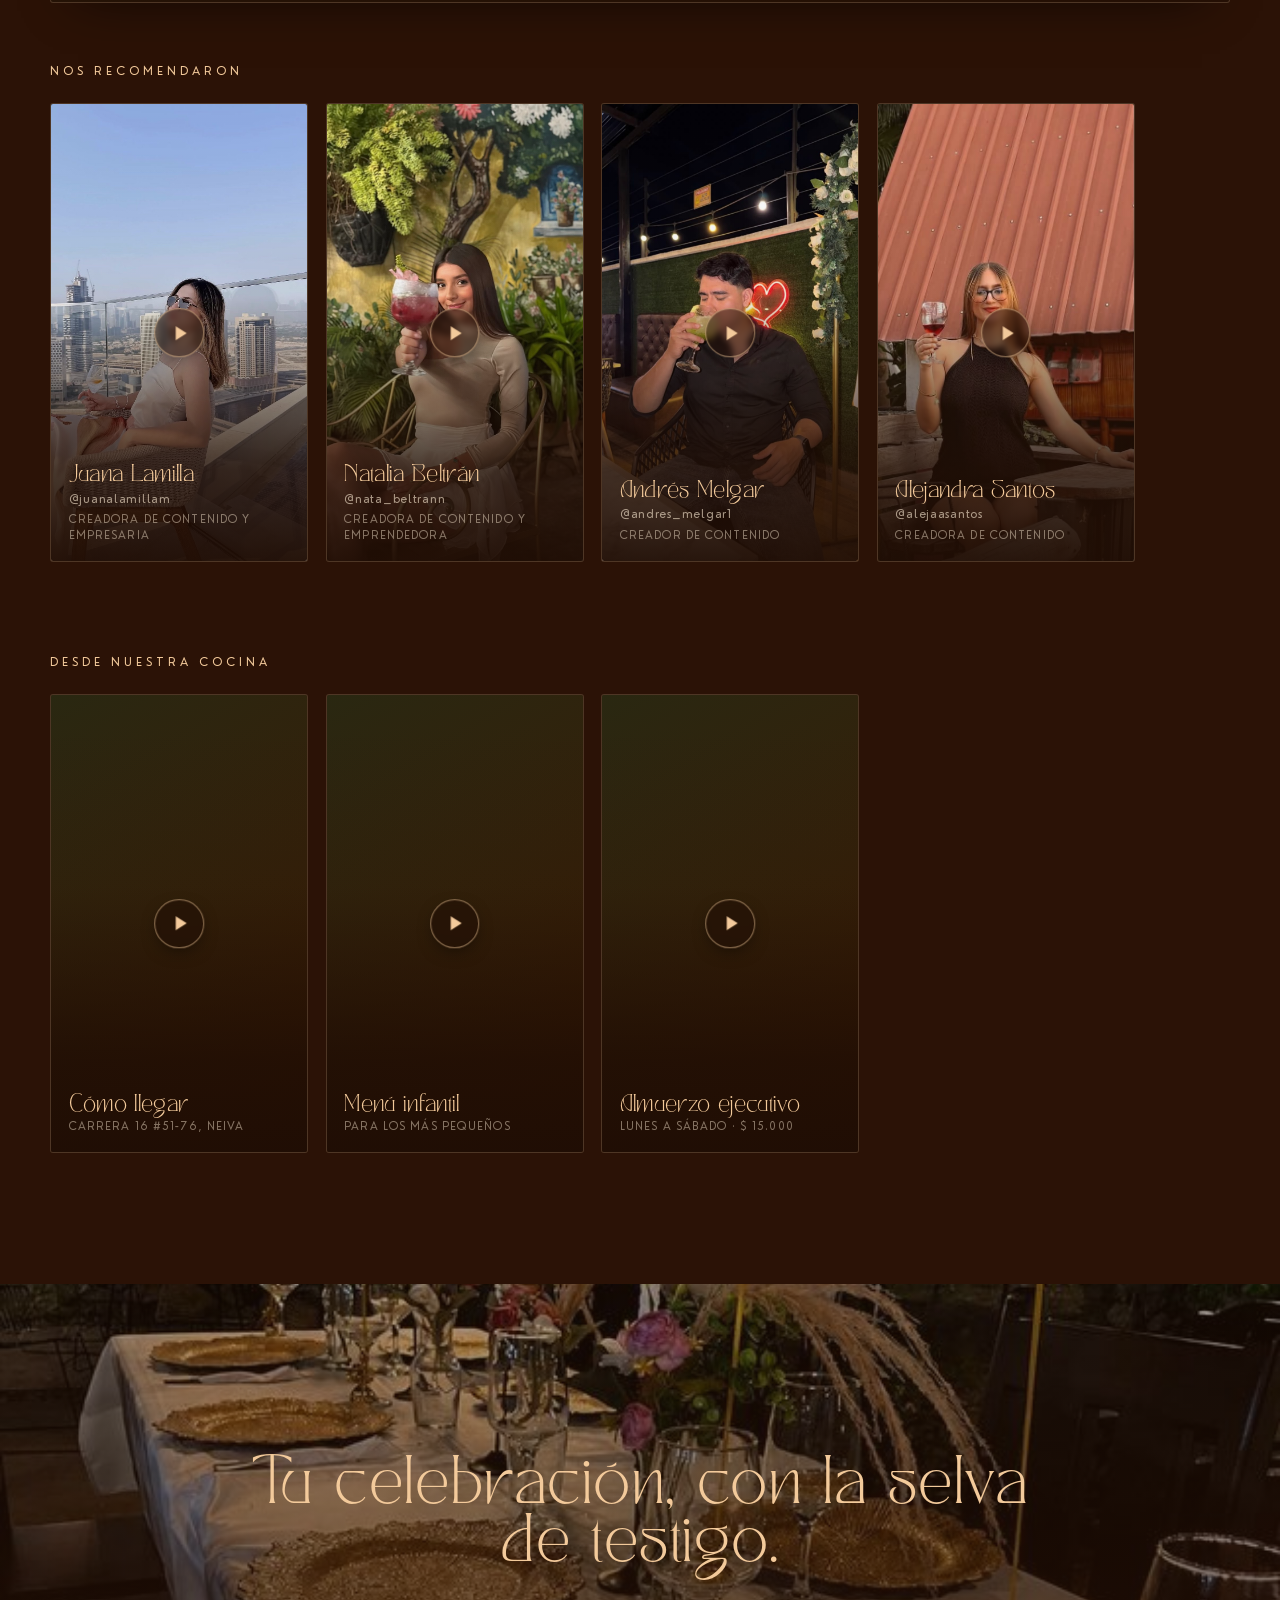
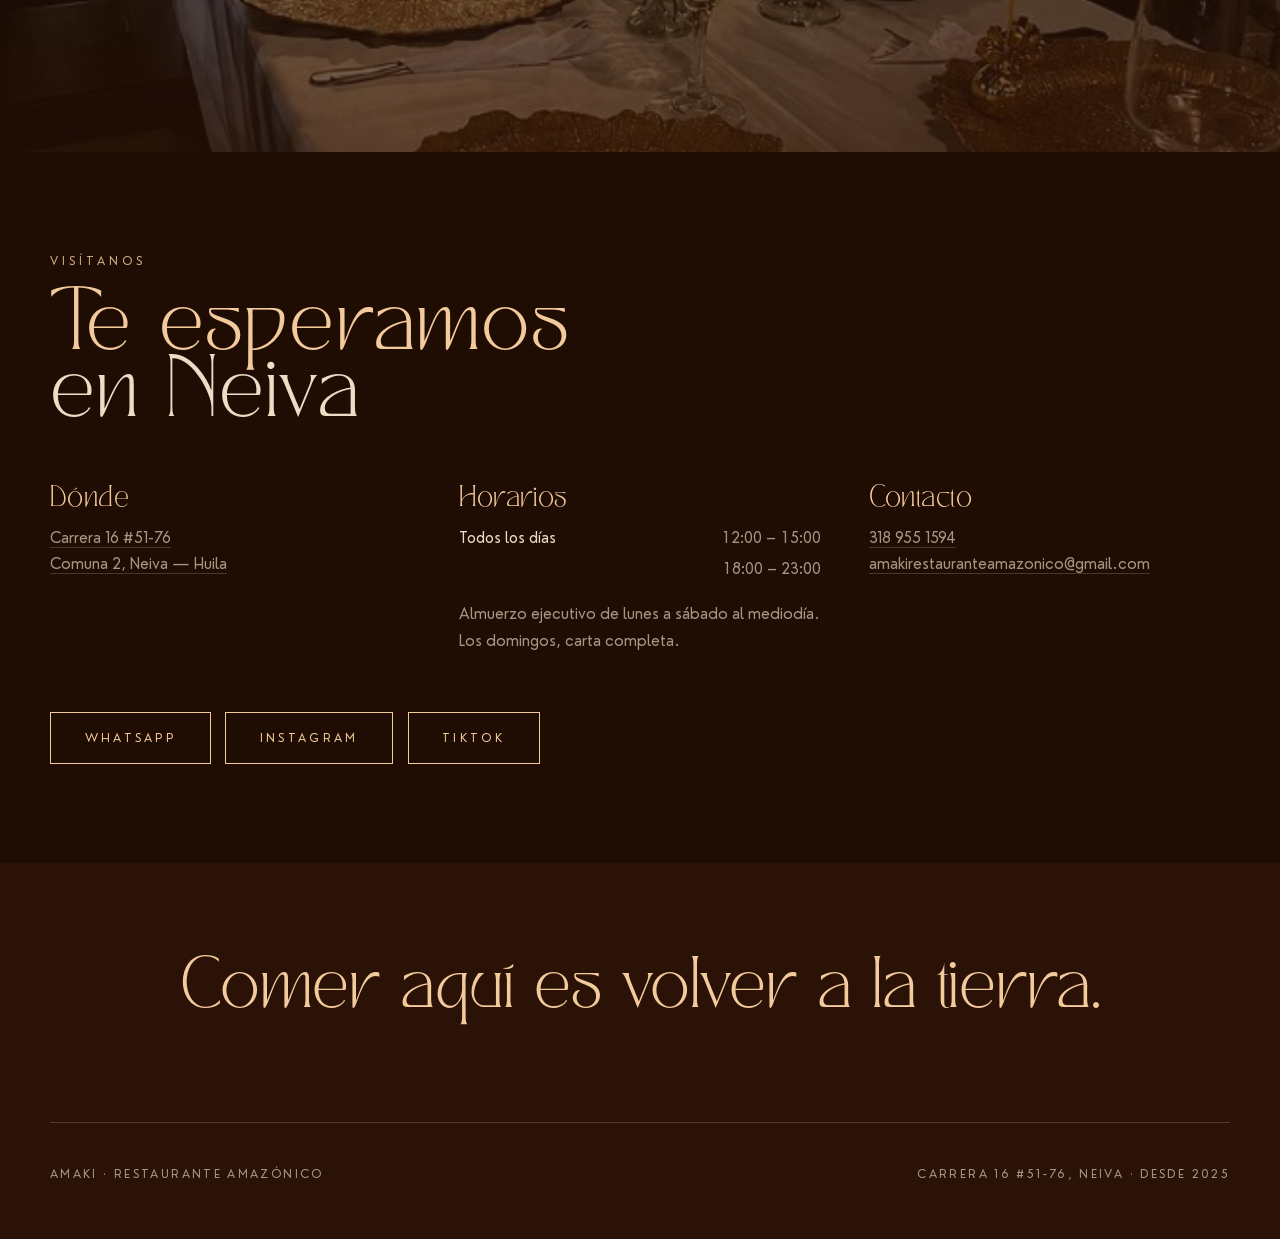
==== commit 3fea1e26: "Usa la foto del equipo en Historia con proporcion 3:2 y fija el horario de 12-15 y 18-23 todos los d" ====
--- a/index.html
+++ b/index.html
@@ -45,10 +45,11 @@
   "priceRange": "$$",
   "openingHoursSpecification": [
     { "@type": "OpeningHoursSpecification",
-      "dayOfWeek": ["Monday","Tuesday","Wednesday","Thursday","Friday","Saturday"],
-      "opens": "12:00", "name": "Almuerzo ejecutivo" },
+      "dayOfWeek": ["Monday","Tuesday","Wednesday","Thursday","Friday","Saturday","Sunday"],
+      "opens": "12:00", "closes": "15:00" },
     { "@type": "OpeningHoursSpecification",
-      "dayOfWeek": "Sunday", "opens": "12:00", "name": "Carta" }
+      "dayOfWeek": ["Monday","Tuesday","Wednesday","Thursday","Friday","Saturday","Sunday"],
+      "opens": "18:00", "closes": "23:00" }
   ],
   "telephone": "+57 318 955 1594",
   "email": "amakirestauranteamazonico@gmail.com",
@@ -164,7 +165,8 @@
       </div>
       <div class="marco rev">
         <figure class="retrato">
-          <img src="assets/img/selva.jpg" alt="Follaje de la selva amazónica" loading="lazy" />
+          <img src="assets/img/equipo-amaki.jpg" width="1280" height="852" loading="lazy"
+               alt="El equipo de AMAKI riendo bajo el letrero de madera de la entrada, de noche" />
         </figure>
       </div>
     </div>
@@ -665,10 +667,11 @@
         <div class="dato rev">
           <h3>Horarios</h3>
           <dl class="horario">
-            <dt>Lun – Sáb</dt><dd>Almuerzo ejecutivo al mediodía</dd>
-            <dt>Domingo</dt><dd>Carta desde el mediodía</dd>
+            <dt>Todos los días</dt><dd>12:00 – 15:00</dd>
+            <dt></dt><dd>18:00 – 23:00</dd>
           </dl>
-          <p class="tenue nota-pie">Hora de cierre por confirmar.</p>
+          <p class="tenue nota-pie">Almuerzo ejecutivo de lunes a sábado al mediodía.
+            Los domingos, carta completa.</p>
         </div>
         <div class="dato rev">
           <h3>Contacto</h3>
--- a/assets/css/7-media.css
+++ b/assets/css/7-media.css
@@ -1,8 +1,14 @@
 /* ═══════════ Imágenes y video ═══════════ */
 
-/* Retrato con marco desplazado */
-.retrato{position:relative;aspect-ratio:4/5;overflow:hidden;border-radius:3px;margin:0;
+/* Foto con marco desplazado.
+   La proporción sigue a la fotografía (3:2) para no recortarla: en una
+   caja vertical se perdían el letrero y la mitad de las personas.
+   En móvil se abre un poco, que es donde el ancho manda. */
+.retrato{position:relative;aspect-ratio:3/2;overflow:hidden;border-radius:3px;margin:0;
   background:linear-gradient(150deg,var(--verde),var(--marron));box-shadow:var(--sombra)}
+@media (max-width:899px){
+  .retrato{aspect-ratio:4/3}
+}
 .retrato img{width:100%;height:100%;object-fit:cover;
   transition:transform 1.2s cubic-bezier(.2,.8,.2,1)}
 .retrato:hover img{transform:scale(1.04)}
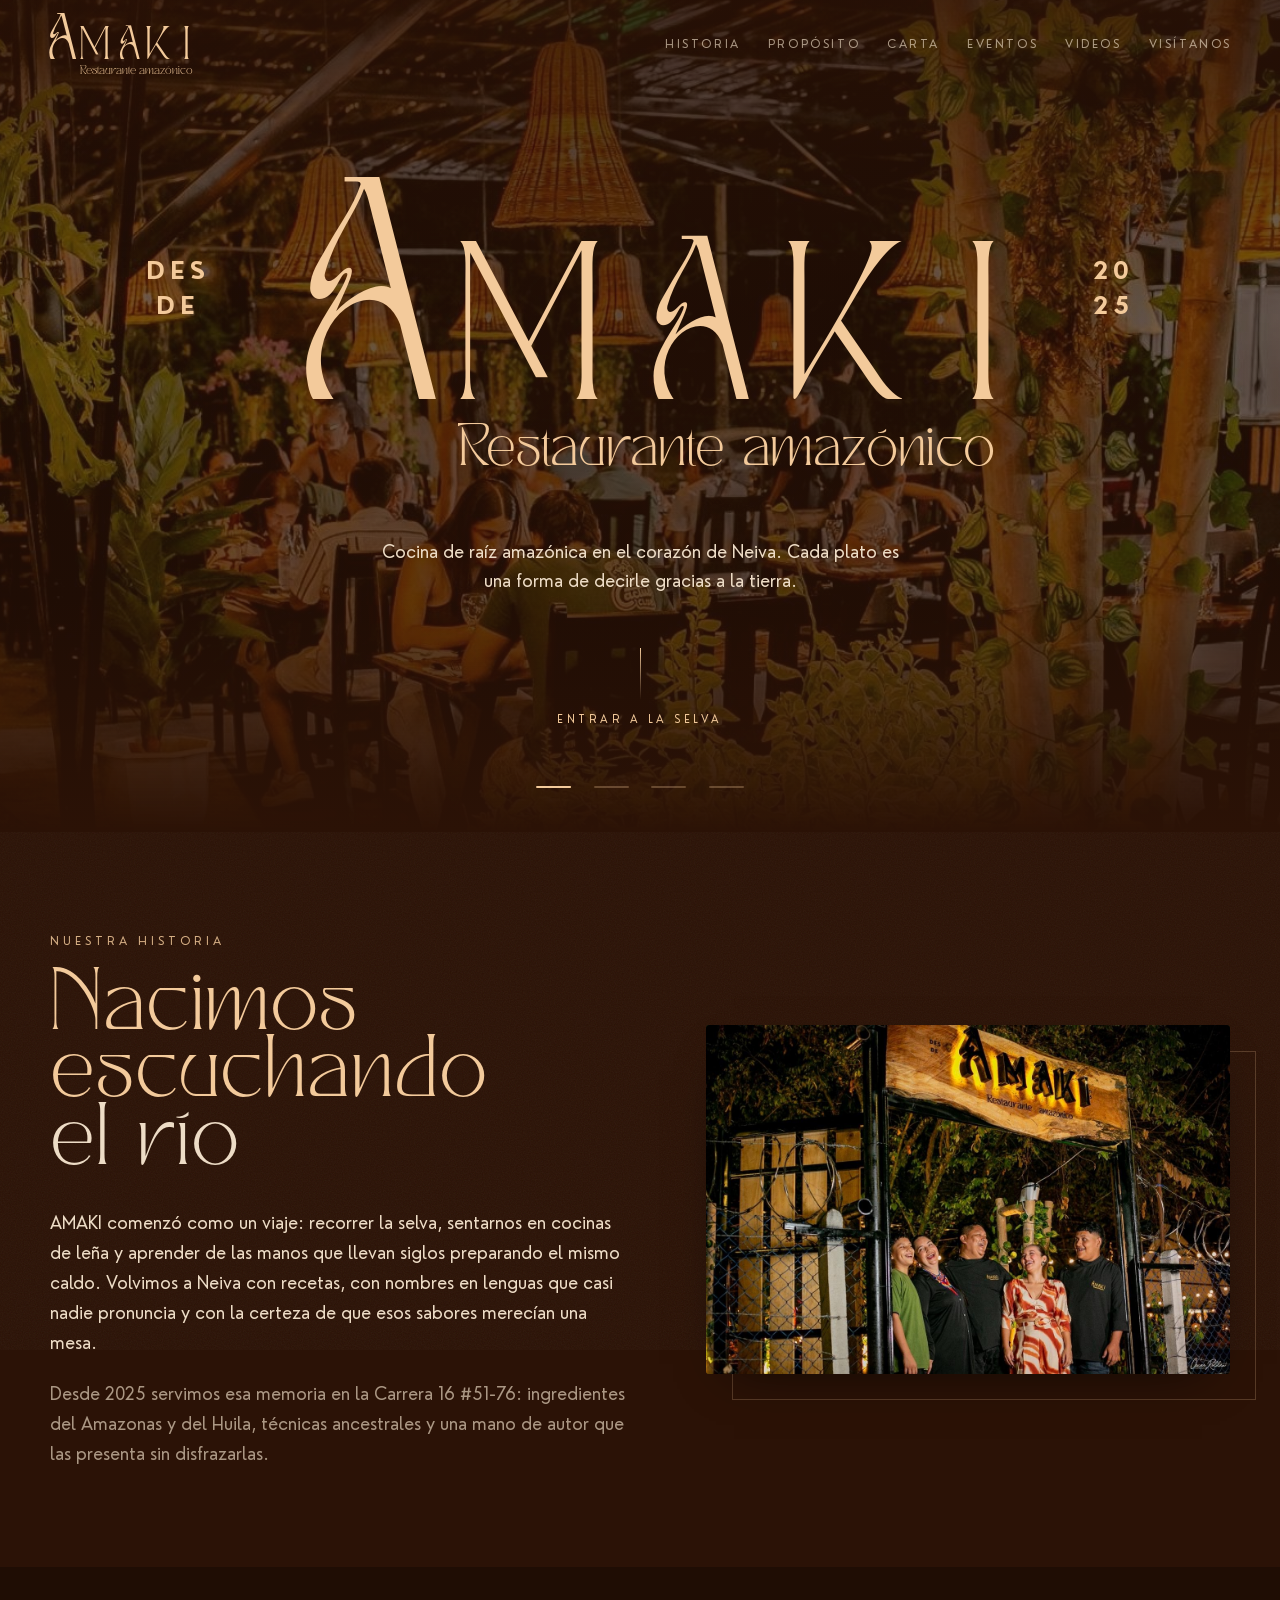
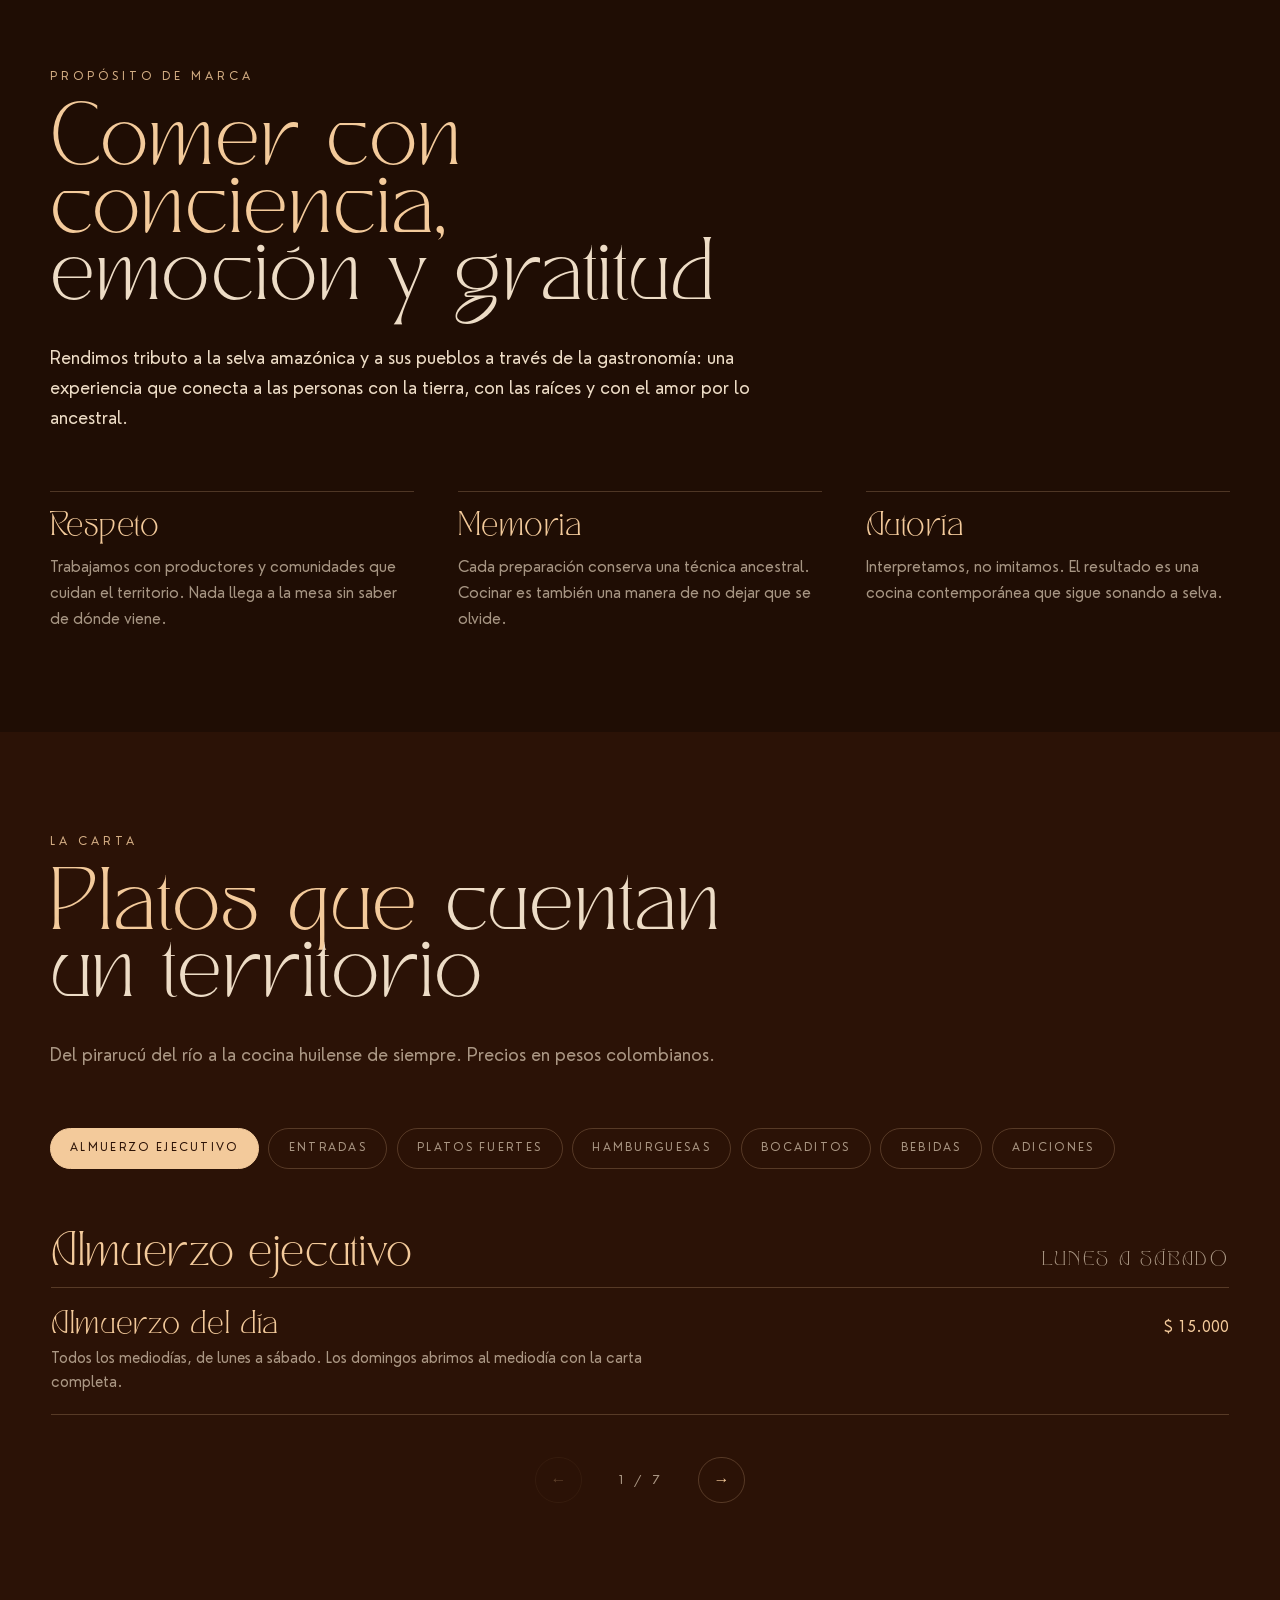
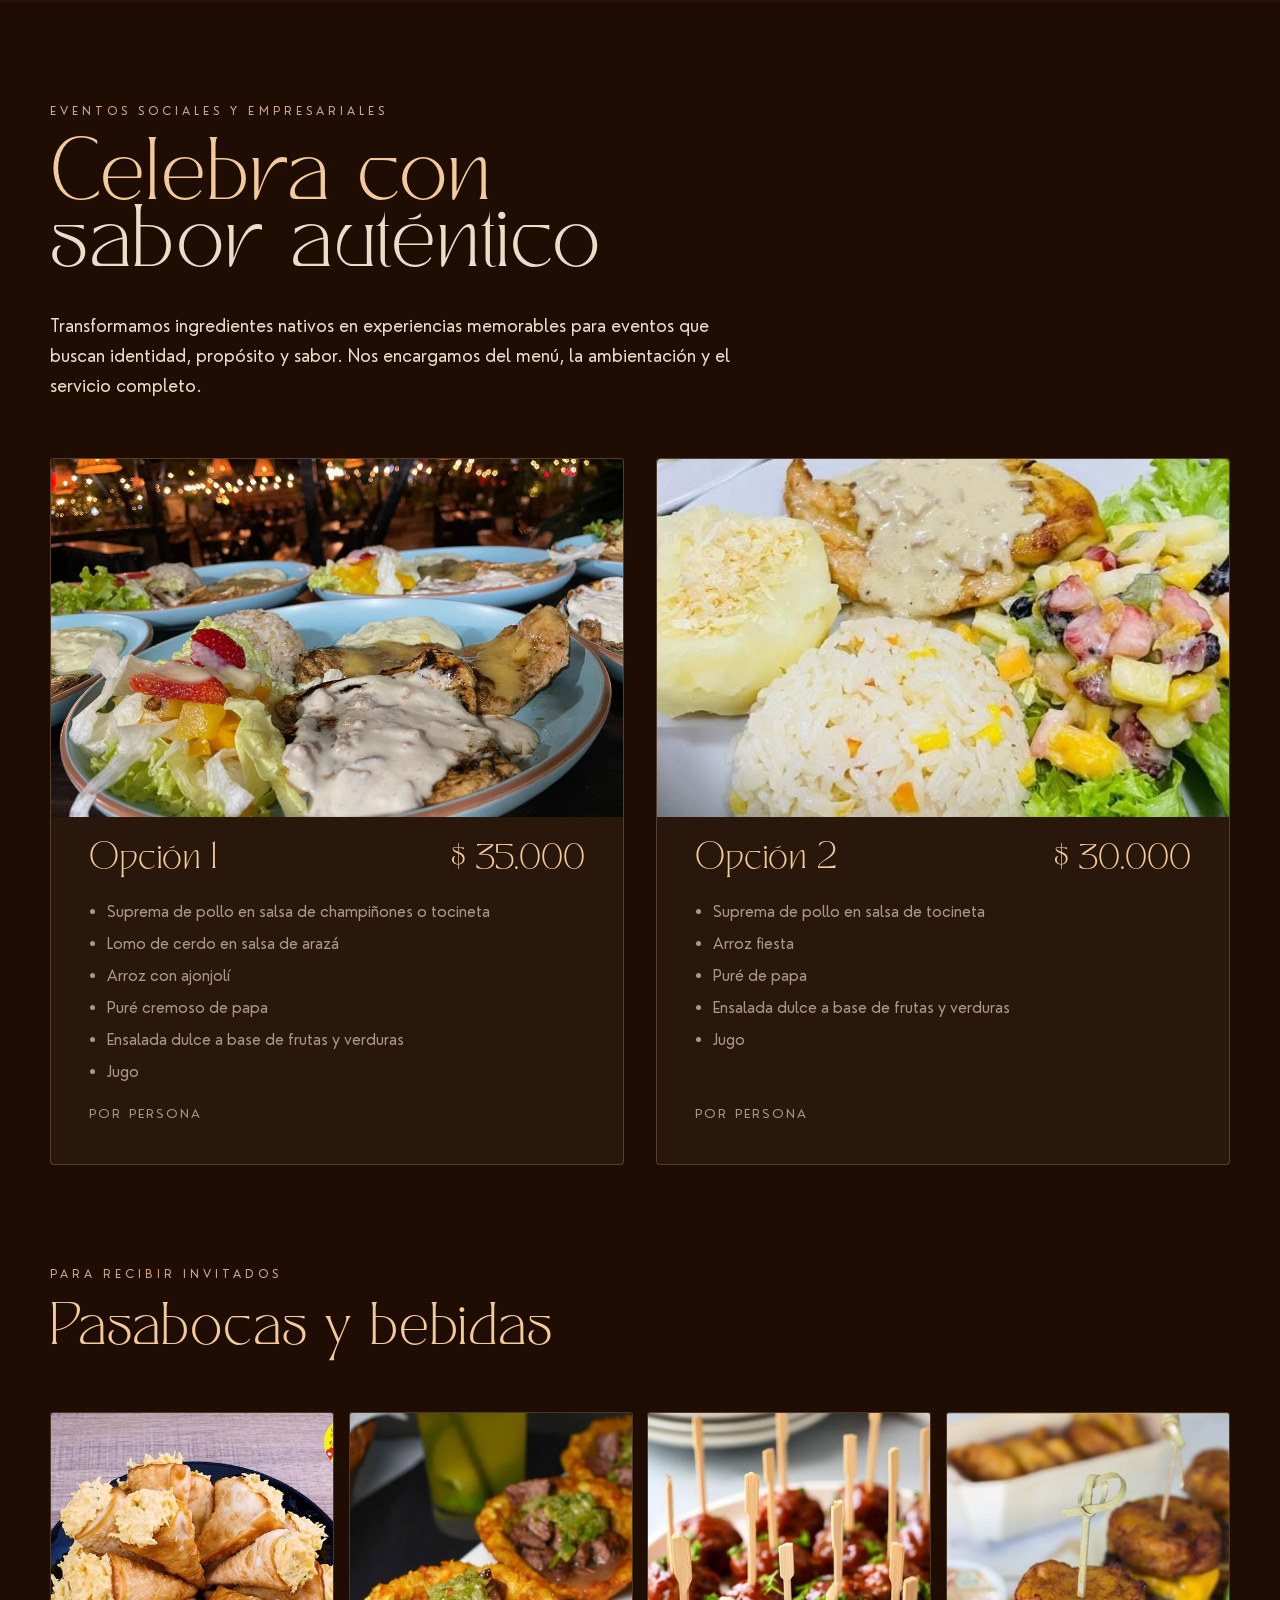
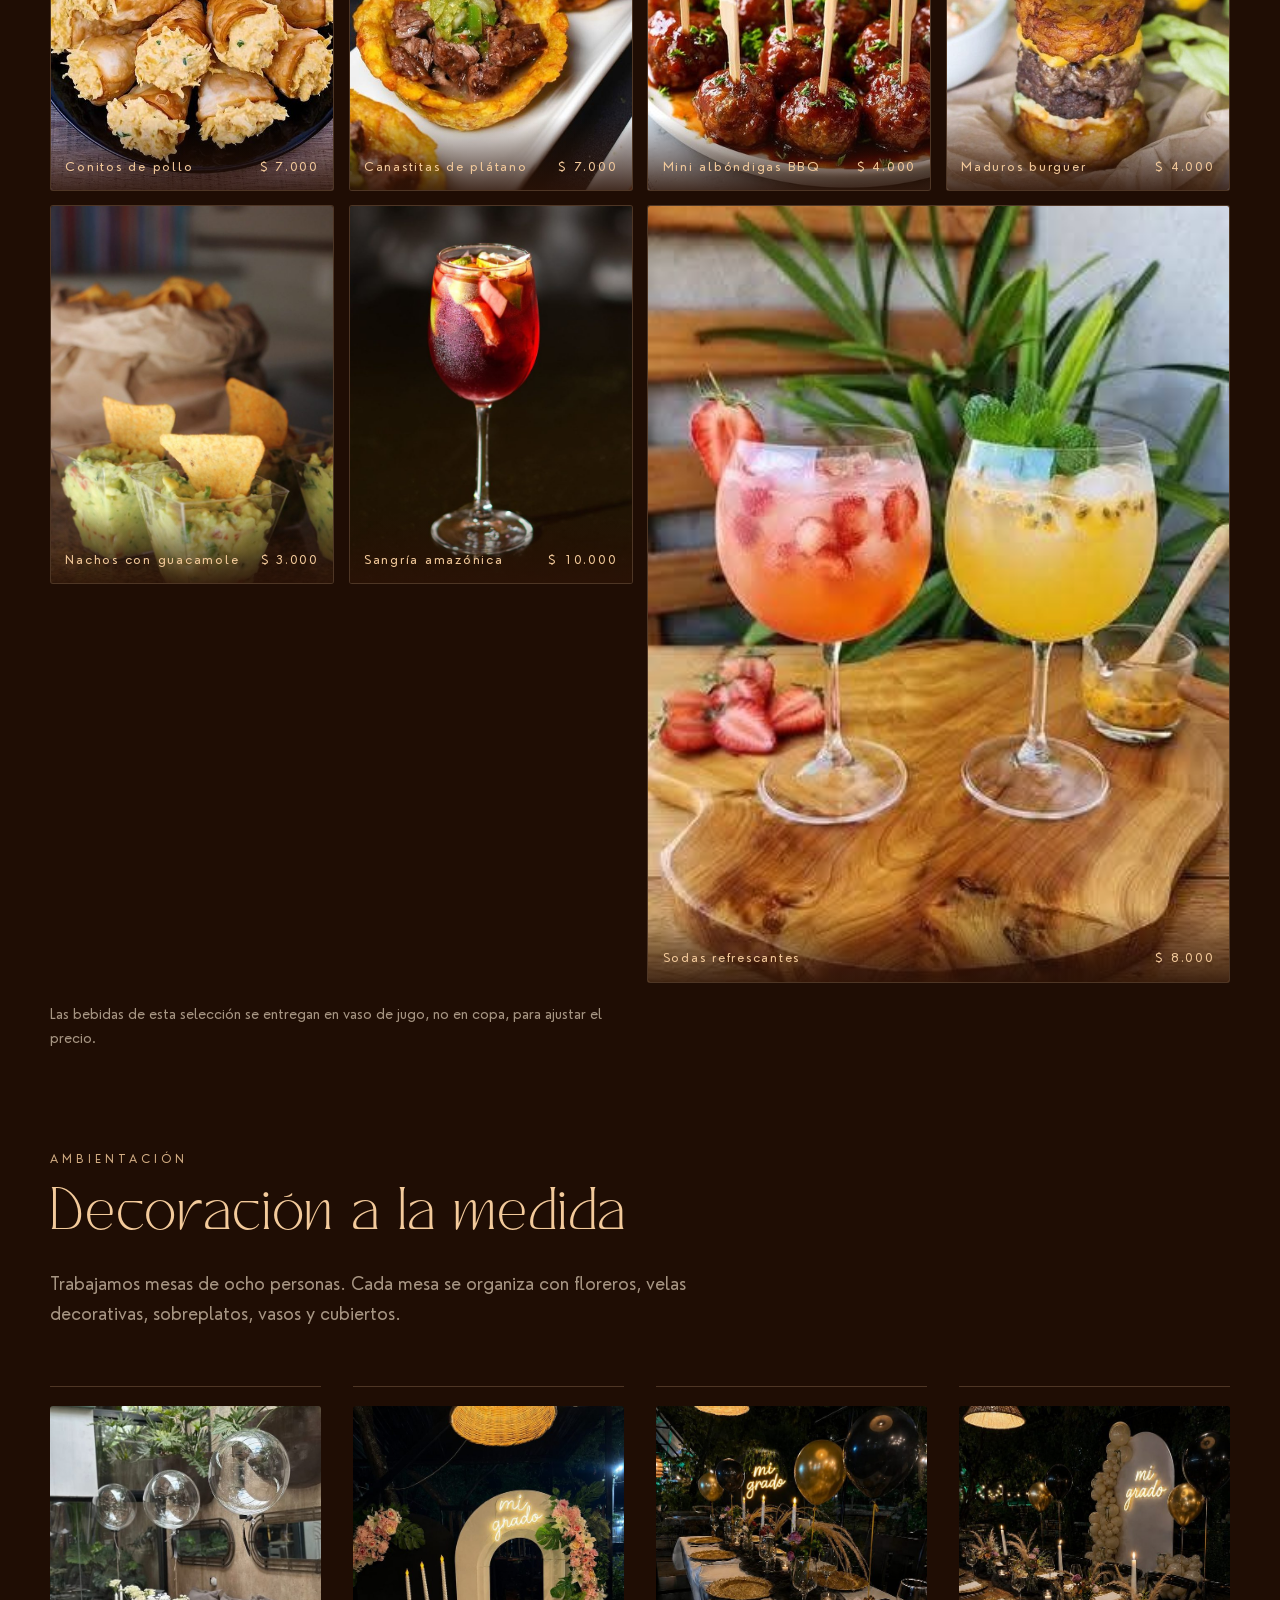
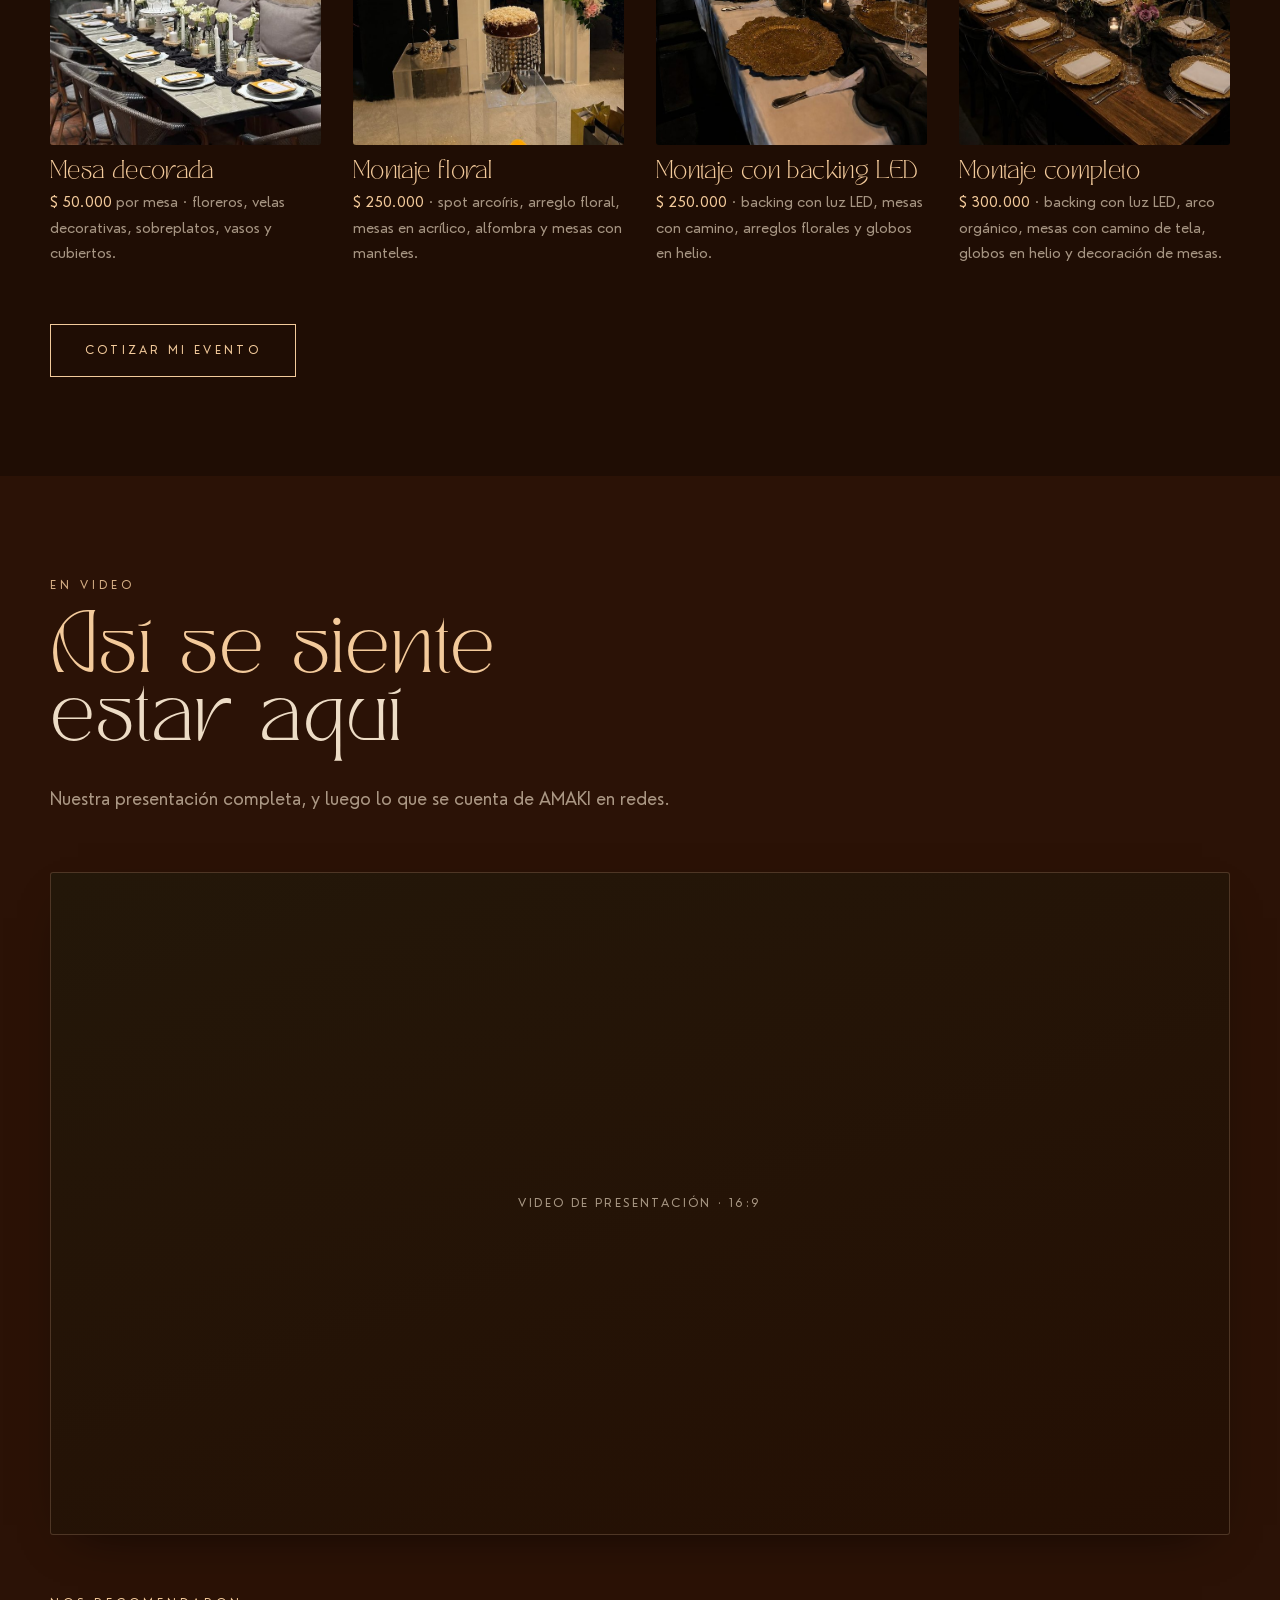
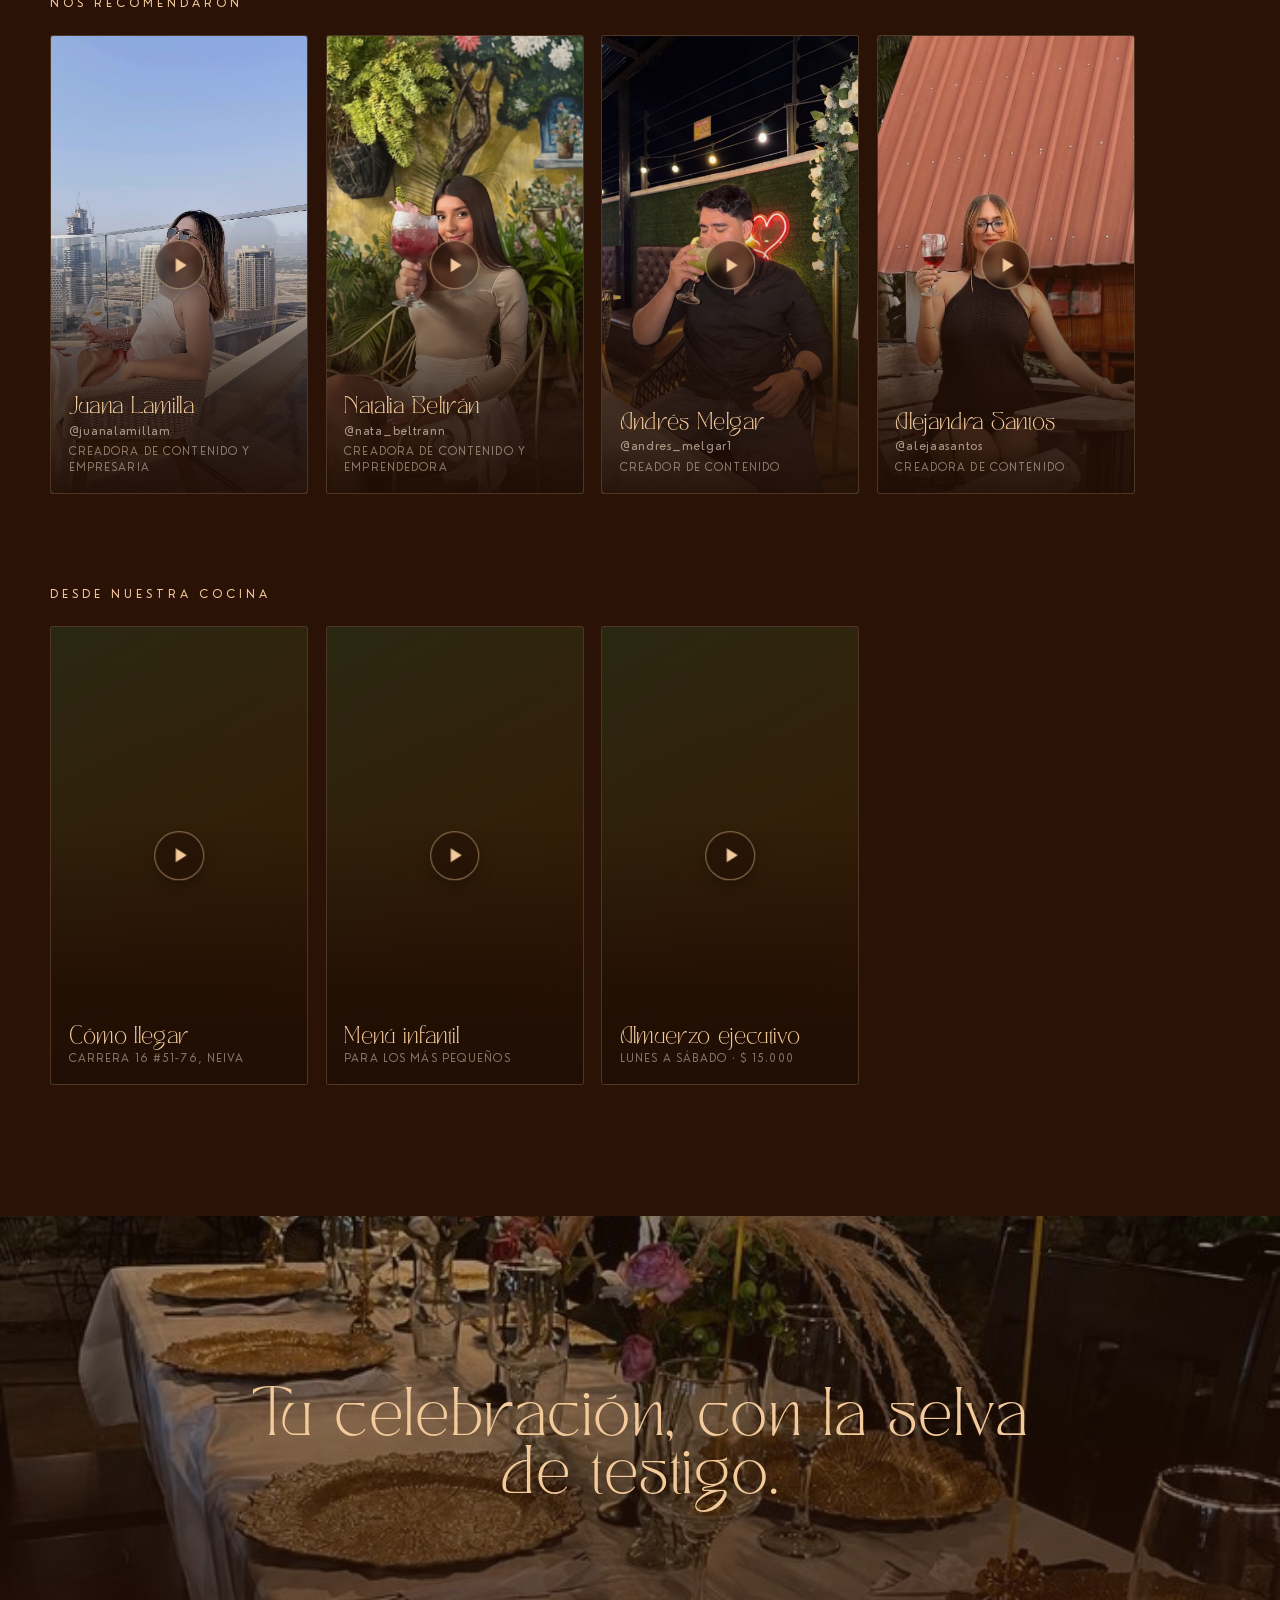
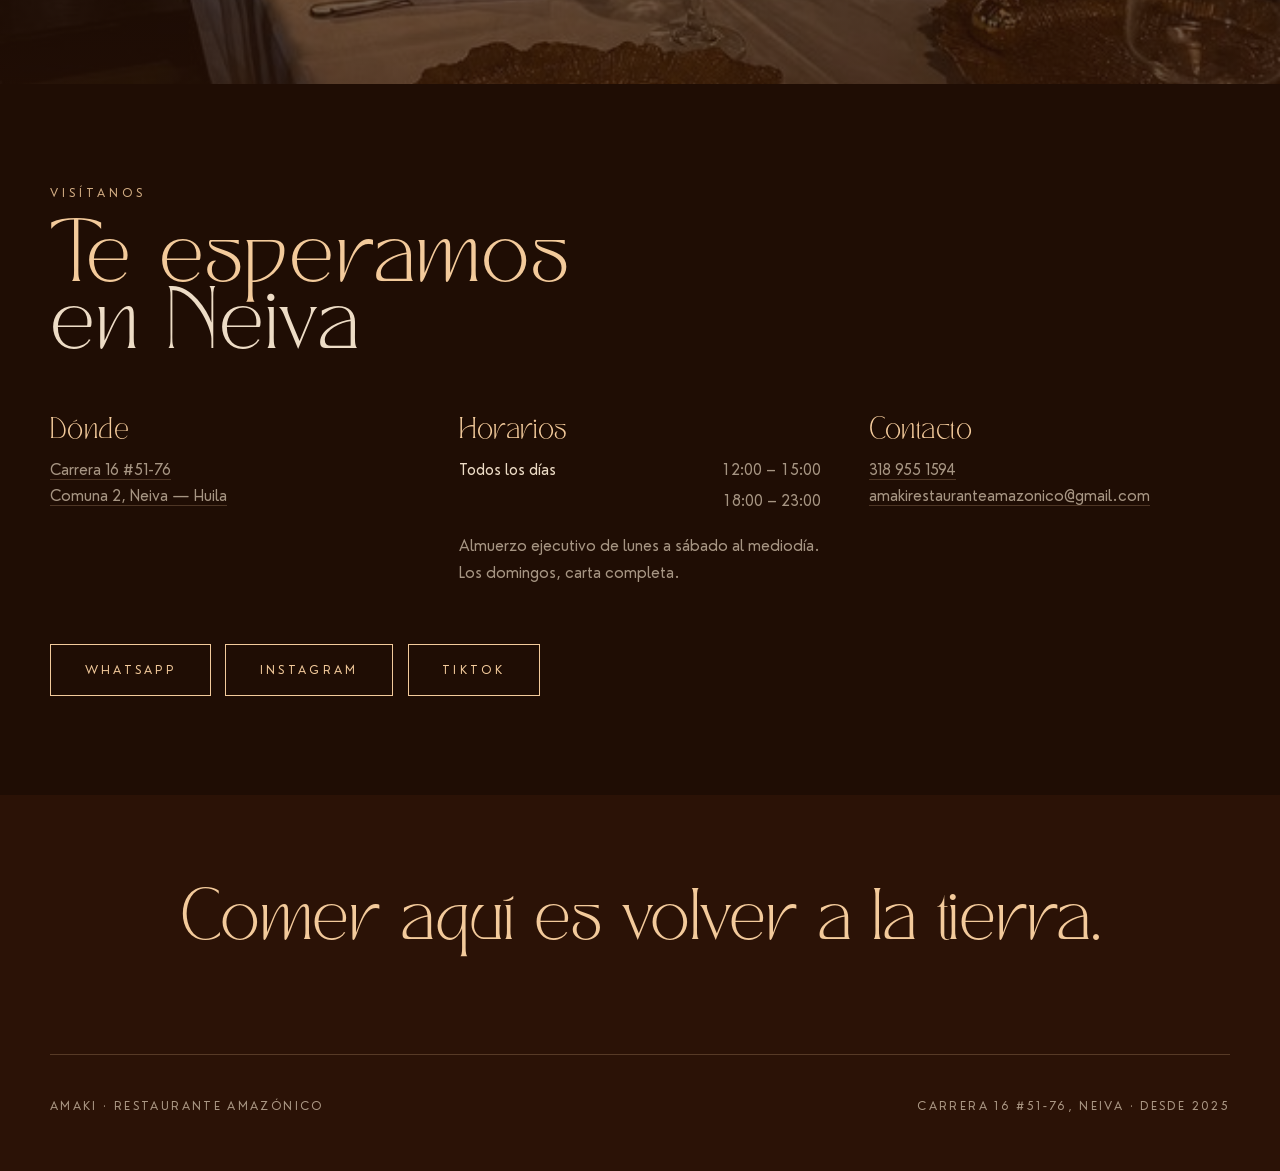
==== commit fad7e944: "Portada apaisada: banda 4:3 en movil con el logotipo debajo, tope de alto en escritorio y nombres de" ====
--- a/index.html
+++ b/index.html
@@ -12,14 +12,14 @@
 <meta property="og:site_name" content="AMAKI Restaurante Amazónico" />
 <meta property="og:title" content="AMAKI — Restaurante Amazónico" />
 <meta property="og:description" content="Cocina de raíz amazónica en el corazón de Neiva. Cada plato es una forma de decirle gracias a la tierra." />
-<meta property="og:image" content="assets/img/portada-2.jpg" />
+<meta property="og:image" content="assets/img/hero-entrada.jpg" />
 <meta property="og:locale" content="es_CO" />
 <meta name="twitter:card" content="summary_large_image" />
 
 <link rel="icon" href="assets/img/logo-amaki.png" />
 <link rel="apple-touch-icon" href="assets/img/logo-amaki.png" />
 
-<link rel="preload" as="image" href="assets/img/portada-1.jpg" fetchpriority="high" />
+<link rel="preload" as="image" href="assets/img/hero-salon.jpg" fetchpriority="high" />
 <link rel="preload" as="font" type="font/woff2" href="assets/fonts/TAN-Grandeur.woff2" crossorigin />
 <link rel="preload" as="font" type="font/woff2" href="assets/fonts/TAN-Mignon.woff2" crossorigin />
 <link rel="preload" as="font" type="font/woff2" href="assets/fonts/Nourd-regular.woff2" crossorigin />
@@ -111,16 +111,16 @@
     <div class="carrusel" id="carrusel" aria-hidden="true">
       <div class="carrusel__vista">
         <figure class="diapo" data-visible="si">
-          <img src="assets/img/portada-1.jpg" alt="" fetchpriority="high" width="1280" height="852" />
+          <img src="assets/img/hero-salon.jpg" alt="" fetchpriority="high" width="1280" height="852" />
         </figure>
         <figure class="diapo">
-          <img src="assets/img/portada-2.jpg" alt="" loading="lazy" width="1600" height="1066" />
+          <img src="assets/img/hero-entrada.jpg" alt="" loading="lazy" width="1600" height="1066" />
         </figure>
         <figure class="diapo">
-          <img src="assets/img/portada-3.jpg" alt="" loading="lazy" width="1280" height="852" />
+          <img src="assets/img/hero-cocina.jpg" alt="" loading="lazy" width="1280" height="852" />
         </figure>
         <figure class="diapo">
-          <img src="assets/img/portada-4.jpg" alt="" loading="lazy" width="1280" height="852" />
+          <img src="assets/img/hero-inauguracion.jpg" alt="" loading="lazy" width="1280" height="852" />
         </figure>
       </div>
       <div class="carrusel__velo"></div>
--- a/assets/css/6-portada.css
+++ b/assets/css/6-portada.css
@@ -2,7 +2,10 @@
 
 .portada{
   position:relative;isolation:isolate;
-  min-height:100svh;display:grid;align-content:center;
+  /* Tope de alto para que la portada siga siendo apaisada en monitores
+     altos: cuanto más cuadrada la caja, más se recorta la fotografía.
+     Va en min-height porque, si entra en conflicto, min-height manda. */
+  min-height:min(100svh,52rem);display:grid;align-content:center;
   padding:clamp(7rem,15vh,10rem) 0 clamp(4rem,10vh,6rem);
 }
 .portada__contenido{position:relative;z-index:2}
@@ -93,6 +96,35 @@
   animation:respira 2.6s ease-in-out infinite;
 }
 
+/* ── En móvil la fotografía manda ──
+   Una pantalla de teléfono es muy vertical: con la foto de fondo a
+   pantalla completa se veía apenas una franja del centro. Aquí la
+   imagen pasa a ser una banda apaisada, con el logotipo debajo, así
+   se aprecia entera. */
+@media (max-width:820px){
+  .portada{
+    min-height:0;max-height:none;display:block;
+    padding:0 0 clamp(2.5rem,8vh,4rem);
+  }
+  .carrusel{position:relative;aspect-ratio:4/3}
+  .carrusel__velo{
+    background:
+      linear-gradient(180deg,rgba(43,18,6,.85) 0%,rgba(43,18,6,.15) 34%,
+                      rgba(43,18,6,.35) 76%,var(--fondo) 100%);
+  }
+  /* Los puntos van sobre el borde inferior de la banda (alto = 75vw
+     por la proporción 4:3), no al final de la sección. */
+  .carrusel__mando{top:calc(75vw - 2.6rem);bottom:auto}
+
+  .portada__contenido{
+    padding-top:clamp(1.6rem,5vh,2.6rem);
+    width:min(100% - 2.4rem,var(--ancho));margin-inline:auto;
+  }
+  .portada__pie{margin-top:clamp(1.6rem,4vh,2.4rem)}
+  .baja{margin-top:1.4rem}
+  .baja i{height:38px}
+}
+
 /* Sin movimiento: una sola imagen, quieta. */
 @media (prefers-reduced-motion:reduce){
   .diapo[data-visible="si"] img{animation:none;transform:scale(1.02)}
